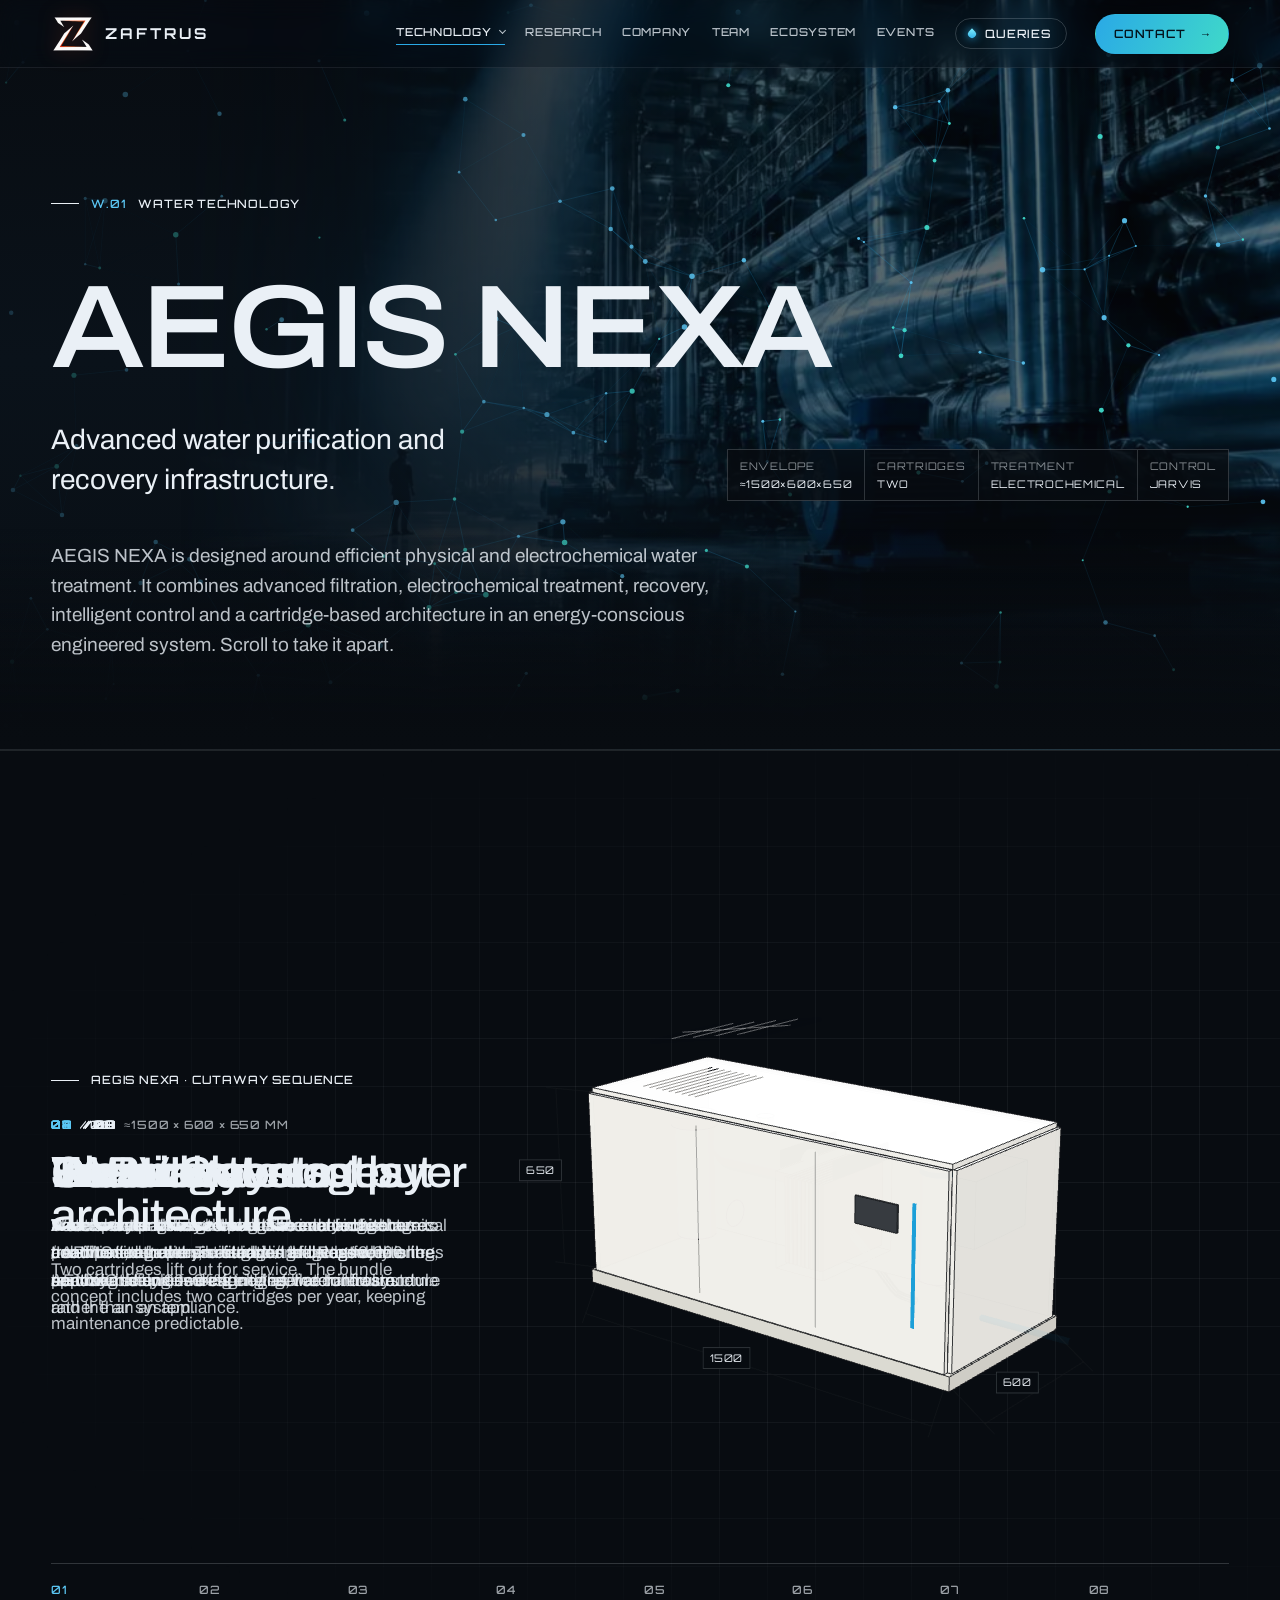
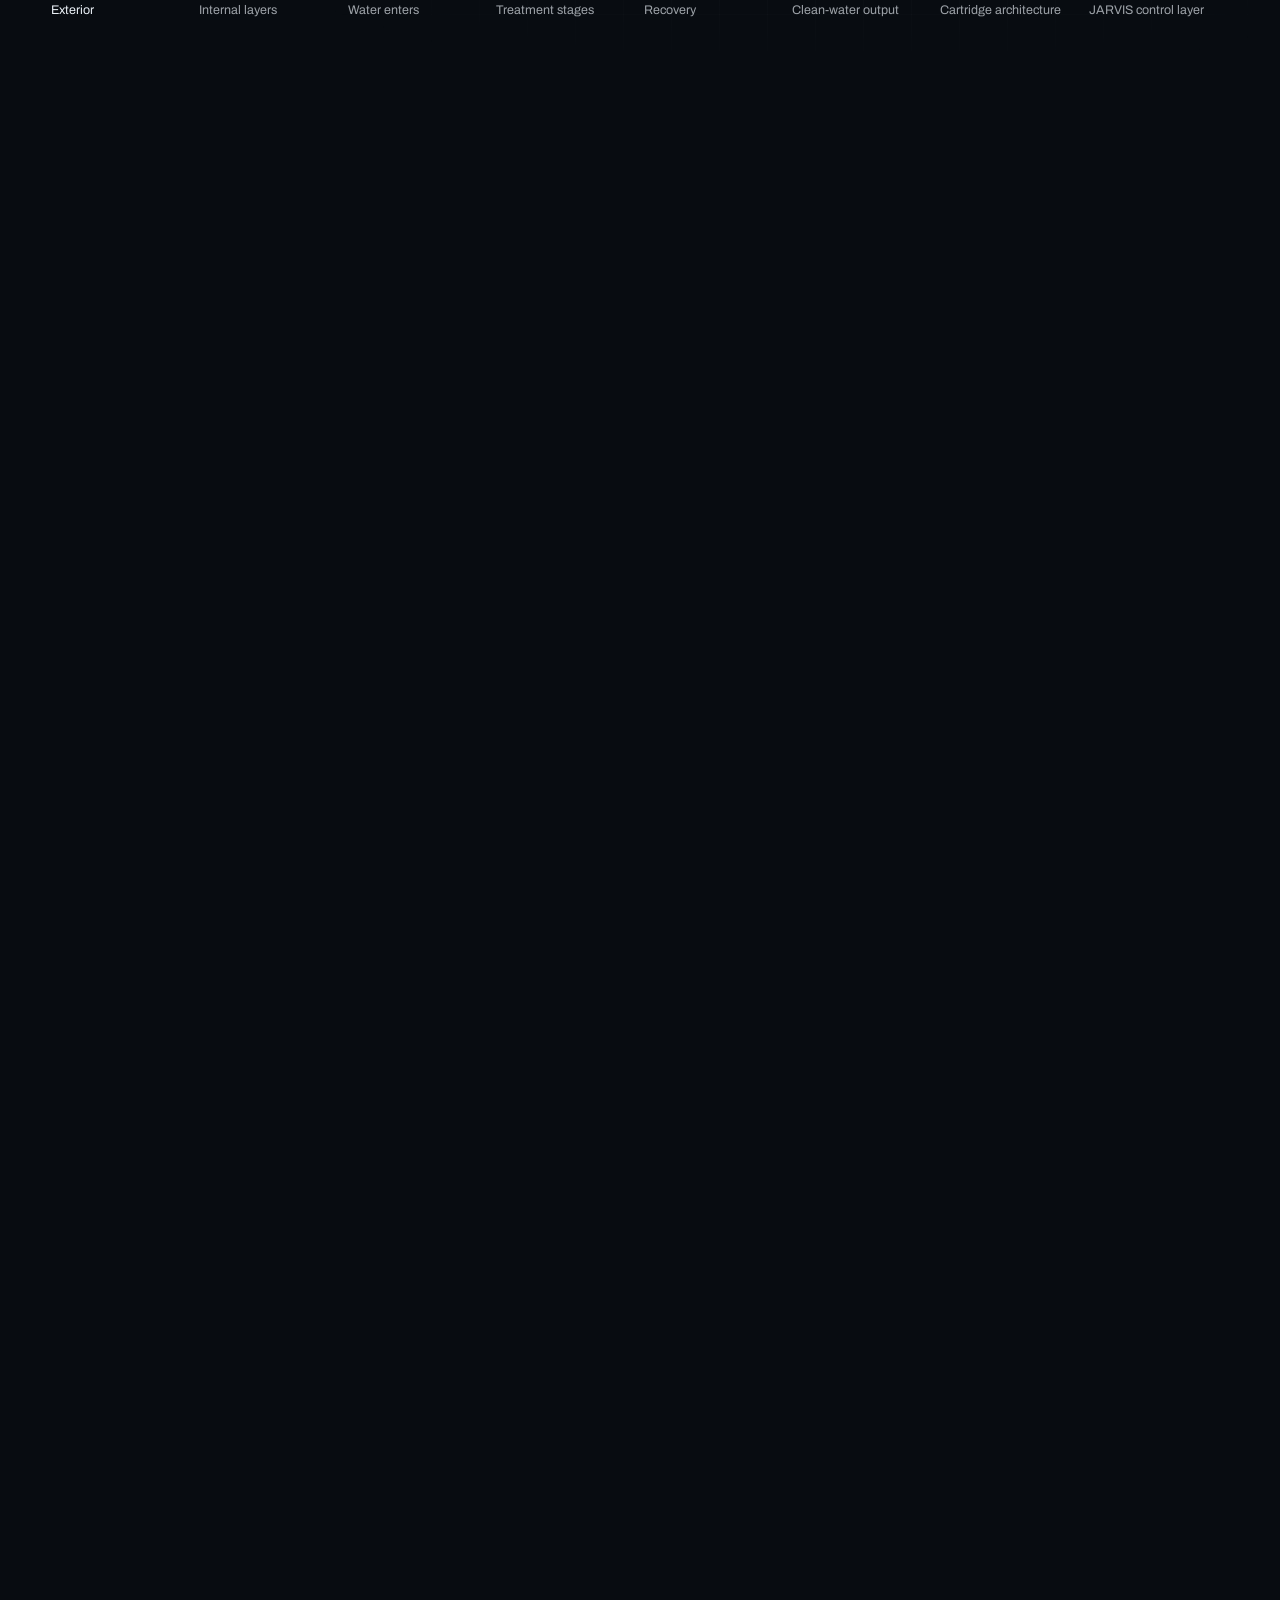
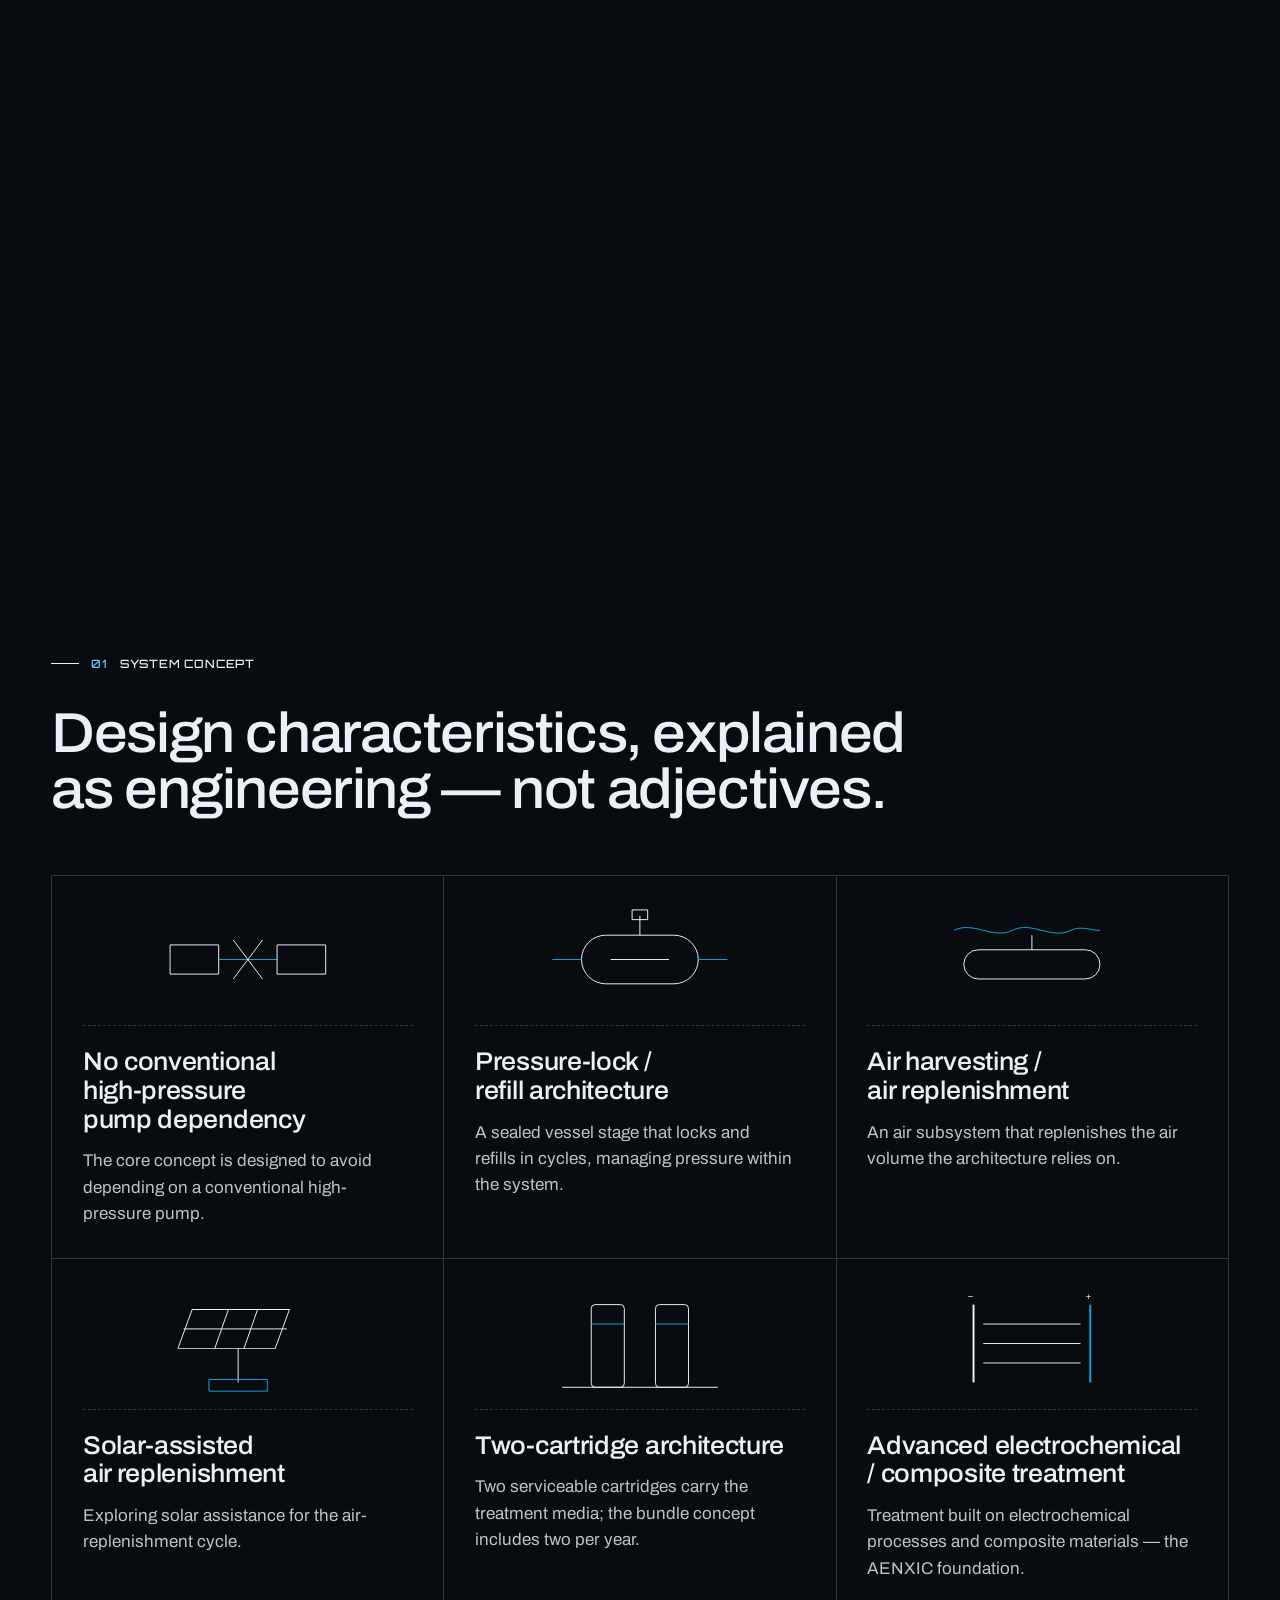
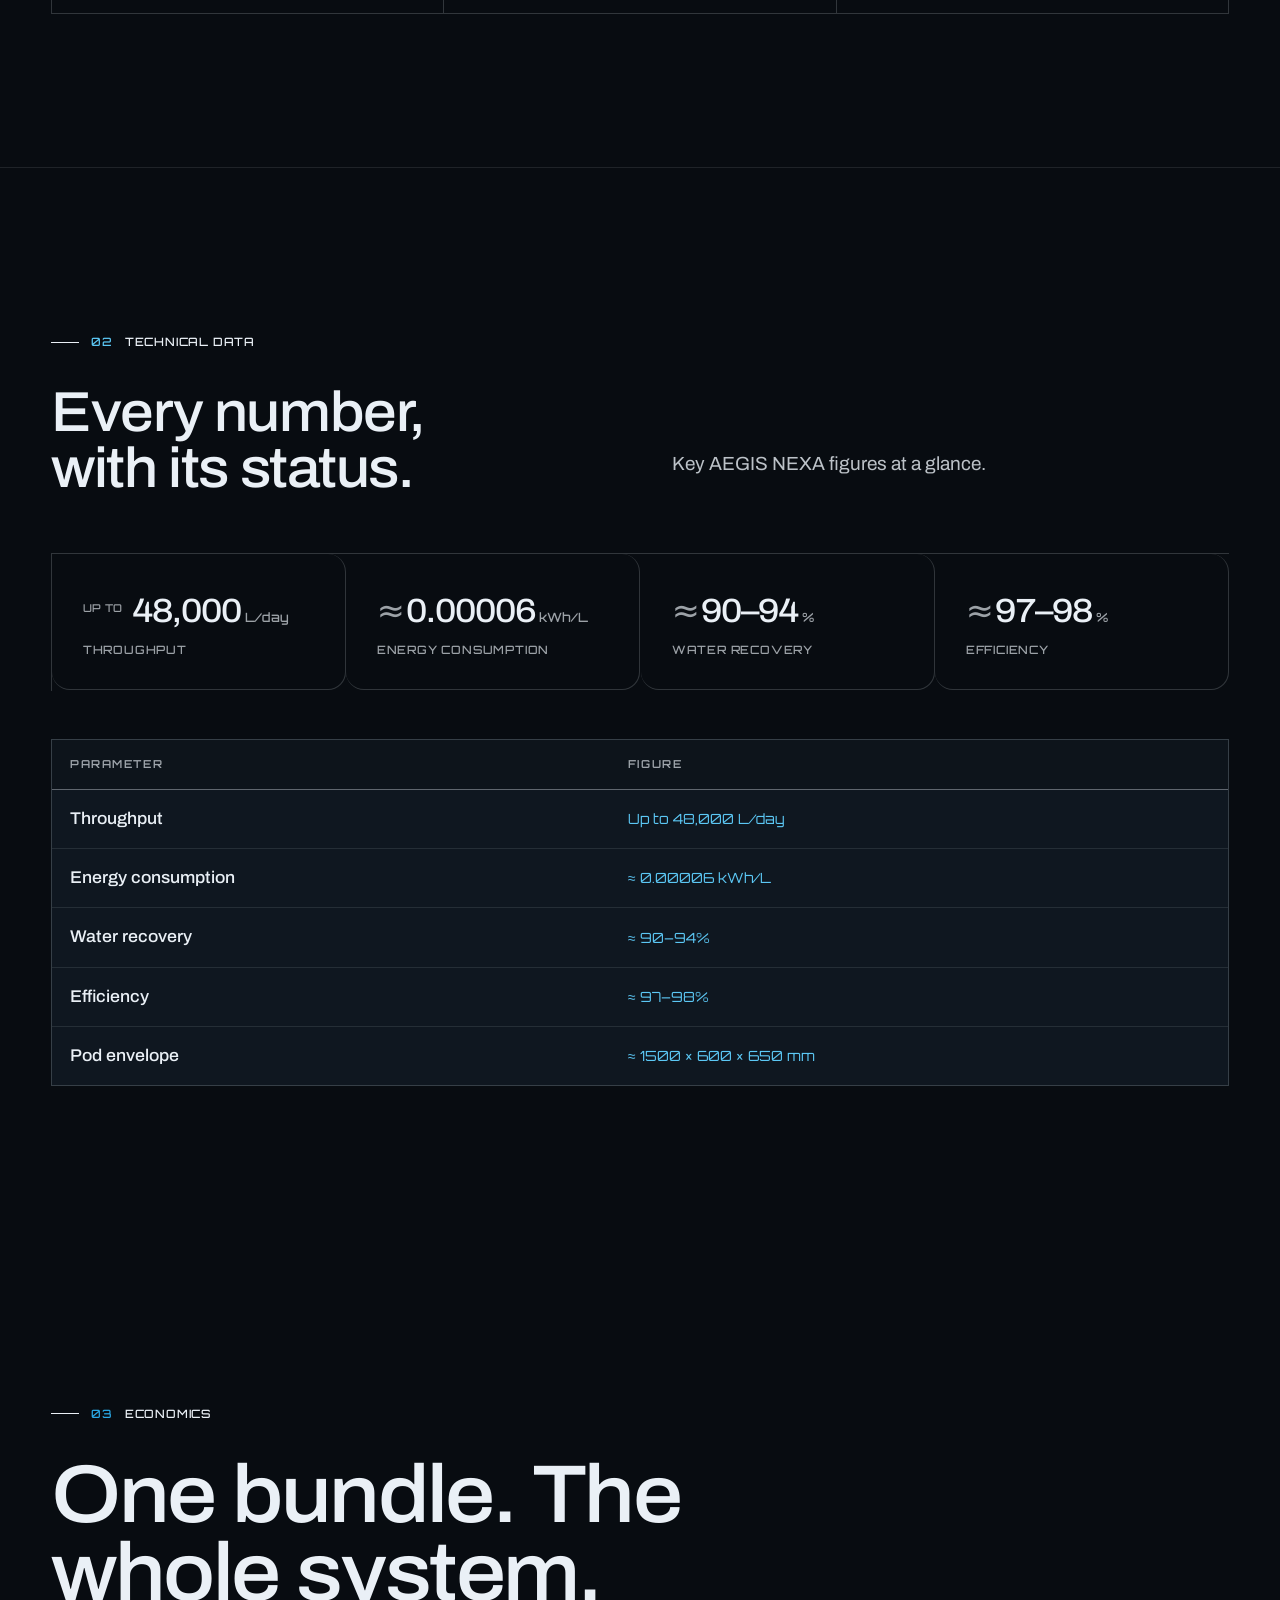
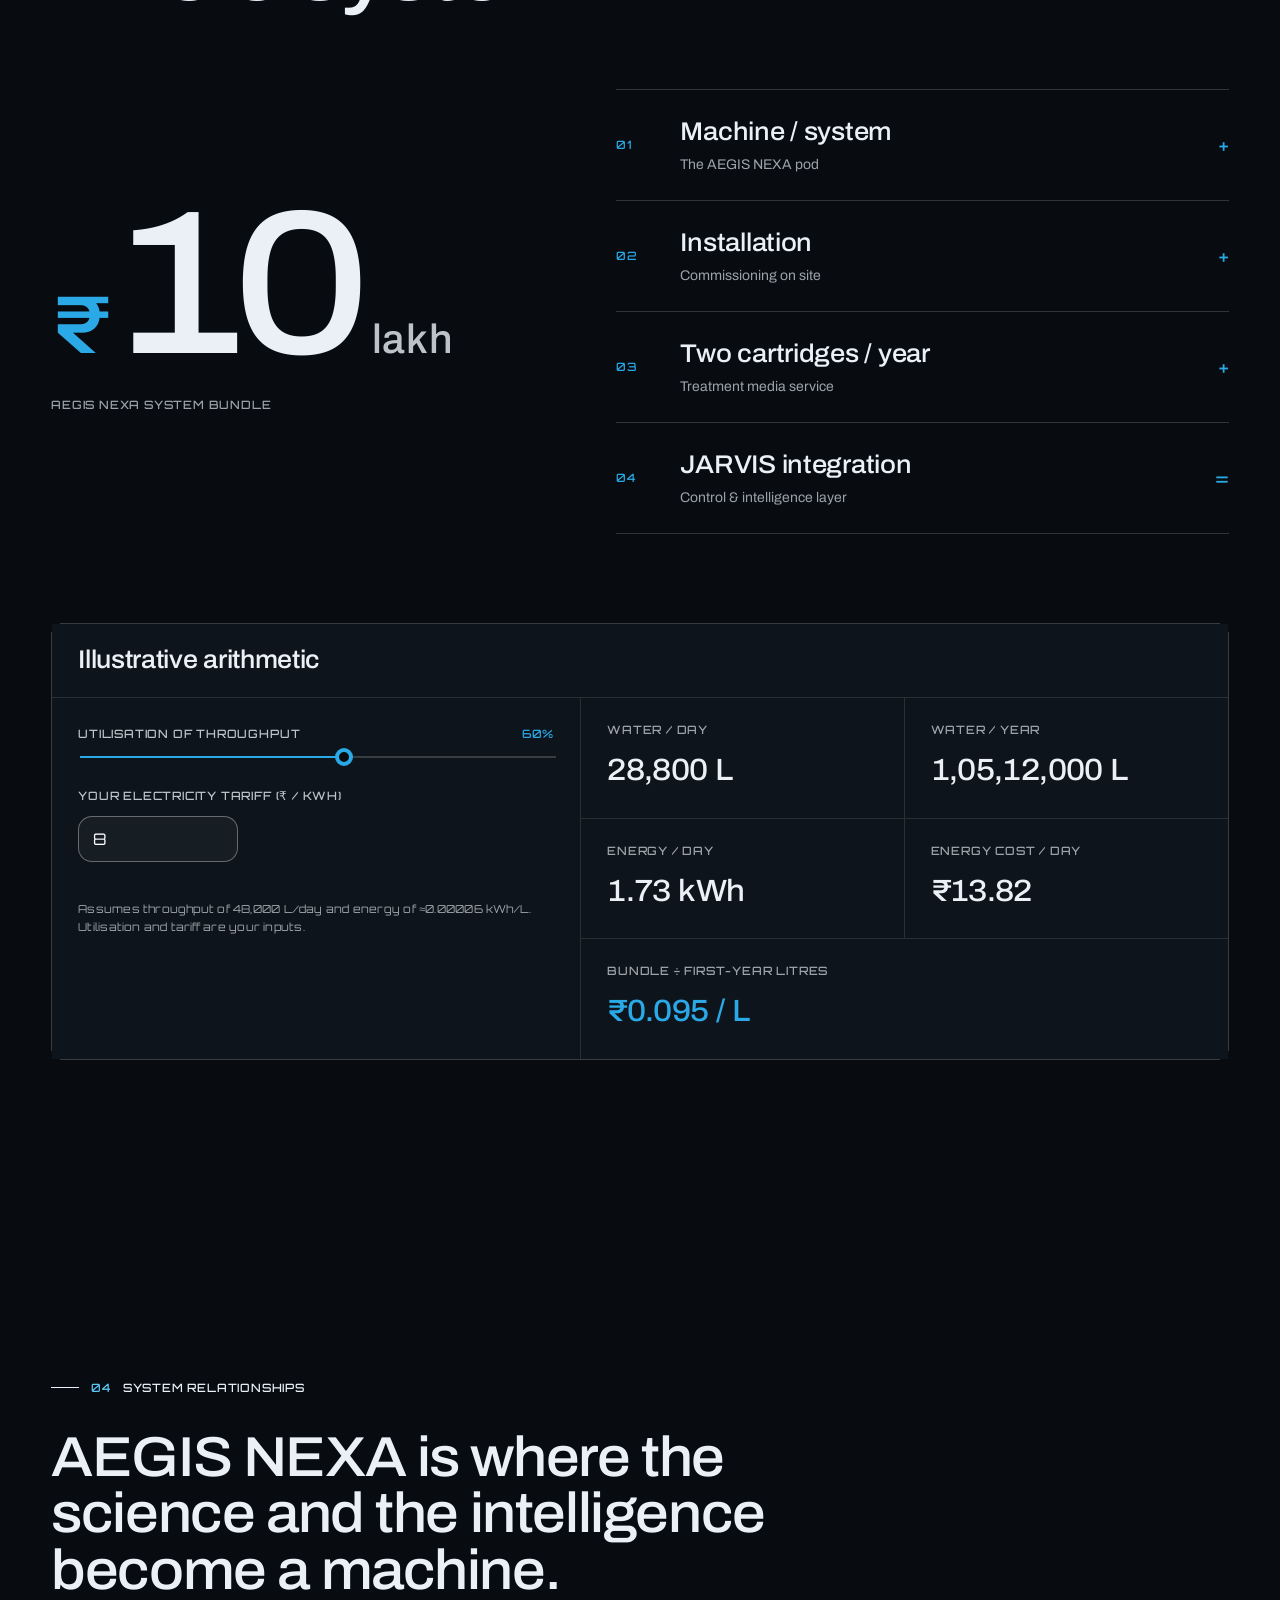
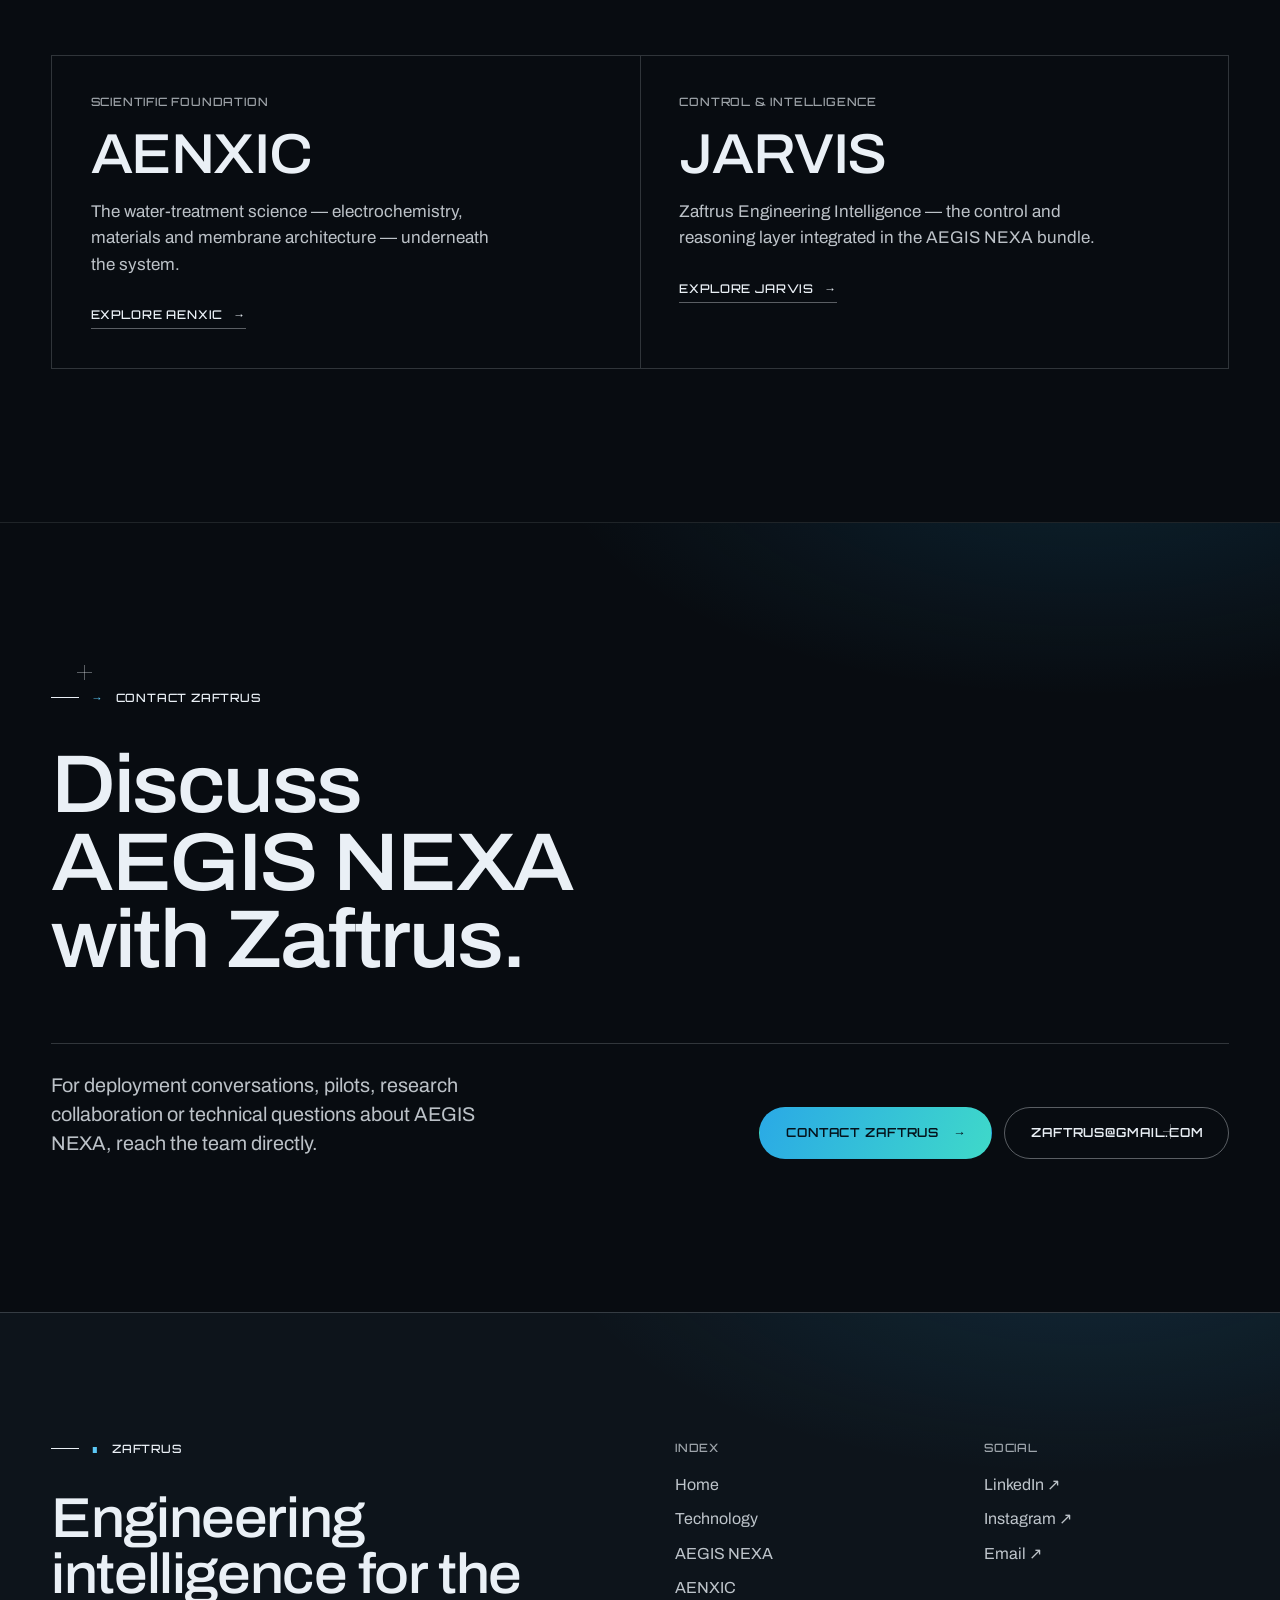
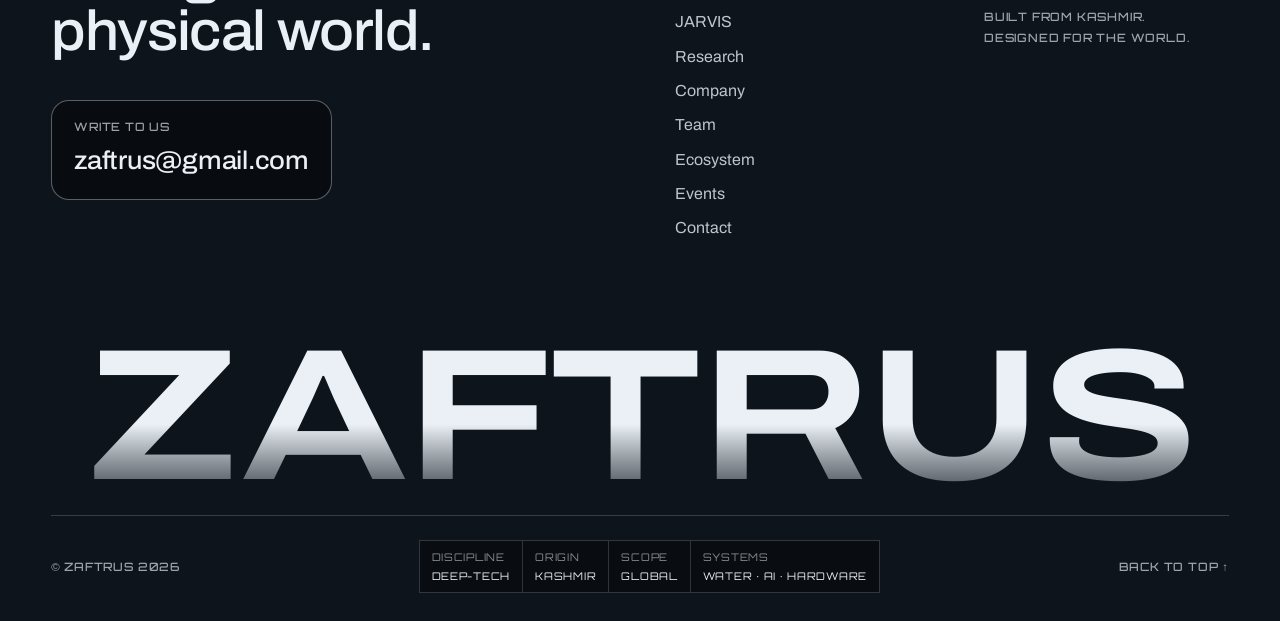
==== aegis-nexa/index.html @ 84647a93 "Initial website upload" ====
<!DOCTYPE html><html lang="en"><head><meta charset="utf-8"><meta name="viewport" content="width=device-width, initial-scale=1, viewport-fit=cover"><title>AEGIS NEXA | Advanced Water Systems | Zaftrus</title><meta name="description" content="AEGIS NEXA is Zaftrus's advanced water purification and recovery infrastructure — electrochemical treatment, two-cartridge architecture and JARVIS control. Explore the system, figures and economics."><link rel="canonical" href="https://superlative-sfogliatella-cff9fb.netlify.app/aegis-nexa/"><meta name="theme-color" content="#080c11"><meta name="color-scheme" content="dark"><link rel="icon" type="image/png" sizes="48x48" href="/favicon-48.png"><link rel="icon" type="image/png" sizes="512x512" href="/favicon.png"><link rel="apple-touch-icon" href="/apple-touch-icon.png"><link rel="sitemap" href="/sitemap-index.xml"><meta property="og:type" content="website"><meta property="og:site_name" content="Zaftrus"><meta property="og:title" content="AEGIS NEXA | Advanced Water Systems | Zaftrus"><meta property="og:description" content="AEGIS NEXA is Zaftrus's advanced water purification and recovery infrastructure — electrochemical treatment, two-cartridge architecture and JARVIS control. Explore the system, figures and economics."><meta property="og:url" content="https://superlative-sfogliatella-cff9fb.netlify.app/aegis-nexa/"><meta property="og:image" content="https://superlative-sfogliatella-cff9fb.netlify.app/og-zaftrus.png"><meta property="og:image:width" content="1200"><meta property="og:image:height" content="630"><meta property="og:locale" content="en_IN"><meta name="twitter:card" content="summary_large_image"><meta name="twitter:title" content="AEGIS NEXA | Advanced Water Systems | Zaftrus"><meta name="twitter:description" content="AEGIS NEXA is Zaftrus's advanced water purification and recovery infrastructure — electrochemical treatment, two-cartridge architecture and JARVIS control. Explore the system, figures and economics."><meta name="twitter:image" content="https://superlative-sfogliatella-cff9fb.netlify.app/og-zaftrus.png"><script>document.documentElement.classList.add('js');</script><script type="application/ld+json">[{"@context":"https://schema.org","@type":"Organization","@id":"https://superlative-sfogliatella-cff9fb.netlify.app/#organization","name":"Zaftrus","url":"https://superlative-sfogliatella-cff9fb.netlify.app/","logo":"https://superlative-sfogliatella-cff9fb.netlify.app/brand/zaftrus-logo.png","email":"zaftrus@gmail.com","slogan":"Engineering intelligence for the physical world.","description":"Zaftrus is a deep-tech engineering company originating from Kashmir, developing advanced water technology, physical engineering systems and engineering intelligence.","sameAs":["https://www.linkedin.com/company/zaftrus","https://www.instagram.com/zaftrus_"]},{"@context":"https://schema.org","@type":"BreadcrumbList","itemListElement":[{"@type":"ListItem","position":1,"name":"Home","item":"https://superlative-sfogliatella-cff9fb.netlify.app/"},{"@type":"ListItem","position":2,"name":"AEGIS NEXA","item":"https://superlative-sfogliatella-cff9fb.netlify.app/aegis-nexa/"}]},{"@context":"https://schema.org","@type":"WebPage","name":"AEGIS NEXA | Advanced Water Systems | Zaftrus","about":{"@type":"Thing","name":"AEGIS NEXA","description":"Advanced water purification and recovery infrastructure in development by Zaftrus."}}]</script><link rel="stylesheet" href="/_astro/CtaBand.C8Ip3qKf.css"><link rel="stylesheet" href="/_astro/aegis-nexa.BxJ6kIxq.css"><link rel="preconnect" href="https://fonts.googleapis.com"><link rel="preconnect" href="https://fonts.gstatic.com" crossorigin><link rel="stylesheet" href="https://fonts.googleapis.com/css2?family=Orbitron:wght@400..900&display=swap"><link rel="stylesheet" href="/_astro/zf-theme.css"><link rel="stylesheet" href="/_astro/zf-ui.css"><link rel="stylesheet" href="/_astro/zf-hero.css"><link rel="stylesheet" href="/_astro/zf-polish.v11.css"><link rel="stylesheet" href="/_astro/zf-bot.v3.css"></head><body><a class="skip-link" href="#main">Skip to content</a><header class="hdr" data-header data-astro-cid-nen7h5rs><div class="hdr__in wrap" data-astro-cid-nen7h5rs><a href="/" class="hdr__brand" aria-label="Zaftrus — home" data-astro-cid-nen7h5rs><img src="/brand/zaftrus-logo-88.png" srcset="/brand/zaftrus-logo-88.png 1x, /brand/zaftrus-logo.png 2x" width="44" height="44" alt="" class="hdr__logo" fetchpriority="high" data-astro-cid-nen7h5rs><span class="hdr__word" data-astro-cid-nen7h5rs>ZAFTRUS</span></a><nav class="hdr__nav" aria-label="Primary" data-astro-cid-nen7h5rs><ul data-astro-cid-nen7h5rs><li class="hdr__dd" data-astro-cid-nen7h5rs><a href="/technology/" data-astro-cid-nen7h5rs data-here="true">Technology<i class="hdr__caret" aria-hidden="true"></i></a><ul class="hdr__sub" aria-label="Technology"><li><a href="/aegis-nexa/" aria-current="page">AEGIS NEXA</a></li><li><a href="/jarvis/">JARVIS</a></li><li><a href="/aenxic/">AENXIC</a></li></ul></li><li data-astro-cid-nen7h5rs><a href="/research/" data-astro-cid-nen7h5rs>Research</a></li><li data-astro-cid-nen7h5rs><a href="/company/" data-astro-cid-nen7h5rs>Company</a></li><li data-astro-cid-nen7h5rs><a href="/team/" data-astro-cid-nen7h5rs>Team</a></li><li data-astro-cid-nen7h5rs><a href="/ecosystem/" data-astro-cid-nen7h5rs>Ecosystem</a></li><li data-astro-cid-nen7h5rs><a href="/events/" data-astro-cid-nen7h5rs>Events</a></li><li data-astro-cid-nen7h5rs><button type="button" class="hdr__q" data-zfq-open aria-haspopup="dialog" aria-expanded="false" data-astro-cid-nen7h5rs><i class="hdr__qdot" aria-hidden="true"></i>Queries</button></li></ul></nav><a href="/contact/" class="btn hdr__cta" data-magnetic data-astro-cid-nen7h5rs>Contact <span class="arr" aria-hidden="true" data-astro-cid-nen7h5rs>→</span></a><button type="button" class="hdr__q hdr__q--pill" data-zfq-open aria-haspopup="dialog" aria-expanded="false" data-astro-cid-nen7h5rs><i class="hdr__qdot" aria-hidden="true"></i>Queries</button><button class="hdr__toggle" type="button" aria-expanded="false" aria-controls="mobile-menu" data-menu-toggle data-astro-cid-nen7h5rs><span class="sr-only" data-astro-cid-nen7h5rs>Menu</span><span class="hdr__bars" aria-hidden="true" data-astro-cid-nen7h5rs><i data-astro-cid-nen7h5rs></i><i data-astro-cid-nen7h5rs></i></span></button></div><div class="mnav" id="mobile-menu" data-menu hidden data-astro-cid-nen7h5rs><div class="mnav__in wrap" data-astro-cid-nen7h5rs><p class="label" data-astro-cid-nen7h5rs>Index</p><ol class="mnav__list" data-astro-cid-nen7h5rs><li data-astro-cid-nen7h5rs><a href="/" data-astro-cid-nen7h5rs><span class="mono" data-astro-cid-nen7h5rs>00</span>Home</a></li><li data-astro-cid-nen7h5rs><a href="/technology/" data-astro-cid-nen7h5rs><span class="mono" data-astro-cid-nen7h5rs>01</span>Technology</a></li><li data-astro-cid-nen7h5rs><a href="/aegis-nexa/" aria-current="page" data-astro-cid-nen7h5rs><span class="mono" data-astro-cid-nen7h5rs>02</span>AEGIS NEXA</a></li><li data-astro-cid-nen7h5rs><a href="/aenxic/" data-astro-cid-nen7h5rs><span class="mono" data-astro-cid-nen7h5rs>03</span>AENXIC</a></li><li data-astro-cid-nen7h5rs><a href="/jarvis/" data-astro-cid-nen7h5rs><span class="mono" data-astro-cid-nen7h5rs>04</span>JARVIS</a></li><li data-astro-cid-nen7h5rs><a href="/research/" data-astro-cid-nen7h5rs><span class="mono" data-astro-cid-nen7h5rs>05</span>Research</a></li><li data-astro-cid-nen7h5rs><a href="/company/" data-astro-cid-nen7h5rs><span class="mono" data-astro-cid-nen7h5rs>06</span>Company</a></li><li data-astro-cid-nen7h5rs><a href="/team/" data-astro-cid-nen7h5rs><span class="mono" data-astro-cid-nen7h5rs>07</span>Team</a></li><li data-astro-cid-nen7h5rs><a href="/ecosystem/" data-astro-cid-nen7h5rs><span class="mono" data-astro-cid-nen7h5rs>08</span>Ecosystem</a></li><li data-astro-cid-nen7h5rs><a href="/events/" data-astro-cid-nen7h5rs><span class="mono" data-astro-cid-nen7h5rs>09</span>Events</a></li><li data-astro-cid-nen7h5rs><a href="/contact/" data-astro-cid-nen7h5rs><span class="mono" data-astro-cid-nen7h5rs>10</span>Contact</a></li><li data-astro-cid-nen7h5rs><button type="button" class="mnav__q" data-zfq-open data-astro-cid-nen7h5rs><span class="mono" data-astro-cid-nen7h5rs>11</span>Queries</button></li></ol><p class="label mnav__foot" data-astro-cid-nen7h5rs>Engineering intelligence for the physical world.</p></div></div></header><main id="main"><section class="page-hero bg-grid--fine zf-hero zf-hero--img" aria-labelledby="nexa-hero" data-astro-cid-bac6bcrh><div class="zfh" data-zfh="plant" data-flow="right" style="--pos:78% 60%;--zoom:1.45" aria-hidden="true"><div class="zfh__img"><div class="zfh__pan"><img src="/media/hero-plant-1680.webp" srcset="/media/hero-plant-900.webp 900w, /media/hero-plant-1680.webp 1680w" sizes="(max-width:860px) 100vw, 86vw" alt="" decoding="async" fetchpriority="low"></div><div class="zfh__tint"></div><div class="zfh__dim"></div><div class="zfh__glow"></div></div><canvas class="zfh__fx"></canvas></div><div class="wrap" data-astro-cid-bac6bcrh><div class="page-hero__meta" data-reveal data-astro-cid-bac6bcrh><p class="eyebrow" data-astro-cid-bac6bcrh><span class="idx" data-astro-cid-bac6bcrh>W.01</span> Water technology</p></div><h1 id="nexa-hero" class="display" data-reveal="lines" data-astro-cid-bac6bcrh><span class="split-line" data-astro-cid-bac6bcrh><span data-astro-cid-bac6bcrh>AEGIS NEXA</span></span></h1><div class="nh__row" data-astro-cid-bac6bcrh><p class="lede" data-reveal style="--d:2" data-astro-cid-bac6bcrh>Advanced water purification and recovery infrastructure.</p><div class="title-block" data-reveal style="--d:3" data-astro-cid-bac6bcrh><div data-astro-cid-bac6bcrh><span data-astro-cid-bac6bcrh>Envelope</span>≈1500×600×650</div><div data-astro-cid-bac6bcrh><span data-astro-cid-bac6bcrh>Cartridges</span>Two</div><div data-astro-cid-bac6bcrh><span data-astro-cid-bac6bcrh>Treatment</span>Electrochemical</div><div data-astro-cid-bac6bcrh><span data-astro-cid-bac6bcrh>Control</span>JARVIS</div></div></div><p class="body-lg nh__intro" data-reveal style="--d:4" data-astro-cid-bac6bcrh>AEGIS NEXA is designed around efficient physical and electrochemical water treatment. It combines advanced filtration, electrochemical treatment, recovery, intelligent control and a cartridge-based architecture in an energy-conscious engineered system. Scroll to take it apart.</p></div></section><section class="pin story" data-pin data-steps="8" style="height: 860vh" aria-labelledby="cutaway-title" data-astro-cid-ixpjekpb><div class="pin__sticky story__sticky" data-astro-cid-ixpjekpb><div class="story__bg bg-grid" aria-hidden="true" data-astro-cid-ixpjekpb></div><div class="story__stage" data-astro-cid-ixpjekpb><div class="stage" data-scene="nexa" role="img" aria-label="AEGIS NEXA cutaway sequence: exterior, internal layers, water inlet, treatment stages, recovery, output, cartridges and JARVIS control layer."><div class="stage-fallback" aria-hidden="true"></div></div></div><div class="wrap story__ui" data-astro-cid-ixpjekpb><div class="story__panel" data-astro-cid-ixpjekpb><h2 id="cutaway-title" class="label label--ink story__heading" data-astro-cid-ixpjekpb>AEGIS NEXA · Cutaway sequence</h2><div class="story__steps" data-astro-cid-ixpjekpb><article class="story__step" data-step-index="0" aria-label="Stage 1 of 8: Exterior" data-astro-cid-ixpjekpb><p class="story__num mono" data-astro-cid-ixpjekpb><span class="accent" data-astro-cid-ixpjekpb>01</span> / 08<span class="story__meta" data-astro-cid-ixpjekpb>≈1500 × 600 × 650 mm</span></p><h3 class="h2 story__title" data-astro-cid-ixpjekpb>Exterior</h3><p class="story__text" data-astro-cid-ixpjekpb>A compact engineered pod. The enclosure houses treatment, recovery, cartridges and control in one serviceable unit — designed as water infrastructure rather than an appliance.</p></article><article class="story__step" data-step-index="1" aria-label="Stage 2 of 8: Internal layers" data-astro-cid-ixpjekpb><p class="story__num mono" data-astro-cid-ixpjekpb><span class="accent" data-astro-cid-ixpjekpb>02</span> / 08</p><h3 class="h2 story__title" data-astro-cid-ixpjekpb>Internal layers</h3><p class="story__text" data-astro-cid-ixpjekpb>Panels separate to reveal the internal architecture: pre-filtration, a pressure-lock / refill vessel, the treatment stack, two cartridges, the control module and the air system.</p></article><article class="story__step" data-step-index="2" aria-label="Stage 3 of 8: Water enters" data-astro-cid-ixpjekpb><p class="story__num mono" data-astro-cid-ixpjekpb><span class="accent" data-astro-cid-ixpjekpb>03</span> / 08</p><h3 class="h2 story__title" data-astro-cid-ixpjekpb>Water enters</h3><p class="story__text" data-astro-cid-ixpjekpb>Source water enters through the inlet and is conditioned in the pre-filtration stage before reaching the pressure-lock / refill architecture.</p></article><article class="story__step" data-step-index="3" aria-label="Stage 4 of 8: Treatment stages" data-astro-cid-ixpjekpb><p class="story__num mono" data-astro-cid-ixpjekpb><span class="accent" data-astro-cid-ixpjekpb>04</span> / 08</p><h3 class="h2 story__title" data-astro-cid-ixpjekpb>Treatment stages</h3><p class="story__text" data-astro-cid-ixpjekpb>Water moves through the advanced electrochemical / composite treatment stack — the stage where the AENXIC science meets engineered hardware.</p></article><article class="story__step" data-step-index="4" aria-label="Stage 5 of 8: Recovery" data-astro-cid-ixpjekpb><p class="story__num mono" data-astro-cid-ixpjekpb><span class="accent" data-astro-cid-ixpjekpb>05</span> / 08</p><h3 class="h2 story__title" data-astro-cid-ixpjekpb>Recovery</h3><p class="story__text" data-astro-cid-ixpjekpb>A recovery pathway returns a stream for further treatment rather than discarding it. Recovery is approximately 90–94%.</p></article><article class="story__step" data-step-index="5" aria-label="Stage 6 of 8: Clean-water output" data-astro-cid-ixpjekpb><p class="story__num mono" data-astro-cid-ixpjekpb><span class="accent" data-astro-cid-ixpjekpb>06</span> / 08</p><h3 class="h2 story__title" data-astro-cid-ixpjekpb>Clean-water output</h3><p class="story__text" data-astro-cid-ixpjekpb>Treated water passes through the cartridge stage to a dedicated outlet. Throughput is up to 48,000 litres per day.</p></article><article class="story__step" data-step-index="6" aria-label="Stage 7 of 8: Cartridge architecture" data-astro-cid-ixpjekpb><p class="story__num mono" data-astro-cid-ixpjekpb><span class="accent" data-astro-cid-ixpjekpb>07</span> / 08</p><h3 class="h2 story__title" data-astro-cid-ixpjekpb>Cartridge architecture</h3><p class="story__text" data-astro-cid-ixpjekpb>Two cartridges lift out for service. The bundle concept includes two cartridges per year, keeping maintenance predictable.</p></article><article class="story__step" data-step-index="7" aria-label="Stage 8 of 8: JARVIS control layer" data-astro-cid-ixpjekpb><p class="story__num mono" data-astro-cid-ixpjekpb><span class="accent" data-astro-cid-ixpjekpb>08</span> / 08</p><h3 class="h2 story__title" data-astro-cid-ixpjekpb>JARVIS control layer</h3><p class="story__text" data-astro-cid-ixpjekpb>The control module connects to every stage. JARVIS integration is intended to bring monitoring, control and engineering intelligence to the system.</p></article></div></div><nav class="story__nav" aria-label="Stages" data-astro-cid-ixpjekpb><div class="story__progress" aria-hidden="true" data-astro-cid-ixpjekpb><i data-astro-cid-ixpjekpb></i></div><ol data-astro-cid-ixpjekpb><li data-step-index="0" data-astro-cid-ixpjekpb><button type="button" data-step-jump="0" data-astro-cid-ixpjekpb><span class="mono" data-astro-cid-ixpjekpb>01</span><span class="story__navlabel" data-astro-cid-ixpjekpb>Exterior</span></button></li><li data-step-index="1" data-astro-cid-ixpjekpb><button type="button" data-step-jump="1" data-astro-cid-ixpjekpb><span class="mono" data-astro-cid-ixpjekpb>02</span><span class="story__navlabel" data-astro-cid-ixpjekpb>Internal layers</span></button></li><li data-step-index="2" data-astro-cid-ixpjekpb><button type="button" data-step-jump="2" data-astro-cid-ixpjekpb><span class="mono" data-astro-cid-ixpjekpb>03</span><span class="story__navlabel" data-astro-cid-ixpjekpb>Water enters</span></button></li><li data-step-index="3" data-astro-cid-ixpjekpb><button type="button" data-step-jump="3" data-astro-cid-ixpjekpb><span class="mono" data-astro-cid-ixpjekpb>04</span><span class="story__navlabel" data-astro-cid-ixpjekpb>Treatment stages</span></button></li><li data-step-index="4" data-astro-cid-ixpjekpb><button type="button" data-step-jump="4" data-astro-cid-ixpjekpb><span class="mono" data-astro-cid-ixpjekpb>05</span><span class="story__navlabel" data-astro-cid-ixpjekpb>Recovery</span></button></li><li data-step-index="5" data-astro-cid-ixpjekpb><button type="button" data-step-jump="5" data-astro-cid-ixpjekpb><span class="mono" data-astro-cid-ixpjekpb>06</span><span class="story__navlabel" data-astro-cid-ixpjekpb>Clean-water output</span></button></li><li data-step-index="6" data-astro-cid-ixpjekpb><button type="button" data-step-jump="6" data-astro-cid-ixpjekpb><span class="mono" data-astro-cid-ixpjekpb>07</span><span class="story__navlabel" data-astro-cid-ixpjekpb>Cartridge architecture</span></button></li><li data-step-index="7" data-astro-cid-ixpjekpb><button type="button" data-step-jump="7" data-astro-cid-ixpjekpb><span class="mono" data-astro-cid-ixpjekpb>08</span><span class="story__navlabel" data-astro-cid-ixpjekpb>JARVIS control layer</span></button></li></ol></nav></div></div></section><section class="section concept" aria-labelledby="concept-title" data-astro-cid-bac6bcrh><div class="wrap" data-astro-cid-bac6bcrh><div class="concept__head" data-astro-cid-bac6bcrh><p class="eyebrow" data-reveal data-astro-cid-bac6bcrh><span class="idx" data-astro-cid-bac6bcrh>01</span> System concept</p><h2 id="concept-title" class="h2" data-reveal style="--d:1" data-astro-cid-bac6bcrh>Design characteristics, explained as engineering — not adjectives.</h2></div><div class="concept__grid cells" data-astro-cid-bac6bcrh><article data-reveal style="--d:0" data-astro-cid-bac6bcrh><svg class="concept__svg" viewBox="0 0 200 110" fill="none" stroke="currentColor" stroke-width="1" aria-hidden="true" data-draw data-astro-cid-bac6bcrh><rect x="20" y="40" width="50" height="30" data-astro-cid-bac6bcrh></rect><line x1="70" y1="55" x2="130" y2="55" stroke="#1c9fd8" data-astro-cid-bac6bcrh></line><rect x="130" y="40" width="50" height="30" data-astro-cid-bac6bcrh></rect><line x1="85" y1="35" x2="115" y2="75" stroke-dasharray="3 3" data-astro-cid-bac6bcrh></line><line x1="115" y1="35" x2="85" y2="75" stroke-dasharray="3 3" data-astro-cid-bac6bcrh></line></svg><h3 class="h3" data-astro-cid-bac6bcrh>No conventional high-pressure pump dependency</h3><p data-astro-cid-bac6bcrh>The core concept is designed to avoid depending on a conventional high-pressure pump.</p></article><article data-reveal style="--d:1" data-astro-cid-bac6bcrh><svg class="concept__svg" viewBox="0 0 200 110" fill="none" stroke="currentColor" stroke-width="1" aria-hidden="true" data-draw data-astro-cid-bac6bcrh><rect x="40" y="30" width="120" height="50" rx="25" data-astro-cid-bac6bcrh></rect><line x1="100" y1="10" x2="100" y2="30" data-astro-cid-bac6bcrh></line><rect x="92" y="4" width="16" height="10" data-astro-cid-bac6bcrh></rect><line x1="10" y1="55" x2="40" y2="55" stroke="#1c9fd8" data-astro-cid-bac6bcrh></line><line x1="160" y1="55" x2="190" y2="55" stroke="#1c9fd8" data-astro-cid-bac6bcrh></line><path d="M70 55h60" stroke-dasharray="4 4" data-astro-cid-bac6bcrh></path></svg><h3 class="h3" data-astro-cid-bac6bcrh>Pressure-lock / refill architecture</h3><p data-astro-cid-bac6bcrh>A sealed vessel stage that locks and refills in cycles, managing pressure within the system.</p></article><article data-reveal style="--d:2" data-astro-cid-bac6bcrh><svg class="concept__svg" viewBox="0 0 200 110" fill="none" stroke="currentColor" stroke-width="1" aria-hidden="true" data-draw data-astro-cid-bac6bcrh><rect x="30" y="45" width="140" height="30" rx="15" data-astro-cid-bac6bcrh></rect><path d="M20 25c20-10 40 10 60 0M80 25c20-10 40 10 60 0M140 25c10-5 20 0 30 0" stroke="#1c9fd8" data-astro-cid-bac6bcrh></path><line x1="100" y1="30" x2="100" y2="45" data-astro-cid-bac6bcrh></line></svg><h3 class="h3" data-astro-cid-bac6bcrh>Air harvesting / air replenishment</h3><p data-astro-cid-bac6bcrh>An air subsystem that replenishes the air volume the architecture relies on.</p></article><article data-reveal style="--d:0" data-astro-cid-bac6bcrh><svg class="concept__svg" viewBox="0 0 200 110" fill="none" stroke="currentColor" stroke-width="1" aria-hidden="true" data-draw data-astro-cid-bac6bcrh><rect x="50" y="20" width="100" height="40" transform="skewX(-20)" data-astro-cid-bac6bcrh></rect><line x1="80" y1="20" x2="66" y2="60" data-astro-cid-bac6bcrh></line><line x1="110" y1="20" x2="96" y2="60" data-astro-cid-bac6bcrh></line><line x1="34" y1="40" x2="140" y2="40" data-astro-cid-bac6bcrh></line><line x1="90" y1="60" x2="90" y2="95" stroke-dasharray="3 3" data-astro-cid-bac6bcrh></line><rect x="60" y="92" width="60" height="12" stroke="#1c9fd8" data-astro-cid-bac6bcrh></rect></svg><h3 class="h3" data-astro-cid-bac6bcrh>Solar-assisted air replenishment</h3><p data-astro-cid-bac6bcrh>Exploring solar assistance for the air-replenishment cycle.</p></article><article data-reveal style="--d:1" data-astro-cid-bac6bcrh><svg class="concept__svg" viewBox="0 0 200 110" fill="none" stroke="currentColor" stroke-width="1" aria-hidden="true" data-draw data-astro-cid-bac6bcrh><rect x="50" y="15" width="34" height="85" rx="4" data-astro-cid-bac6bcrh></rect><rect x="116" y="15" width="34" height="85" rx="4" data-astro-cid-bac6bcrh></rect><line x1="50" y1="35" x2="84" y2="35" stroke="#1c9fd8" data-astro-cid-bac6bcrh></line><line x1="116" y1="35" x2="150" y2="35" stroke="#1c9fd8" data-astro-cid-bac6bcrh></line><line x1="20" y1="100" x2="180" y2="100" data-astro-cid-bac6bcrh></line></svg><h3 class="h3" data-astro-cid-bac6bcrh>Two-cartridge architecture</h3><p data-astro-cid-bac6bcrh>Two serviceable cartridges carry the treatment media; the bundle concept includes two per year.</p></article><article data-reveal style="--d:2" data-astro-cid-bac6bcrh><svg class="concept__svg" viewBox="0 0 200 110" fill="none" stroke="currentColor" stroke-width="1" aria-hidden="true" data-draw data-astro-cid-bac6bcrh><line x1="40" y1="15" x2="40" y2="95" stroke-width="2" data-astro-cid-bac6bcrh></line><line x1="160" y1="15" x2="160" y2="95" stroke-width="2" stroke="#1c9fd8" data-astro-cid-bac6bcrh></line><path d="M50 35h100M50 55h100M50 75h100" stroke-dasharray="2 5" data-astro-cid-bac6bcrh></path><text x="34" y="10" font-size="10" fill="currentColor" stroke="none" font-family="monospace" data-astro-cid-bac6bcrh>−</text><text x="155" y="10" font-size="10" fill="currentColor" stroke="none" font-family="monospace" data-astro-cid-bac6bcrh>+</text></svg><h3 class="h3" data-astro-cid-bac6bcrh>Advanced electrochemical / composite treatment</h3><p data-astro-cid-bac6bcrh>Treatment built on electrochemical processes and composite materials — the AENXIC foundation.</p></article></div></div></section><section class="section section--rule data" aria-labelledby="data-title" data-astro-cid-bac6bcrh><div class="wrap" data-astro-cid-bac6bcrh><div class="data__head" data-astro-cid-bac6bcrh><div data-astro-cid-bac6bcrh><p class="eyebrow" data-reveal data-astro-cid-bac6bcrh><span class="idx" data-astro-cid-bac6bcrh>02</span> Technical data</p><h2 id="data-title" class="h2" data-reveal style="--d:1" data-astro-cid-bac6bcrh>Every number, with its status.</h2></div><p class="body-lg" data-reveal style="--d:2" data-astro-cid-bac6bcrh>Key AEGIS NEXA figures at a glance.</p></div><div class="nm cells" data-astro-cid-i2oruviy><div data-reveal data-astro-cid-i2oruviy><p class="metric__value" data-astro-cid-i2oruviy><span data-astro-cid-i2oruviy>up to </span><span data-count="48000" data-astro-cid-i2oruviy>48,000</span><span class="metric__unit" data-astro-cid-i2oruviy>L/day</span></p><p class="label" data-astro-cid-i2oruviy>Throughput</p></div><div data-reveal style="--d:1" data-astro-cid-i2oruviy><p class="metric__value" data-astro-cid-i2oruviy><span class="tilde" data-astro-cid-i2oruviy>≈</span><span data-count="0.00006" data-decimals="5" data-astro-cid-i2oruviy>0.00006</span><span class="metric__unit" data-astro-cid-i2oruviy>kWh/L</span></p><p class="label" data-astro-cid-i2oruviy>Energy consumption</p></div><div data-reveal style="--d:2" data-astro-cid-i2oruviy><p class="metric__value" data-astro-cid-i2oruviy><span class="tilde" data-astro-cid-i2oruviy>≈</span>90–94<span class="metric__unit" data-astro-cid-i2oruviy>%</span></p><p class="label" data-astro-cid-i2oruviy>Water recovery</p></div><div data-reveal style="--d:3" data-astro-cid-i2oruviy><p class="metric__value" data-astro-cid-i2oruviy><span class="tilde" data-astro-cid-i2oruviy>≈</span>97–98<span class="metric__unit" data-astro-cid-i2oruviy>%</span></p><p class="label" data-astro-cid-i2oruviy>Efficiency</p></div></div><div class="matrix" data-reveal data-astro-cid-bac6bcrh><table data-astro-cid-bac6bcrh><caption class="sr-only">AEGIS NEXA key figures</caption><thead><tr><th scope="col">Parameter</th><th scope="col">Figure</th></tr></thead><tbody data-astro-cid-bac6bcrh><tr data-astro-cid-bac6bcrh><th scope="row" data-astro-cid-bac6bcrh>Throughput</th><td class="matrix__val" data-astro-cid-bac6bcrh>Up to 48,000 L/day</td></tr><tr data-astro-cid-bac6bcrh><th scope="row" data-astro-cid-bac6bcrh>Energy consumption</th><td class="matrix__val" data-astro-cid-bac6bcrh>≈ 0.00006 kWh/L</td></tr><tr data-astro-cid-bac6bcrh><th scope="row" data-astro-cid-bac6bcrh>Water recovery</th><td class="matrix__val" data-astro-cid-bac6bcrh>≈ 90–94%</td></tr><tr data-astro-cid-bac6bcrh><th scope="row" data-astro-cid-bac6bcrh>Efficiency</th><td class="matrix__val" data-astro-cid-bac6bcrh>≈ 97–98%</td></tr><tr data-astro-cid-bac6bcrh><th scope="row" data-astro-cid-bac6bcrh>Pod envelope</th><td class="matrix__val" data-astro-cid-bac6bcrh>≈ 1500 × 600 × 650 mm</td></tr></tbody></table></div></div></section><section class="section night econ bg-grid" aria-labelledby="econ-title" data-astro-cid-bac6bcrh><div class="wrap" data-astro-cid-bac6bcrh><div class="econ__head" data-astro-cid-bac6bcrh><p class="eyebrow" data-reveal data-astro-cid-bac6bcrh><span class="idx" data-astro-cid-bac6bcrh>03</span> Economics</p><h2 id="econ-title" class="h1" data-reveal style="--d:1" data-astro-cid-bac6bcrh>One bundle. The whole system.</h2></div><div class="econ__grid" data-astro-cid-bac6bcrh><div class="econ__price" data-reveal data-astro-cid-bac6bcrh><p class="econ__num" data-astro-cid-bac6bcrh><span class="econ__cur" data-astro-cid-bac6bcrh>₹</span><span data-count="10" data-astro-cid-bac6bcrh>10</span><span class="econ__lakh" data-astro-cid-bac6bcrh>lakh</span></p><p class="label" data-astro-cid-bac6bcrh>AEGIS NEXA system bundle</p></div><ol class="econ__bundle" data-astro-cid-bac6bcrh><li data-reveal style="--d:0" data-astro-cid-bac6bcrh><span class="mono accent" data-astro-cid-bac6bcrh>01</span><div data-astro-cid-bac6bcrh><strong data-astro-cid-bac6bcrh>Machine / system</strong><span data-astro-cid-bac6bcrh>The AEGIS NEXA pod</span></div><span class="econ__plus" aria-hidden="true" data-astro-cid-bac6bcrh>+</span></li><li data-reveal style="--d:1" data-astro-cid-bac6bcrh><span class="mono accent" data-astro-cid-bac6bcrh>02</span><div data-astro-cid-bac6bcrh><strong data-astro-cid-bac6bcrh>Installation</strong><span data-astro-cid-bac6bcrh>Commissioning on site</span></div><span class="econ__plus" aria-hidden="true" data-astro-cid-bac6bcrh>+</span></li><li data-reveal style="--d:2" data-astro-cid-bac6bcrh><span class="mono accent" data-astro-cid-bac6bcrh>03</span><div data-astro-cid-bac6bcrh><strong data-astro-cid-bac6bcrh>Two cartridges / year</strong><span data-astro-cid-bac6bcrh>Treatment media service</span></div><span class="econ__plus" aria-hidden="true" data-astro-cid-bac6bcrh>+</span></li><li data-reveal style="--d:3" data-astro-cid-bac6bcrh><span class="mono accent" data-astro-cid-bac6bcrh>04</span><div data-astro-cid-bac6bcrh><strong data-astro-cid-bac6bcrh>JARVIS integration</strong><span data-astro-cid-bac6bcrh>Control &amp; intelligence layer</span></div><span class="econ__plus" aria-hidden="true" data-astro-cid-bac6bcrh>=</span></li></ol></div><div class="calc frame" data-reveal id="calc" data-astro-cid-bac6bcrh><i class="corner c-tl" data-astro-cid-bac6bcrh></i><i class="corner c-tr" data-astro-cid-bac6bcrh></i><i class="corner c-bl" data-astro-cid-bac6bcrh></i><i class="corner c-br" data-astro-cid-bac6bcrh></i><div class="calc__head" data-astro-cid-bac6bcrh><h3 class="h3" data-astro-cid-bac6bcrh>Illustrative arithmetic</h3></div><div class="calc__body" data-astro-cid-bac6bcrh><div class="calc__inputs" data-astro-cid-bac6bcrh><label class="calc__field" data-astro-cid-bac6bcrh><span class="label" data-astro-cid-bac6bcrh>Utilisation of throughput <output id="u-out" data-astro-cid-bac6bcrh>60%</output></span><input type="range" id="u" min="10" max="100" step="5" value="60" data-astro-cid-bac6bcrh></label><label class="calc__field" data-astro-cid-bac6bcrh><span class="label" data-astro-cid-bac6bcrh>Your electricity tariff (₹ / kWh)</span><input type="number" id="tariff" min="0" max="100" step="0.5" value="8" inputmode="decimal" data-astro-cid-bac6bcrh></label><p class="note" data-astro-cid-bac6bcrh>Assumes throughput of 48,000 L/day and energy of ≈0.00006 kWh/L. Utilisation and tariff are your inputs.</p></div><dl class="calc__out" data-astro-cid-bac6bcrh><div data-astro-cid-bac6bcrh><dt class="label" data-astro-cid-bac6bcrh>Water / day</dt><dd data-astro-cid-bac6bcrh><span id="o-day" data-astro-cid-bac6bcrh>28,800</span> L</dd></div><div data-astro-cid-bac6bcrh><dt class="label" data-astro-cid-bac6bcrh>Water / year</dt><dd data-astro-cid-bac6bcrh><span id="o-year" data-astro-cid-bac6bcrh>1,05,12,000</span> L</dd></div><div data-astro-cid-bac6bcrh><dt class="label" data-astro-cid-bac6bcrh>Energy / day</dt><dd data-astro-cid-bac6bcrh><span id="o-kwh" data-astro-cid-bac6bcrh>1.73</span> kWh</dd></div><div data-astro-cid-bac6bcrh><dt class="label" data-astro-cid-bac6bcrh>Energy cost / day</dt><dd data-astro-cid-bac6bcrh>₹<span id="o-cost" data-astro-cid-bac6bcrh>13.82</span></dd></div><div class="calc__wide" data-astro-cid-bac6bcrh><dt class="label" data-astro-cid-bac6bcrh>Bundle ÷ first-year litres</dt><dd data-astro-cid-bac6bcrh>₹<span id="o-pl" data-astro-cid-bac6bcrh>0.095</span> / L</dd></div></dl></div></div></div></section><section class="section rel" aria-labelledby="rel-title" data-astro-cid-bac6bcrh><div class="wrap" data-astro-cid-bac6bcrh><p class="eyebrow" data-reveal data-astro-cid-bac6bcrh><span class="idx" data-astro-cid-bac6bcrh>04</span> System relationships</p><h2 id="rel-title" class="h2 rel__title" data-reveal style="--d:1" data-astro-cid-bac6bcrh>AEGIS NEXA is where the science and the intelligence become a machine.</h2><div class="rel__grid" data-astro-cid-bac6bcrh><a href="/aenxic/" class="rel__card" data-reveal data-astro-cid-bac6bcrh><span class="label" data-astro-cid-bac6bcrh>Scientific foundation</span><strong class="h2" data-astro-cid-bac6bcrh>AENXIC</strong><p data-astro-cid-bac6bcrh>The water-treatment science — electrochemistry, materials and membrane architecture — underneath the system.</p><span class="link-arrow" data-astro-cid-bac6bcrh>Explore AENXIC <span aria-hidden="true" data-astro-cid-bac6bcrh>→</span></span></a><a href="/jarvis/" class="rel__card" data-reveal style="--d:1" data-astro-cid-bac6bcrh><span class="label" data-astro-cid-bac6bcrh>Control & intelligence</span><strong class="h2" data-astro-cid-bac6bcrh>JARVIS</strong><p data-astro-cid-bac6bcrh>Zaftrus Engineering Intelligence — the control and reasoning layer integrated in the AEGIS NEXA bundle.</p><span class="link-arrow" data-astro-cid-bac6bcrh>Explore JARVIS <span aria-hidden="true" data-astro-cid-bac6bcrh>→</span></span></a></div></div></section><section class="cta section bg-grid" aria-labelledby="cta-title" data-astro-cid-hwvj6ntz><span class="crosshair" style="left: 6%; top: 18%" data-astro-cid-hwvj6ntz></span><span class="crosshair" style="right: 8%; bottom: 22%" data-astro-cid-hwvj6ntz></span><div class="wrap cta__in" data-astro-cid-hwvj6ntz><p class="eyebrow" data-reveal data-astro-cid-hwvj6ntz><span class="idx" data-astro-cid-hwvj6ntz>→</span> Contact Zaftrus</p><h2 id="cta-title" class="h1 cta__title" data-reveal style="--d:1" data-astro-cid-hwvj6ntz>Discuss AEGIS NEXA with Zaftrus.</h2><div class="cta__row" data-reveal style="--d:2" data-astro-cid-hwvj6ntz><p class="lede" data-astro-cid-hwvj6ntz>For deployment conversations, pilots, research collaboration or technical questions about AEGIS NEXA, reach the team directly.</p><div class="btn-row" data-astro-cid-hwvj6ntz><a href="/contact/" class="btn" data-magnetic data-astro-cid-hwvj6ntz>Contact Zaftrus <span class="arr" aria-hidden="true" data-astro-cid-hwvj6ntz>→</span></a><a href="mailto:zaftrus@gmail.com" class="btn btn--ghost" data-magnetic data-astro-cid-hwvj6ntz>zaftrus@gmail.com</a></div></div></div></section></main><footer class="ftr bg-grid" aria-labelledby="ftr-title" data-astro-cid-jo6i4kqk><div class="wrap ftr__top" data-astro-cid-jo6i4kqk><div class="ftr__lead" data-astro-cid-jo6i4kqk><p class="eyebrow" data-astro-cid-jo6i4kqk><span class="idx" data-astro-cid-jo6i4kqk>∎</span> Zaftrus</p><h2 id="ftr-title" class="h2 ftr__tag" data-astro-cid-jo6i4kqk>Engineering intelligence for the physical world.</h2><a class="ftr__mail" href="mailto:zaftrus@gmail.com" data-magnetic data-astro-cid-jo6i4kqk><span class="label" data-astro-cid-jo6i4kqk>Write to us</span><span class="ftr__mail-addr" data-astro-cid-jo6i4kqk>zaftrus@gmail.com</span></a></div><nav class="ftr__col" aria-label="Footer" data-astro-cid-jo6i4kqk><p class="label" data-astro-cid-jo6i4kqk>Index</p><ul data-astro-cid-jo6i4kqk><li data-astro-cid-jo6i4kqk><a href="/" data-astro-cid-jo6i4kqk>Home</a></li><li data-astro-cid-jo6i4kqk><a href="/technology/" data-astro-cid-jo6i4kqk>Technology</a></li><li data-astro-cid-jo6i4kqk><a href="/aegis-nexa/" data-astro-cid-jo6i4kqk>AEGIS NEXA</a></li><li data-astro-cid-jo6i4kqk><a href="/aenxic/" data-astro-cid-jo6i4kqk>AENXIC</a></li><li data-astro-cid-jo6i4kqk><a href="/jarvis/" data-astro-cid-jo6i4kqk>JARVIS</a></li><li data-astro-cid-jo6i4kqk><a href="/research/" data-astro-cid-jo6i4kqk>Research</a></li><li data-astro-cid-jo6i4kqk><a href="/company/" data-astro-cid-jo6i4kqk>Company</a></li><li data-astro-cid-jo6i4kqk><a href="/team/" data-astro-cid-jo6i4kqk>Team</a></li><li data-astro-cid-jo6i4kqk><a href="/ecosystem/" data-astro-cid-jo6i4kqk>Ecosystem</a></li><li data-astro-cid-jo6i4kqk><a href="/events/" data-astro-cid-jo6i4kqk>Events</a></li><li data-astro-cid-jo6i4kqk><a href="/contact/" data-astro-cid-jo6i4kqk>Contact</a></li></ul></nav><div class="ftr__col" data-astro-cid-jo6i4kqk><p class="label" data-astro-cid-jo6i4kqk>Social</p><ul data-astro-cid-jo6i4kqk><li data-astro-cid-jo6i4kqk><a href="https://www.linkedin.com/company/zaftrus" target="_blank" rel="noopener noreferrer" data-astro-cid-jo6i4kqk>LinkedIn <span aria-hidden="true" data-astro-cid-jo6i4kqk>↗</span></a></li><li data-astro-cid-jo6i4kqk><a href="https://www.instagram.com/zaftrus_" target="_blank" rel="noopener noreferrer" data-astro-cid-jo6i4kqk>Instagram <span aria-hidden="true" data-astro-cid-jo6i4kqk>↗</span></a></li><li data-astro-cid-jo6i4kqk><a href="mailto:zaftrus@gmail.com" data-astro-cid-jo6i4kqk>Email <span aria-hidden="true" data-astro-cid-jo6i4kqk>↗</span></a></li></ul><p class="label ftr__origin" data-astro-cid-jo6i4kqk>Built from Kashmir.<br data-astro-cid-jo6i4kqk>Designed for the world.</p></div></div><div class="wrap" data-astro-cid-jo6i4kqk><div class="ftr__word" aria-hidden="true" data-astro-cid-jo6i4kqk>ZAFTRUS</div><div class="ftr__base" data-astro-cid-jo6i4kqk><span class="label" data-astro-cid-jo6i4kqk>© Zaftrus 2026</span><div class="title-block hide-sm" aria-hidden="true" data-astro-cid-jo6i4kqk><div data-astro-cid-jo6i4kqk><span data-astro-cid-jo6i4kqk>Discipline</span>Deep-tech</div><div data-astro-cid-jo6i4kqk><span data-astro-cid-jo6i4kqk>Origin</span>Kashmir</div><div data-astro-cid-jo6i4kqk><span data-astro-cid-jo6i4kqk>Scope</span>Global</div><div data-astro-cid-jo6i4kqk><span data-astro-cid-jo6i4kqk>Systems</span>Water · AI · Hardware</div></div><a href="#main" class="label ftr__up" data-astro-cid-jo6i4kqk>Back to top ↑</a></div></div></footer><script type="module" src="/_astro/Base.astro_astro_type_script_index_0_lang.CgUsK0dA.js"></script><script src="/zf-ui.js" defer></script><script src="/zf-hero.js" defer></script><script src="/_astro/zf-bot.v4.js" defer></script></body></html><script type="module">var e=document.getElementById(`u`),t=document.getElementById(`tariff`),n=e=>document.getElementById(e),r=(e,t=0)=>e.toLocaleString(`en-IN`,{minimumFractionDigits:t,maximumFractionDigits:t}),i=48e3,a=6e-5,o=1e6,s=()=>{if(!e||!t)return;let s=Number(e.value)/100,c=Math.max(0,Number(t.value)||0),l=i*s,u=l*365,d=l*a;n(`u-out`).textContent=`${e.value}%`,n(`o-day`).textContent=r(l),n(`o-year`).textContent=r(u),n(`o-kwh`).textContent=r(d,2),n(`o-cost`).textContent=r(d*c,2),n(`o-pl`).textContent=r(o/u,3),e.style.setProperty(`--fill`,`${(Number(e.value)-10)/90*100}%`)};e?.addEventListener(`input`,s),t?.addEventListener(`input`,s),s();</script>
---- _astro/CtaBand.C8Ip3qKf.css ----
@font-face{font-family:Archivo Variable;font-style:normal;font-display:swap;font-weight:100 900;font-stretch:62% 125%;src:url(/_astro/archivo-vietnamese-standard-normal.rJmnGBSt.woff2)format("woff2-variations");unicode-range:U+102-103,U+110-111,U+128-129,U+168-169,U+1A0-1A1,U+1AF-1B0,U+300-301,U+303-304,U+308-309,U+323,U+329,U+1EA0-1EF9,U+20AB}@font-face{font-family:Archivo Variable;font-style:normal;font-display:swap;font-weight:100 900;font-stretch:62% 125%;src:url(/_astro/archivo-latin-ext-standard-normal.7khWdh9v.woff2)format("woff2-variations");unicode-range:U+100-2BA,U+2BD-2C5,U+2C7-2CC,U+2CE-2D7,U+2DD-2FF,U+304,U+308,U+329,U+1D00-1DBF,U+1E00-1E9F,U+1EF2-1EFF,U+2020,U+20A0-20AB,U+20AD-20C0,U+2113,U+2C60-2C7F,U+A720-A7FF}@font-face{font-family:Archivo Variable;font-style:normal;font-display:swap;font-weight:100 900;font-stretch:62% 125%;src:url(/_astro/archivo-latin-standard-normal.DY7AcnAa.woff2)format("woff2-variations");unicode-range:U+??,U+131,U+152-153,U+2BB-2BC,U+2C6,U+2DA,U+2DC,U+304,U+308,U+329,U+2000-206F,U+20AC,U+2122,U+2191,U+2193,U+2212,U+2215,U+FEFF,U+FFFD}@font-face{font-family:IBM Plex Mono;font-style:normal;font-display:swap;font-weight:400;src:url(/_astro/ibm-plex-mono-cyrillic-ext-400-normal.xuaO2J-f.woff2)format("woff2"),url(/_astro/ibm-plex-mono-cyrillic-ext-400-normal.DMdlQ8Kv.woff)format("woff");unicode-range:U+460-52F,U+1C80-1C8A,U+20B4,U+2DE0-2DFF,U+A640-A69F,U+FE2E-FE2F}@font-face{font-family:IBM Plex Mono;font-style:normal;font-display:swap;font-weight:400;src:url(/_astro/ibm-plex-mono-cyrillic-400-normal.BSMlKf0J.woff2)format("woff2"),url(/_astro/ibm-plex-mono-cyrillic-400-normal.CEL4l2ZJ.woff)format("woff");unicode-range:U+301,U+400-45F,U+490-491,U+4B0-4B1,U+2116}@font-face{font-family:IBM Plex Mono;font-style:normal;font-display:swap;font-weight:400;src:url(/_astro/ibm-plex-mono-vietnamese-400-normal.BulugwFq.woff2)format("woff2"),url(/_astro/ibm-plex-mono-vietnamese-400-normal.DDuiU_S-.woff)format("woff");unicode-range:U+102-103,U+110-111,U+128-129,U+168-169,U+1A0-1A1,U+1AF-1B0,U+300-301,U+303-304,U+308-309,U+323,U+329,U+1EA0-1EF9,U+20AB}@font-face{font-family:IBM Plex Mono;font-style:normal;font-display:swap;font-weight:400;src:url(/_astro/ibm-plex-mono-latin-ext-400-normal.BmRBH3aV.woff2)format("woff2"),url(/_astro/ibm-plex-mono-latin-ext-400-normal.D3D2R8hC.woff)format("woff");unicode-range:U+100-2BA,U+2BD-2C5,U+2C7-2CC,U+2CE-2D7,U+2DD-2FF,U+304,U+308,U+329,U+1D00-1DBF,U+1E00-1E9F,U+1EF2-1EFF,U+2020,U+20A0-20AB,U+20AD-20C0,U+2113,U+2C60-2C7F,U+A720-A7FF}@font-face{font-family:IBM Plex Mono;font-style:normal;font-display:swap;font-weight:400;src:url(/_astro/ibm-plex-mono-latin-400-normal.DMJ8VG8y.woff2)format("woff2"),url(/_astro/ibm-plex-mono-latin-400-normal.CvHOgSBP.woff)format("woff");unicode-range:U+??,U+131,U+152-153,U+2BB-2BC,U+2C6,U+2DA,U+2DC,U+304,U+308,U+329,U+2000-206F,U+20AC,U+2122,U+2191,U+2193,U+2212,U+2215,U+FEFF,U+FFFD}@font-face{font-family:IBM Plex Mono;font-style:normal;font-display:swap;font-weight:500;src:url(/_astro/ibm-plex-mono-cyrillic-ext-500-normal.BqneJy0T.woff2)format("woff2"),url(/_astro/ibm-plex-mono-cyrillic-ext-500-normal.BIfNGwUT.woff)format("woff");unicode-range:U+460-52F,U+1C80-1C8A,U+20B4,U+2DE0-2DFF,U+A640-A69F,U+FE2E-FE2F}@font-face{font-family:IBM Plex Mono;font-style:normal;font-display:swap;font-weight:500;src:url(/_astro/ibm-plex-mono-cyrillic-500-normal.Bq9vWWag.woff2)format("woff2"),url(/_astro/ibm-plex-mono-cyrillic-500-normal.Ael50iVv.woff)format("woff");unicode-range:U+301,U+400-45F,U+490-491,U+4B0-4B1,U+2116}@font-face{font-family:IBM Plex Mono;font-style:normal;font-display:swap;font-weight:500;src:url(/_astro/ibm-plex-mono-vietnamese-500-normal.DZ4AoWbu.woff2)format("woff2"),url(/_astro/ibm-plex-mono-vietnamese-500-normal.C8zxqsMH.woff)format("woff");unicode-range:U+102-103,U+110-111,U+128-129,U+168-169,U+1A0-1A1,U+1AF-1B0,U+300-301,U+303-304,U+308-309,U+323,U+329,U+1EA0-1EF9,U+20AB}@font-face{font-family:IBM Plex Mono;font-style:normal;font-display:swap;font-weight:500;src:url(/_astro/ibm-plex-mono-latin-ext-500-normal.CAhNIIs5.woff2)format("woff2"),url(/_astro/ibm-plex-mono-latin-ext-500-normal.CZ70TYgx.woff)format("woff");unicode-range:U+100-2BA,U+2BD-2C5,U+2C7-2CC,U+2CE-2D7,U+2DD-2FF,U+304,U+308,U+329,U+1D00-1DBF,U+1E00-1E9F,U+1EF2-1EFF,U+2020,U+20A0-20AB,U+20AD-20C0,U+2113,U+2C60-2C7F,U+A720-A7FF}@font-face{font-family:IBM Plex Mono;font-style:normal;font-display:swap;font-weight:500;src:url(/_astro/ibm-plex-mono-latin-500-normal.DSY6xOcd.woff2)format("woff2"),url(/_astro/ibm-plex-mono-latin-500-normal.CB9ihrfo.woff)format("woff");unicode-range:U+??,U+131,U+152-153,U+2BB-2BC,U+2C6,U+2DA,U+2DC,U+304,U+308,U+329,U+2000-206F,U+20AC,U+2122,U+2191,U+2193,U+2212,U+2215,U+FEFF,U+FFFD}:root{--paper:#f4f3ef;--paper-2:#ecebe5;--paper-3:#e2e0d8;--white:#fbfaf7;--ink:#16181b;--ink-2:#33373d;--mute:#686d74;--mute-2:#8f949a;--line:#16181b1c;--line-2:#16181b33;--line-3:#16181b6b;--accent:#1c9fd8;--accent-ink:#0a6d9b;--accent-soft:#1c9fd81a;--night:#111316;--night-2:#1a1d21;--night-line:#f4f3ef1f;--f-sans:"Archivo Variable", "Archivo", ui-sans-serif, system-ui, sans-serif;--f-mono:"IBM Plex Mono", ui-monospace, "SFMono-Regular", Menlo, monospace;--gutter:clamp(20px, 4vw, 64px);--max:1440px;--header-h:68px;--ease:cubic-bezier(.2, .7, .1, 1);--ease-io:cubic-bezier(.65, 0, .35, 1);color-scheme:light}*,:before,:after{box-sizing:border-box}html{-webkit-text-size-adjust:100%;text-size-adjust:100%;scroll-padding-top:calc(var(--header-h) + 16px)}html.lenis,html.lenis body{height:auto}.lenis.lenis-smooth{scroll-behavior:auto!important}body{background:var(--paper);color:var(--ink);font-family:var(--f-sans);-webkit-font-smoothing:antialiased;-moz-osx-font-smoothing:grayscale;text-rendering:optimizelegibility;margin:0;font-size:17px;font-weight:400;font-stretch:100%;line-height:1.55;overflow-x:clip}img,svg,canvas{max-width:100%;display:block}a{color:inherit;text-decoration:none}button{font:inherit;color:inherit}::selection{background:var(--accent);color:var(--white)}:focus-visible{outline:2px solid var(--accent);outline-offset:3px;border-radius:2px}.sr-only{clip:rect(0, 0, 0, 0);white-space:nowrap;border:0;width:1px;height:1px;margin:-1px;padding:0;overflow:hidden;position:absolute!important}.skip-link{z-index:200;background:var(--ink);color:var(--paper);font-family:var(--f-mono);padding:10px 16px;font-size:13px;transition:top .2s;position:fixed;top:-60px;left:12px}.skip-link:focus{top:12px}@view-transition{navigation:auto}::view-transition-old(root){animation:vt-out .28s var(--ease-io) both}::view-transition-new(root){animation:vt-in .42s var(--ease) both}@keyframes vt-out{to{opacity:0;transform:translateY(-8px)}}@keyframes vt-in{0%{opacity:0;transform:translateY(10px)}}.wrap{width:100%;max-width:var(--max);padding-inline:var(--gutter);margin-inline:auto}.section{padding-block:clamp(88px,12vw,180px);position:relative}.section--tight{padding-block:clamp(64px,8vw,120px)}.section--rule{border-top:1px solid var(--line)}.grid-12{grid-template-columns:repeat(12,minmax(0,1fr));column-gap:clamp(16px,2vw,32px);display:grid}.bg-grid{background-image:linear-gradient(var(--line) 1px, transparent 1px), linear-gradient(90deg, var(--line) 1px, transparent 1px);background-position:-1px -1px;background-size:48px 48px}.bg-grid--fine{background-image:linear-gradient(#16181b0d 1px, transparent 1px), linear-gradient(90deg, #16181b0d 1px, transparent 1px), linear-gradient(var(--line) 1px, transparent 1px), linear-gradient(90deg, var(--line) 1px, transparent 1px);background-size:12px 12px,12px 12px,96px 96px,96px 96px}.display{letter-spacing:-.035em;margin:0;font-size:clamp(48px,9.2vw,152px);font-weight:560;font-stretch:112%;line-height:.9}.h1{letter-spacing:-.03em;text-wrap:balance;margin:0;font-size:clamp(40px,6.4vw,104px);font-weight:540;font-stretch:108%;line-height:.95}.h2{letter-spacing:-.025em;text-wrap:balance;margin:0;font-size:clamp(32px,4.4vw,68px);font-weight:520;font-stretch:106%;line-height:1}.h3{letter-spacing:-.012em;margin:0;font-size:clamp(22px,2vw,30px);font-weight:540;font-stretch:104%;line-height:1.12}.lede{color:var(--ink-2);text-wrap:pretty;max-width:40ch;margin:0;font-size:clamp(18px,1.55vw,23px);line-height:1.45}.body-lg{color:var(--ink-2);text-wrap:pretty;font-size:19px;line-height:1.55}.muted{color:var(--mute)}.accent{color:var(--accent-ink)}.ink-soft{color:var(--ink-2)}.mono,.label{font-family:var(--f-mono);letter-spacing:.12em;text-transform:uppercase;font-size:11.5px;font-weight:500;line-height:1.4}.label{color:var(--mute)}.label--ink{color:var(--ink)}.eyebrow{font-family:var(--f-mono);letter-spacing:.14em;text-transform:uppercase;color:var(--ink);align-items:center;gap:12px;font-size:11.5px;font-weight:500;display:inline-flex}.eyebrow:before{content:"";background:currentColor;width:28px;height:1px}.eyebrow .idx{color:var(--accent-ink)}.stack>*+*{margin-top:var(--stack,24px)}.tag{font-family:var(--f-mono);letter-spacing:.12em;text-transform:uppercase;border:1px solid var(--line-2);color:var(--ink-2);white-space:nowrap;background:var(--white);border-radius:2px;align-items:center;gap:7px;padding:4px 8px 4px 7px;font-size:10.5px;font-weight:500;display:inline-flex}.tag:before{content:"";border:1px solid;border-radius:50%;width:6px;height:6px}.tag--target{color:var(--accent-ink);border-color:#0a6d9b59}.tag--target:before{background:var(--accent);border-color:var(--accent)}.tag--dev:before{background:linear-gradient(90deg,currentColor 50%,#0000 50%)}.tag--concept:before{border-style:dashed}.tag--confirmed{color:var(--ink);border-color:var(--line-3)}.tag--confirmed:before{background:var(--ink)}.tag--night{color:#f4f3efcc;border-color:var(--night-line);background:0 0}.btn{--bg:var(--ink);--fg:var(--paper);background:var(--bg);height:52px;color:var(--fg);border:1px solid var(--bg);font-family:var(--f-mono);letter-spacing:.1em;text-transform:uppercase;cursor:pointer;transition:background .25s var(--ease), color .25s var(--ease), border-color .25s;will-change:transform;isolation:isolate;border-radius:2px;align-items:center;gap:14px;padding:0 22px 0 24px;font-size:12.5px;font-weight:500;display:inline-flex;position:relative;overflow:hidden}.btn .arr{transition:transform .35s var(--ease)}.btn:hover .arr{transform:translate(4px)}.btn:after{content:"";background:var(--accent);transform-origin:0;transition:transform .45s var(--ease);z-index:-1;position:absolute;inset:0;transform:scaleX(0)}.btn:hover:after{transform:scaleX(1)}.btn:hover{border-color:var(--accent);color:var(--white)}.btn--ghost{--bg:transparent;--fg:var(--ink);border-color:var(--line-3)}.btn--ghost:after{background:var(--ink)}.btn--ghost:hover{border-color:var(--ink);color:var(--paper)}.btn--light{--bg:var(--paper);--fg:var(--ink)}.btn--light:hover{color:var(--white)}.btn--night-ghost{--bg:transparent;--fg:var(--paper);border-color:#f4f3ef59}.btn--night-ghost:after{background:var(--paper)}.btn--night-ghost:hover{color:var(--ink);border-color:var(--paper)}.btn[disabled]{opacity:.65;cursor:progress}.link-arrow{font-family:var(--f-mono);letter-spacing:.1em;text-transform:uppercase;border-bottom:1px solid var(--line-3);transition:border-color .2s, color .2s, gap .3s var(--ease);align-items:center;gap:10px;padding-bottom:4px;font-size:12px;font-weight:500;display:inline-flex}.link-arrow:hover{border-color:var(--accent);color:var(--accent-ink);gap:14px}.btn-row{flex-wrap:wrap;gap:12px;display:flex}.ticks{background-image:repeating-linear-gradient(90deg, var(--line-3) 0 1px, transparent 1px 10px);height:10px;mask-image:linear-gradient(90deg,#0000,#000 10% 90%,#0000)}.crosshair{pointer-events:none;width:15px;height:15px;position:absolute}.crosshair:before,.crosshair:after{content:"";background:var(--line-3);position:absolute}.crosshair:before{width:1px;height:15px;top:0;left:7px}.crosshair:after{width:15px;height:1px;top:7px;left:0}.frame{border:1px solid var(--line-2);position:relative}.frame>.corner{border-color:var(--ink);border-style:solid;border-width:0;width:9px;height:9px;position:absolute}.frame>.c-tl{border-top-width:1px;border-left-width:1px;top:-1px;left:-1px}.frame>.c-tr{border-top-width:1px;border-right-width:1px;top:-1px;right:-1px}.frame>.c-bl{border-bottom-width:1px;border-left-width:1px;bottom:-1px;left:-1px}.frame>.c-br{border-bottom-width:1px;border-right-width:1px;bottom:-1px;right:-1px}.dim{font-family:var(--f-mono);letter-spacing:.08em;color:var(--mute);align-items:center;gap:10px;font-size:11px;display:flex}.dim:before,.dim:after{content:"";background:var(--line-3);flex:1;height:1px}.title-block{border:1px solid var(--line-2);font-family:var(--f-mono);letter-spacing:.1em;text-transform:uppercase;background:color-mix(in srgb, var(--paper) 80%, transparent);grid-template-columns:repeat(4,auto);font-size:10.5px;display:grid}.title-block>div{border-right:1px solid var(--line-2);padding:8px 12px}.title-block>div:last-child{border-right:0}.title-block span{color:var(--mute-2);margin-bottom:2px;font-size:9.5px;display:block}hr.rule{border:0;border-top:1px solid var(--line);margin:0}.stage{contain:strict;width:100%;height:100%;min-height:320px;position:relative}.stage canvas{opacity:0;transition:opacity .9s var(--ease);touch-action:pan-y;position:absolute;inset:0;width:100%!important;height:100%!important}.stage.is-live canvas{opacity:1}.stage .stage-fallback{place-items:center;transition:opacity .6s;display:grid;position:absolute;inset:0}.stage.is-live .stage-fallback{opacity:0;pointer-events:none}.stage[data-draggable]{cursor:grab}.stage[data-draggable]:active{cursor:grabbing}.scene-hint{font-family:var(--f-mono);letter-spacing:.12em;text-transform:uppercase;color:var(--mute);align-items:center;gap:8px;font-size:10.5px;display:inline-flex}.scene-hint:before{content:"";border:1px solid var(--line-3);background:radial-gradient(circle, var(--accent) 0 2px, transparent 3px);border-radius:50%;width:18px;height:18px}.pin{position:relative}.pin__sticky{height:100svh;position:sticky;top:0;overflow:hidden}.js [data-reveal]{opacity:0;transition:opacity .9s var(--ease), transform 1.1s var(--ease);transition-delay:calc(var(--d,0) * 80ms);transform:translateY(28px)}.js [data-reveal].is-in{opacity:1;transform:none}.js [data-reveal=fade]{transform:none}.js [data-reveal=line]{transform-origin:0;opacity:1;transform:scaleX(0)}.js [data-reveal=line].is-in{transform:scaleX(1)}.split-line{margin-bottom:-.06em;padding-bottom:.06em;display:block;overflow:hidden}.split-line>span{display:inline-block}.js [data-reveal=lines]{opacity:1;transform:none}.js [data-reveal=lines] .split-line>span{transition:transform 1.1s var(--ease);transform:translateY(105%)}.js [data-reveal=lines] .split-line:nth-child(2)>span{transition-delay:80ms}.js [data-reveal=lines] .split-line:nth-child(3)>span{transition-delay:.16s}.js [data-reveal=lines] .split-line:nth-child(4)>span{transition-delay:.24s}.js [data-reveal=lines].is-in .split-line>span{transform:none}.js [data-draw] path,.js [data-draw] line,.js [data-draw] circle,.js [data-draw] rect,.js [data-draw] polyline,.js [data-draw] ellipse{stroke-dasharray:var(--len,1200);stroke-dashoffset:var(--len,1200);transition:stroke-dashoffset 2.2s var(--ease);transition-delay:calc(var(--i,0) * 60ms)}.js [data-draw].is-in path,.js [data-draw].is-in line,.js [data-draw].is-in circle,.js [data-draw].is-in rect,.js [data-draw].is-in polyline,.js [data-draw].is-in ellipse{stroke-dashoffset:0}.page-hero{padding-top:calc(var(--header-h) + clamp(56px, 9vw, 140px));border-bottom:1px solid var(--line);padding-bottom:clamp(56px,7vw,110px);position:relative;overflow:hidden}.page-hero__meta{flex-wrap:wrap;align-items:center;gap:10px 28px;margin-bottom:clamp(28px,4vw,56px);display:flex}.page-hero .lede{margin-top:clamp(24px,3vw,40px)}.cells{border-top:1px solid var(--line-2);border-left:1px solid var(--line-2);display:grid}.cells>*{border-right:1px solid var(--line-2);border-bottom:1px solid var(--line-2);padding:clamp(22px,2.4vw,36px);position:relative}.metric__value{letter-spacing:-.03em;font-variant-numeric:tabular-nums;font-size:clamp(40px,4.6vw,72px);font-weight:500;font-stretch:110%;line-height:1}.metric__unit{letter-spacing:0;color:var(--mute);margin-left:4px;font-size:.38em;font-stretch:100%}.night{background:var(--night);color:var(--paper);--line:var(--night-line);--line-2:#f4f3ef2e;--line-3:#f4f3ef5c;--mute:#9aa0a7;--ink-2:#c9ccd0}.night .eyebrow{color:var(--paper)}.night .eyebrow .idx,.night .accent{color:var(--accent)}.night .tag{color:#f4f3efd9;border-color:var(--line-2);background:0 0}.night .tag--target{color:#6cc6ee;border-color:#6cc6ee66}.night.bg-grid,.night .bg-grid{background-image:linear-gradient(var(--night-line) 1px, transparent 1px), linear-gradient(90deg, var(--night-line) 1px, transparent 1px)}.note{font-family:var(--f-mono);color:var(--mute);letter-spacing:.02em;max-width:72ch;font-size:11.5px;line-height:1.6}.note b{color:var(--ink);font-weight:500}@media (width<=900px){body{font-size:16px}.grid-12{grid-template-columns:repeat(6,minmax(0,1fr))}.hide-md{display:none!important}}@media (width<=600px){.hide-sm{display:none!important}.btn{height:50px;padding:0 18px 0 20px}}@media (prefers-reduced-motion:reduce){*,:before,:after{scroll-behavior:auto!important;transition-duration:.001ms!important;transition-delay:0s!important;animation-duration:.001ms!important;animation-iteration-count:1!important}.js [data-reveal],.js [data-reveal=lines] .split-line>span{opacity:1;transform:none}}.scene-overlay{pointer-events:none;opacity:0;transition:opacity .8s .3s;position:absolute;inset:0;overflow:hidden}.stage.is-live .scene-overlay{opacity:1}.scene-overlay>*{will-change:transform;position:absolute;top:0;left:0}.dim-tag{font-family:var(--f-mono);letter-spacing:.06em;background:var(--paper);border:1px solid var(--line-2);color:var(--ink);padding:2px 6px;font-size:11px}.callout{align-items:center;gap:0;transition:opacity .4s;display:flex}.callout i{border:1.5px solid var(--accent);background:var(--paper);width:9px;height:9px;box-shadow:0 0 0 5px var(--accent-soft);border-radius:50%;transform:translate(-50%)}.callout span{font-family:var(--f-mono);letter-spacing:.08em;text-transform:uppercase;background:var(--ink);color:var(--paper);white-space:nowrap;margin-left:46px;padding:7px 10px;font-size:11px;position:relative}.callout span:before{content:"";background:var(--ink);width:42px;height:1px;position:absolute;top:50%;right:100%}.callout.is-flip{flex-direction:row-reverse}.callout.is-flip i{transform:translate(50%)}.callout.is-flip span{margin-left:0;margin-right:46px;left:9px;transform:translate(-100%)}.callout.is-flip span:before{left:100%;right:auto}.callout{margin-top:-5px}.graph-tag{font-family:var(--f-mono);letter-spacing:.08em;text-transform:uppercase;color:#f4f3efd9;white-space:nowrap;align-items:center;gap:8px;font-size:11px;transition:opacity .3s;display:inline-flex}.graph-tag b{color:var(--mute-2);font-weight:500}.graph-tag.is-on b{color:var(--accent)}.layer-tag{font-family:var(--f-mono);letter-spacing:.08em;text-transform:uppercase;white-space:nowrap;color:var(--ink-2);align-items:center;gap:8px;padding-left:18px;font-size:11px;display:inline-flex}.layer-tag:before{content:"";background:var(--line-3);width:12px;height:1px;position:absolute;top:50%;left:0}.layer-tag b{color:var(--mute-2);font-weight:500}.layer-tag.is-on,.layer-tag.is-on b{color:var(--accent-ink)}.orbit-tag{pointer-events:auto;text-align:left;background:color-mix(in srgb, var(--paper) 88%, transparent);border:1px solid var(--line-2);cursor:pointer;border-radius:2px;gap:2px;padding:6px 9px;transition:border-color .2s,background .2s;display:grid}.orbit-tag span{font-family:var(--f-mono);letter-spacing:.12em;text-transform:uppercase;color:var(--accent-ink);font-size:9.5px}.orbit-tag b{white-space:nowrap;font-size:13px;font-weight:560;font-stretch:104%}.orbit-tag:hover,.orbit-tag.is-on{border-color:var(--accent);background:var(--white)}.orbit-core{font-family:var(--f-mono);letter-spacing:.3em;background:var(--ink);color:var(--paper);padding:4px 8px;font-size:11px;font-weight:500}@media (width<=600px){.orbit-tag{padding:4px 6px}.orbit-tag b{font-size:11px}.orbit-tag span{display:none}.graph-tag,.callout span{font-size:9.5px}}.hdr[data-astro-cid-nen7h5rs]{z-index:100;height:var(--header-h);transition:background .35s var(--ease), border-color .35s, transform .45s var(--ease);border-bottom:1px solid #0000;position:fixed;inset:0 0 auto}.hdr[data-astro-cid-nen7h5rs].is-scrolled{background:color-mix(in srgb, var(--paper) 92%, transparent);-webkit-backdrop-filter:saturate(1.2)blur(10px);border-color:var(--line)}.hdr[data-astro-cid-nen7h5rs].is-hidden{transform:translateY(-100%)}.hdr__in[data-astro-cid-nen7h5rs]{align-items:center;gap:28px;height:100%;display:flex}.hdr__brand[data-astro-cid-nen7h5rs]{align-items:center;gap:10px;margin-right:auto;display:inline-flex}.hdr__logo[data-astro-cid-nen7h5rs]{object-fit:contain;width:44px;height:44px}.hdr__word[data-astro-cid-nen7h5rs]{letter-spacing:.16em;font-size:15px;font-weight:620;font-stretch:120%}.hdr__nav[data-astro-cid-nen7h5rs] ul[data-astro-cid-nen7h5rs]{gap:clamp(14px,1.6vw,26px);margin:0;padding:0;list-style:none;display:flex}.hdr__nav[data-astro-cid-nen7h5rs] a[data-astro-cid-nen7h5rs]{font-family:var(--f-mono);letter-spacing:.1em;text-transform:uppercase;color:var(--ink-2);padding:6px 0;font-size:11.5px;font-weight:500;transition:color .2s;position:relative}.hdr__nav[data-astro-cid-nen7h5rs] a[data-astro-cid-nen7h5rs]:after{content:"";background:var(--accent);transform-origin:100%;height:1px;transition:transform .4s var(--ease);position:absolute;bottom:0;left:0;right:0;transform:scaleX(0)}.hdr__nav[data-astro-cid-nen7h5rs] a[data-astro-cid-nen7h5rs]:hover{color:var(--ink)}.hdr__nav[data-astro-cid-nen7h5rs] a[data-astro-cid-nen7h5rs]:hover:after,.hdr__nav[data-astro-cid-nen7h5rs] a[data-astro-cid-nen7h5rs][aria-current=page]:after{transform-origin:0;transform:scaleX(1)}.hdr__nav[data-astro-cid-nen7h5rs] a[data-astro-cid-nen7h5rs][aria-current=page]{color:var(--ink)}.hdr__cta[data-astro-cid-nen7h5rs]{height:40px;padding:0 16px 0 18px;font-size:11.5px}.hdr__toggle[data-astro-cid-nen7h5rs]{border:1px solid var(--line-2);background:var(--paper);cursor:pointer;border-radius:2px;place-items:center;width:44px;height:44px;display:none}.hdr__bars[data-astro-cid-nen7h5rs]{gap:6px;width:18px;display:grid}.hdr__bars[data-astro-cid-nen7h5rs] i[data-astro-cid-nen7h5rs]{background:var(--ink);height:1.5px;transition:transform .35s var(--ease);display:block}.hdr__toggle[data-astro-cid-nen7h5rs][aria-expanded=true] .hdr__bars[data-astro-cid-nen7h5rs] i[data-astro-cid-nen7h5rs]:first-child{transform:translateY(3.75px)rotate(45deg)}.hdr__toggle[data-astro-cid-nen7h5rs][aria-expanded=true] .hdr__bars[data-astro-cid-nen7h5rs] i[data-astro-cid-nen7h5rs]:last-child{transform:translateY(-3.75px)rotate(-45deg)}.mnav[data-astro-cid-nen7h5rs]{inset:var(--header-h) 0 0 0;background:var(--paper);border-top:1px solid var(--line);animation:mnav-in .4s var(--ease);position:fixed;overflow-y:auto}.mnav[data-astro-cid-nen7h5rs][hidden]{display:none}@keyframes mnav-in{0%{opacity:0;transform:translateY(-8px)}}.mnav__in[data-astro-cid-nen7h5rs]{padding-block:28px 40px}.mnav__list[data-astro-cid-nen7h5rs]{border-top:1px solid var(--line);margin:16px 0 0;padding:0;list-style:none}.mnav__list[data-astro-cid-nen7h5rs] a[data-astro-cid-nen7h5rs]{border-bottom:1px solid var(--line);letter-spacing:-.02em;align-items:baseline;gap:18px;padding:14px 0;font-size:clamp(26px,7vw,40px);font-weight:500;font-stretch:108%;display:flex}.mnav__list[data-astro-cid-nen7h5rs] a[data-astro-cid-nen7h5rs] .mono[data-astro-cid-nen7h5rs]{color:var(--accent-ink);font-size:11px}.mnav__list[data-astro-cid-nen7h5rs] a[data-astro-cid-nen7h5rs][aria-current=page]{color:var(--accent-ink)}.mnav__foot[data-astro-cid-nen7h5rs]{margin-top:28px}@media (width<=1220px){.hdr__nav[data-astro-cid-nen7h5rs],.hdr__cta[data-astro-cid-nen7h5rs]{display:none}.hdr__toggle[data-astro-cid-nen7h5rs]{display:grid}}.ftr[data-astro-cid-jo6i4kqk]{border-top:1px solid var(--line-2);background-color:var(--paper-2);padding-top:clamp(72px,9vw,140px);position:relative;overflow:hidden}.ftr__top[data-astro-cid-jo6i4kqk]{grid-template-columns:1.6fr .7fr .7fr;gap:clamp(32px,5vw,96px);display:grid}.ftr__tag[data-astro-cid-jo6i4kqk]{max-width:14ch;margin-top:22px}.ftr__mail[data-astro-cid-jo6i4kqk]{border:1px solid var(--line-3);background:var(--paper);gap:6px;margin-top:40px;padding:18px 22px;transition:border-color .25s,background .25s;display:inline-grid}.ftr__mail[data-astro-cid-jo6i4kqk]:hover{border-color:var(--accent);background:var(--white)}.ftr__mail-addr[data-astro-cid-jo6i4kqk]{letter-spacing:-.01em;font-size:clamp(20px,2vw,28px);font-weight:500;font-stretch:106%}.ftr__col[data-astro-cid-jo6i4kqk] ul[data-astro-cid-jo6i4kqk]{gap:8px;margin:16px 0 0;padding:0;list-style:none;display:grid}.ftr__col[data-astro-cid-jo6i4kqk] a[data-astro-cid-jo6i4kqk]{color:var(--ink-2);transition:color .2s, padding .3s var(--ease);font-size:16px}.ftr__col[data-astro-cid-jo6i4kqk] a[data-astro-cid-jo6i4kqk]:hover{color:var(--accent-ink);padding-left:6px}.ftr__origin[data-astro-cid-jo6i4kqk]{margin-top:40px;line-height:1.8}.ftr__word[data-astro-cid-jo6i4kqk]{letter-spacing:-.02em;color:var(--ink);white-space:nowrap;text-align:center;user-select:none;background:linear-gradient(180deg, var(--ink) 55%, color-mix(in srgb, var(--ink) 30%, var(--paper-2)) 100%);-webkit-text-fill-color:transparent;-webkit-background-clip:text;background-clip:text;margin-top:clamp(64px,8vw,120px);font-size:clamp(72px,19.5vw,312px);font-weight:640;font-stretch:125%;line-height:.78}.ftr__base[data-astro-cid-jo6i4kqk]{border-top:1px solid var(--line-2);justify-content:space-between;align-items:center;gap:20px;margin-top:clamp(16px,2vw,28px);padding-block:24px 28px;display:flex}.ftr__up[data-astro-cid-jo6i4kqk]:hover{color:var(--accent-ink)}@media (width<=900px){.ftr__top[data-astro-cid-jo6i4kqk]{grid-template-columns:1fr 1fr}.ftr__lead[data-astro-cid-jo6i4kqk]{grid-column:1/-1}}.nm[data-astro-cid-i2oruviy]{background:var(--paper);grid-template-columns:repeat(4,minmax(0,1fr))}.nm--compact[data-astro-cid-i2oruviy]{grid-template-columns:repeat(3,minmax(0,1fr))}.nm[data-astro-cid-i2oruviy]>div[data-astro-cid-i2oruviy]{align-content:start;gap:14px;display:grid}.nm[data-astro-cid-i2oruviy] .metric__value[data-astro-cid-i2oruviy]{margin:10px 0 0}.nm[data-astro-cid-i2oruviy] .metric__value[data-astro-cid-i2oruviy]>span[data-astro-cid-i2oruviy]:first-child:not([data-count]):not(.tilde){letter-spacing:.04em;font-size:.32em;font-family:var(--f-mono);text-transform:uppercase;color:var(--mute);vertical-align:.9em;margin-right:6px;font-stretch:100%}.tilde[data-astro-cid-i2oruviy]{color:var(--mute);margin-right:2px;font-weight:400}.nm[data-astro-cid-i2oruviy] .label[data-astro-cid-i2oruviy]{margin:0}@media (width<=1100px){.nm[data-astro-cid-i2oruviy],.nm--compact[data-astro-cid-i2oruviy]{grid-template-columns:repeat(2,minmax(0,1fr))}}@media (width<=560px){.nm[data-astro-cid-i2oruviy],.nm--compact[data-astro-cid-i2oruviy]{grid-template-columns:1fr}}.cta[data-astro-cid-hwvj6ntz]{border-top:1px solid var(--line);background-color:var(--paper);overflow:hidden}.cta__title[data-astro-cid-hwvj6ntz]{max-width:14ch;margin-top:28px}.cta__row[data-astro-cid-hwvj6ntz]{border-top:1px solid var(--line-2);flex-wrap:wrap;justify-content:space-between;align-items:end;gap:32px;margin-top:clamp(40px,5vw,72px);padding-top:28px;display:flex}
---- _astro/aegis-nexa.BxJ6kIxq.css ----
.story[data-astro-cid-ixpjekpb]{background:var(--paper);border-top:1px solid var(--line)}.story[data-astro-cid-ixpjekpb].night{background:var(--night)}.story__bg[data-astro-cid-ixpjekpb]{opacity:.55;position:absolute;inset:0;mask-image:radial-gradient(at 65%,#000 30%,#0000 80%)}.story__stage[data-astro-cid-ixpjekpb]{position:absolute;inset:0 0 0 28%}.story__stage[data-astro-cid-ixpjekpb] .stage{min-height:0}.story__ui[data-astro-cid-ixpjekpb]{height:100%;padding-top:calc(var(--header-h) + 28px);pointer-events:none;grid-template-rows:1fr auto;grid-template-columns:minmax(280px,420px) 1fr;padding-bottom:28px;display:grid;position:relative}.story__ui[data-astro-cid-ixpjekpb] a,.story__ui[data-astro-cid-ixpjekpb] button[data-astro-cid-ixpjekpb]{pointer-events:auto}.story__panel[data-astro-cid-ixpjekpb]{grid-column:1;align-self:center;gap:28px;display:grid}.story__heading[data-astro-cid-ixpjekpb]{align-items:center;gap:12px;margin:0;display:flex}.story__heading[data-astro-cid-ixpjekpb]:before{content:"";background:currentColor;width:28px;height:1px}.story__steps[data-astro-cid-ixpjekpb]{display:grid}.story__step[data-astro-cid-ixpjekpb]{opacity:0;transition:opacity .5s var(--ease), transform .7s var(--ease);pointer-events:none;grid-area:1/1;align-content:start;gap:18px;display:grid;transform:translateY(18px)}.story__step[data-astro-cid-ixpjekpb].is-active{opacity:1;pointer-events:auto;transform:none}.story__step[data-astro-cid-ixpjekpb].is-done{transform:translateY(-18px)}.story__num[data-astro-cid-ixpjekpb]{flex-wrap:wrap;align-items:center;gap:12px;margin:0;display:flex}.story__meta[data-astro-cid-ixpjekpb]{color:var(--mute)}.story__title[data-astro-cid-ixpjekpb]{font-size:clamp(30px,3.4vw,52px)}.story__text[data-astro-cid-ixpjekpb]{color:var(--ink-2);max-width:40ch;margin:0;font-size:17px;line-height:1.6}.story__step[data-astro-cid-ixpjekpb] .tag[data-astro-cid-ixpjekpb]{justify-self:start}html:not(.js) .story__step[data-astro-cid-ixpjekpb]{opacity:1;grid-area:auto;margin-bottom:32px;transform:none}.story__nav[data-astro-cid-ixpjekpb]{grid-column:1/-1;align-self:end}.story__progress[data-astro-cid-ixpjekpb]{background:var(--line-2);height:1px;margin-bottom:14px;position:relative}.story__progress[data-astro-cid-ixpjekpb] i[data-astro-cid-ixpjekpb]{background:var(--accent);transform-origin:0;transform:scaleX(var(--p,0));position:absolute;inset:0}.story__nav[data-astro-cid-ixpjekpb] ol[data-astro-cid-ixpjekpb]{grid-auto-columns:1fr;grid-auto-flow:column;gap:8px;margin:0;padding:0;list-style:none;display:grid}.story__nav[data-astro-cid-ixpjekpb] button[data-astro-cid-ixpjekpb]{cursor:pointer;text-align:left;width:100%;color:var(--mute);background:0 0;border:0;gap:4px;padding:4px 0;transition:color .3s;display:grid}.story__nav[data-astro-cid-ixpjekpb] li[data-astro-cid-ixpjekpb].is-active button[data-astro-cid-ixpjekpb],.story__nav[data-astro-cid-ixpjekpb] li[data-astro-cid-ixpjekpb].is-done button[data-astro-cid-ixpjekpb]{color:var(--ink)}.story__nav[data-astro-cid-ixpjekpb] li[data-astro-cid-ixpjekpb].is-active .mono[data-astro-cid-ixpjekpb]{color:var(--accent-ink)}.night[data-astro-cid-ixpjekpb] .story__nav[data-astro-cid-ixpjekpb] li[data-astro-cid-ixpjekpb].is-active .mono[data-astro-cid-ixpjekpb]{color:var(--accent)}.story__navlabel[data-astro-cid-ixpjekpb]{font-size:12.5px;line-height:1.3}@media (width<=900px){.story__stage[data-astro-cid-ixpjekpb]{inset:var(--header-h) 0 44% 0}.story__ui[data-astro-cid-ixpjekpb]{padding-top:var(--header-h);grid-template-rows:1fr auto auto;grid-template-columns:1fr}.story__panel[data-astro-cid-ixpjekpb]{background:linear-gradient(transparent, var(--paper) 18%);grid-row:2;align-self:end;gap:12px;padding-top:28px}.night[data-astro-cid-ixpjekpb] .story__panel[data-astro-cid-ixpjekpb]{background:linear-gradient(transparent, var(--night) 18%)}.story__heading[data-astro-cid-ixpjekpb]{display:none}.story__title[data-astro-cid-ixpjekpb]{font-size:clamp(26px,7vw,36px)}.story__text[data-astro-cid-ixpjekpb]{font-size:15px}.story__nav[data-astro-cid-ixpjekpb]{grid-row:3;margin-top:16px}.story__navlabel[data-astro-cid-ixpjekpb]{display:none}}.nh__row[data-astro-cid-bac6bcrh]{flex-wrap:wrap;justify-content:space-between;align-items:end;gap:28px;display:flex}.nh__row[data-astro-cid-bac6bcrh] .lede[data-astro-cid-bac6bcrh]{max-width:30ch;color:var(--ink);font-size:clamp(22px,2.2vw,32px)}.nh__intro[data-astro-cid-bac6bcrh]{max-width:62ch;margin:40px 0 0}.concept__head[data-astro-cid-bac6bcrh]{gap:22px;max-width:900px;margin-bottom:56px;display:grid}.concept__grid[data-astro-cid-bac6bcrh]{grid-template-columns:repeat(3,minmax(0,1fr))}.concept__grid[data-astro-cid-bac6bcrh] article[data-astro-cid-bac6bcrh]{background:var(--paper);align-content:start;gap:14px;transition:background .3s;display:grid}.concept__grid[data-astro-cid-bac6bcrh] article[data-astro-cid-bac6bcrh]:hover{background:var(--white)}.concept__grid[data-astro-cid-bac6bcrh] .tag[data-astro-cid-bac6bcrh]{justify-self:start}.concept__grid[data-astro-cid-bac6bcrh] p[data-astro-cid-bac6bcrh]{color:var(--ink-2);margin:0}.concept__svg[data-astro-cid-bac6bcrh]{width:100%;height:120px;color:var(--ink);border-bottom:1px dashed var(--line-2);margin-bottom:8px;padding-bottom:12px}@media (width<=1000px){.concept__grid[data-astro-cid-bac6bcrh]{grid-template-columns:1fr 1fr}}@media (width<=620px){.concept__grid[data-astro-cid-bac6bcrh]{grid-template-columns:1fr}}.data__head[data-astro-cid-bac6bcrh]{grid-template-columns:1fr 1fr;align-items:end;gap:clamp(28px,5vw,96px);margin-bottom:56px;display:grid}.data__head[data-astro-cid-bac6bcrh]>div[data-astro-cid-bac6bcrh]{gap:22px;display:grid}.matrix[data-astro-cid-bac6bcrh]{border:1px solid var(--line-2);background:var(--white);margin-top:48px;overflow-x:auto}.matrix[data-astro-cid-bac6bcrh] table[data-astro-cid-bac6bcrh]{border-collapse:collapse;width:100%;min-width:760px}.matrix[data-astro-cid-bac6bcrh] th[data-astro-cid-bac6bcrh],.matrix[data-astro-cid-bac6bcrh] td[data-astro-cid-bac6bcrh]{text-align:left;border-bottom:1px solid var(--line);vertical-align:middle;padding:16px 18px}.matrix[data-astro-cid-bac6bcrh] thead[data-astro-cid-bac6bcrh] th[data-astro-cid-bac6bcrh]{background:var(--paper);border-bottom:1px solid var(--line-2)}.matrix[data-astro-cid-bac6bcrh] tbody[data-astro-cid-bac6bcrh] th[data-astro-cid-bac6bcrh]{font-weight:520;font-stretch:104%}.matrix__val[data-astro-cid-bac6bcrh]{font-family:var(--f-mono);color:var(--accent-ink);font-size:14px}.matrix__nil[data-astro-cid-bac6bcrh]{font-family:var(--f-mono);color:var(--mute-2);letter-spacing:.04em;font-size:12px}.matrix[data-astro-cid-bac6bcrh] tr[data-astro-cid-bac6bcrh]:last-child th[data-astro-cid-bac6bcrh],.matrix[data-astro-cid-bac6bcrh] tr[data-astro-cid-bac6bcrh]:last-child td[data-astro-cid-bac6bcrh]{border-bottom:0}.data__note[data-astro-cid-bac6bcrh]{margin-top:20px}@media (width<=900px){.data__head[data-astro-cid-bac6bcrh]{grid-template-columns:1fr}}.econ__head[data-astro-cid-bac6bcrh]{gap:22px;margin-bottom:clamp(48px,6vw,88px);display:grid}.econ__grid[data-astro-cid-bac6bcrh]{grid-template-columns:.9fr 1.1fr;align-items:center;gap:clamp(32px,5vw,96px);display:grid}.econ__price[data-astro-cid-bac6bcrh]{justify-items:start;gap:14px;display:grid}.econ__num[data-astro-cid-bac6bcrh]{letter-spacing:-.05em;align-items:baseline;margin:0;font-size:clamp(110px,16vw,240px);font-weight:520;font-stretch:115%;line-height:.85;display:flex}.econ__cur[data-astro-cid-bac6bcrh]{color:var(--accent);letter-spacing:0;margin-right:.08em;font-size:.4em}.econ__lakh[data-astro-cid-bac6bcrh]{letter-spacing:.02em;color:var(--ink-2);margin-left:.25em;font-size:.2em;font-stretch:100%}.econ__bundle[data-astro-cid-bac6bcrh]{border-top:1px solid var(--line-2);margin:0;padding:0;list-style:none}.econ__bundle[data-astro-cid-bac6bcrh] li[data-astro-cid-bac6bcrh]{border-bottom:1px solid var(--line-2);grid-template-columns:48px 1fr 40px;align-items:center;gap:16px;padding:22px 0;display:grid}.econ__bundle[data-astro-cid-bac6bcrh] strong[data-astro-cid-bac6bcrh]{letter-spacing:-.01em;font-size:clamp(20px,2vw,28px);font-weight:520;font-stretch:106%;display:block}.econ__bundle[data-astro-cid-bac6bcrh] li[data-astro-cid-bac6bcrh] span[data-astro-cid-bac6bcrh]:not(.mono):not(.econ__plus){color:var(--mute);font-size:14px}.econ__plus[data-astro-cid-bac6bcrh]{font-family:var(--f-mono);color:var(--accent);text-align:right;font-size:22px}@media (width<=900px){.econ__grid[data-astro-cid-bac6bcrh]{grid-template-columns:1fr}}.calc[data-astro-cid-bac6bcrh]{background:var(--night-2);margin-top:clamp(56px,7vw,110px)}.calc[data-astro-cid-bac6bcrh] .corner[data-astro-cid-bac6bcrh]{border-color:var(--paper)}.calc__head[data-astro-cid-bac6bcrh]{border-bottom:1px solid var(--line);flex-wrap:wrap;justify-content:space-between;align-items:center;gap:16px;padding:22px 26px;display:flex}.calc__body[data-astro-cid-bac6bcrh]{grid-template-columns:.9fr 1.1fr;display:grid}.calc__inputs[data-astro-cid-bac6bcrh]{border-right:1px solid var(--line);align-content:start;gap:28px;padding:28px 26px;display:grid}.calc__field[data-astro-cid-bac6bcrh]{gap:12px;display:grid}.calc__field[data-astro-cid-bac6bcrh] .label[data-astro-cid-bac6bcrh]{color:var(--ink-2);justify-content:space-between;display:flex}.calc__field[data-astro-cid-bac6bcrh] output[data-astro-cid-bac6bcrh]{color:var(--accent)}.calc[data-astro-cid-bac6bcrh] input[data-astro-cid-bac6bcrh][type=range]{-webkit-appearance:none;appearance:none;cursor:pointer;background:linear-gradient(90deg, var(--accent) var(--fill,55%), var(--line-2) var(--fill,55%));width:100%;height:2px}.calc[data-astro-cid-bac6bcrh] input[data-astro-cid-bac6bcrh][type=range]::-webkit-slider-thumb{-webkit-appearance:none;background:var(--paper);border:4px solid var(--accent);border-radius:50%;width:18px;height:18px}.calc[data-astro-cid-bac6bcrh] input[data-astro-cid-bac6bcrh][type=range]::-moz-range-thumb{background:var(--paper);border:4px solid var(--accent);border-radius:50%;width:12px;height:12px}.calc[data-astro-cid-bac6bcrh] input[data-astro-cid-bac6bcrh][type=number]{color:var(--paper);border:1px solid var(--line-3);font-family:var(--f-mono);background:0 0;border-radius:2px;width:160px;padding:12px 14px;font-size:16px}.calc[data-astro-cid-bac6bcrh] .note[data-astro-cid-bac6bcrh]{color:var(--mute)}.calc__out[data-astro-cid-bac6bcrh]{grid-template-columns:1fr 1fr;margin:0;display:grid}.calc__out[data-astro-cid-bac6bcrh]>div[data-astro-cid-bac6bcrh]{border-bottom:1px solid var(--line);gap:8px;padding:24px 26px;display:grid}.calc__out[data-astro-cid-bac6bcrh]>div[data-astro-cid-bac6bcrh]:nth-child(odd):not(.calc__wide){border-right:1px solid var(--line)}.calc__wide[data-astro-cid-bac6bcrh]{grid-column:1/-1;border-bottom:0!important}.calc__out[data-astro-cid-bac6bcrh] dd[data-astro-cid-bac6bcrh]{font-variant-numeric:tabular-nums;letter-spacing:-.02em;margin:0;font-size:clamp(24px,2.4vw,36px);font-weight:500;font-stretch:108%}.calc__wide[data-astro-cid-bac6bcrh] dd[data-astro-cid-bac6bcrh]{color:var(--accent)}@media (width<=900px){.calc__body[data-astro-cid-bac6bcrh]{grid-template-columns:1fr}.calc__inputs[data-astro-cid-bac6bcrh]{border-right:0;border-bottom:1px solid var(--line)}}@media (width<=480px){.calc__out[data-astro-cid-bac6bcrh]{grid-template-columns:1fr}.calc__out[data-astro-cid-bac6bcrh]>div[data-astro-cid-bac6bcrh]{border-right:0!important}}.rel__title[data-astro-cid-bac6bcrh]{max-width:22ch;margin:22px 0 56px}.rel__grid[data-astro-cid-bac6bcrh]{border:1px solid var(--line-2);grid-template-columns:1fr 1fr;gap:0;display:grid}.rel__card[data-astro-cid-bac6bcrh]{align-content:start;gap:16px;padding:clamp(28px,3vw,48px);transition:background .3s;display:grid}.rel__card[data-astro-cid-bac6bcrh]+.rel__card[data-astro-cid-bac6bcrh]{border-left:1px solid var(--line-2)}.rel__card[data-astro-cid-bac6bcrh]:hover{background:var(--white)}.rel__card[data-astro-cid-bac6bcrh] p[data-astro-cid-bac6bcrh]{color:var(--ink-2);max-width:44ch;margin:0}.rel__card[data-astro-cid-bac6bcrh] .link-arrow[data-astro-cid-bac6bcrh]{justify-self:start;margin-top:12px}@media (width<=760px){.rel__grid[data-astro-cid-bac6bcrh]{grid-template-columns:1fr}.rel__card[data-astro-cid-bac6bcrh]+.rel__card[data-astro-cid-bac6bcrh]{border-left:0;border-top:1px solid var(--line-2)}}
---- _astro/zf-theme.css ----
/* Zaftrus theme layer: cool dark palette, seamless transitions */
:root{--paper:#080c11;--paper-2:#0d141b;--paper-3:#131c25;--white:#0f1720;--ink:#eaf0f6;--ink-2:#eaf0f6cc;--mute:#eaf0f68f;--mute-2:#eaf0f66b;--line:#eaf0f61a;--line-2:#eaf0f62e;--line-3:#eaf0f55c;--accent:#2aa9e6;--accent-ink:#5cc8f5;--accent-soft:#2aa9e61f;--night:#06090d;--night-2:#0d141b;--night-line:#eaf0f61f;--grad:linear-gradient(115deg,#2aa9e6 0%,#3fd9c9 100%);color-scheme:dark}
html{background:#080c11;scroll-behavior:smooth}
@media(prefers-reduced-motion:reduce){html{scroll-behavior:auto}}
body{background:linear-gradient(180deg,#080c11 0%,#0a121a 40%,#080c11 100%) fixed}
::selection{background:#2aa9e6;color:#04121b}
.btn:not(.btn--ghost){background:var(--grad);color:#04121b;border-color:transparent}
.night,.section.night{background:transparent!important}
.cta,.ftr{background:radial-gradient(900px 420px at 85% -10%,#2aa9e626,transparent 60%),transparent}
.ftr{border-top:1px solid var(--line-2)}
.ftr .ftr__word[data-astro-cid-jo6i4kqk]{font-size:clamp(48px,14.6vw,232px)}
.hdr{background:linear-gradient(180deg,#080c11cc,#080c1100)}
.hdr.is-scrolled{background:#080c11d9;backdrop-filter:blur(14px)}
/* seamless page-to-page transitions */
@view-transition{navigation:auto}
::view-transition-old(root){animation:zf-out .28s var(--ease) both}
::view-transition-new(root){animation:zf-in .5s var(--ease) both}
.hdr{view-transition-name:zf-hdr}
@keyframes zf-out{to{opacity:0;transform:translateY(-6px)}}
@keyframes zf-in{from{opacity:0;transform:translateY(10px)}}
@media(prefers-reduced-motion:reduce){::view-transition-old(root),::view-transition-new(root){animation:none}}
/* sections blend instead of cutting */
.zf-band{background:transparent;position:relative}
.zf-band--lift{background:linear-gradient(180deg,transparent 0%,#2aa9e60d 50%,transparent 100%)}
.zf-hero{position:relative;overflow:hidden;background:radial-gradient(900px 520px at 88% 8%,#2aa9e629,transparent 62%),transparent}
.zf-hero:after{content:"";position:absolute;left:0;right:0;bottom:0;height:140px;background:linear-gradient(180deg,transparent,var(--paper));pointer-events:none}
/* home follower canvas */
body.zf-home .section,body.zf-home .hero{background:transparent}

/* night sections: text must be light now that --paper is dark */
.night,.section.night,.cta,.ftr{color:var(--ink)}
.night{--ink:#eaf0f6;--ink-2:#eaf0f6cc;--mute:#eaf0f68f}
.eg[data-astro-cid-awiqf4mw],.night .eyebrow,.calc input[type=number]{color:var(--ink)}
.calc .corner{border-color:var(--ink)}
---- _astro/zf-ui.css ----
/* Zaftrus UI layer: Orbitron, rounded buttons, glass header, interactivity */
:root{--f-mono:"Orbitron","Eurostile","Bank Gothic",ui-sans-serif,system-ui,sans-serif;--f-orb:var(--f-mono);--pill:999px}

/* ---- Orbitron everywhere the technical/mono face was used ---- */
.mono,.label,.eyebrow,.tag,.btn,.link-arrow,.dim,.dim-tag,.title-block,.scene-hint,.note,.callout span,
.graph-tag,.layer-tag,.orbit-tag span,.orbit-core,.skip-link,.hero__word,.hero__strip .x,.seg button,
.legend dd,.matrix__val,.matrix__nil,.econ__plus,.calc input[type=number],.zf-table th,.zf-steps li:before,
.zf-person .zf-mono,.hdr__nav a,.hdr__word,.mnav .mono,.zf-big,.metric__unit,.zf-timeline b,.zf-flow b,
.zf-cells .label,[class*="__idx"],.idx,.eg__idx{font-family:var(--f-orb)!important}
.mono,.label,.eyebrow,.tag,.btn,.link-arrow,.dim,.title-block,.scene-hint,.graph-tag,.layer-tag,.seg button,.hdr__nav a,.zf-table th{letter-spacing:.07em!important}
.note{letter-spacing:.02em!important;font-size:11px}
.hero__word{letter-spacing:.42em!important}
.hdr__word{letter-spacing:.2em!important;font-weight:700!important;font-stretch:100%!important;font-size:15px}
.hdr__nav a{font-size:11px!important;font-weight:500!important}
.btn{font-weight:600}

/* ---- Top bar: 70% transparent ---- */
.hdr,.hdr.is-scrolled{
  background:rgba(8,12,17,.3)!important;
  -webkit-backdrop-filter:saturate(1.3) blur(12px)!important;backdrop-filter:saturate(1.3) blur(12px)!important;
  border-bottom:1px solid rgba(234,240,246,.08)!important}
.hdr__logo{object-fit:contain;filter:drop-shadow(0 0 10px #ff5a1f40);transition:transform .5s cubic-bezier(.2,.7,.1,1)}
.hdr__brand:hover .hdr__logo{transform:rotate(-8deg) scale(1.08)}

/* ---- Round-edged buttons ---- */
.btn,.hdr__cta,.link-arrow.btn,button.btn,input[type=submit],.btn--ghost,.btn--light,.btn--night-ghost{border-radius:var(--pill)!important;overflow:hidden;position:relative;isolation:isolate}
.btn{padding-inline:26px 24px}
.hdr__cta{padding-inline:22px 20px}
.hdr__toggle{border-radius:50%!important}
.seg{border-radius:var(--pill)!important;overflow:hidden}
.seg button{border-radius:var(--pill)!important}
.tag{border-radius:var(--pill)!important}
button:not(.hdr__toggle),[role=button],input[type=submit]{border-radius:var(--pill)}
.calc input[type=number],.calc select,form input,form textarea,form select{border-radius:14px!important}
.btn .rip{position:absolute;border-radius:50%;pointer-events:none;background:rgba(255,255,255,.35);transform:scale(0);animation:zf-rip .65s ease-out forwards;z-index:-1}
@keyframes zf-rip{to{transform:scale(1);opacity:0}}

/* ---- Interactivity ---- */
#zf-progress{position:fixed;top:0;left:0;height:3px;width:100%;transform-origin:0 50%;transform:scaleX(0);background:var(--grad);z-index:300;pointer-events:none}
#zf-glow{position:fixed;left:0;top:0;width:420px;height:420px;margin:-210px 0 0 -210px;border-radius:50%;pointer-events:none;z-index:0;
  background:radial-gradient(circle,rgba(42,169,230,.14),rgba(63,217,201,.05) 45%,transparent 70%);opacity:0;transition:opacity .4s;will-change:transform}
#zf-glow.on{opacity:1}
main,.hero,.section{position:relative;z-index:1}
/* spotlight cards */
.zf-spot{position:relative;translate:0 0;transition:translate .35s var(--ease,cubic-bezier(.2,.7,.1,1)),border-color .3s,box-shadow .35s}
.zf-spot:before{content:"";position:absolute;inset:0;border-radius:inherit;pointer-events:none;opacity:0;transition:opacity .3s;z-index:0;
  background:radial-gradient(260px circle at var(--mx,50%) var(--my,50%),rgba(42,169,230,.16),transparent 70%)}
.zf-spot:hover{translate:0 -5px;box-shadow:0 18px 40px -22px rgba(42,169,230,.55);border-color:var(--accent)}
.zf-spot:hover:before{opacity:1}
.zf-spot>*{position:relative;z-index:1}
.area,.zf-cells>*,.zf-three>div,.nm>div,.zf-person{border-radius:18px}
.hdr__nav a{transition:color .2s,text-shadow .25s}
.hdr__nav a:hover{text-shadow:0 0 14px rgba(42,169,230,.8)}
a.link-arrow:hover{gap:14px}
/* hero particle field */
.zf-flow-canvas{position:absolute;inset:0;width:100%;height:100%;display:block;cursor:crosshair}
.hero__stage{pointer-events:none}
@media(max-width:860px){#zf-glow{display:none}}
@media(prefers-reduced-motion:reduce){.zf-spot,.zf-spot:hover{translate:none;transition:none}#zf-glow{display:none}}
---- _astro/zf-hero.css ----
/* Zaftrus image heroes: photo bleeds in from the edge, dots repel the cursor, spotlight follows it */
.zf-hero--img{position:relative;overflow:hidden;isolation:isolate}
.zf-hero--img>.wrap{position:relative;z-index:2}
.zfh{position:absolute;inset:0;z-index:0;pointer-events:none;--mx:-999px;--my:-999px;--dim:.5;--pos:50% 50%;--zoom:1}
.zfh:after{content:"";position:absolute;left:0;right:0;bottom:0;height:min(220px,34%);background:linear-gradient(180deg,transparent,var(--paper,#080c11))}

/* the photo: right-anchored, dissolving into the page on the left and bottom */
.zfh__img{position:absolute;top:0;bottom:0;right:0;width:min(86%,1560px);overflow:hidden;
  -webkit-mask-image:linear-gradient(90deg,transparent 0%,rgba(0,0,0,.38) 20%,#000 56%),linear-gradient(180deg,#000 0%,#000 52%,transparent 100%);
  -webkit-mask-composite:source-in;
  mask-image:linear-gradient(90deg,transparent 0%,rgba(0,0,0,.38) 20%,#000 56%),linear-gradient(180deg,#000 0%,#000 52%,transparent 100%);
  mask-composite:intersect}
.zfh__pan{position:absolute;inset:-5%;will-change:transform}
.zfh__pan img{position:absolute;inset:0;width:100%;height:100%;object-fit:cover;object-position:var(--pos);transform-origin:var(--pos);transform:scale(var(--zoom));display:block;
  filter:saturate(.95) contrast(1.06) brightness(.92);animation:zfh-in 2.2s cubic-bezier(.2,.7,.1,1) both}
.zfh[data-flip] .zfh__pan img{transform:scale(var(--zoom)) scaleX(-1)}
@keyframes zfh-in{from{opacity:0;filter:saturate(.95) contrast(1.06) brightness(.5) blur(8px)}}

/* cool tint to sit on the dark-blue palette, plus the cursor spotlight (dim everywhere except under the pointer) */
.zfh__tint{position:absolute;inset:0;background:linear-gradient(115deg,#0a2a4066 0%,#2aa9e61a 100%);mix-blend-mode:multiply}
.zfh__dim{position:absolute;inset:0;background:radial-gradient(circle 300px at var(--mx) var(--my),rgba(6,9,13,0) 0%,rgba(6,9,13,calc(var(--dim)*.35)) 55%,rgba(6,9,13,var(--dim)) 100%)}
.zfh__glow{position:absolute;inset:0;background:radial-gradient(circle 220px at var(--mx) var(--my),rgba(63,217,201,.16),transparent 70%);mix-blend-mode:screen}

/* the dot field (same physics as the homepage) */
.zfh__fx{position:absolute;inset:0;width:100%;height:100%;display:block;
  -webkit-mask-image:linear-gradient(90deg,rgba(0,0,0,.2) 0%,rgba(0,0,0,.55) 30%,#000 60%);
  mask-image:linear-gradient(90deg,rgba(0,0,0,.2) 0%,rgba(0,0,0,.55) 30%,#000 60%)}

/* per-photo grading */
.zfh[data-zfh=river] .zfh__pan img{filter:saturate(.95) contrast(1.06) brightness(.9)}
.zfh[data-zfh=river] .zfh__tint{background:linear-gradient(115deg,#0a2a4099 0%,#1c6fa033 100%)}
.zfh[data-zfh=river]{--dim:.48}
.zfh[data-zfh=macro] .zfh__pan img{filter:saturate(1.05) contrast(1.05) brightness(1)}
.zfh[data-zfh=lake] .zfh__pan img{filter:saturate(1) contrast(1.04) brightness(.95)}

@media(max-width:860px){
  .zfh{--dim:.3}
  .zfh__img{width:100%;-webkit-mask-image:linear-gradient(180deg,#000 0%,rgba(0,0,0,.7) 55%,transparent 100%);mask-image:linear-gradient(180deg,#000 0%,rgba(0,0,0,.7) 55%,transparent 100%)}
  .zfh__fx{-webkit-mask-image:none;mask-image:none;opacity:.8}
}
/* touch devices have no hover spotlight, so keep the photo brighter */
@media(hover:none){.zfh{--dim:.22}.zfh[data-zfh=river]{--dim:.4}}
@media(prefers-reduced-motion:reduce){.zfh__pan img{animation:none}}
---- _astro/zf-polish.v11.css ----
/* Zaftrus polish layer: layout fixes found in the v9 audit */

/* 1. Spec table: two columns, so it must never force a 760px minimum width */
.matrix table{min-width:0!important}
.matrix th,.matrix td{overflow-wrap:anywhere}
.matrix__val{white-space:normal}

/* 2. 3D scene callouts: wrap instead of running off the edge of the stage */
.callout span{white-space:normal!important;max-width:210px;line-height:1.3}

/* 3. Code/terminal panels: real monospace, not Orbitron, and wrap on small screens */
.zf-panel pre,.zf-panel pre span{font-family:ui-monospace,SFMono-Regular,Menlo,Consolas,"Liberation Mono",monospace!important;letter-spacing:0!important}

/* 4. Font fallback so headings keep their width if Orbitron is slow or blocked */
:root{--f-mono:"Orbitron","Eurostile","Bank Gothic","Segoe UI","Helvetica Neue",Arial,sans-serif}

/* 5. Keep long words and numbers from pushing layouts sideways */
h1,h2,h3,.fs__title,.fs__text,.lede,.body-lg{overflow-wrap:break-word}
img,svg,video,canvas{max-width:100%}
.fs__title{text-wrap:balance}
.hero__title{text-wrap:balance}

/* 6. Focus visibility for keyboard users */
a:focus-visible,button:focus-visible,input:focus-visible,[tabindex]:focus-visible{outline:2px solid var(--accent-ink,#5cc8f5);outline-offset:3px;border-radius:4px}

/* 7. Page never scrolls sideways */
html,body{overflow-x:clip}

@media(max-width:640px){
  .title-block{grid-template-columns:repeat(2,minmax(0,1fr))!important;max-width:100%}
  .title-block>div{border-right:0!important;border-bottom:1px solid var(--line-2)}
  .title-block>div:nth-child(odd){border-right:1px solid var(--line-2)!important}
  .title-block>div:nth-last-child(-n+2){border-bottom:0}
  .callout span{max-width:120px;font-size:8.5px!important;margin-left:22px!important;padding:5px 7px!important}
  .callout span:before{width:20px!important}
  .callout.is-flip span{margin-right:22px!important;margin-left:0!important}
  .dim-tag{font-size:9.5px!important}
  .zf-panel pre{white-space:pre-wrap;word-break:break-word;font-size:12px!important;padding:16px}
  .matrix th,.matrix td{padding:13px 12px!important}
  .hero__strip{row-gap:6px}
}

/* ==========================================================================
   v11: layout fixes + design refinements
   ========================================================================== */

/* -- A. Contrast: secondary text sat near 3.7:1 on the dark ground; lift it past 4.5:1 -- */
:root,.night{--mute:#eaf0f6a8;--mute-2:#eaf0f68f}

/* -- B. Anchors land clear of the fixed header -- */
html{scroll-padding-top:calc(var(--header-h,68px) + 16px)}

/* -- C. Smallest type floor: nothing under 10.5px -- */
.title-block span,.orbit-tag span,.graph-tag,.callout span,.fs__figure figcaption,.dim-tag{font-size:10.5px}

/* -- D. Footer wordmark: capped so it never spills its container on wide screens -- */
.ftr .ftr__word[data-astro-cid-jo6i4kqk]{font-size:clamp(48px,14.6vw,205px)}

/* -- E. Touch targets -- */
.ftr__up{display:inline-flex;align-items:center;min-height:44px}
.link-arrow:not(.btn){position:relative}
.link-arrow:not(.btn)::after{content:"";position:absolute;inset:-10px 0}
.story__nav button{min-height:44px}

/* -- F. Hero: actions sit directly under the lede instead of floating to the far right -- */
.hero__word{display:none}
.hero__foot[data-astro-cid-lcdefpme]{flex-direction:column;align-items:flex-start;gap:30px}
.hero__foot[data-astro-cid-lcdefpme] .lede{text-wrap:pretty}

/* -- G. Type rhythm: balanced headings, no orphans in paragraphs -- */
h1,h2,h3,.h1,.h2,.h3,.display{text-wrap:balance}
p,li,.lede,.body-lg,.fs__text{text-wrap:pretty}

/* -- H. One radius scale: media 14px, cards 18px, controls pill -- */
:root{--r-card:18px;--r-media:14px}
.fs__figure{border-radius:var(--r-media)}
.ftr__mail{border-radius:var(--r-card)}

/* -- I. No sticky hover lift on touch screens -- */
@media(hover:none){.zf-spot:hover{translate:none;box-shadow:none}.zf-spot:hover:before{opacity:0}}

/* -- J. Phones -- */
@media(max-width:860px){
  /* full-bleed photo panels: the headline must fit the column, and text needs a firmer scrim over busy photos */
  .fs__title,.fs--lead .fs__title{font-size:clamp(1.3rem,6.3vw,1.9rem);overflow-wrap:normal;hyphens:manual}
  .fs__shade,.fs--split .fs__shade{background:linear-gradient(180deg,rgba(6,9,13,.55) 0%,rgba(6,9,13,.08) 22%,rgba(6,9,13,.62) 46%,rgba(6,9,13,.94) 70%,rgba(6,9,13,.98) 100%)}
}
@media(max-width:640px){
  .hero__title[data-astro-cid-lcdefpme]{max-width:none}
  /* keyword strip: tidy chips instead of "x" separators that dangle at line ends */
  .hero__strip .x{display:none}
  .hero__strip .label{padding:5px 12px;border:1px solid var(--line-2);border-radius:999px}
  .hero__strip{gap:8px}
  .callout span{max-width:132px;font-size:10px!important}
  .dim-tag{font-size:10.5px!important}
}

/* -- K. Metric figures size to their own card, so "≈0.00006 kWh/L" can never outgrow its frame -- */
.nm>div{container-type:inline-size;min-width:0}
.nm .metric__value{font-size:min(clamp(40px,4.6vw,72px),14.5cqi);white-space:nowrap;max-width:100%}

/* -- L. Spec tables: headers align with the columns they label -- */
.matrix th{text-align:left}

/* -- M. Calculator: the tariff number was inheriting the old light-theme colour (near-black on dark) -- */
.calc[data-astro-cid-bac6bcrh] input[data-astro-cid-bac6bcrh][type=number]{color:#fff;-webkit-text-fill-color:#fff;caret-color:var(--accent-ink);background:rgba(234,240,246,.04)}
.calc[data-astro-cid-bac6bcrh] input[data-astro-cid-bac6bcrh][type=number]:focus{border-color:var(--accent);outline:none;box-shadow:0 0 0 3px var(--accent-soft)}

/* -- N. Table column headers: same label voice as the rest of the site, same padding as the cells below -- */
.matrix thead th{
  font-family:var(--f-orb);font-size:11px;font-weight:600;letter-spacing:.14em;text-transform:uppercase;
  color:var(--mute);text-align:left;padding:16px 18px;white-space:nowrap;
  background:var(--paper-2);border-bottom:1px solid var(--line-3)}
@media(max-width:640px){.matrix thead th{padding:13px 12px!important;font-size:10.5px;letter-spacing:.1em}}
---- _astro/zf-bot.v3.css ----
/* =========================================================================
   Zaftrus "Queries" assistant — button, blur veil, droplet robot, chat window
   ========================================================================= */

/* ---- header button ---- */
.hdr__q{font-family:var(--f-mono);font-size:11.5px;font-weight:500;letter-spacing:.1em;text-transform:uppercase;line-height:1;
  color:var(--ink,#eaf0f6);background:transparent;border:1px solid var(--line-2,#eaf0f633);border-radius:999px;
  padding:9px 15px 9px 12px;cursor:pointer;display:inline-flex;align-items:center;gap:9px;
  transition:border-color .25s,background .25s,box-shadow .25s}
.hdr__q:hover,.hdr__q[aria-expanded=true]{border-color:var(--accent,#2aa9e6);background:var(--accent-soft,#2aa9e61f);box-shadow:0 0 22px -6px var(--accent,#2aa9e6)}
.hdr__q:focus-visible{outline:2px solid var(--accent,#2aa9e6);outline-offset:3px}
.hdr__qdot{width:8px;height:8px;border-radius:0 50% 50% 50%;transform:rotate(45deg);background:linear-gradient(135deg,#7ff0ff,#2aa9e6);box-shadow:0 0 10px #2aa9e6;flex:none}
.hdr__q--pill{display:none;margin-left:auto}
@media (max-width:1220px){.hdr__q--pill{display:inline-flex}.hdr__q--pill+.hdr__toggle{margin-left:0}}
@media (max-width:380px){.hdr__q--pill{padding:9px 11px 9px 10px;letter-spacing:.06em}}
.mnav__q{display:flex;align-items:baseline;gap:18px;width:100%;padding:14px 0;margin:0;background:none;border:0;border-bottom:1px solid var(--line,#eaf0f61f);
  color:inherit;font:inherit;font-size:clamp(26px,7vw,40px);font-weight:500;font-stretch:108%;letter-spacing:-.02em;text-align:left;cursor:pointer}
.mnav__q .mono{color:var(--accent-ink,#5ec8f5);font-size:11px}

/* ---- overlay ---- */
html.zfq-lock{overflow:hidden}
.zfq{display:contents;--bot:clamp(190px,21vw,300px)}
.zfq[hidden]{display:none}
.zfq__veil{will-change:opacity;position:fixed;inset:0;z-index:90;background:rgba(5,9,13,.5);cursor:pointer;opacity:0;
  -webkit-backdrop-filter:blur(12px);backdrop-filter:blur(12px);transition:opacity .55s ease}
.zfq.is-open .zfq__veil{opacity:1}
.zfq__stage{position:fixed;inset:0;z-index:120;pointer-events:none}

/* ---- the robot ---- */
.zfq__botwrap{position:absolute;left:50%;top:47%;width:var(--bot);height:calc(var(--bot)*1.17);transform:translate(-50%,-50%);
  transition:left .9s cubic-bezier(.22,1,.36,1),top .9s cubic-bezier(.22,1,.36,1),width .9s cubic-bezier(.22,1,.36,1),height .9s cubic-bezier(.22,1,.36,1)}
.zfq.is-chat .zfq__botwrap{left:29%}
.zfq__fly{position:relative;width:100%;height:100%;will-change:transform,opacity;backface-visibility:hidden}
.zfq__fly:before{content:"";position:absolute;inset:6% 2% 0;border-radius:50%;background:radial-gradient(closest-side,rgba(42,169,230,.38),rgba(42,169,230,.12) 55%,transparent 75%);pointer-events:none}
.zfq__tilt{width:100%;height:100%;transform:perspective(900px) rotateX(var(--rx,0deg)) rotateY(var(--ry,0deg));transition:transform .28s ease-out;animation:zfq-float 4.2s ease-in-out infinite}
.zfq__tilt svg{width:100%;height:100%;display:block;overflow:visible}
.zfq__shadow{position:absolute;left:20%;right:20%;bottom:-5%;height:6%;border-radius:50%;background:radial-gradient(closest-side,rgba(63,217,201,.4),transparent);filter:blur(5px);animation:zfq-shadow 4.2s ease-in-out infinite}
@keyframes zfq-float{0%,100%{translate:0 0}50%{translate:0 -12px}}
@keyframes zfq-shadow{0%,100%{transform:scaleX(1);opacity:.9}50%{transform:scaleX(.82);opacity:.55}}

.zq-eyes{transform:translate(calc(var(--ex,0)*1px),calc(var(--ey,0)*1px));transition:transform .18s ease-out}
.zq-eye{transform-box:fill-box;transform-origin:center;animation:zfq-blink 5s infinite}
.zq-eye+.zq-eye{animation-delay:.02s}
@keyframes zfq-blink{0%,92%,100%{transform:scaleY(1)}95%{transform:scaleY(.08)}}
.zq-mouth{transform-box:fill-box;transform-origin:center}
.zq-orb{animation:zfq-orb 2.4s ease-in-out infinite;transform-box:fill-box;transform-origin:center}
@keyframes zfq-orb{0%,100%{opacity:.75;transform:scale(1)}50%{opacity:1;transform:scale(1.25)}}
.zq-arm-r{transform-origin:190px 160px}
.zq-arm-l{transform-origin:50px 160px}
.is-wave .zq-arm-r{animation:zfq-wave .55s ease-in-out 4}
@keyframes zfq-wave{0%,100%{transform:rotate(0)}50%{transform:rotate(-38deg)}}
[data-state=thinking] .zq-eyes{animation:zfq-think 1.2s ease-in-out infinite}
[data-state=thinking] .zq-orb{animation-duration:.7s}
@keyframes zfq-think{0%,100%{transform:translate(-4px,-3px)}50%{transform:translate(5px,-3px)}}
[data-state=talking] .zq-mouth{animation:zfq-talk .26s ease-in-out infinite alternate}
[data-state=talking] .zfq__tilt{animation-duration:1.4s}
@keyframes zfq-talk{from{transform:scaleY(1)}to{transform:scaleY(2.6)}}

/* ---- greeting bubble ---- */
.zfq__bubble{position:absolute;left:50%;bottom:calc(100% - 6px);transform:translateX(-50%) scale(.6);transform-origin:50% 100%;opacity:0;
  background:#eaf6ff;color:#07202e;font-weight:600;font-size:clamp(15px,1.4vw,19px);line-height:1;white-space:nowrap;padding:13px 19px;border-radius:18px;
  box-shadow:0 14px 34px -10px rgba(0,0,0,.6);transition:opacity .3s,transform .4s cubic-bezier(.2,1.3,.4,1);min-width:60px;text-align:center}
.zfq__bubble:after{content:"";position:absolute;left:50%;bottom:-7px;width:16px;height:16px;background:#eaf6ff;transform:translateX(-50%) rotate(45deg);border-radius:3px}
.zfq__bubble.is-on{opacity:1;transform:translateX(-50%) scale(1)}
.zfq__bubble.is-off{opacity:0;transform:translateX(-50%) scale(.85);transition-duration:.25s}

/* ---- chat window ---- */
.zfq__panel{position:absolute;right:max(24px,4.2vw);top:50%;width:min(450px,calc(100vw - 48px));height:min(74vh,620px);display:flex;flex-direction:column;
  background:linear-gradient(180deg,rgba(15,23,33,.9),rgba(8,13,19,.94));border:1px solid rgba(234,240,246,.15);border-radius:var(--r-card,18px);
  box-shadow:0 36px 90px -24px rgba(0,0,0,.8),inset 0 0 0 1px rgba(63,217,201,.05);
  -webkit-backdrop-filter:blur(18px);backdrop-filter:blur(18px);overflow:hidden;
  opacity:0;pointer-events:none;transform:translateY(-46%) translateX(46px) scale(.96);
  transition:opacity .5s ease,transform .75s cubic-bezier(.22,1,.36,1)}
.zfq.is-chat:not(.is-leaving) .zfq__panel{opacity:1;pointer-events:auto;transform:translateY(-50%)}
.zfq__head{display:flex;align-items:center;gap:12px;padding:14px 14px 12px 18px;border-bottom:1px solid rgba(234,240,246,.1)}
.zfq__head>div{flex:1;min-width:0}
.zfq__title{margin:0;font-family:var(--f-mono);font-size:12px;font-weight:600;letter-spacing:.16em;text-transform:uppercase;color:#fff}
.zfq__sub{margin:4px 0 0;font-size:12.5px;line-height:1.35;color:var(--mute,#eaf0f6a8)}
.zfq__x{flex:none;width:40px;height:40px;border-radius:50%;border:1px solid rgba(234,240,246,.2);background:rgba(234,240,246,.04);color:#fff;cursor:pointer;display:grid;place-items:center;transition:background .2s,border-color .2s,transform .3s}
.zfq__x:hover{background:rgba(63,217,201,.14);border-color:var(--accent,#2aa9e6);transform:rotate(90deg)}
.zfq__x:focus-visible,.zfq__send:focus-visible,.zfq__chip:focus-visible{outline:2px solid var(--accent,#2aa9e6);outline-offset:2px}
.zfq__log{flex:1;overflow-y:auto;overscroll-behavior:contain;padding:16px;display:flex;flex-direction:column;gap:12px;scrollbar-width:thin;scrollbar-color:#2aa9e655 transparent}
.zfq__m{max-width:90%;padding:11px 14px;border-radius:16px;font-size:15px;line-height:1.55;overflow-wrap:anywhere;animation:zfq-in .38s cubic-bezier(.2,.9,.2,1)}
@keyframes zfq-in{from{opacity:0;transform:translateY(8px)}to{opacity:1;transform:none}}
.zfq__m--bot{align-self:flex-start;background:rgba(234,240,246,.075);border:1px solid rgba(234,240,246,.11);color:#eaf0f6;border-bottom-left-radius:5px}
.zfq__m--me{align-self:flex-end;background:linear-gradient(135deg,#2aa9e6,#3fd9c9);color:#04141c;font-weight:500;border-bottom-right-radius:5px}
.zfq__m p{margin:0 0 .6em}.zfq__m p:last-child{margin:0}
.zfq__m ul,.zfq__m ol{margin:.2em 0 .6em;padding-left:1.15em}.zfq__m li{margin:.2em 0}
.zfq__m a{color:#7fdcff;text-decoration:underline;text-underline-offset:3px}
.zfq__m--me a{color:#04141c}
.zfq__m code{font-size:.9em;background:rgba(234,240,246,.12);padding:1px 5px;border-radius:5px}
.zfq__typing{display:inline-flex;gap:5px;padding:4px 2px}
.zfq__typing i{width:7px;height:7px;border-radius:0 50% 50% 50%;transform:rotate(45deg);background:#7fdcff;animation:zfq-dot 1s ease-in-out infinite}
.zfq__typing i:nth-child(2){animation-delay:.15s}.zfq__typing i:nth-child(3){animation-delay:.3s}
@keyframes zfq-dot{0%,100%{opacity:.3;translate:0 0}50%{opacity:1;translate:0 -4px}}
.zfq__chips{display:flex;flex-wrap:wrap;gap:8px;padding:0 16px 12px}
.zfq__chips:empty{display:none}
.zfq__chip{font:inherit;font-size:13px;line-height:1.2;color:#eaf0f6;background:rgba(234,240,246,.05);border:1px solid rgba(234,240,246,.2);border-radius:999px;padding:8px 13px;cursor:pointer;transition:border-color .2s,background .2s}
.zfq__chip:hover{border-color:var(--accent,#2aa9e6);background:rgba(42,169,230,.14)}
.zfq__form{display:flex;align-items:flex-end;gap:10px;padding:12px;border-top:1px solid rgba(234,240,246,.1)}
.zfq__in{flex:1;min-width:0;resize:none;max-height:120px;min-height:44px;font:inherit;font-size:15px;line-height:1.4;color:#fff;-webkit-text-fill-color:#fff;caret-color:#7fdcff;
  background:rgba(234,240,246,.06);border:1px solid rgba(234,240,246,.18);border-radius:14px;padding:11px 14px}
.zfq__in::placeholder{color:#eaf0f68f;-webkit-text-fill-color:#eaf0f68f}
.zfq__in:focus{outline:none;border-color:var(--accent,#2aa9e6);box-shadow:0 0 0 3px #2aa9e633}
.zfq__send{flex:none;width:44px;height:44px;border-radius:50%;border:0;cursor:pointer;display:grid;place-items:center;color:#04141c;background:linear-gradient(135deg,#2aa9e6,#3fd9c9);transition:opacity .2s,transform .2s}
.zfq__send:hover{transform:scale(1.06)}.zfq__send:disabled{opacity:.4;cursor:default;transform:none}
.zfq__fine{margin:0;padding:0 16px 12px;font-size:11.5px;line-height:1.4;color:var(--mute-2,#eaf0f68f)}
.zfq__fine a{color:#9fe3ff}

/* ---- phones & narrow screens: robot on top, chat below ---- */
@media (max-width:860px){
  .zfq{--bot:clamp(170px,46vw,220px)}
  .zfq.is-chat{--bot:clamp(96px,27vw,124px)}
  .zfq.is-chat .zfq__botwrap{left:50%;top:calc(var(--header-h,68px) + 14px + var(--bot)*.585)}
  .zfq__panel{left:12px;right:12px;width:auto;top:auto;bottom:12px;height:clamp(300px,calc(100svh - var(--header-h,68px) - var(--bot)*1.17 - 44px),600px);
    transform:translateY(46px) scale(.97)}
  .zfq.is-chat:not(.is-leaving) .zfq__panel{transform:none}
  .zfq__m{font-size:15px;max-width:94%}
  .zfq__bubble{font-size:16px;padding:11px 16px}
}
@media (max-height:520px) and (min-width:861px){.zfq__panel{height:calc(100vh - var(--header-h,68px) - 24px);top:calc(var(--header-h,68px) + 12px);transform:translateX(46px) scale(.96)}.zfq.is-chat:not(.is-leaving) .zfq__panel{transform:none}}
@media (prefers-reduced-motion:reduce){
  .zfq__tilt,.zfq__shadow,.zq-orb,.zq-eye{animation:none!important}
  .zfq__panel,.zfq__botwrap,.zfq__veil{transition-duration:.01s!important}
}

/* small screens: suggestions become one swipeable row so the conversation keeps its room */
@media (max-width:860px){
  .zfq__chips{flex-wrap:nowrap;overflow-x:auto;overscroll-behavior-x:contain;scrollbar-width:none;padding:0 16px 10px;-webkit-overflow-scrolling:touch}
  .zfq__chips::-webkit-scrollbar{display:none}
  .zfq__chip{flex:none;white-space:nowrap}
}
@media (max-width:860px) and (max-height:720px){
  .zfq__sub{display:none}
  .zfq__head{padding-top:10px;padding-bottom:10px}
  .zfq__fine{padding-bottom:9px}
}

/* header: labels never wrap; tighten spacing just above the collapse point so the extra item always fits */
.hdr__nav a,.hdr__q{white-space:nowrap}

.hdr__q--pill{min-height:40px}


/* ---- header: self-fitting (JS adds .is-compact / .is-icon only when things would collide) ---- */
.hdr.is-compact .hdr__nav[data-astro-cid-nen7h5rs],.hdr.is-compact .hdr__cta[data-astro-cid-nen7h5rs]{display:none}
.hdr.is-compact .hdr__toggle[data-astro-cid-nen7h5rs]{display:grid}
.hdr.is-compact .hdr__q--pill{display:inline-flex;margin-left:auto}
.hdr.is-compact .hdr__q--pill+.hdr__toggle{margin-left:0}
.hdr__q--pill.is-icon{font-size:0;gap:0;padding:0;width:40px;height:40px;justify-content:center;letter-spacing:0}
.hdr__q--pill.is-icon .hdr__qdot{width:11px;height:11px}
html.zfq-lock .hdr{background:rgba(7,11,16,.94)!important}

/* header row on phones: nothing squashes, spacing tightens so brand, Queries and menu always have room */
.hdr__toggle,.hdr__q--pill,.hdr__logo{flex:none}
@media (max-width:430px){.hdr__in[data-astro-cid-nen7h5rs]{gap:14px}}

/* behind the blur the page's 3D scenes and video aren't visible anyway; hiding them frees the GPU for the robot */
html.zfq-still canvas,html.zfq-still video{visibility:hidden!important}



/* header items keep their natural size (a squeezed button clips its own label); the fit script decides when to tighten or collapse */
.hdr__cta,.hdr__nav{flex:none}
.hdr__cta{white-space:nowrap}

/* ---- Technology dropdown: AEGIS NEXA, JARVIS and AENXIC live under one label ---- */
.hdr__dd{position:relative}
.hdr__dd:after{content:"";position:absolute;left:-22px;right:-22px;top:100%;height:18px}          /* hover bridge so the menu doesn't close while the pointer travels down */
.hdr__caret{display:inline-block;width:5px;height:5px;margin-left:8px;border-right:1.5px solid currentColor;border-bottom:1.5px solid currentColor;transform:translateY(-2px) rotate(45deg);transition:transform .3s var(--ease,ease);vertical-align:middle;opacity:.8}
.hdr__dd:hover .hdr__caret,.hdr__dd:focus-within .hdr__caret{transform:translateY(1px) rotate(225deg)}
.hdr__nav .hdr__dd>a[data-here]{color:var(--ink,#eaf0f6)}
.hdr__nav .hdr__dd>a[data-here]:after{transform-origin:0;transform:scaleX(1)}
.hdr__nav .hdr__sub{position:absolute;top:calc(100% + 14px);left:-20px;min-width:208px;margin:0;padding:8px;list-style:none;display:block;
  background:linear-gradient(180deg,rgba(15,23,33,.97),rgba(8,13,19,.98));border:1px solid rgba(234,240,246,.14);border-radius:14px;
  box-shadow:0 26px 60px -18px rgba(0,0,0,.75),inset 0 0 0 1px rgba(63,217,201,.05);
  opacity:0;visibility:hidden;transform:translateY(-8px);transition:opacity .22s ease,transform .38s cubic-bezier(.22,1,.36,1),visibility 0s linear .38s;z-index:5}
.hdr__nav .hdr__sub:before{content:"";position:absolute;top:-6px;left:34px;width:10px;height:10px;background:#0f1721;border-left:1px solid rgba(234,240,246,.14);border-top:1px solid rgba(234,240,246,.14);transform:rotate(45deg);border-radius:2px}
.hdr__dd:hover>.hdr__sub,.hdr__dd:focus-within>.hdr__sub{opacity:1;visibility:visible;transform:none;transition-delay:0s}
.hdr__dd.is-shut>.hdr__sub{opacity:0!important;visibility:hidden!important}
.hdr__nav .hdr__sub li{margin:0}
.hdr__nav .hdr__sub a{display:flex;align-items:center;gap:11px;padding:12px 14px;border-radius:9px;font-family:var(--f-mono);text-transform:uppercase;color:var(--ink-2,#cfd8e1);white-space:nowrap;transition:background .2s,color .2s,padding .25s}
.hdr__nav .hdr__sub a:before{content:"";width:6px;height:6px;border-radius:0 50% 50% 50%;transform:rotate(45deg);background:rgba(234,240,246,.28);flex:none;transition:background .2s,box-shadow .2s}
.hdr__nav .hdr__sub a:hover,.hdr__nav .hdr__sub a:focus-visible{background:rgba(42,169,230,.15);color:#fff;padding-left:18px;text-shadow:none}
.hdr__nav .hdr__sub a:hover:before,.hdr__nav .hdr__sub a:focus-visible:before,.hdr__nav .hdr__sub a[aria-current=page]:before{background:#5ec8f5;box-shadow:0 0 10px #2aa9e6}
.hdr__nav .hdr__sub a[aria-current=page]{color:#fff}
.hdr__nav .hdr__sub a:focus-visible{outline:2px solid var(--accent,#2aa9e6);outline-offset:-2px}
@media (prefers-reduced-motion:reduce){.hdr__nav .hdr__sub{transition-duration:.01s}}
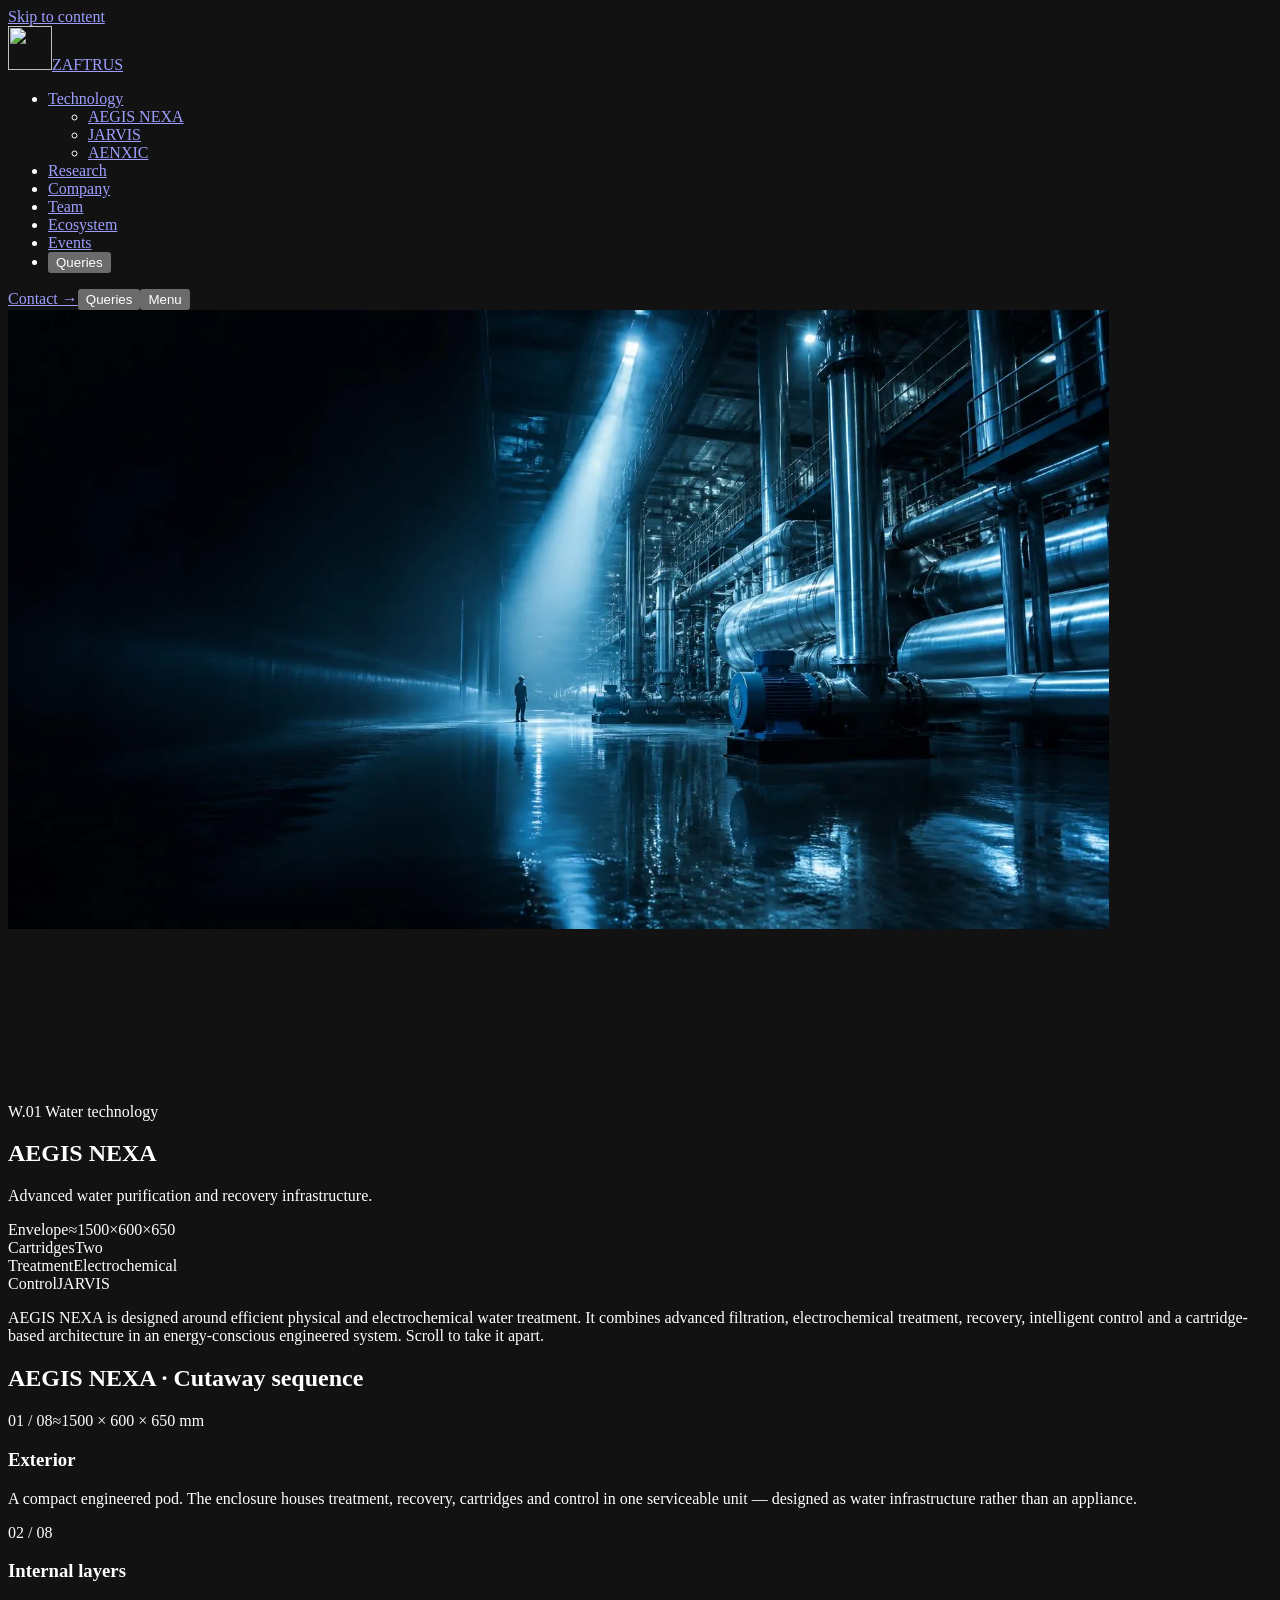
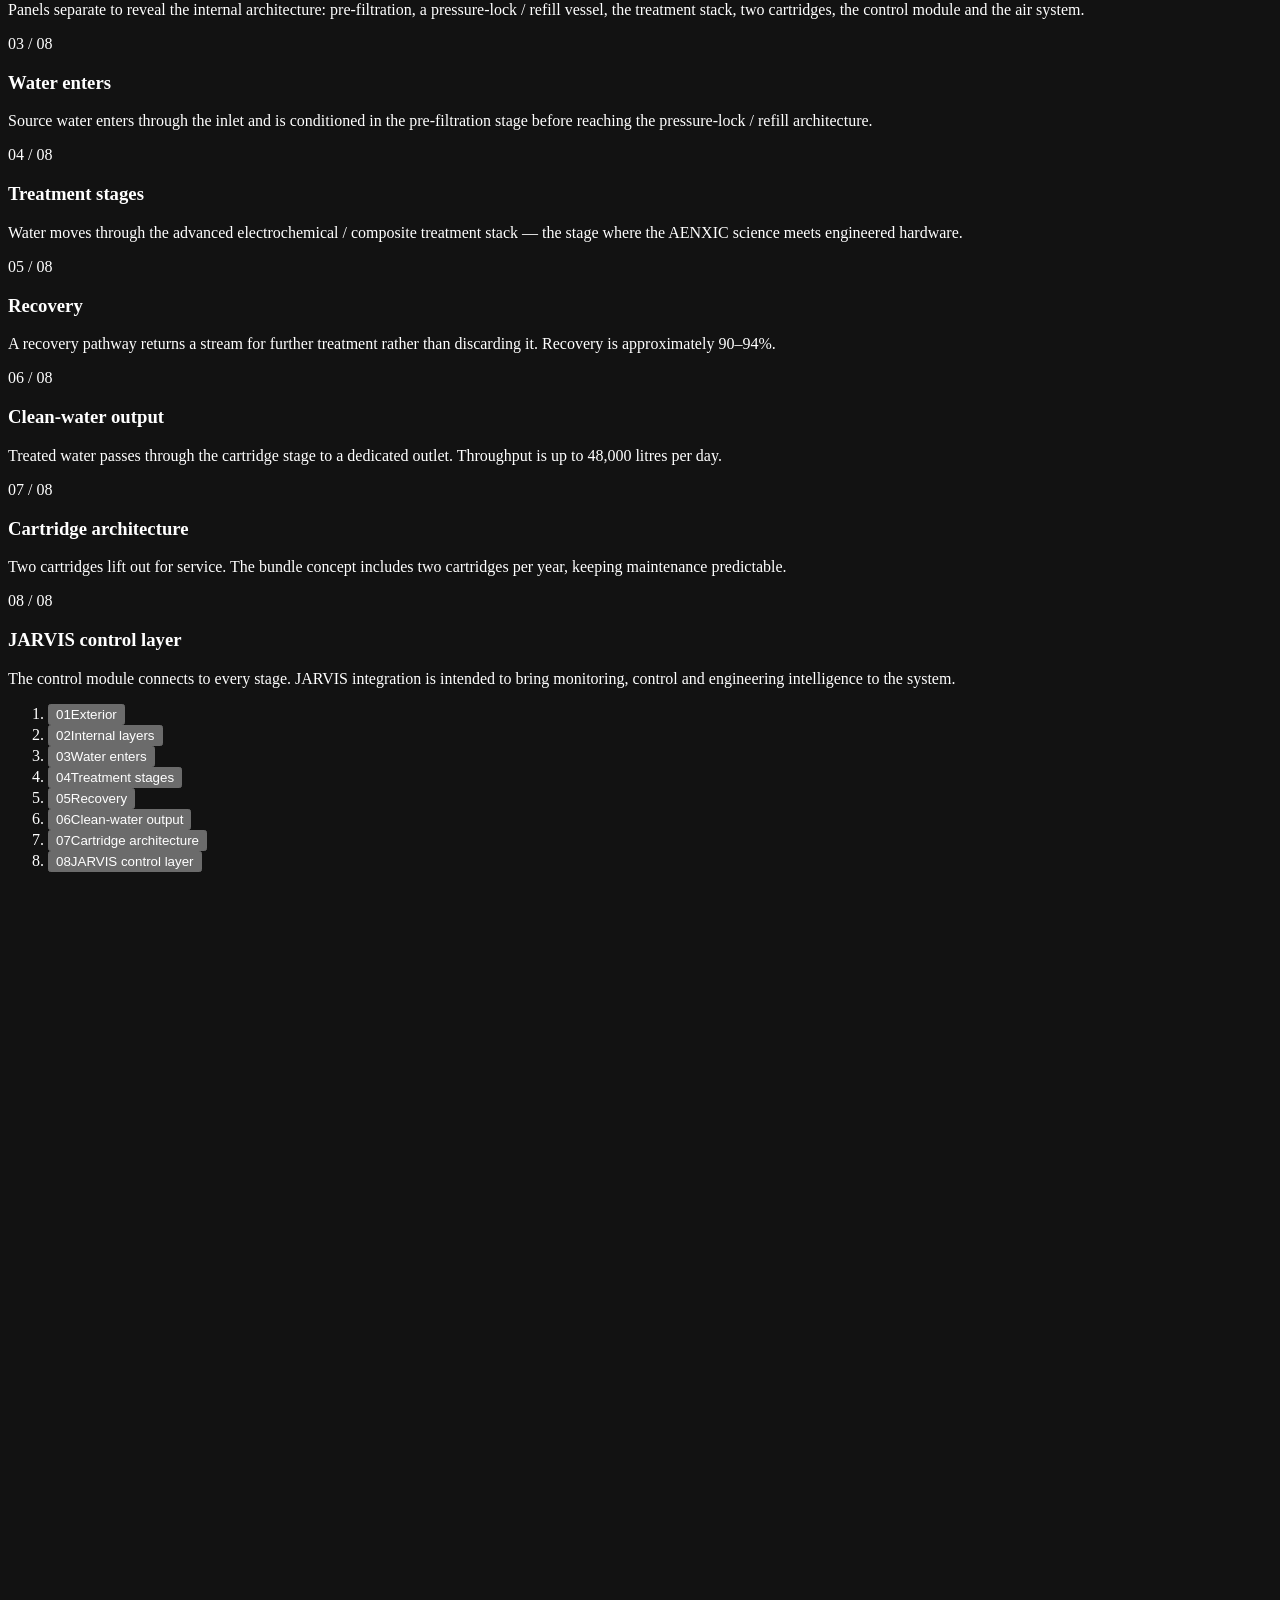
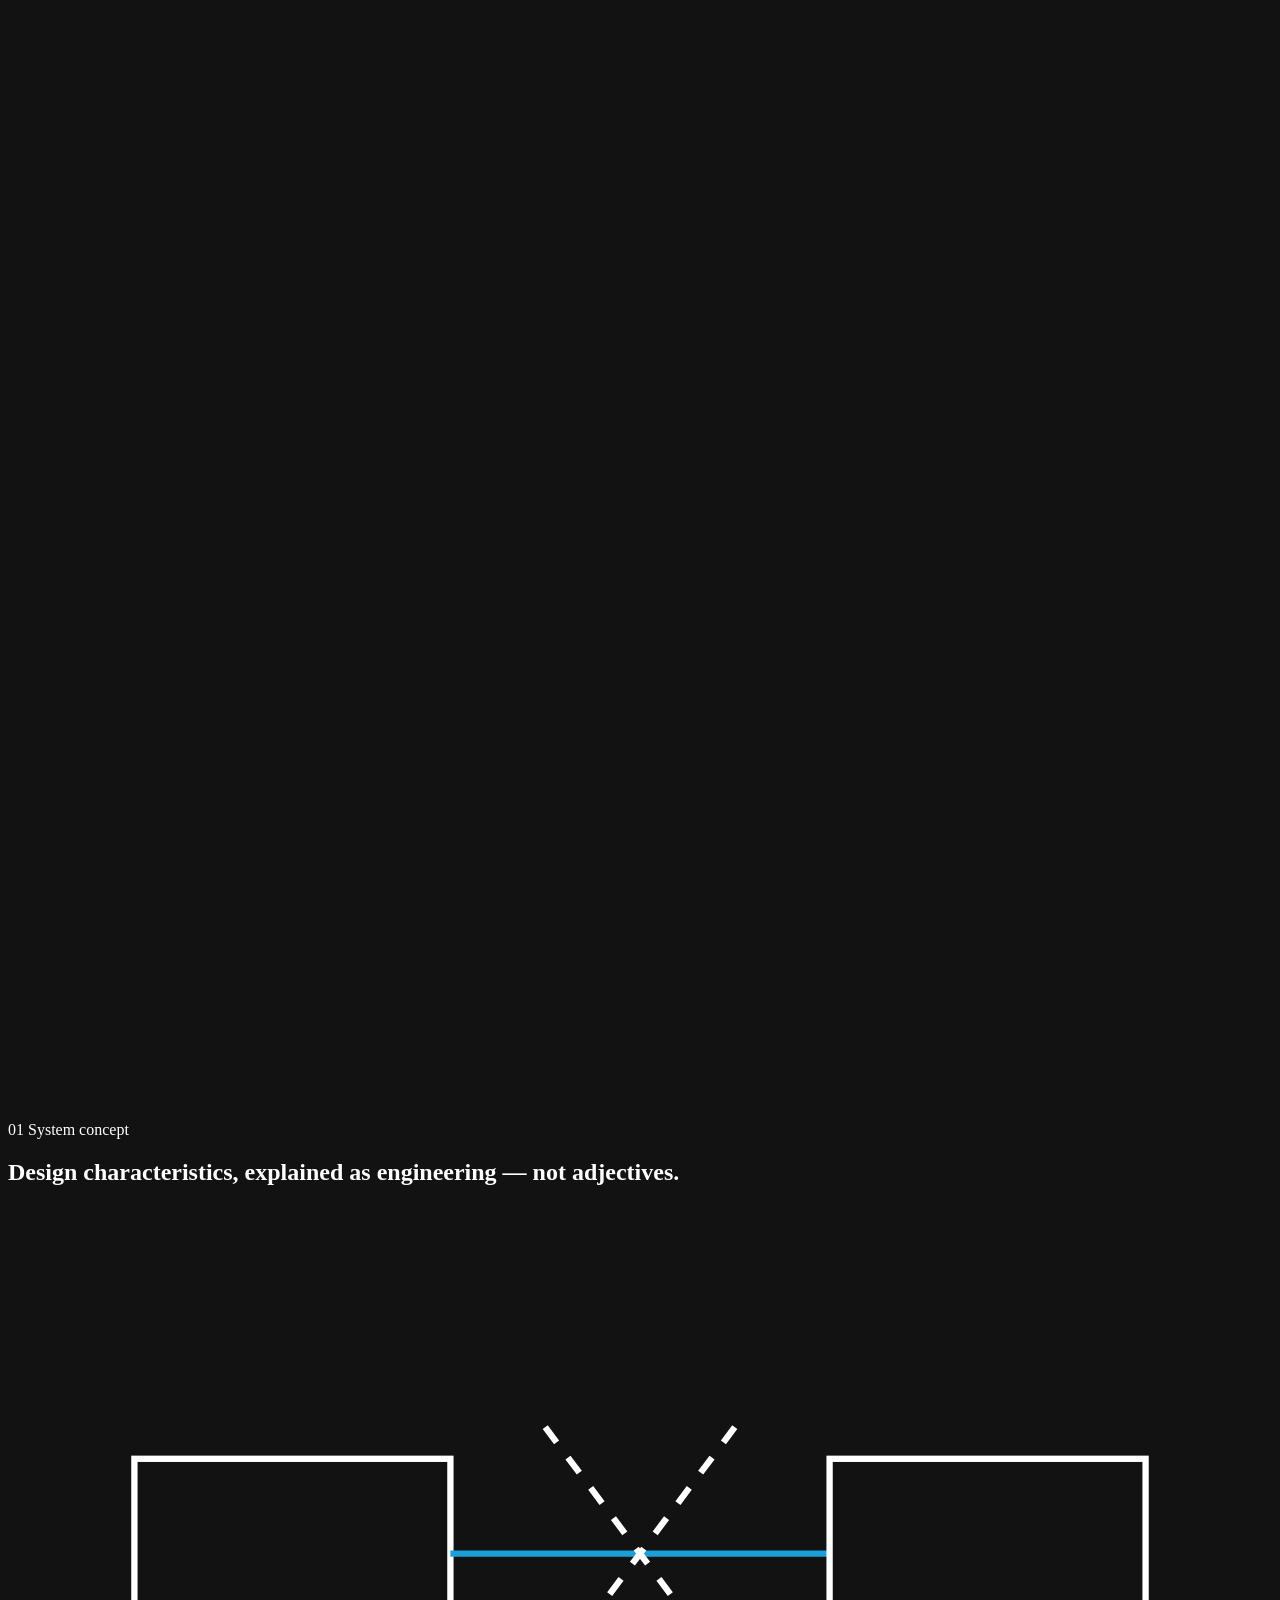
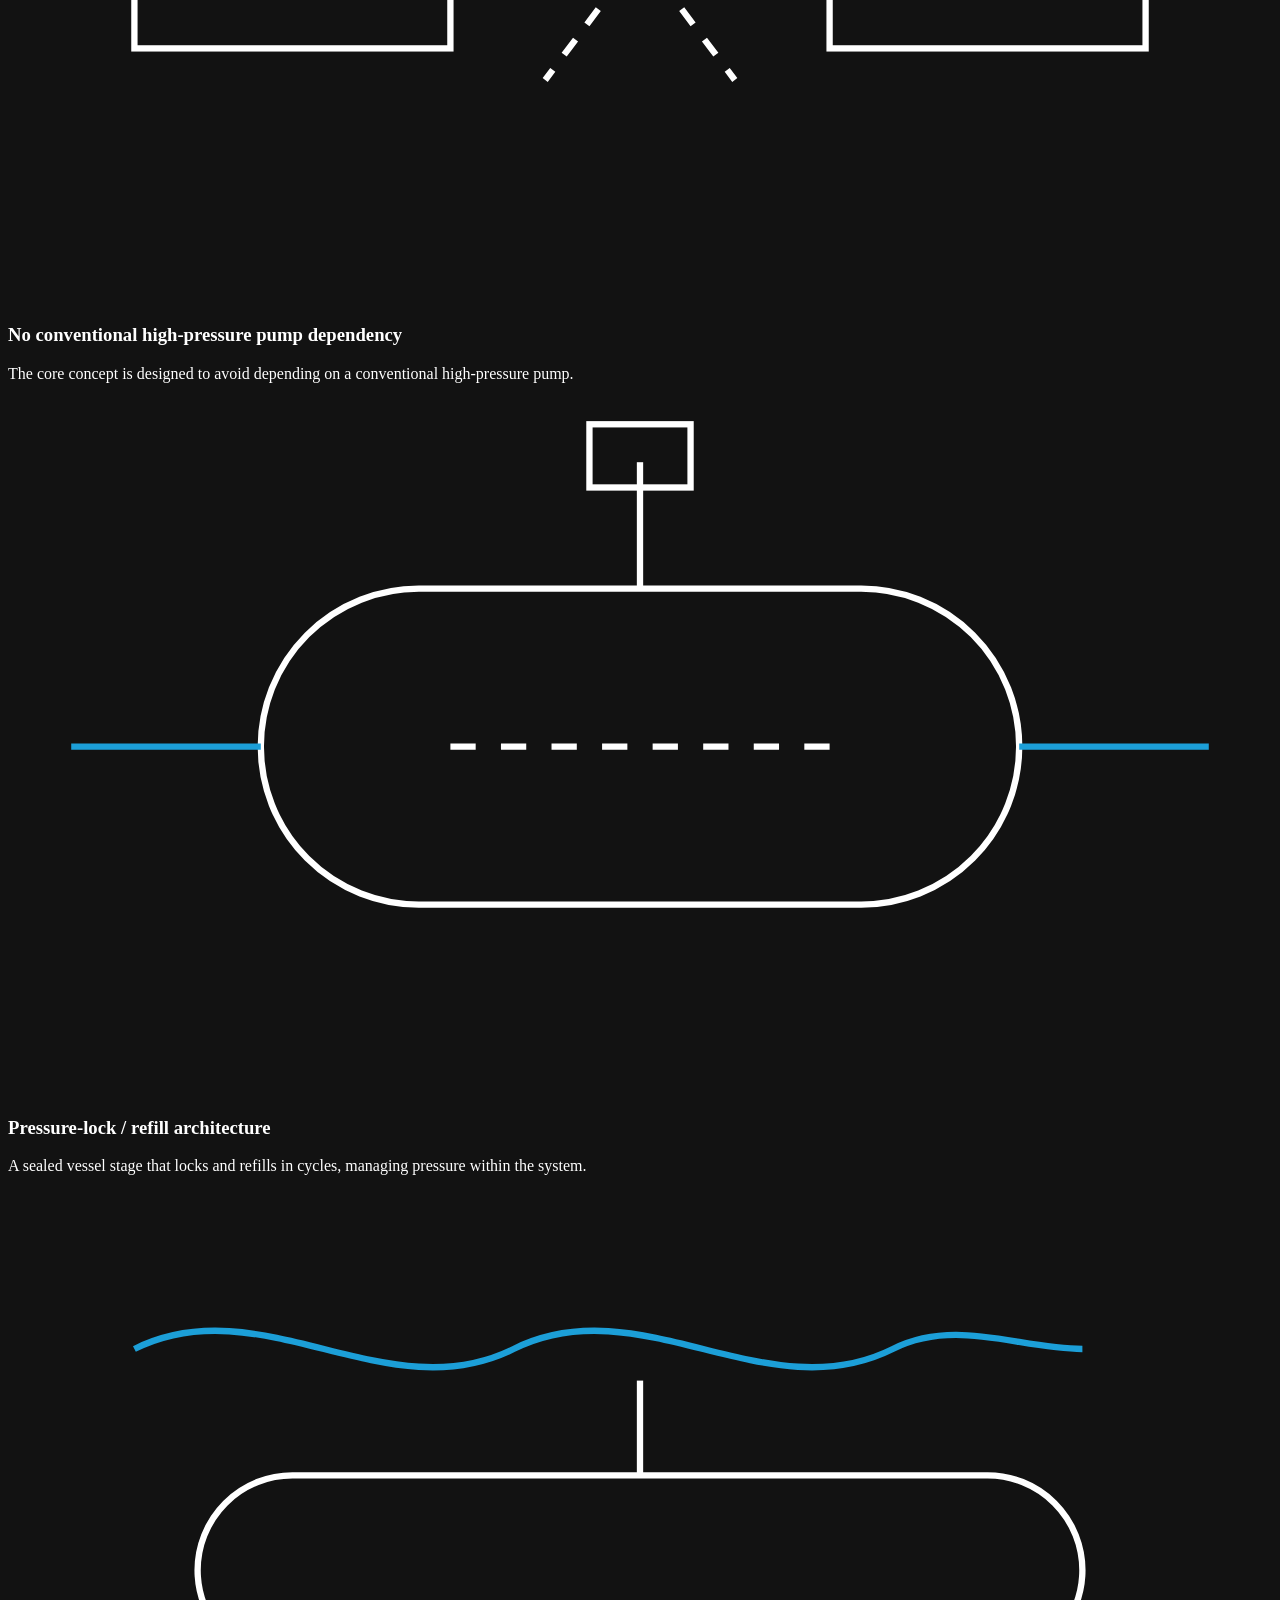
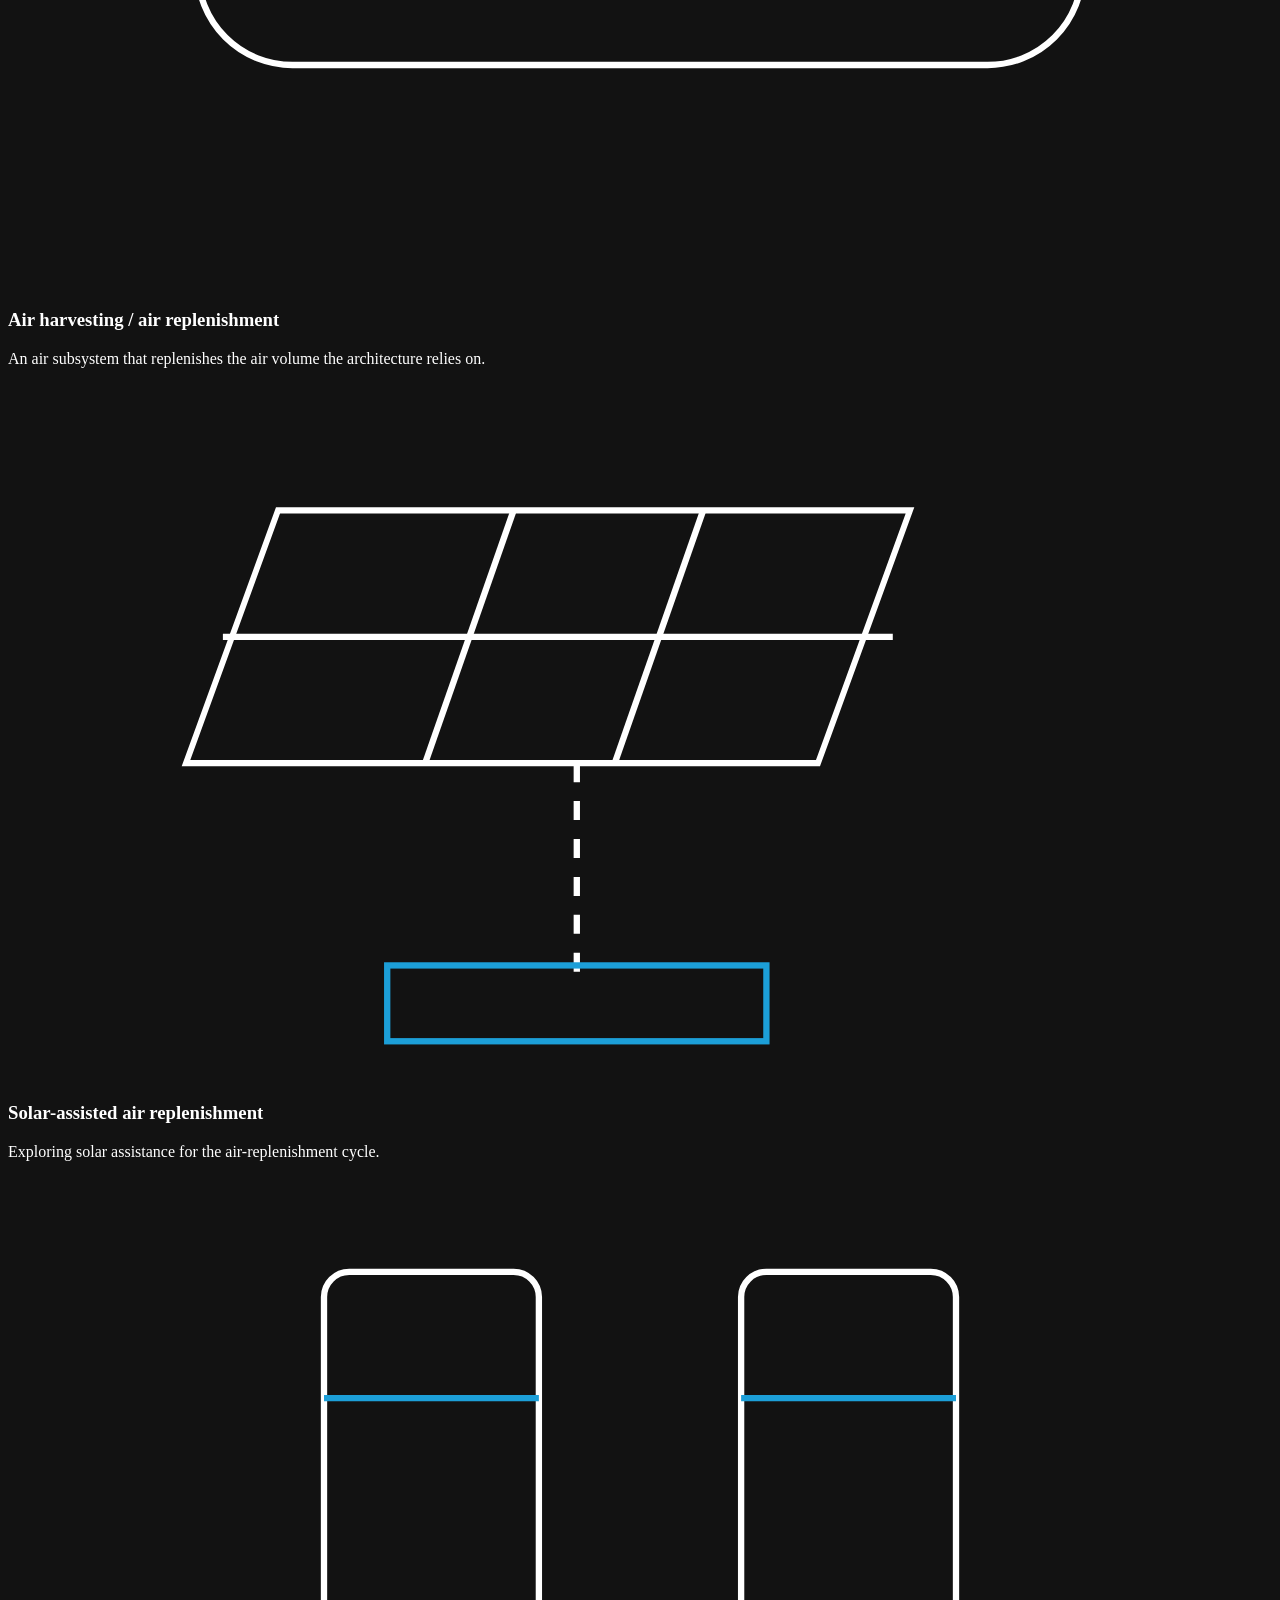
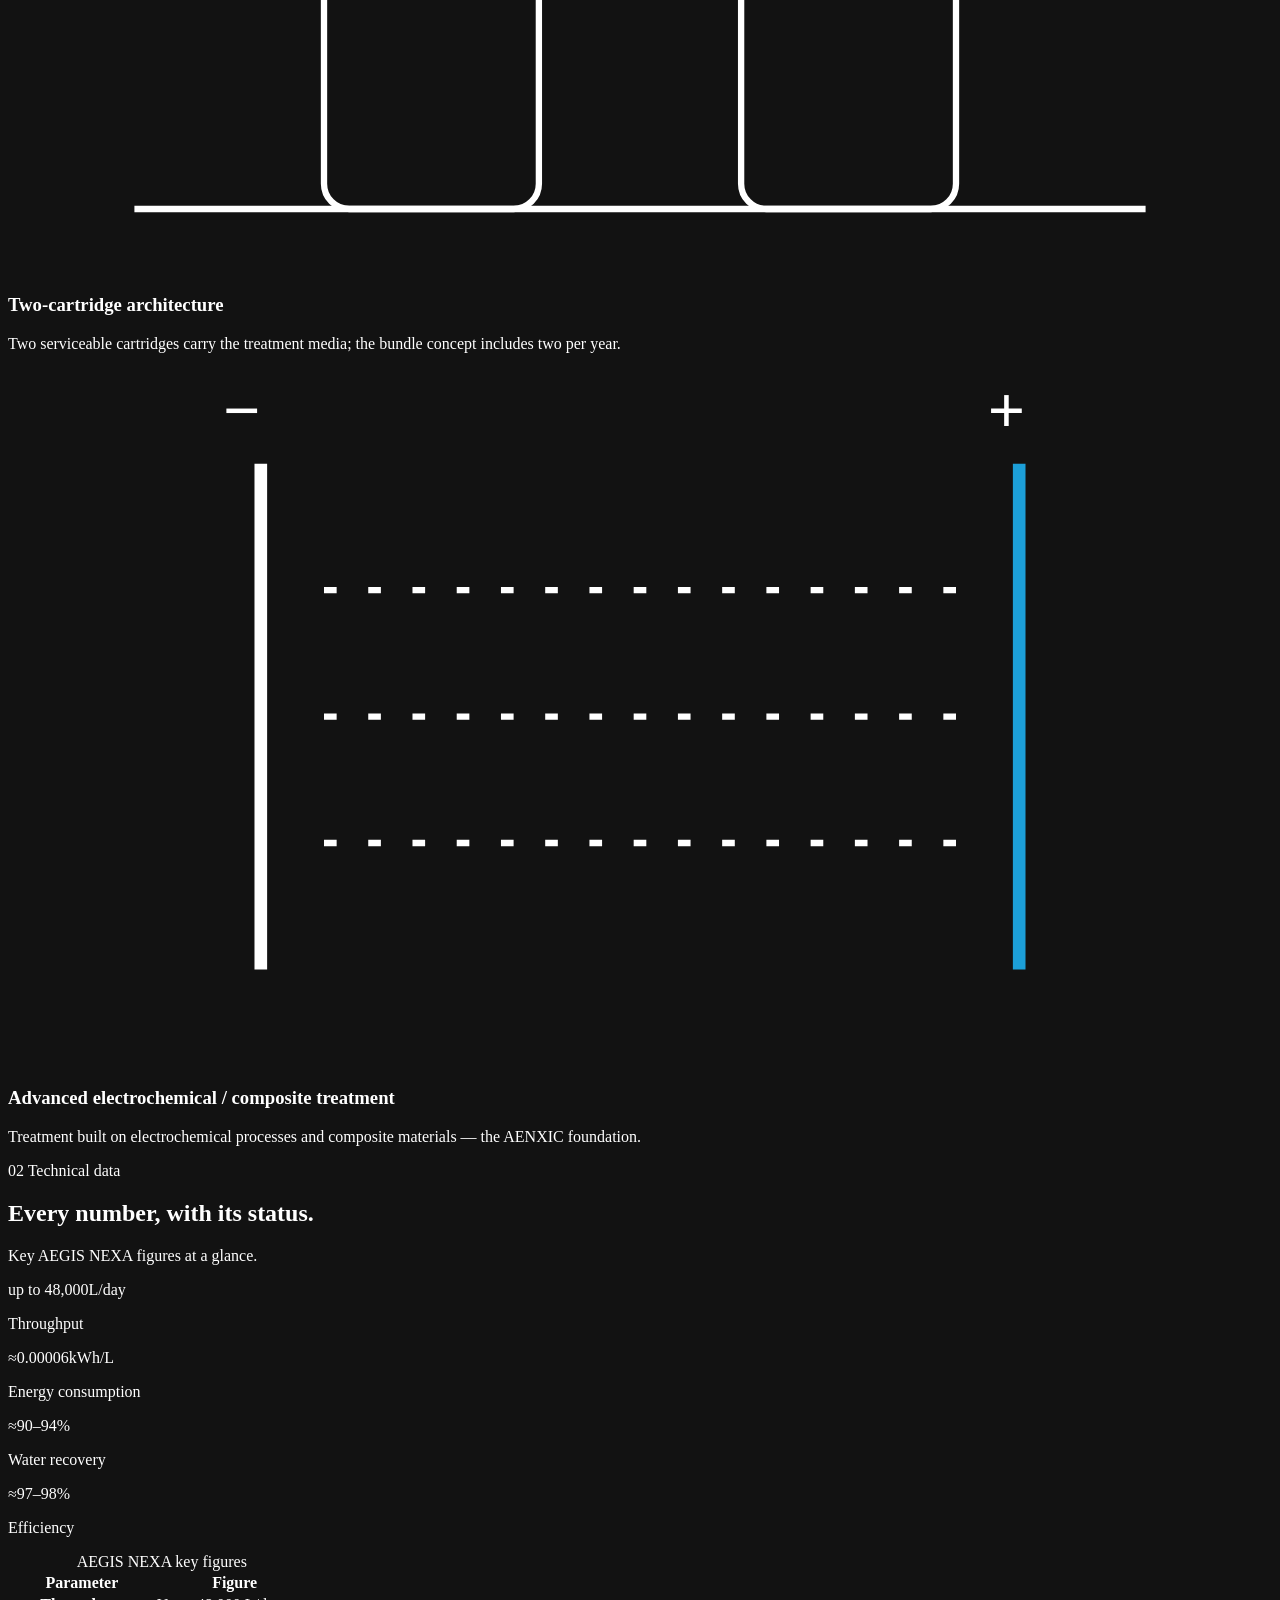
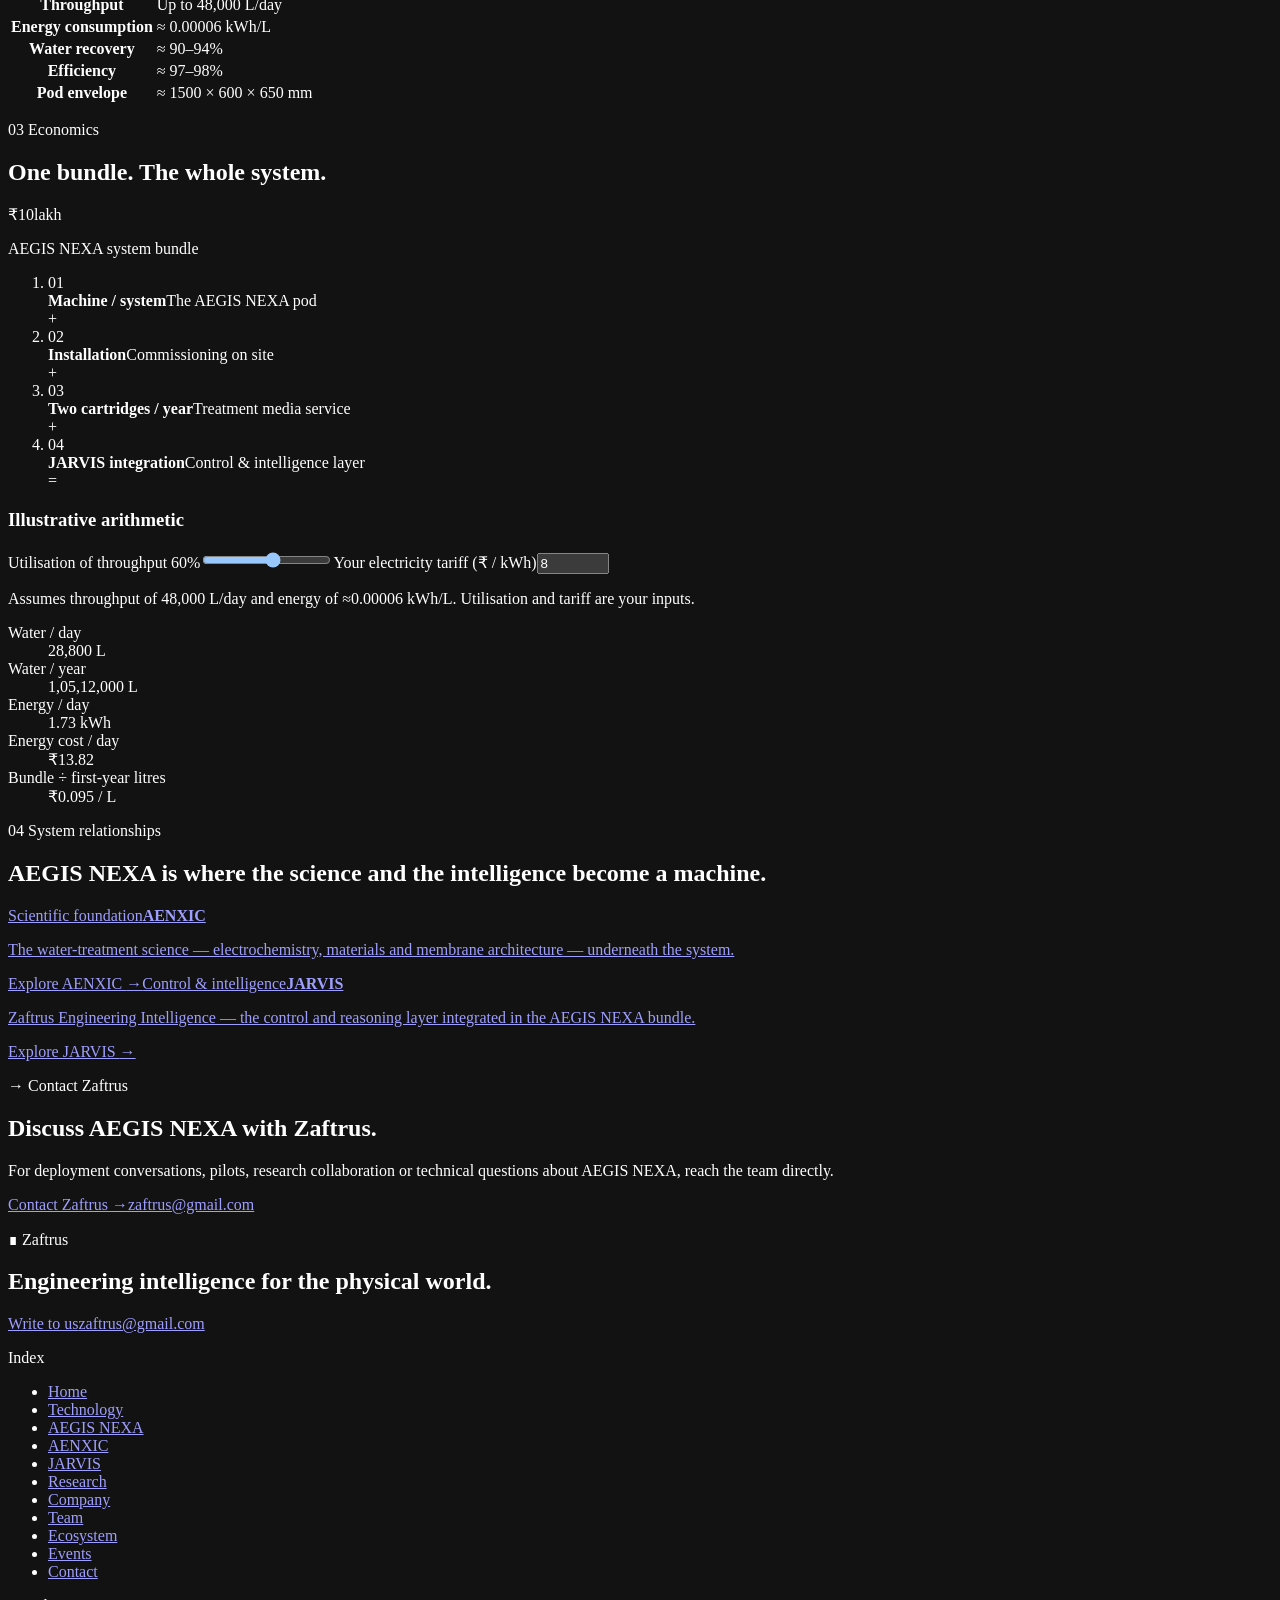
==== commit a707acc4: "Fix GitHub Pages asset paths" ====
--- a/aegis-nexa/index.html
+++ b/aegis-nexa/index.html
@@ -1 +1 @@
-<!DOCTYPE html><html lang="en"><head><meta charset="utf-8"><meta name="viewport" content="width=device-width, initial-scale=1, viewport-fit=cover"><title>AEGIS NEXA | Advanced Water Systems | Zaftrus</title><meta name="description" content="AEGIS NEXA is Zaftrus's advanced water purification and recovery infrastructure — electrochemical treatment, two-cartridge architecture and JARVIS control. Explore the system, figures and economics."><link rel="canonical" href="https://superlative-sfogliatella-cff9fb.netlify.app/aegis-nexa/"><meta name="theme-color" content="#080c11"><meta name="color-scheme" content="dark"><link rel="icon" type="image/png" sizes="48x48" href="/favicon-48.png"><link rel="icon" type="image/png" sizes="512x512" href="/favicon.png"><link rel="apple-touch-icon" href="/apple-touch-icon.png"><link rel="sitemap" href="/sitemap-index.xml"><meta property="og:type" content="website"><meta property="og:site_name" content="Zaftrus"><meta property="og:title" content="AEGIS NEXA | Advanced Water Systems | Zaftrus"><meta property="og:description" content="AEGIS NEXA is Zaftrus's advanced water purification and recovery infrastructure — electrochemical treatment, two-cartridge architecture and JARVIS control. Explore the system, figures and economics."><meta property="og:url" content="https://superlative-sfogliatella-cff9fb.netlify.app/aegis-nexa/"><meta property="og:image" content="https://superlative-sfogliatella-cff9fb.netlify.app/og-zaftrus.png"><meta property="og:image:width" content="1200"><meta property="og:image:height" content="630"><meta property="og:locale" content="en_IN"><meta name="twitter:card" content="summary_large_image"><meta name="twitter:title" content="AEGIS NEXA | Advanced Water Systems | Zaftrus"><meta name="twitter:description" content="AEGIS NEXA is Zaftrus's advanced water purification and recovery infrastructure — electrochemical treatment, two-cartridge architecture and JARVIS control. Explore the system, figures and economics."><meta name="twitter:image" content="https://superlative-sfogliatella-cff9fb.netlify.app/og-zaftrus.png"><script>document.documentElement.classList.add('js');</script><script type="application/ld+json">[{"@context":"https://schema.org","@type":"Organization","@id":"https://superlative-sfogliatella-cff9fb.netlify.app/#organization","name":"Zaftrus","url":"https://superlative-sfogliatella-cff9fb.netlify.app/","logo":"https://superlative-sfogliatella-cff9fb.netlify.app/brand/zaftrus-logo.png","email":"zaftrus@gmail.com","slogan":"Engineering intelligence for the physical world.","description":"Zaftrus is a deep-tech engineering company originating from Kashmir, developing advanced water technology, physical engineering systems and engineering intelligence.","sameAs":["https://www.linkedin.com/company/zaftrus","https://www.instagram.com/zaftrus_"]},{"@context":"https://schema.org","@type":"BreadcrumbList","itemListElement":[{"@type":"ListItem","position":1,"name":"Home","item":"https://superlative-sfogliatella-cff9fb.netlify.app/"},{"@type":"ListItem","position":2,"name":"AEGIS NEXA","item":"https://superlative-sfogliatella-cff9fb.netlify.app/aegis-nexa/"}]},{"@context":"https://schema.org","@type":"WebPage","name":"AEGIS NEXA | Advanced Water Systems | Zaftrus","about":{"@type":"Thing","name":"AEGIS NEXA","description":"Advanced water purification and recovery infrastructure in development by Zaftrus."}}]</script><link rel="stylesheet" href="/_astro/CtaBand.C8Ip3qKf.css"><link rel="stylesheet" href="/_astro/aegis-nexa.BxJ6kIxq.css"><link rel="preconnect" href="https://fonts.googleapis.com"><link rel="preconnect" href="https://fonts.gstatic.com" crossorigin><link rel="stylesheet" href="https://fonts.googleapis.com/css2?family=Orbitron:wght@400..900&display=swap"><link rel="stylesheet" href="/_astro/zf-theme.css"><link rel="stylesheet" href="/_astro/zf-ui.css"><link rel="stylesheet" href="/_astro/zf-hero.css"><link rel="stylesheet" href="/_astro/zf-polish.v11.css"><link rel="stylesheet" href="/_astro/zf-bot.v3.css"></head><body><a class="skip-link" href="#main">Skip to content</a><header class="hdr" data-header data-astro-cid-nen7h5rs><div class="hdr__in wrap" data-astro-cid-nen7h5rs><a href="/" class="hdr__brand" aria-label="Zaftrus — home" data-astro-cid-nen7h5rs><img src="/brand/zaftrus-logo-88.png" srcset="/brand/zaftrus-logo-88.png 1x, /brand/zaftrus-logo.png 2x" width="44" height="44" alt="" class="hdr__logo" fetchpriority="high" data-astro-cid-nen7h5rs><span class="hdr__word" data-astro-cid-nen7h5rs>ZAFTRUS</span></a><nav class="hdr__nav" aria-label="Primary" data-astro-cid-nen7h5rs><ul data-astro-cid-nen7h5rs><li class="hdr__dd" data-astro-cid-nen7h5rs><a href="/technology/" data-astro-cid-nen7h5rs data-here="true">Technology<i class="hdr__caret" aria-hidden="true"></i></a><ul class="hdr__sub" aria-label="Technology"><li><a href="/aegis-nexa/" aria-current="page">AEGIS NEXA</a></li><li><a href="/jarvis/">JARVIS</a></li><li><a href="/aenxic/">AENXIC</a></li></ul></li><li data-astro-cid-nen7h5rs><a href="/research/" data-astro-cid-nen7h5rs>Research</a></li><li data-astro-cid-nen7h5rs><a href="/company/" data-astro-cid-nen7h5rs>Company</a></li><li data-astro-cid-nen7h5rs><a href="/team/" data-astro-cid-nen7h5rs>Team</a></li><li data-astro-cid-nen7h5rs><a href="/ecosystem/" data-astro-cid-nen7h5rs>Ecosystem</a></li><li data-astro-cid-nen7h5rs><a href="/events/" data-astro-cid-nen7h5rs>Events</a></li><li data-astro-cid-nen7h5rs><button type="button" class="hdr__q" data-zfq-open aria-haspopup="dialog" aria-expanded="false" data-astro-cid-nen7h5rs><i class="hdr__qdot" aria-hidden="true"></i>Queries</button></li></ul></nav><a href="/contact/" class="btn hdr__cta" data-magnetic data-astro-cid-nen7h5rs>Contact <span class="arr" aria-hidden="true" data-astro-cid-nen7h5rs>→</span></a><button type="button" class="hdr__q hdr__q--pill" data-zfq-open aria-haspopup="dialog" aria-expanded="false" data-astro-cid-nen7h5rs><i class="hdr__qdot" aria-hidden="true"></i>Queries</button><button class="hdr__toggle" type="button" aria-expanded="false" aria-controls="mobile-menu" data-menu-toggle data-astro-cid-nen7h5rs><span class="sr-only" data-astro-cid-nen7h5rs>Menu</span><span class="hdr__bars" aria-hidden="true" data-astro-cid-nen7h5rs><i data-astro-cid-nen7h5rs></i><i data-astro-cid-nen7h5rs></i></span></button></div><div class="mnav" id="mobile-menu" data-menu hidden data-astro-cid-nen7h5rs><div class="mnav__in wrap" data-astro-cid-nen7h5rs><p class="label" data-astro-cid-nen7h5rs>Index</p><ol class="mnav__list" data-astro-cid-nen7h5rs><li data-astro-cid-nen7h5rs><a href="/" data-astro-cid-nen7h5rs><span class="mono" data-astro-cid-nen7h5rs>00</span>Home</a></li><li data-astro-cid-nen7h5rs><a href="/technology/" data-astro-cid-nen7h5rs><span class="mono" data-astro-cid-nen7h5rs>01</span>Technology</a></li><li data-astro-cid-nen7h5rs><a href="/aegis-nexa/" aria-current="page" data-astro-cid-nen7h5rs><span class="mono" data-astro-cid-nen7h5rs>02</span>AEGIS NEXA</a></li><li data-astro-cid-nen7h5rs><a href="/aenxic/" data-astro-cid-nen7h5rs><span class="mono" data-astro-cid-nen7h5rs>03</span>AENXIC</a></li><li data-astro-cid-nen7h5rs><a href="/jarvis/" data-astro-cid-nen7h5rs><span class="mono" data-astro-cid-nen7h5rs>04</span>JARVIS</a></li><li data-astro-cid-nen7h5rs><a href="/research/" data-astro-cid-nen7h5rs><span class="mono" data-astro-cid-nen7h5rs>05</span>Research</a></li><li data-astro-cid-nen7h5rs><a href="/company/" data-astro-cid-nen7h5rs><span class="mono" data-astro-cid-nen7h5rs>06</span>Company</a></li><li data-astro-cid-nen7h5rs><a href="/team/" data-astro-cid-nen7h5rs><span class="mono" data-astro-cid-nen7h5rs>07</span>Team</a></li><li data-astro-cid-nen7h5rs><a href="/ecosystem/" data-astro-cid-nen7h5rs><span class="mono" data-astro-cid-nen7h5rs>08</span>Ecosystem</a></li><li data-astro-cid-nen7h5rs><a href="/events/" data-astro-cid-nen7h5rs><span class="mono" data-astro-cid-nen7h5rs>09</span>Events</a></li><li data-astro-cid-nen7h5rs><a href="/contact/" data-astro-cid-nen7h5rs><span class="mono" data-astro-cid-nen7h5rs>10</span>Contact</a></li><li data-astro-cid-nen7h5rs><button type="button" class="mnav__q" data-zfq-open data-astro-cid-nen7h5rs><span class="mono" data-astro-cid-nen7h5rs>11</span>Queries</button></li></ol><p class="label mnav__foot" data-astro-cid-nen7h5rs>Engineering intelligence for the physical world.</p></div></div></header><main id="main"><section class="page-hero bg-grid--fine zf-hero zf-hero--img" aria-labelledby="nexa-hero" data-astro-cid-bac6bcrh><div class="zfh" data-zfh="plant" data-flow="right" style="--pos:78% 60%;--zoom:1.45" aria-hidden="true"><div class="zfh__img"><div class="zfh__pan"><img src="/media/hero-plant-1680.webp" srcset="/media/hero-plant-900.webp 900w, /media/hero-plant-1680.webp 1680w" sizes="(max-width:860px) 100vw, 86vw" alt="" decoding="async" fetchpriority="low"></div><div class="zfh__tint"></div><div class="zfh__dim"></div><div class="zfh__glow"></div></div><canvas class="zfh__fx"></canvas></div><div class="wrap" data-astro-cid-bac6bcrh><div class="page-hero__meta" data-reveal data-astro-cid-bac6bcrh><p class="eyebrow" data-astro-cid-bac6bcrh><span class="idx" data-astro-cid-bac6bcrh>W.01</span> Water technology</p></div><h1 id="nexa-hero" class="display" data-reveal="lines" data-astro-cid-bac6bcrh><span class="split-line" data-astro-cid-bac6bcrh><span data-astro-cid-bac6bcrh>AEGIS NEXA</span></span></h1><div class="nh__row" data-astro-cid-bac6bcrh><p class="lede" data-reveal style="--d:2" data-astro-cid-bac6bcrh>Advanced water purification and recovery infrastructure.</p><div class="title-block" data-reveal style="--d:3" data-astro-cid-bac6bcrh><div data-astro-cid-bac6bcrh><span data-astro-cid-bac6bcrh>Envelope</span>≈1500×600×650</div><div data-astro-cid-bac6bcrh><span data-astro-cid-bac6bcrh>Cartridges</span>Two</div><div data-astro-cid-bac6bcrh><span data-astro-cid-bac6bcrh>Treatment</span>Electrochemical</div><div data-astro-cid-bac6bcrh><span data-astro-cid-bac6bcrh>Control</span>JARVIS</div></div></div><p class="body-lg nh__intro" data-reveal style="--d:4" data-astro-cid-bac6bcrh>AEGIS NEXA is designed around efficient physical and electrochemical water treatment. It combines advanced filtration, electrochemical treatment, recovery, intelligent control and a cartridge-based architecture in an energy-conscious engineered system. Scroll to take it apart.</p></div></section><section class="pin story" data-pin data-steps="8" style="height: 860vh" aria-labelledby="cutaway-title" data-astro-cid-ixpjekpb><div class="pin__sticky story__sticky" data-astro-cid-ixpjekpb><div class="story__bg bg-grid" aria-hidden="true" data-astro-cid-ixpjekpb></div><div class="story__stage" data-astro-cid-ixpjekpb><div class="stage" data-scene="nexa" role="img" aria-label="AEGIS NEXA cutaway sequence: exterior, internal layers, water inlet, treatment stages, recovery, output, cartridges and JARVIS control layer."><div class="stage-fallback" aria-hidden="true"></div></div></div><div class="wrap story__ui" data-astro-cid-ixpjekpb><div class="story__panel" data-astro-cid-ixpjekpb><h2 id="cutaway-title" class="label label--ink story__heading" data-astro-cid-ixpjekpb>AEGIS NEXA · Cutaway sequence</h2><div class="story__steps" data-astro-cid-ixpjekpb><article class="story__step" data-step-index="0" aria-label="Stage 1 of 8: Exterior" data-astro-cid-ixpjekpb><p class="story__num mono" data-astro-cid-ixpjekpb><span class="accent" data-astro-cid-ixpjekpb>01</span> / 08<span class="story__meta" data-astro-cid-ixpjekpb>≈1500 × 600 × 650 mm</span></p><h3 class="h2 story__title" data-astro-cid-ixpjekpb>Exterior</h3><p class="story__text" data-astro-cid-ixpjekpb>A compact engineered pod. The enclosure houses treatment, recovery, cartridges and control in one serviceable unit — designed as water infrastructure rather than an appliance.</p></article><article class="story__step" data-step-index="1" aria-label="Stage 2 of 8: Internal layers" data-astro-cid-ixpjekpb><p class="story__num mono" data-astro-cid-ixpjekpb><span class="accent" data-astro-cid-ixpjekpb>02</span> / 08</p><h3 class="h2 story__title" data-astro-cid-ixpjekpb>Internal layers</h3><p class="story__text" data-astro-cid-ixpjekpb>Panels separate to reveal the internal architecture: pre-filtration, a pressure-lock / refill vessel, the treatment stack, two cartridges, the control module and the air system.</p></article><article class="story__step" data-step-index="2" aria-label="Stage 3 of 8: Water enters" data-astro-cid-ixpjekpb><p class="story__num mono" data-astro-cid-ixpjekpb><span class="accent" data-astro-cid-ixpjekpb>03</span> / 08</p><h3 class="h2 story__title" data-astro-cid-ixpjekpb>Water enters</h3><p class="story__text" data-astro-cid-ixpjekpb>Source water enters through the inlet and is conditioned in the pre-filtration stage before reaching the pressure-lock / refill architecture.</p></article><article class="story__step" data-step-index="3" aria-label="Stage 4 of 8: Treatment stages" data-astro-cid-ixpjekpb><p class="story__num mono" data-astro-cid-ixpjekpb><span class="accent" data-astro-cid-ixpjekpb>04</span> / 08</p><h3 class="h2 story__title" data-astro-cid-ixpjekpb>Treatment stages</h3><p class="story__text" data-astro-cid-ixpjekpb>Water moves through the advanced electrochemical / composite treatment stack — the stage where the AENXIC science meets engineered hardware.</p></article><article class="story__step" data-step-index="4" aria-label="Stage 5 of 8: Recovery" data-astro-cid-ixpjekpb><p class="story__num mono" data-astro-cid-ixpjekpb><span class="accent" data-astro-cid-ixpjekpb>05</span> / 08</p><h3 class="h2 story__title" data-astro-cid-ixpjekpb>Recovery</h3><p class="story__text" data-astro-cid-ixpjekpb>A recovery pathway returns a stream for further treatment rather than discarding it. Recovery is approximately 90–94%.</p></article><article class="story__step" data-step-index="5" aria-label="Stage 6 of 8: Clean-water output" data-astro-cid-ixpjekpb><p class="story__num mono" data-astro-cid-ixpjekpb><span class="accent" data-astro-cid-ixpjekpb>06</span> / 08</p><h3 class="h2 story__title" data-astro-cid-ixpjekpb>Clean-water output</h3><p class="story__text" data-astro-cid-ixpjekpb>Treated water passes through the cartridge stage to a dedicated outlet. Throughput is up to 48,000 litres per day.</p></article><article class="story__step" data-step-index="6" aria-label="Stage 7 of 8: Cartridge architecture" data-astro-cid-ixpjekpb><p class="story__num mono" data-astro-cid-ixpjekpb><span class="accent" data-astro-cid-ixpjekpb>07</span> / 08</p><h3 class="h2 story__title" data-astro-cid-ixpjekpb>Cartridge architecture</h3><p class="story__text" data-astro-cid-ixpjekpb>Two cartridges lift out for service. The bundle concept includes two cartridges per year, keeping maintenance predictable.</p></article><article class="story__step" data-step-index="7" aria-label="Stage 8 of 8: JARVIS control layer" data-astro-cid-ixpjekpb><p class="story__num mono" data-astro-cid-ixpjekpb><span class="accent" data-astro-cid-ixpjekpb>08</span> / 08</p><h3 class="h2 story__title" data-astro-cid-ixpjekpb>JARVIS control layer</h3><p class="story__text" data-astro-cid-ixpjekpb>The control module connects to every stage. JARVIS integration is intended to bring monitoring, control and engineering intelligence to the system.</p></article></div></div><nav class="story__nav" aria-label="Stages" data-astro-cid-ixpjekpb><div class="story__progress" aria-hidden="true" data-astro-cid-ixpjekpb><i data-astro-cid-ixpjekpb></i></div><ol data-astro-cid-ixpjekpb><li data-step-index="0" data-astro-cid-ixpjekpb><button type="button" data-step-jump="0" data-astro-cid-ixpjekpb><span class="mono" data-astro-cid-ixpjekpb>01</span><span class="story__navlabel" data-astro-cid-ixpjekpb>Exterior</span></button></li><li data-step-index="1" data-astro-cid-ixpjekpb><button type="button" data-step-jump="1" data-astro-cid-ixpjekpb><span class="mono" data-astro-cid-ixpjekpb>02</span><span class="story__navlabel" data-astro-cid-ixpjekpb>Internal layers</span></button></li><li data-step-index="2" data-astro-cid-ixpjekpb><button type="button" data-step-jump="2" data-astro-cid-ixpjekpb><span class="mono" data-astro-cid-ixpjekpb>03</span><span class="story__navlabel" data-astro-cid-ixpjekpb>Water enters</span></button></li><li data-step-index="3" data-astro-cid-ixpjekpb><button type="button" data-step-jump="3" data-astro-cid-ixpjekpb><span class="mono" data-astro-cid-ixpjekpb>04</span><span class="story__navlabel" data-astro-cid-ixpjekpb>Treatment stages</span></button></li><li data-step-index="4" data-astro-cid-ixpjekpb><button type="button" data-step-jump="4" data-astro-cid-ixpjekpb><span class="mono" data-astro-cid-ixpjekpb>05</span><span class="story__navlabel" data-astro-cid-ixpjekpb>Recovery</span></button></li><li data-step-index="5" data-astro-cid-ixpjekpb><button type="button" data-step-jump="5" data-astro-cid-ixpjekpb><span class="mono" data-astro-cid-ixpjekpb>06</span><span class="story__navlabel" data-astro-cid-ixpjekpb>Clean-water output</span></button></li><li data-step-index="6" data-astro-cid-ixpjekpb><button type="button" data-step-jump="6" data-astro-cid-ixpjekpb><span class="mono" data-astro-cid-ixpjekpb>07</span><span class="story__navlabel" data-astro-cid-ixpjekpb>Cartridge architecture</span></button></li><li data-step-index="7" data-astro-cid-ixpjekpb><button type="button" data-step-jump="7" data-astro-cid-ixpjekpb><span class="mono" data-astro-cid-ixpjekpb>08</span><span class="story__navlabel" data-astro-cid-ixpjekpb>JARVIS control layer</span></button></li></ol></nav></div></div></section><section class="section concept" aria-labelledby="concept-title" data-astro-cid-bac6bcrh><div class="wrap" data-astro-cid-bac6bcrh><div class="concept__head" data-astro-cid-bac6bcrh><p class="eyebrow" data-reveal data-astro-cid-bac6bcrh><span class="idx" data-astro-cid-bac6bcrh>01</span> System concept</p><h2 id="concept-title" class="h2" data-reveal style="--d:1" data-astro-cid-bac6bcrh>Design characteristics, explained as engineering — not adjectives.</h2></div><div class="concept__grid cells" data-astro-cid-bac6bcrh><article data-reveal style="--d:0" data-astro-cid-bac6bcrh><svg class="concept__svg" viewBox="0 0 200 110" fill="none" stroke="currentColor" stroke-width="1" aria-hidden="true" data-draw data-astro-cid-bac6bcrh><rect x="20" y="40" width="50" height="30" data-astro-cid-bac6bcrh></rect><line x1="70" y1="55" x2="130" y2="55" stroke="#1c9fd8" data-astro-cid-bac6bcrh></line><rect x="130" y="40" width="50" height="30" data-astro-cid-bac6bcrh></rect><line x1="85" y1="35" x2="115" y2="75" stroke-dasharray="3 3" data-astro-cid-bac6bcrh></line><line x1="115" y1="35" x2="85" y2="75" stroke-dasharray="3 3" data-astro-cid-bac6bcrh></line></svg><h3 class="h3" data-astro-cid-bac6bcrh>No conventional high-pressure pump dependency</h3><p data-astro-cid-bac6bcrh>The core concept is designed to avoid depending on a conventional high-pressure pump.</p></article><article data-reveal style="--d:1" data-astro-cid-bac6bcrh><svg class="concept__svg" viewBox="0 0 200 110" fill="none" stroke="currentColor" stroke-width="1" aria-hidden="true" data-draw data-astro-cid-bac6bcrh><rect x="40" y="30" width="120" height="50" rx="25" data-astro-cid-bac6bcrh></rect><line x1="100" y1="10" x2="100" y2="30" data-astro-cid-bac6bcrh></line><rect x="92" y="4" width="16" height="10" data-astro-cid-bac6bcrh></rect><line x1="10" y1="55" x2="40" y2="55" stroke="#1c9fd8" data-astro-cid-bac6bcrh></line><line x1="160" y1="55" x2="190" y2="55" stroke="#1c9fd8" data-astro-cid-bac6bcrh></line><path d="M70 55h60" stroke-dasharray="4 4" data-astro-cid-bac6bcrh></path></svg><h3 class="h3" data-astro-cid-bac6bcrh>Pressure-lock / refill architecture</h3><p data-astro-cid-bac6bcrh>A sealed vessel stage that locks and refills in cycles, managing pressure within the system.</p></article><article data-reveal style="--d:2" data-astro-cid-bac6bcrh><svg class="concept__svg" viewBox="0 0 200 110" fill="none" stroke="currentColor" stroke-width="1" aria-hidden="true" data-draw data-astro-cid-bac6bcrh><rect x="30" y="45" width="140" height="30" rx="15" data-astro-cid-bac6bcrh></rect><path d="M20 25c20-10 40 10 60 0M80 25c20-10 40 10 60 0M140 25c10-5 20 0 30 0" stroke="#1c9fd8" data-astro-cid-bac6bcrh></path><line x1="100" y1="30" x2="100" y2="45" data-astro-cid-bac6bcrh></line></svg><h3 class="h3" data-astro-cid-bac6bcrh>Air harvesting / air replenishment</h3><p data-astro-cid-bac6bcrh>An air subsystem that replenishes the air volume the architecture relies on.</p></article><article data-reveal style="--d:0" data-astro-cid-bac6bcrh><svg class="concept__svg" viewBox="0 0 200 110" fill="none" stroke="currentColor" stroke-width="1" aria-hidden="true" data-draw data-astro-cid-bac6bcrh><rect x="50" y="20" width="100" height="40" transform="skewX(-20)" data-astro-cid-bac6bcrh></rect><line x1="80" y1="20" x2="66" y2="60" data-astro-cid-bac6bcrh></line><line x1="110" y1="20" x2="96" y2="60" data-astro-cid-bac6bcrh></line><line x1="34" y1="40" x2="140" y2="40" data-astro-cid-bac6bcrh></line><line x1="90" y1="60" x2="90" y2="95" stroke-dasharray="3 3" data-astro-cid-bac6bcrh></line><rect x="60" y="92" width="60" height="12" stroke="#1c9fd8" data-astro-cid-bac6bcrh></rect></svg><h3 class="h3" data-astro-cid-bac6bcrh>Solar-assisted air replenishment</h3><p data-astro-cid-bac6bcrh>Exploring solar assistance for the air-replenishment cycle.</p></article><article data-reveal style="--d:1" data-astro-cid-bac6bcrh><svg class="concept__svg" viewBox="0 0 200 110" fill="none" stroke="currentColor" stroke-width="1" aria-hidden="true" data-draw data-astro-cid-bac6bcrh><rect x="50" y="15" width="34" height="85" rx="4" data-astro-cid-bac6bcrh></rect><rect x="116" y="15" width="34" height="85" rx="4" data-astro-cid-bac6bcrh></rect><line x1="50" y1="35" x2="84" y2="35" stroke="#1c9fd8" data-astro-cid-bac6bcrh></line><line x1="116" y1="35" x2="150" y2="35" stroke="#1c9fd8" data-astro-cid-bac6bcrh></line><line x1="20" y1="100" x2="180" y2="100" data-astro-cid-bac6bcrh></line></svg><h3 class="h3" data-astro-cid-bac6bcrh>Two-cartridge architecture</h3><p data-astro-cid-bac6bcrh>Two serviceable cartridges carry the treatment media; the bundle concept includes two per year.</p></article><article data-reveal style="--d:2" data-astro-cid-bac6bcrh><svg class="concept__svg" viewBox="0 0 200 110" fill="none" stroke="currentColor" stroke-width="1" aria-hidden="true" data-draw data-astro-cid-bac6bcrh><line x1="40" y1="15" x2="40" y2="95" stroke-width="2" data-astro-cid-bac6bcrh></line><line x1="160" y1="15" x2="160" y2="95" stroke-width="2" stroke="#1c9fd8" data-astro-cid-bac6bcrh></line><path d="M50 35h100M50 55h100M50 75h100" stroke-dasharray="2 5" data-astro-cid-bac6bcrh></path><text x="34" y="10" font-size="10" fill="currentColor" stroke="none" font-family="monospace" data-astro-cid-bac6bcrh>−</text><text x="155" y="10" font-size="10" fill="currentColor" stroke="none" font-family="monospace" data-astro-cid-bac6bcrh>+</text></svg><h3 class="h3" data-astro-cid-bac6bcrh>Advanced electrochemical / composite treatment</h3><p data-astro-cid-bac6bcrh>Treatment built on electrochemical processes and composite materials — the AENXIC foundation.</p></article></div></div></section><section class="section section--rule data" aria-labelledby="data-title" data-astro-cid-bac6bcrh><div class="wrap" data-astro-cid-bac6bcrh><div class="data__head" data-astro-cid-bac6bcrh><div data-astro-cid-bac6bcrh><p class="eyebrow" data-reveal data-astro-cid-bac6bcrh><span class="idx" data-astro-cid-bac6bcrh>02</span> Technical data</p><h2 id="data-title" class="h2" data-reveal style="--d:1" data-astro-cid-bac6bcrh>Every number, with its status.</h2></div><p class="body-lg" data-reveal style="--d:2" data-astro-cid-bac6bcrh>Key AEGIS NEXA figures at a glance.</p></div><div class="nm cells" data-astro-cid-i2oruviy><div data-reveal data-astro-cid-i2oruviy><p class="metric__value" data-astro-cid-i2oruviy><span data-astro-cid-i2oruviy>up to </span><span data-count="48000" data-astro-cid-i2oruviy>48,000</span><span class="metric__unit" data-astro-cid-i2oruviy>L/day</span></p><p class="label" data-astro-cid-i2oruviy>Throughput</p></div><div data-reveal style="--d:1" data-astro-cid-i2oruviy><p class="metric__value" data-astro-cid-i2oruviy><span class="tilde" data-astro-cid-i2oruviy>≈</span><span data-count="0.00006" data-decimals="5" data-astro-cid-i2oruviy>0.00006</span><span class="metric__unit" data-astro-cid-i2oruviy>kWh/L</span></p><p class="label" data-astro-cid-i2oruviy>Energy consumption</p></div><div data-reveal style="--d:2" data-astro-cid-i2oruviy><p class="metric__value" data-astro-cid-i2oruviy><span class="tilde" data-astro-cid-i2oruviy>≈</span>90–94<span class="metric__unit" data-astro-cid-i2oruviy>%</span></p><p class="label" data-astro-cid-i2oruviy>Water recovery</p></div><div data-reveal style="--d:3" data-astro-cid-i2oruviy><p class="metric__value" data-astro-cid-i2oruviy><span class="tilde" data-astro-cid-i2oruviy>≈</span>97–98<span class="metric__unit" data-astro-cid-i2oruviy>%</span></p><p class="label" data-astro-cid-i2oruviy>Efficiency</p></div></div><div class="matrix" data-reveal data-astro-cid-bac6bcrh><table data-astro-cid-bac6bcrh><caption class="sr-only">AEGIS NEXA key figures</caption><thead><tr><th scope="col">Parameter</th><th scope="col">Figure</th></tr></thead><tbody data-astro-cid-bac6bcrh><tr data-astro-cid-bac6bcrh><th scope="row" data-astro-cid-bac6bcrh>Throughput</th><td class="matrix__val" data-astro-cid-bac6bcrh>Up to 48,000 L/day</td></tr><tr data-astro-cid-bac6bcrh><th scope="row" data-astro-cid-bac6bcrh>Energy consumption</th><td class="matrix__val" data-astro-cid-bac6bcrh>≈ 0.00006 kWh/L</td></tr><tr data-astro-cid-bac6bcrh><th scope="row" data-astro-cid-bac6bcrh>Water recovery</th><td class="matrix__val" data-astro-cid-bac6bcrh>≈ 90–94%</td></tr><tr data-astro-cid-bac6bcrh><th scope="row" data-astro-cid-bac6bcrh>Efficiency</th><td class="matrix__val" data-astro-cid-bac6bcrh>≈ 97–98%</td></tr><tr data-astro-cid-bac6bcrh><th scope="row" data-astro-cid-bac6bcrh>Pod envelope</th><td class="matrix__val" data-astro-cid-bac6bcrh>≈ 1500 × 600 × 650 mm</td></tr></tbody></table></div></div></section><section class="section night econ bg-grid" aria-labelledby="econ-title" data-astro-cid-bac6bcrh><div class="wrap" data-astro-cid-bac6bcrh><div class="econ__head" data-astro-cid-bac6bcrh><p class="eyebrow" data-reveal data-astro-cid-bac6bcrh><span class="idx" data-astro-cid-bac6bcrh>03</span> Economics</p><h2 id="econ-title" class="h1" data-reveal style="--d:1" data-astro-cid-bac6bcrh>One bundle. The whole system.</h2></div><div class="econ__grid" data-astro-cid-bac6bcrh><div class="econ__price" data-reveal data-astro-cid-bac6bcrh><p class="econ__num" data-astro-cid-bac6bcrh><span class="econ__cur" data-astro-cid-bac6bcrh>₹</span><span data-count="10" data-astro-cid-bac6bcrh>10</span><span class="econ__lakh" data-astro-cid-bac6bcrh>lakh</span></p><p class="label" data-astro-cid-bac6bcrh>AEGIS NEXA system bundle</p></div><ol class="econ__bundle" data-astro-cid-bac6bcrh><li data-reveal style="--d:0" data-astro-cid-bac6bcrh><span class="mono accent" data-astro-cid-bac6bcrh>01</span><div data-astro-cid-bac6bcrh><strong data-astro-cid-bac6bcrh>Machine / system</strong><span data-astro-cid-bac6bcrh>The AEGIS NEXA pod</span></div><span class="econ__plus" aria-hidden="true" data-astro-cid-bac6bcrh>+</span></li><li data-reveal style="--d:1" data-astro-cid-bac6bcrh><span class="mono accent" data-astro-cid-bac6bcrh>02</span><div data-astro-cid-bac6bcrh><strong data-astro-cid-bac6bcrh>Installation</strong><span data-astro-cid-bac6bcrh>Commissioning on site</span></div><span class="econ__plus" aria-hidden="true" data-astro-cid-bac6bcrh>+</span></li><li data-reveal style="--d:2" data-astro-cid-bac6bcrh><span class="mono accent" data-astro-cid-bac6bcrh>03</span><div data-astro-cid-bac6bcrh><strong data-astro-cid-bac6bcrh>Two cartridges / year</strong><span data-astro-cid-bac6bcrh>Treatment media service</span></div><span class="econ__plus" aria-hidden="true" data-astro-cid-bac6bcrh>+</span></li><li data-reveal style="--d:3" data-astro-cid-bac6bcrh><span class="mono accent" data-astro-cid-bac6bcrh>04</span><div data-astro-cid-bac6bcrh><strong data-astro-cid-bac6bcrh>JARVIS integration</strong><span data-astro-cid-bac6bcrh>Control &amp; intelligence layer</span></div><span class="econ__plus" aria-hidden="true" data-astro-cid-bac6bcrh>=</span></li></ol></div><div class="calc frame" data-reveal id="calc" data-astro-cid-bac6bcrh><i class="corner c-tl" data-astro-cid-bac6bcrh></i><i class="corner c-tr" data-astro-cid-bac6bcrh></i><i class="corner c-bl" data-astro-cid-bac6bcrh></i><i class="corner c-br" data-astro-cid-bac6bcrh></i><div class="calc__head" data-astro-cid-bac6bcrh><h3 class="h3" data-astro-cid-bac6bcrh>Illustrative arithmetic</h3></div><div class="calc__body" data-astro-cid-bac6bcrh><div class="calc__inputs" data-astro-cid-bac6bcrh><label class="calc__field" data-astro-cid-bac6bcrh><span class="label" data-astro-cid-bac6bcrh>Utilisation of throughput <output id="u-out" data-astro-cid-bac6bcrh>60%</output></span><input type="range" id="u" min="10" max="100" step="5" value="60" data-astro-cid-bac6bcrh></label><label class="calc__field" data-astro-cid-bac6bcrh><span class="label" data-astro-cid-bac6bcrh>Your electricity tariff (₹ / kWh)</span><input type="number" id="tariff" min="0" max="100" step="0.5" value="8" inputmode="decimal" data-astro-cid-bac6bcrh></label><p class="note" data-astro-cid-bac6bcrh>Assumes throughput of 48,000 L/day and energy of ≈0.00006 kWh/L. Utilisation and tariff are your inputs.</p></div><dl class="calc__out" data-astro-cid-bac6bcrh><div data-astro-cid-bac6bcrh><dt class="label" data-astro-cid-bac6bcrh>Water / day</dt><dd data-astro-cid-bac6bcrh><span id="o-day" data-astro-cid-bac6bcrh>28,800</span> L</dd></div><div data-astro-cid-bac6bcrh><dt class="label" data-astro-cid-bac6bcrh>Water / year</dt><dd data-astro-cid-bac6bcrh><span id="o-year" data-astro-cid-bac6bcrh>1,05,12,000</span> L</dd></div><div data-astro-cid-bac6bcrh><dt class="label" data-astro-cid-bac6bcrh>Energy / day</dt><dd data-astro-cid-bac6bcrh><span id="o-kwh" data-astro-cid-bac6bcrh>1.73</span> kWh</dd></div><div data-astro-cid-bac6bcrh><dt class="label" data-astro-cid-bac6bcrh>Energy cost / day</dt><dd data-astro-cid-bac6bcrh>₹<span id="o-cost" data-astro-cid-bac6bcrh>13.82</span></dd></div><div class="calc__wide" data-astro-cid-bac6bcrh><dt class="label" data-astro-cid-bac6bcrh>Bundle ÷ first-year litres</dt><dd data-astro-cid-bac6bcrh>₹<span id="o-pl" data-astro-cid-bac6bcrh>0.095</span> / L</dd></div></dl></div></div></div></section><section class="section rel" aria-labelledby="rel-title" data-astro-cid-bac6bcrh><div class="wrap" data-astro-cid-bac6bcrh><p class="eyebrow" data-reveal data-astro-cid-bac6bcrh><span class="idx" data-astro-cid-bac6bcrh>04</span> System relationships</p><h2 id="rel-title" class="h2 rel__title" data-reveal style="--d:1" data-astro-cid-bac6bcrh>AEGIS NEXA is where the science and the intelligence become a machine.</h2><div class="rel__grid" data-astro-cid-bac6bcrh><a href="/aenxic/" class="rel__card" data-reveal data-astro-cid-bac6bcrh><span class="label" data-astro-cid-bac6bcrh>Scientific foundation</span><strong class="h2" data-astro-cid-bac6bcrh>AENXIC</strong><p data-astro-cid-bac6bcrh>The water-treatment science — electrochemistry, materials and membrane architecture — underneath the system.</p><span class="link-arrow" data-astro-cid-bac6bcrh>Explore AENXIC <span aria-hidden="true" data-astro-cid-bac6bcrh>→</span></span></a><a href="/jarvis/" class="rel__card" data-reveal style="--d:1" data-astro-cid-bac6bcrh><span class="label" data-astro-cid-bac6bcrh>Control & intelligence</span><strong class="h2" data-astro-cid-bac6bcrh>JARVIS</strong><p data-astro-cid-bac6bcrh>Zaftrus Engineering Intelligence — the control and reasoning layer integrated in the AEGIS NEXA bundle.</p><span class="link-arrow" data-astro-cid-bac6bcrh>Explore JARVIS <span aria-hidden="true" data-astro-cid-bac6bcrh>→</span></span></a></div></div></section><section class="cta section bg-grid" aria-labelledby="cta-title" data-astro-cid-hwvj6ntz><span class="crosshair" style="left: 6%; top: 18%" data-astro-cid-hwvj6ntz></span><span class="crosshair" style="right: 8%; bottom: 22%" data-astro-cid-hwvj6ntz></span><div class="wrap cta__in" data-astro-cid-hwvj6ntz><p class="eyebrow" data-reveal data-astro-cid-hwvj6ntz><span class="idx" data-astro-cid-hwvj6ntz>→</span> Contact Zaftrus</p><h2 id="cta-title" class="h1 cta__title" data-reveal style="--d:1" data-astro-cid-hwvj6ntz>Discuss AEGIS NEXA with Zaftrus.</h2><div class="cta__row" data-reveal style="--d:2" data-astro-cid-hwvj6ntz><p class="lede" data-astro-cid-hwvj6ntz>For deployment conversations, pilots, research collaboration or technical questions about AEGIS NEXA, reach the team directly.</p><div class="btn-row" data-astro-cid-hwvj6ntz><a href="/contact/" class="btn" data-magnetic data-astro-cid-hwvj6ntz>Contact Zaftrus <span class="arr" aria-hidden="true" data-astro-cid-hwvj6ntz>→</span></a><a href="mailto:zaftrus@gmail.com" class="btn btn--ghost" data-magnetic data-astro-cid-hwvj6ntz>zaftrus@gmail.com</a></div></div></div></section></main><footer class="ftr bg-grid" aria-labelledby="ftr-title" data-astro-cid-jo6i4kqk><div class="wrap ftr__top" data-astro-cid-jo6i4kqk><div class="ftr__lead" data-astro-cid-jo6i4kqk><p class="eyebrow" data-astro-cid-jo6i4kqk><span class="idx" data-astro-cid-jo6i4kqk>∎</span> Zaftrus</p><h2 id="ftr-title" class="h2 ftr__tag" data-astro-cid-jo6i4kqk>Engineering intelligence for the physical world.</h2><a class="ftr__mail" href="mailto:zaftrus@gmail.com" data-magnetic data-astro-cid-jo6i4kqk><span class="label" data-astro-cid-jo6i4kqk>Write to us</span><span class="ftr__mail-addr" data-astro-cid-jo6i4kqk>zaftrus@gmail.com</span></a></div><nav class="ftr__col" aria-label="Footer" data-astro-cid-jo6i4kqk><p class="label" data-astro-cid-jo6i4kqk>Index</p><ul data-astro-cid-jo6i4kqk><li data-astro-cid-jo6i4kqk><a href="/" data-astro-cid-jo6i4kqk>Home</a></li><li data-astro-cid-jo6i4kqk><a href="/technology/" data-astro-cid-jo6i4kqk>Technology</a></li><li data-astro-cid-jo6i4kqk><a href="/aegis-nexa/" data-astro-cid-jo6i4kqk>AEGIS NEXA</a></li><li data-astro-cid-jo6i4kqk><a href="/aenxic/" data-astro-cid-jo6i4kqk>AENXIC</a></li><li data-astro-cid-jo6i4kqk><a href="/jarvis/" data-astro-cid-jo6i4kqk>JARVIS</a></li><li data-astro-cid-jo6i4kqk><a href="/research/" data-astro-cid-jo6i4kqk>Research</a></li><li data-astro-cid-jo6i4kqk><a href="/company/" data-astro-cid-jo6i4kqk>Company</a></li><li data-astro-cid-jo6i4kqk><a href="/team/" data-astro-cid-jo6i4kqk>Team</a></li><li data-astro-cid-jo6i4kqk><a href="/ecosystem/" data-astro-cid-jo6i4kqk>Ecosystem</a></li><li data-astro-cid-jo6i4kqk><a href="/events/" data-astro-cid-jo6i4kqk>Events</a></li><li data-astro-cid-jo6i4kqk><a href="/contact/" data-astro-cid-jo6i4kqk>Contact</a></li></ul></nav><div class="ftr__col" data-astro-cid-jo6i4kqk><p class="label" data-astro-cid-jo6i4kqk>Social</p><ul data-astro-cid-jo6i4kqk><li data-astro-cid-jo6i4kqk><a href="https://www.linkedin.com/company/zaftrus" target="_blank" rel="noopener noreferrer" data-astro-cid-jo6i4kqk>LinkedIn <span aria-hidden="true" data-astro-cid-jo6i4kqk>↗</span></a></li><li data-astro-cid-jo6i4kqk><a href="https://www.instagram.com/zaftrus_" target="_blank" rel="noopener noreferrer" data-astro-cid-jo6i4kqk>Instagram <span aria-hidden="true" data-astro-cid-jo6i4kqk>↗</span></a></li><li data-astro-cid-jo6i4kqk><a href="mailto:zaftrus@gmail.com" data-astro-cid-jo6i4kqk>Email <span aria-hidden="true" data-astro-cid-jo6i4kqk>↗</span></a></li></ul><p class="label ftr__origin" data-astro-cid-jo6i4kqk>Built from Kashmir.<br data-astro-cid-jo6i4kqk>Designed for the world.</p></div></div><div class="wrap" data-astro-cid-jo6i4kqk><div class="ftr__word" aria-hidden="true" data-astro-cid-jo6i4kqk>ZAFTRUS</div><div class="ftr__base" data-astro-cid-jo6i4kqk><span class="label" data-astro-cid-jo6i4kqk>© Zaftrus 2026</span><div class="title-block hide-sm" aria-hidden="true" data-astro-cid-jo6i4kqk><div data-astro-cid-jo6i4kqk><span data-astro-cid-jo6i4kqk>Discipline</span>Deep-tech</div><div data-astro-cid-jo6i4kqk><span data-astro-cid-jo6i4kqk>Origin</span>Kashmir</div><div data-astro-cid-jo6i4kqk><span data-astro-cid-jo6i4kqk>Scope</span>Global</div><div data-astro-cid-jo6i4kqk><span data-astro-cid-jo6i4kqk>Systems</span>Water · AI · Hardware</div></div><a href="#main" class="label ftr__up" data-astro-cid-jo6i4kqk>Back to top ↑</a></div></div></footer><script type="module" src="/_astro/Base.astro_astro_type_script_index_0_lang.CgUsK0dA.js"></script><script src="/zf-ui.js" defer></script><script src="/zf-hero.js" defer></script><script src="/_astro/zf-bot.v4.js" defer></script></body></html><script type="module">var e=document.getElementById(`u`),t=document.getElementById(`tariff`),n=e=>document.getElementById(e),r=(e,t=0)=>e.toLocaleString(`en-IN`,{minimumFractionDigits:t,maximumFractionDigits:t}),i=48e3,a=6e-5,o=1e6,s=()=>{if(!e||!t)return;let s=Number(e.value)/100,c=Math.max(0,Number(t.value)||0),l=i*s,u=l*365,d=l*a;n(`u-out`).textContent=`${e.value}%`,n(`o-day`).textContent=r(l),n(`o-year`).textContent=r(u),n(`o-kwh`).textContent=r(d,2),n(`o-cost`).textContent=r(d*c,2),n(`o-pl`).textContent=r(o/u,3),e.style.setProperty(`--fill`,`${(Number(e.value)-10)/90*100}%`)};e?.addEventListener(`input`,s),t?.addEventListener(`input`,s),s();</script>+<!DOCTYPE html><html lang="en"><head><meta charset="utf-8"><meta name="viewport" content="width=device-width, initial-scale=1, viewport-fit=cover"><title>AEGIS NEXA | Advanced Water Systems | Zaftrus</title><meta name="description" content="AEGIS NEXA is Zaftrus's advanced water purification and recovery infrastructure — electrochemical treatment, two-cartridge architecture and JARVIS control. Explore the system, figures and economics."><link rel="canonical" href="https://superlative-sfogliatella-cff9fb.netlify.app/aegis-nexa/"><meta name="theme-color" content="#080c11"><meta name="color-scheme" content="dark"><link rel="icon" type="image/png" sizes="48x48" href="/zaftrusweb/favicon-48.png"><link rel="icon" type="image/png" sizes="512x512" href="/zaftrusweb/favicon.png"><link rel="apple-touch-icon" href="/zaftrusweb/apple-touch-icon.png"><link rel="sitemap" href="/zaftrusweb/sitemap-index.xml"><meta property="og:type" content="website"><meta property="og:site_name" content="Zaftrus"><meta property="og:title" content="AEGIS NEXA | Advanced Water Systems | Zaftrus"><meta property="og:description" content="AEGIS NEXA is Zaftrus's advanced water purification and recovery infrastructure — electrochemical treatment, two-cartridge architecture and JARVIS control. Explore the system, figures and economics."><meta property="og:url" content="https://superlative-sfogliatella-cff9fb.netlify.app/aegis-nexa/"><meta property="og:image" content="https://superlative-sfogliatella-cff9fb.netlify.app/og-zaftrus.png"><meta property="og:image:width" content="1200"><meta property="og:image:height" content="630"><meta property="og:locale" content="en_IN"><meta name="twitter:card" content="summary_large_image"><meta name="twitter:title" content="AEGIS NEXA | Advanced Water Systems | Zaftrus"><meta name="twitter:description" content="AEGIS NEXA is Zaftrus's advanced water purification and recovery infrastructure — electrochemical treatment, two-cartridge architecture and JARVIS control. Explore the system, figures and economics."><meta name="twitter:image" content="https://superlative-sfogliatella-cff9fb.netlify.app/og-zaftrus.png"><script>document.documentElement.classList.add('js');</script><script type="application/ld+json">[{"@context":"https://schema.org","@type":"Organization","@id":"https://superlative-sfogliatella-cff9fb.netlify.app/#organization","name":"Zaftrus","url":"https://superlative-sfogliatella-cff9fb.netlify.app/","logo":"https://superlative-sfogliatella-cff9fb.netlify.app/brand/zaftrus-logo.png","email":"zaftrus@gmail.com","slogan":"Engineering intelligence for the physical world.","description":"Zaftrus is a deep-tech engineering company originating from Kashmir, developing advanced water technology, physical engineering systems and engineering intelligence.","sameAs":["https://www.linkedin.com/company/zaftrus","https://www.instagram.com/zaftrus_"]},{"@context":"https://schema.org","@type":"BreadcrumbList","itemListElement":[{"@type":"ListItem","position":1,"name":"Home","item":"https://superlative-sfogliatella-cff9fb.netlify.app/"},{"@type":"ListItem","position":2,"name":"AEGIS NEXA","item":"https://superlative-sfogliatella-cff9fb.netlify.app/aegis-nexa/"}]},{"@context":"https://schema.org","@type":"WebPage","name":"AEGIS NEXA | Advanced Water Systems | Zaftrus","about":{"@type":"Thing","name":"AEGIS NEXA","description":"Advanced water purification and recovery infrastructure in development by Zaftrus."}}]</script><link rel="stylesheet" href="/zaftrusweb/_astro/CtaBand.C8Ip3qKf.css"><link rel="stylesheet" href="/zaftrusweb/_astro/aegis-nexa.BxJ6kIxq.css"><link rel="preconnect" href="https://fonts.googleapis.com"><link rel="preconnect" href="https://fonts.gstatic.com" crossorigin><link rel="stylesheet" href="https://fonts.googleapis.com/css2?family=Orbitron:wght@400..900&display=swap"><link rel="stylesheet" href="/zaftrusweb/_astro/zf-theme.css"><link rel="stylesheet" href="/zaftrusweb/_astro/zf-ui.css"><link rel="stylesheet" href="/zaftrusweb/_astro/zf-hero.css"><link rel="stylesheet" href="/zaftrusweb/_astro/zf-polish.v11.css"><link rel="stylesheet" href="/zaftrusweb/_astro/zf-bot.v3.css"></head><body><a class="skip-link" href="#main">Skip to content</a><header class="hdr" data-header data-astro-cid-nen7h5rs><div class="hdr__in wrap" data-astro-cid-nen7h5rs><a href="/zaftrusweb/" class="hdr__brand" aria-label="Zaftrus — home" data-astro-cid-nen7h5rs><img src="/zaftrusweb/brand/zaftrus-logo-88.png" srcset="/zaftrusweb/brand/zaftrus-logo-88.png 1x, /brand/zaftrus-logo.png 2x" width="44" height="44" alt="" class="hdr__logo" fetchpriority="high" data-astro-cid-nen7h5rs><span class="hdr__word" data-astro-cid-nen7h5rs>ZAFTRUS</span></a><nav class="hdr__nav" aria-label="Primary" data-astro-cid-nen7h5rs><ul data-astro-cid-nen7h5rs><li class="hdr__dd" data-astro-cid-nen7h5rs><a href="/zaftrusweb/technology/" data-astro-cid-nen7h5rs data-here="true">Technology<i class="hdr__caret" aria-hidden="true"></i></a><ul class="hdr__sub" aria-label="Technology"><li><a href="/zaftrusweb/aegis-nexa/" aria-current="page">AEGIS NEXA</a></li><li><a href="/zaftrusweb/jarvis/">JARVIS</a></li><li><a href="/zaftrusweb/aenxic/">AENXIC</a></li></ul></li><li data-astro-cid-nen7h5rs><a href="/zaftrusweb/research/" data-astro-cid-nen7h5rs>Research</a></li><li data-astro-cid-nen7h5rs><a href="/zaftrusweb/company/" data-astro-cid-nen7h5rs>Company</a></li><li data-astro-cid-nen7h5rs><a href="/zaftrusweb/team/" data-astro-cid-nen7h5rs>Team</a></li><li data-astro-cid-nen7h5rs><a href="/zaftrusweb/ecosystem/" data-astro-cid-nen7h5rs>Ecosystem</a></li><li data-astro-cid-nen7h5rs><a href="/zaftrusweb/events/" data-astro-cid-nen7h5rs>Events</a></li><li data-astro-cid-nen7h5rs><button type="button" class="hdr__q" data-zfq-open aria-haspopup="dialog" aria-expanded="false" data-astro-cid-nen7h5rs><i class="hdr__qdot" aria-hidden="true"></i>Queries</button></li></ul></nav><a href="/zaftrusweb/contact/" class="btn hdr__cta" data-magnetic data-astro-cid-nen7h5rs>Contact <span class="arr" aria-hidden="true" data-astro-cid-nen7h5rs>→</span></a><button type="button" class="hdr__q hdr__q--pill" data-zfq-open aria-haspopup="dialog" aria-expanded="false" data-astro-cid-nen7h5rs><i class="hdr__qdot" aria-hidden="true"></i>Queries</button><button class="hdr__toggle" type="button" aria-expanded="false" aria-controls="mobile-menu" data-menu-toggle data-astro-cid-nen7h5rs><span class="sr-only" data-astro-cid-nen7h5rs>Menu</span><span class="hdr__bars" aria-hidden="true" data-astro-cid-nen7h5rs><i data-astro-cid-nen7h5rs></i><i data-astro-cid-nen7h5rs></i></span></button></div><div class="mnav" id="mobile-menu" data-menu hidden data-astro-cid-nen7h5rs><div class="mnav__in wrap" data-astro-cid-nen7h5rs><p class="label" data-astro-cid-nen7h5rs>Index</p><ol class="mnav__list" data-astro-cid-nen7h5rs><li data-astro-cid-nen7h5rs><a href="/zaftrusweb/" data-astro-cid-nen7h5rs><span class="mono" data-astro-cid-nen7h5rs>00</span>Home</a></li><li data-astro-cid-nen7h5rs><a href="/zaftrusweb/technology/" data-astro-cid-nen7h5rs><span class="mono" data-astro-cid-nen7h5rs>01</span>Technology</a></li><li data-astro-cid-nen7h5rs><a href="/zaftrusweb/aegis-nexa/" aria-current="page" data-astro-cid-nen7h5rs><span class="mono" data-astro-cid-nen7h5rs>02</span>AEGIS NEXA</a></li><li data-astro-cid-nen7h5rs><a href="/zaftrusweb/aenxic/" data-astro-cid-nen7h5rs><span class="mono" data-astro-cid-nen7h5rs>03</span>AENXIC</a></li><li data-astro-cid-nen7h5rs><a href="/zaftrusweb/jarvis/" data-astro-cid-nen7h5rs><span class="mono" data-astro-cid-nen7h5rs>04</span>JARVIS</a></li><li data-astro-cid-nen7h5rs><a href="/zaftrusweb/research/" data-astro-cid-nen7h5rs><span class="mono" data-astro-cid-nen7h5rs>05</span>Research</a></li><li data-astro-cid-nen7h5rs><a href="/zaftrusweb/company/" data-astro-cid-nen7h5rs><span class="mono" data-astro-cid-nen7h5rs>06</span>Company</a></li><li data-astro-cid-nen7h5rs><a href="/zaftrusweb/team/" data-astro-cid-nen7h5rs><span class="mono" data-astro-cid-nen7h5rs>07</span>Team</a></li><li data-astro-cid-nen7h5rs><a href="/zaftrusweb/ecosystem/" data-astro-cid-nen7h5rs><span class="mono" data-astro-cid-nen7h5rs>08</span>Ecosystem</a></li><li data-astro-cid-nen7h5rs><a href="/zaftrusweb/events/" data-astro-cid-nen7h5rs><span class="mono" data-astro-cid-nen7h5rs>09</span>Events</a></li><li data-astro-cid-nen7h5rs><a href="/zaftrusweb/contact/" data-astro-cid-nen7h5rs><span class="mono" data-astro-cid-nen7h5rs>10</span>Contact</a></li><li data-astro-cid-nen7h5rs><button type="button" class="mnav__q" data-zfq-open data-astro-cid-nen7h5rs><span class="mono" data-astro-cid-nen7h5rs>11</span>Queries</button></li></ol><p class="label mnav__foot" data-astro-cid-nen7h5rs>Engineering intelligence for the physical world.</p></div></div></header><main id="main"><section class="page-hero bg-grid--fine zf-hero zf-hero--img" aria-labelledby="nexa-hero" data-astro-cid-bac6bcrh><div class="zfh" data-zfh="plant" data-flow="right" style="--pos:78% 60%;--zoom:1.45" aria-hidden="true"><div class="zfh__img"><div class="zfh__pan"><img src="/zaftrusweb/media/hero-plant-1680.webp" srcset="/zaftrusweb/media/hero-plant-900.webp 900w, /media/hero-plant-1680.webp 1680w" sizes="(max-width:860px) 100vw, 86vw" alt="" decoding="async" fetchpriority="low"></div><div class="zfh__tint"></div><div class="zfh__dim"></div><div class="zfh__glow"></div></div><canvas class="zfh__fx"></canvas></div><div class="wrap" data-astro-cid-bac6bcrh><div class="page-hero__meta" data-reveal data-astro-cid-bac6bcrh><p class="eyebrow" data-astro-cid-bac6bcrh><span class="idx" data-astro-cid-bac6bcrh>W.01</span> Water technology</p></div><h1 id="nexa-hero" class="display" data-reveal="lines" data-astro-cid-bac6bcrh><span class="split-line" data-astro-cid-bac6bcrh><span data-astro-cid-bac6bcrh>AEGIS NEXA</span></span></h1><div class="nh__row" data-astro-cid-bac6bcrh><p class="lede" data-reveal style="--d:2" data-astro-cid-bac6bcrh>Advanced water purification and recovery infrastructure.</p><div class="title-block" data-reveal style="--d:3" data-astro-cid-bac6bcrh><div data-astro-cid-bac6bcrh><span data-astro-cid-bac6bcrh>Envelope</span>≈1500×600×650</div><div data-astro-cid-bac6bcrh><span data-astro-cid-bac6bcrh>Cartridges</span>Two</div><div data-astro-cid-bac6bcrh><span data-astro-cid-bac6bcrh>Treatment</span>Electrochemical</div><div data-astro-cid-bac6bcrh><span data-astro-cid-bac6bcrh>Control</span>JARVIS</div></div></div><p class="body-lg nh__intro" data-reveal style="--d:4" data-astro-cid-bac6bcrh>AEGIS NEXA is designed around efficient physical and electrochemical water treatment. It combines advanced filtration, electrochemical treatment, recovery, intelligent control and a cartridge-based architecture in an energy-conscious engineered system. Scroll to take it apart.</p></div></section><section class="pin story" data-pin data-steps="8" style="height: 860vh" aria-labelledby="cutaway-title" data-astro-cid-ixpjekpb><div class="pin__sticky story__sticky" data-astro-cid-ixpjekpb><div class="story__bg bg-grid" aria-hidden="true" data-astro-cid-ixpjekpb></div><div class="story__stage" data-astro-cid-ixpjekpb><div class="stage" data-scene="nexa" role="img" aria-label="AEGIS NEXA cutaway sequence: exterior, internal layers, water inlet, treatment stages, recovery, output, cartridges and JARVIS control layer."><div class="stage-fallback" aria-hidden="true"></div></div></div><div class="wrap story__ui" data-astro-cid-ixpjekpb><div class="story__panel" data-astro-cid-ixpjekpb><h2 id="cutaway-title" class="label label--ink story__heading" data-astro-cid-ixpjekpb>AEGIS NEXA · Cutaway sequence</h2><div class="story__steps" data-astro-cid-ixpjekpb><article class="story__step" data-step-index="0" aria-label="Stage 1 of 8: Exterior" data-astro-cid-ixpjekpb><p class="story__num mono" data-astro-cid-ixpjekpb><span class="accent" data-astro-cid-ixpjekpb>01</span> / 08<span class="story__meta" data-astro-cid-ixpjekpb>≈1500 × 600 × 650 mm</span></p><h3 class="h2 story__title" data-astro-cid-ixpjekpb>Exterior</h3><p class="story__text" data-astro-cid-ixpjekpb>A compact engineered pod. The enclosure houses treatment, recovery, cartridges and control in one serviceable unit — designed as water infrastructure rather than an appliance.</p></article><article class="story__step" data-step-index="1" aria-label="Stage 2 of 8: Internal layers" data-astro-cid-ixpjekpb><p class="story__num mono" data-astro-cid-ixpjekpb><span class="accent" data-astro-cid-ixpjekpb>02</span> / 08</p><h3 class="h2 story__title" data-astro-cid-ixpjekpb>Internal layers</h3><p class="story__text" data-astro-cid-ixpjekpb>Panels separate to reveal the internal architecture: pre-filtration, a pressure-lock / refill vessel, the treatment stack, two cartridges, the control module and the air system.</p></article><article class="story__step" data-step-index="2" aria-label="Stage 3 of 8: Water enters" data-astro-cid-ixpjekpb><p class="story__num mono" data-astro-cid-ixpjekpb><span class="accent" data-astro-cid-ixpjekpb>03</span> / 08</p><h3 class="h2 story__title" data-astro-cid-ixpjekpb>Water enters</h3><p class="story__text" data-astro-cid-ixpjekpb>Source water enters through the inlet and is conditioned in the pre-filtration stage before reaching the pressure-lock / refill architecture.</p></article><article class="story__step" data-step-index="3" aria-label="Stage 4 of 8: Treatment stages" data-astro-cid-ixpjekpb><p class="story__num mono" data-astro-cid-ixpjekpb><span class="accent" data-astro-cid-ixpjekpb>04</span> / 08</p><h3 class="h2 story__title" data-astro-cid-ixpjekpb>Treatment stages</h3><p class="story__text" data-astro-cid-ixpjekpb>Water moves through the advanced electrochemical / composite treatment stack — the stage where the AENXIC science meets engineered hardware.</p></article><article class="story__step" data-step-index="4" aria-label="Stage 5 of 8: Recovery" data-astro-cid-ixpjekpb><p class="story__num mono" data-astro-cid-ixpjekpb><span class="accent" data-astro-cid-ixpjekpb>05</span> / 08</p><h3 class="h2 story__title" data-astro-cid-ixpjekpb>Recovery</h3><p class="story__text" data-astro-cid-ixpjekpb>A recovery pathway returns a stream for further treatment rather than discarding it. Recovery is approximately 90–94%.</p></article><article class="story__step" data-step-index="5" aria-label="Stage 6 of 8: Clean-water output" data-astro-cid-ixpjekpb><p class="story__num mono" data-astro-cid-ixpjekpb><span class="accent" data-astro-cid-ixpjekpb>06</span> / 08</p><h3 class="h2 story__title" data-astro-cid-ixpjekpb>Clean-water output</h3><p class="story__text" data-astro-cid-ixpjekpb>Treated water passes through the cartridge stage to a dedicated outlet. Throughput is up to 48,000 litres per day.</p></article><article class="story__step" data-step-index="6" aria-label="Stage 7 of 8: Cartridge architecture" data-astro-cid-ixpjekpb><p class="story__num mono" data-astro-cid-ixpjekpb><span class="accent" data-astro-cid-ixpjekpb>07</span> / 08</p><h3 class="h2 story__title" data-astro-cid-ixpjekpb>Cartridge architecture</h3><p class="story__text" data-astro-cid-ixpjekpb>Two cartridges lift out for service. The bundle concept includes two cartridges per year, keeping maintenance predictable.</p></article><article class="story__step" data-step-index="7" aria-label="Stage 8 of 8: JARVIS control layer" data-astro-cid-ixpjekpb><p class="story__num mono" data-astro-cid-ixpjekpb><span class="accent" data-astro-cid-ixpjekpb>08</span> / 08</p><h3 class="h2 story__title" data-astro-cid-ixpjekpb>JARVIS control layer</h3><p class="story__text" data-astro-cid-ixpjekpb>The control module connects to every stage. JARVIS integration is intended to bring monitoring, control and engineering intelligence to the system.</p></article></div></div><nav class="story__nav" aria-label="Stages" data-astro-cid-ixpjekpb><div class="story__progress" aria-hidden="true" data-astro-cid-ixpjekpb><i data-astro-cid-ixpjekpb></i></div><ol data-astro-cid-ixpjekpb><li data-step-index="0" data-astro-cid-ixpjekpb><button type="button" data-step-jump="0" data-astro-cid-ixpjekpb><span class="mono" data-astro-cid-ixpjekpb>01</span><span class="story__navlabel" data-astro-cid-ixpjekpb>Exterior</span></button></li><li data-step-index="1" data-astro-cid-ixpjekpb><button type="button" data-step-jump="1" data-astro-cid-ixpjekpb><span class="mono" data-astro-cid-ixpjekpb>02</span><span class="story__navlabel" data-astro-cid-ixpjekpb>Internal layers</span></button></li><li data-step-index="2" data-astro-cid-ixpjekpb><button type="button" data-step-jump="2" data-astro-cid-ixpjekpb><span class="mono" data-astro-cid-ixpjekpb>03</span><span class="story__navlabel" data-astro-cid-ixpjekpb>Water enters</span></button></li><li data-step-index="3" data-astro-cid-ixpjekpb><button type="button" data-step-jump="3" data-astro-cid-ixpjekpb><span class="mono" data-astro-cid-ixpjekpb>04</span><span class="story__navlabel" data-astro-cid-ixpjekpb>Treatment stages</span></button></li><li data-step-index="4" data-astro-cid-ixpjekpb><button type="button" data-step-jump="4" data-astro-cid-ixpjekpb><span class="mono" data-astro-cid-ixpjekpb>05</span><span class="story__navlabel" data-astro-cid-ixpjekpb>Recovery</span></button></li><li data-step-index="5" data-astro-cid-ixpjekpb><button type="button" data-step-jump="5" data-astro-cid-ixpjekpb><span class="mono" data-astro-cid-ixpjekpb>06</span><span class="story__navlabel" data-astro-cid-ixpjekpb>Clean-water output</span></button></li><li data-step-index="6" data-astro-cid-ixpjekpb><button type="button" data-step-jump="6" data-astro-cid-ixpjekpb><span class="mono" data-astro-cid-ixpjekpb>07</span><span class="story__navlabel" data-astro-cid-ixpjekpb>Cartridge architecture</span></button></li><li data-step-index="7" data-astro-cid-ixpjekpb><button type="button" data-step-jump="7" data-astro-cid-ixpjekpb><span class="mono" data-astro-cid-ixpjekpb>08</span><span class="story__navlabel" data-astro-cid-ixpjekpb>JARVIS control layer</span></button></li></ol></nav></div></div></section><section class="section concept" aria-labelledby="concept-title" data-astro-cid-bac6bcrh><div class="wrap" data-astro-cid-bac6bcrh><div class="concept__head" data-astro-cid-bac6bcrh><p class="eyebrow" data-reveal data-astro-cid-bac6bcrh><span class="idx" data-astro-cid-bac6bcrh>01</span> System concept</p><h2 id="concept-title" class="h2" data-reveal style="--d:1" data-astro-cid-bac6bcrh>Design characteristics, explained as engineering — not adjectives.</h2></div><div class="concept__grid cells" data-astro-cid-bac6bcrh><article data-reveal style="--d:0" data-astro-cid-bac6bcrh><svg class="concept__svg" viewBox="0 0 200 110" fill="none" stroke="currentColor" stroke-width="1" aria-hidden="true" data-draw data-astro-cid-bac6bcrh><rect x="20" y="40" width="50" height="30" data-astro-cid-bac6bcrh></rect><line x1="70" y1="55" x2="130" y2="55" stroke="#1c9fd8" data-astro-cid-bac6bcrh></line><rect x="130" y="40" width="50" height="30" data-astro-cid-bac6bcrh></rect><line x1="85" y1="35" x2="115" y2="75" stroke-dasharray="3 3" data-astro-cid-bac6bcrh></line><line x1="115" y1="35" x2="85" y2="75" stroke-dasharray="3 3" data-astro-cid-bac6bcrh></line></svg><h3 class="h3" data-astro-cid-bac6bcrh>No conventional high-pressure pump dependency</h3><p data-astro-cid-bac6bcrh>The core concept is designed to avoid depending on a conventional high-pressure pump.</p></article><article data-reveal style="--d:1" data-astro-cid-bac6bcrh><svg class="concept__svg" viewBox="0 0 200 110" fill="none" stroke="currentColor" stroke-width="1" aria-hidden="true" data-draw data-astro-cid-bac6bcrh><rect x="40" y="30" width="120" height="50" rx="25" data-astro-cid-bac6bcrh></rect><line x1="100" y1="10" x2="100" y2="30" data-astro-cid-bac6bcrh></line><rect x="92" y="4" width="16" height="10" data-astro-cid-bac6bcrh></rect><line x1="10" y1="55" x2="40" y2="55" stroke="#1c9fd8" data-astro-cid-bac6bcrh></line><line x1="160" y1="55" x2="190" y2="55" stroke="#1c9fd8" data-astro-cid-bac6bcrh></line><path d="M70 55h60" stroke-dasharray="4 4" data-astro-cid-bac6bcrh></path></svg><h3 class="h3" data-astro-cid-bac6bcrh>Pressure-lock / refill architecture</h3><p data-astro-cid-bac6bcrh>A sealed vessel stage that locks and refills in cycles, managing pressure within the system.</p></article><article data-reveal style="--d:2" data-astro-cid-bac6bcrh><svg class="concept__svg" viewBox="0 0 200 110" fill="none" stroke="currentColor" stroke-width="1" aria-hidden="true" data-draw data-astro-cid-bac6bcrh><rect x="30" y="45" width="140" height="30" rx="15" data-astro-cid-bac6bcrh></rect><path d="M20 25c20-10 40 10 60 0M80 25c20-10 40 10 60 0M140 25c10-5 20 0 30 0" stroke="#1c9fd8" data-astro-cid-bac6bcrh></path><line x1="100" y1="30" x2="100" y2="45" data-astro-cid-bac6bcrh></line></svg><h3 class="h3" data-astro-cid-bac6bcrh>Air harvesting / air replenishment</h3><p data-astro-cid-bac6bcrh>An air subsystem that replenishes the air volume the architecture relies on.</p></article><article data-reveal style="--d:0" data-astro-cid-bac6bcrh><svg class="concept__svg" viewBox="0 0 200 110" fill="none" stroke="currentColor" stroke-width="1" aria-hidden="true" data-draw data-astro-cid-bac6bcrh><rect x="50" y="20" width="100" height="40" transform="skewX(-20)" data-astro-cid-bac6bcrh></rect><line x1="80" y1="20" x2="66" y2="60" data-astro-cid-bac6bcrh></line><line x1="110" y1="20" x2="96" y2="60" data-astro-cid-bac6bcrh></line><line x1="34" y1="40" x2="140" y2="40" data-astro-cid-bac6bcrh></line><line x1="90" y1="60" x2="90" y2="95" stroke-dasharray="3 3" data-astro-cid-bac6bcrh></line><rect x="60" y="92" width="60" height="12" stroke="#1c9fd8" data-astro-cid-bac6bcrh></rect></svg><h3 class="h3" data-astro-cid-bac6bcrh>Solar-assisted air replenishment</h3><p data-astro-cid-bac6bcrh>Exploring solar assistance for the air-replenishment cycle.</p></article><article data-reveal style="--d:1" data-astro-cid-bac6bcrh><svg class="concept__svg" viewBox="0 0 200 110" fill="none" stroke="currentColor" stroke-width="1" aria-hidden="true" data-draw data-astro-cid-bac6bcrh><rect x="50" y="15" width="34" height="85" rx="4" data-astro-cid-bac6bcrh></rect><rect x="116" y="15" width="34" height="85" rx="4" data-astro-cid-bac6bcrh></rect><line x1="50" y1="35" x2="84" y2="35" stroke="#1c9fd8" data-astro-cid-bac6bcrh></line><line x1="116" y1="35" x2="150" y2="35" stroke="#1c9fd8" data-astro-cid-bac6bcrh></line><line x1="20" y1="100" x2="180" y2="100" data-astro-cid-bac6bcrh></line></svg><h3 class="h3" data-astro-cid-bac6bcrh>Two-cartridge architecture</h3><p data-astro-cid-bac6bcrh>Two serviceable cartridges carry the treatment media; the bundle concept includes two per year.</p></article><article data-reveal style="--d:2" data-astro-cid-bac6bcrh><svg class="concept__svg" viewBox="0 0 200 110" fill="none" stroke="currentColor" stroke-width="1" aria-hidden="true" data-draw data-astro-cid-bac6bcrh><line x1="40" y1="15" x2="40" y2="95" stroke-width="2" data-astro-cid-bac6bcrh></line><line x1="160" y1="15" x2="160" y2="95" stroke-width="2" stroke="#1c9fd8" data-astro-cid-bac6bcrh></line><path d="M50 35h100M50 55h100M50 75h100" stroke-dasharray="2 5" data-astro-cid-bac6bcrh></path><text x="34" y="10" font-size="10" fill="currentColor" stroke="none" font-family="monospace" data-astro-cid-bac6bcrh>−</text><text x="155" y="10" font-size="10" fill="currentColor" stroke="none" font-family="monospace" data-astro-cid-bac6bcrh>+</text></svg><h3 class="h3" data-astro-cid-bac6bcrh>Advanced electrochemical / composite treatment</h3><p data-astro-cid-bac6bcrh>Treatment built on electrochemical processes and composite materials — the AENXIC foundation.</p></article></div></div></section><section class="section section--rule data" aria-labelledby="data-title" data-astro-cid-bac6bcrh><div class="wrap" data-astro-cid-bac6bcrh><div class="data__head" data-astro-cid-bac6bcrh><div data-astro-cid-bac6bcrh><p class="eyebrow" data-reveal data-astro-cid-bac6bcrh><span class="idx" data-astro-cid-bac6bcrh>02</span> Technical data</p><h2 id="data-title" class="h2" data-reveal style="--d:1" data-astro-cid-bac6bcrh>Every number, with its status.</h2></div><p class="body-lg" data-reveal style="--d:2" data-astro-cid-bac6bcrh>Key AEGIS NEXA figures at a glance.</p></div><div class="nm cells" data-astro-cid-i2oruviy><div data-reveal data-astro-cid-i2oruviy><p class="metric__value" data-astro-cid-i2oruviy><span data-astro-cid-i2oruviy>up to </span><span data-count="48000" data-astro-cid-i2oruviy>48,000</span><span class="metric__unit" data-astro-cid-i2oruviy>L/day</span></p><p class="label" data-astro-cid-i2oruviy>Throughput</p></div><div data-reveal style="--d:1" data-astro-cid-i2oruviy><p class="metric__value" data-astro-cid-i2oruviy><span class="tilde" data-astro-cid-i2oruviy>≈</span><span data-count="0.00006" data-decimals="5" data-astro-cid-i2oruviy>0.00006</span><span class="metric__unit" data-astro-cid-i2oruviy>kWh/L</span></p><p class="label" data-astro-cid-i2oruviy>Energy consumption</p></div><div data-reveal style="--d:2" data-astro-cid-i2oruviy><p class="metric__value" data-astro-cid-i2oruviy><span class="tilde" data-astro-cid-i2oruviy>≈</span>90–94<span class="metric__unit" data-astro-cid-i2oruviy>%</span></p><p class="label" data-astro-cid-i2oruviy>Water recovery</p></div><div data-reveal style="--d:3" data-astro-cid-i2oruviy><p class="metric__value" data-astro-cid-i2oruviy><span class="tilde" data-astro-cid-i2oruviy>≈</span>97–98<span class="metric__unit" data-astro-cid-i2oruviy>%</span></p><p class="label" data-astro-cid-i2oruviy>Efficiency</p></div></div><div class="matrix" data-reveal data-astro-cid-bac6bcrh><table data-astro-cid-bac6bcrh><caption class="sr-only">AEGIS NEXA key figures</caption><thead><tr><th scope="col">Parameter</th><th scope="col">Figure</th></tr></thead><tbody data-astro-cid-bac6bcrh><tr data-astro-cid-bac6bcrh><th scope="row" data-astro-cid-bac6bcrh>Throughput</th><td class="matrix__val" data-astro-cid-bac6bcrh>Up to 48,000 L/day</td></tr><tr data-astro-cid-bac6bcrh><th scope="row" data-astro-cid-bac6bcrh>Energy consumption</th><td class="matrix__val" data-astro-cid-bac6bcrh>≈ 0.00006 kWh/L</td></tr><tr data-astro-cid-bac6bcrh><th scope="row" data-astro-cid-bac6bcrh>Water recovery</th><td class="matrix__val" data-astro-cid-bac6bcrh>≈ 90–94%</td></tr><tr data-astro-cid-bac6bcrh><th scope="row" data-astro-cid-bac6bcrh>Efficiency</th><td class="matrix__val" data-astro-cid-bac6bcrh>≈ 97–98%</td></tr><tr data-astro-cid-bac6bcrh><th scope="row" data-astro-cid-bac6bcrh>Pod envelope</th><td class="matrix__val" data-astro-cid-bac6bcrh>≈ 1500 × 600 × 650 mm</td></tr></tbody></table></div></div></section><section class="section night econ bg-grid" aria-labelledby="econ-title" data-astro-cid-bac6bcrh><div class="wrap" data-astro-cid-bac6bcrh><div class="econ__head" data-astro-cid-bac6bcrh><p class="eyebrow" data-reveal data-astro-cid-bac6bcrh><span class="idx" data-astro-cid-bac6bcrh>03</span> Economics</p><h2 id="econ-title" class="h1" data-reveal style="--d:1" data-astro-cid-bac6bcrh>One bundle. The whole system.</h2></div><div class="econ__grid" data-astro-cid-bac6bcrh><div class="econ__price" data-reveal data-astro-cid-bac6bcrh><p class="econ__num" data-astro-cid-bac6bcrh><span class="econ__cur" data-astro-cid-bac6bcrh>₹</span><span data-count="10" data-astro-cid-bac6bcrh>10</span><span class="econ__lakh" data-astro-cid-bac6bcrh>lakh</span></p><p class="label" data-astro-cid-bac6bcrh>AEGIS NEXA system bundle</p></div><ol class="econ__bundle" data-astro-cid-bac6bcrh><li data-reveal style="--d:0" data-astro-cid-bac6bcrh><span class="mono accent" data-astro-cid-bac6bcrh>01</span><div data-astro-cid-bac6bcrh><strong data-astro-cid-bac6bcrh>Machine / system</strong><span data-astro-cid-bac6bcrh>The AEGIS NEXA pod</span></div><span class="econ__plus" aria-hidden="true" data-astro-cid-bac6bcrh>+</span></li><li data-reveal style="--d:1" data-astro-cid-bac6bcrh><span class="mono accent" data-astro-cid-bac6bcrh>02</span><div data-astro-cid-bac6bcrh><strong data-astro-cid-bac6bcrh>Installation</strong><span data-astro-cid-bac6bcrh>Commissioning on site</span></div><span class="econ__plus" aria-hidden="true" data-astro-cid-bac6bcrh>+</span></li><li data-reveal style="--d:2" data-astro-cid-bac6bcrh><span class="mono accent" data-astro-cid-bac6bcrh>03</span><div data-astro-cid-bac6bcrh><strong data-astro-cid-bac6bcrh>Two cartridges / year</strong><span data-astro-cid-bac6bcrh>Treatment media service</span></div><span class="econ__plus" aria-hidden="true" data-astro-cid-bac6bcrh>+</span></li><li data-reveal style="--d:3" data-astro-cid-bac6bcrh><span class="mono accent" data-astro-cid-bac6bcrh>04</span><div data-astro-cid-bac6bcrh><strong data-astro-cid-bac6bcrh>JARVIS integration</strong><span data-astro-cid-bac6bcrh>Control &amp; intelligence layer</span></div><span class="econ__plus" aria-hidden="true" data-astro-cid-bac6bcrh>=</span></li></ol></div><div class="calc frame" data-reveal id="calc" data-astro-cid-bac6bcrh><i class="corner c-tl" data-astro-cid-bac6bcrh></i><i class="corner c-tr" data-astro-cid-bac6bcrh></i><i class="corner c-bl" data-astro-cid-bac6bcrh></i><i class="corner c-br" data-astro-cid-bac6bcrh></i><div class="calc__head" data-astro-cid-bac6bcrh><h3 class="h3" data-astro-cid-bac6bcrh>Illustrative arithmetic</h3></div><div class="calc__body" data-astro-cid-bac6bcrh><div class="calc__inputs" data-astro-cid-bac6bcrh><label class="calc__field" data-astro-cid-bac6bcrh><span class="label" data-astro-cid-bac6bcrh>Utilisation of throughput <output id="u-out" data-astro-cid-bac6bcrh>60%</output></span><input type="range" id="u" min="10" max="100" step="5" value="60" data-astro-cid-bac6bcrh></label><label class="calc__field" data-astro-cid-bac6bcrh><span class="label" data-astro-cid-bac6bcrh>Your electricity tariff (₹ / kWh)</span><input type="number" id="tariff" min="0" max="100" step="0.5" value="8" inputmode="decimal" data-astro-cid-bac6bcrh></label><p class="note" data-astro-cid-bac6bcrh>Assumes throughput of 48,000 L/day and energy of ≈0.00006 kWh/L. Utilisation and tariff are your inputs.</p></div><dl class="calc__out" data-astro-cid-bac6bcrh><div data-astro-cid-bac6bcrh><dt class="label" data-astro-cid-bac6bcrh>Water / day</dt><dd data-astro-cid-bac6bcrh><span id="o-day" data-astro-cid-bac6bcrh>28,800</span> L</dd></div><div data-astro-cid-bac6bcrh><dt class="label" data-astro-cid-bac6bcrh>Water / year</dt><dd data-astro-cid-bac6bcrh><span id="o-year" data-astro-cid-bac6bcrh>1,05,12,000</span> L</dd></div><div data-astro-cid-bac6bcrh><dt class="label" data-astro-cid-bac6bcrh>Energy / day</dt><dd data-astro-cid-bac6bcrh><span id="o-kwh" data-astro-cid-bac6bcrh>1.73</span> kWh</dd></div><div data-astro-cid-bac6bcrh><dt class="label" data-astro-cid-bac6bcrh>Energy cost / day</dt><dd data-astro-cid-bac6bcrh>₹<span id="o-cost" data-astro-cid-bac6bcrh>13.82</span></dd></div><div class="calc__wide" data-astro-cid-bac6bcrh><dt class="label" data-astro-cid-bac6bcrh>Bundle ÷ first-year litres</dt><dd data-astro-cid-bac6bcrh>₹<span id="o-pl" data-astro-cid-bac6bcrh>0.095</span> / L</dd></div></dl></div></div></div></section><section class="section rel" aria-labelledby="rel-title" data-astro-cid-bac6bcrh><div class="wrap" data-astro-cid-bac6bcrh><p class="eyebrow" data-reveal data-astro-cid-bac6bcrh><span class="idx" data-astro-cid-bac6bcrh>04</span> System relationships</p><h2 id="rel-title" class="h2 rel__title" data-reveal style="--d:1" data-astro-cid-bac6bcrh>AEGIS NEXA is where the science and the intelligence become a machine.</h2><div class="rel__grid" data-astro-cid-bac6bcrh><a href="/zaftrusweb/aenxic/" class="rel__card" data-reveal data-astro-cid-bac6bcrh><span class="label" data-astro-cid-bac6bcrh>Scientific foundation</span><strong class="h2" data-astro-cid-bac6bcrh>AENXIC</strong><p data-astro-cid-bac6bcrh>The water-treatment science — electrochemistry, materials and membrane architecture — underneath the system.</p><span class="link-arrow" data-astro-cid-bac6bcrh>Explore AENXIC <span aria-hidden="true" data-astro-cid-bac6bcrh>→</span></span></a><a href="/zaftrusweb/jarvis/" class="rel__card" data-reveal style="--d:1" data-astro-cid-bac6bcrh><span class="label" data-astro-cid-bac6bcrh>Control & intelligence</span><strong class="h2" data-astro-cid-bac6bcrh>JARVIS</strong><p data-astro-cid-bac6bcrh>Zaftrus Engineering Intelligence — the control and reasoning layer integrated in the AEGIS NEXA bundle.</p><span class="link-arrow" data-astro-cid-bac6bcrh>Explore JARVIS <span aria-hidden="true" data-astro-cid-bac6bcrh>→</span></span></a></div></div></section><section class="cta section bg-grid" aria-labelledby="cta-title" data-astro-cid-hwvj6ntz><span class="crosshair" style="left: 6%; top: 18%" data-astro-cid-hwvj6ntz></span><span class="crosshair" style="right: 8%; bottom: 22%" data-astro-cid-hwvj6ntz></span><div class="wrap cta__in" data-astro-cid-hwvj6ntz><p class="eyebrow" data-reveal data-astro-cid-hwvj6ntz><span class="idx" data-astro-cid-hwvj6ntz>→</span> Contact Zaftrus</p><h2 id="cta-title" class="h1 cta__title" data-reveal style="--d:1" data-astro-cid-hwvj6ntz>Discuss AEGIS NEXA with Zaftrus.</h2><div class="cta__row" data-reveal style="--d:2" data-astro-cid-hwvj6ntz><p class="lede" data-astro-cid-hwvj6ntz>For deployment conversations, pilots, research collaboration or technical questions about AEGIS NEXA, reach the team directly.</p><div class="btn-row" data-astro-cid-hwvj6ntz><a href="/zaftrusweb/contact/" class="btn" data-magnetic data-astro-cid-hwvj6ntz>Contact Zaftrus <span class="arr" aria-hidden="true" data-astro-cid-hwvj6ntz>→</span></a><a href="mailto:zaftrus@gmail.com" class="btn btn--ghost" data-magnetic data-astro-cid-hwvj6ntz>zaftrus@gmail.com</a></div></div></div></section></main><footer class="ftr bg-grid" aria-labelledby="ftr-title" data-astro-cid-jo6i4kqk><div class="wrap ftr__top" data-astro-cid-jo6i4kqk><div class="ftr__lead" data-astro-cid-jo6i4kqk><p class="eyebrow" data-astro-cid-jo6i4kqk><span class="idx" data-astro-cid-jo6i4kqk>∎</span> Zaftrus</p><h2 id="ftr-title" class="h2 ftr__tag" data-astro-cid-jo6i4kqk>Engineering intelligence for the physical world.</h2><a class="ftr__mail" href="mailto:zaftrus@gmail.com" data-magnetic data-astro-cid-jo6i4kqk><span class="label" data-astro-cid-jo6i4kqk>Write to us</span><span class="ftr__mail-addr" data-astro-cid-jo6i4kqk>zaftrus@gmail.com</span></a></div><nav class="ftr__col" aria-label="Footer" data-astro-cid-jo6i4kqk><p class="label" data-astro-cid-jo6i4kqk>Index</p><ul data-astro-cid-jo6i4kqk><li data-astro-cid-jo6i4kqk><a href="/zaftrusweb/" data-astro-cid-jo6i4kqk>Home</a></li><li data-astro-cid-jo6i4kqk><a href="/zaftrusweb/technology/" data-astro-cid-jo6i4kqk>Technology</a></li><li data-astro-cid-jo6i4kqk><a href="/zaftrusweb/aegis-nexa/" data-astro-cid-jo6i4kqk>AEGIS NEXA</a></li><li data-astro-cid-jo6i4kqk><a href="/zaftrusweb/aenxic/" data-astro-cid-jo6i4kqk>AENXIC</a></li><li data-astro-cid-jo6i4kqk><a href="/zaftrusweb/jarvis/" data-astro-cid-jo6i4kqk>JARVIS</a></li><li data-astro-cid-jo6i4kqk><a href="/zaftrusweb/research/" data-astro-cid-jo6i4kqk>Research</a></li><li data-astro-cid-jo6i4kqk><a href="/zaftrusweb/company/" data-astro-cid-jo6i4kqk>Company</a></li><li data-astro-cid-jo6i4kqk><a href="/zaftrusweb/team/" data-astro-cid-jo6i4kqk>Team</a></li><li data-astro-cid-jo6i4kqk><a href="/zaftrusweb/ecosystem/" data-astro-cid-jo6i4kqk>Ecosystem</a></li><li data-astro-cid-jo6i4kqk><a href="/zaftrusweb/events/" data-astro-cid-jo6i4kqk>Events</a></li><li data-astro-cid-jo6i4kqk><a href="/zaftrusweb/contact/" data-astro-cid-jo6i4kqk>Contact</a></li></ul></nav><div class="ftr__col" data-astro-cid-jo6i4kqk><p class="label" data-astro-cid-jo6i4kqk>Social</p><ul data-astro-cid-jo6i4kqk><li data-astro-cid-jo6i4kqk><a href="https://www.linkedin.com/company/zaftrus" target="_blank" rel="noopener noreferrer" data-astro-cid-jo6i4kqk>LinkedIn <span aria-hidden="true" data-astro-cid-jo6i4kqk>↗</span></a></li><li data-astro-cid-jo6i4kqk><a href="https://www.instagram.com/zaftrus_" target="_blank" rel="noopener noreferrer" data-astro-cid-jo6i4kqk>Instagram <span aria-hidden="true" data-astro-cid-jo6i4kqk>↗</span></a></li><li data-astro-cid-jo6i4kqk><a href="mailto:zaftrus@gmail.com" data-astro-cid-jo6i4kqk>Email <span aria-hidden="true" data-astro-cid-jo6i4kqk>↗</span></a></li></ul><p class="label ftr__origin" data-astro-cid-jo6i4kqk>Built from Kashmir.<br data-astro-cid-jo6i4kqk>Designed for the world.</p></div></div><div class="wrap" data-astro-cid-jo6i4kqk><div class="ftr__word" aria-hidden="true" data-astro-cid-jo6i4kqk>ZAFTRUS</div><div class="ftr__base" data-astro-cid-jo6i4kqk><span class="label" data-astro-cid-jo6i4kqk>© Zaftrus 2026</span><div class="title-block hide-sm" aria-hidden="true" data-astro-cid-jo6i4kqk><div data-astro-cid-jo6i4kqk><span data-astro-cid-jo6i4kqk>Discipline</span>Deep-tech</div><div data-astro-cid-jo6i4kqk><span data-astro-cid-jo6i4kqk>Origin</span>Kashmir</div><div data-astro-cid-jo6i4kqk><span data-astro-cid-jo6i4kqk>Scope</span>Global</div><div data-astro-cid-jo6i4kqk><span data-astro-cid-jo6i4kqk>Systems</span>Water · AI · Hardware</div></div><a href="#main" class="label ftr__up" data-astro-cid-jo6i4kqk>Back to top ↑</a></div></div></footer><script type="module" src="/zaftrusweb/_astro/Base.astro_astro_type_script_index_0_lang.CgUsK0dA.js"></script><script src="/zaftrusweb/zf-ui.js" defer></script><script src="/zaftrusweb/zf-hero.js" defer></script><script src="/zaftrusweb/_astro/zf-bot.v4.js" defer></script></body></html><script type="module">var e=document.getElementById(`u`),t=document.getElementById(`tariff`),n=e=>document.getElementById(e),r=(e,t=0)=>e.toLocaleString(`en-IN`,{minimumFractionDigits:t,maximumFractionDigits:t}),i=48e3,a=6e-5,o=1e6,s=()=>{if(!e||!t)return;let s=Number(e.value)/100,c=Math.max(0,Number(t.value)||0),l=i*s,u=l*365,d=l*a;n(`u-out`).textContent=`${e.value}%`,n(`o-day`).textContent=r(l),n(`o-year`).textContent=r(u),n(`o-kwh`).textContent=r(d,2),n(`o-cost`).textContent=r(d*c,2),n(`o-pl`).textContent=r(o/u,3),e.style.setProperty(`--fill`,`${(Number(e.value)-10)/90*100}%`)};e?.addEventListener(`input`,s),t?.addEventListener(`input`,s),s();</script>
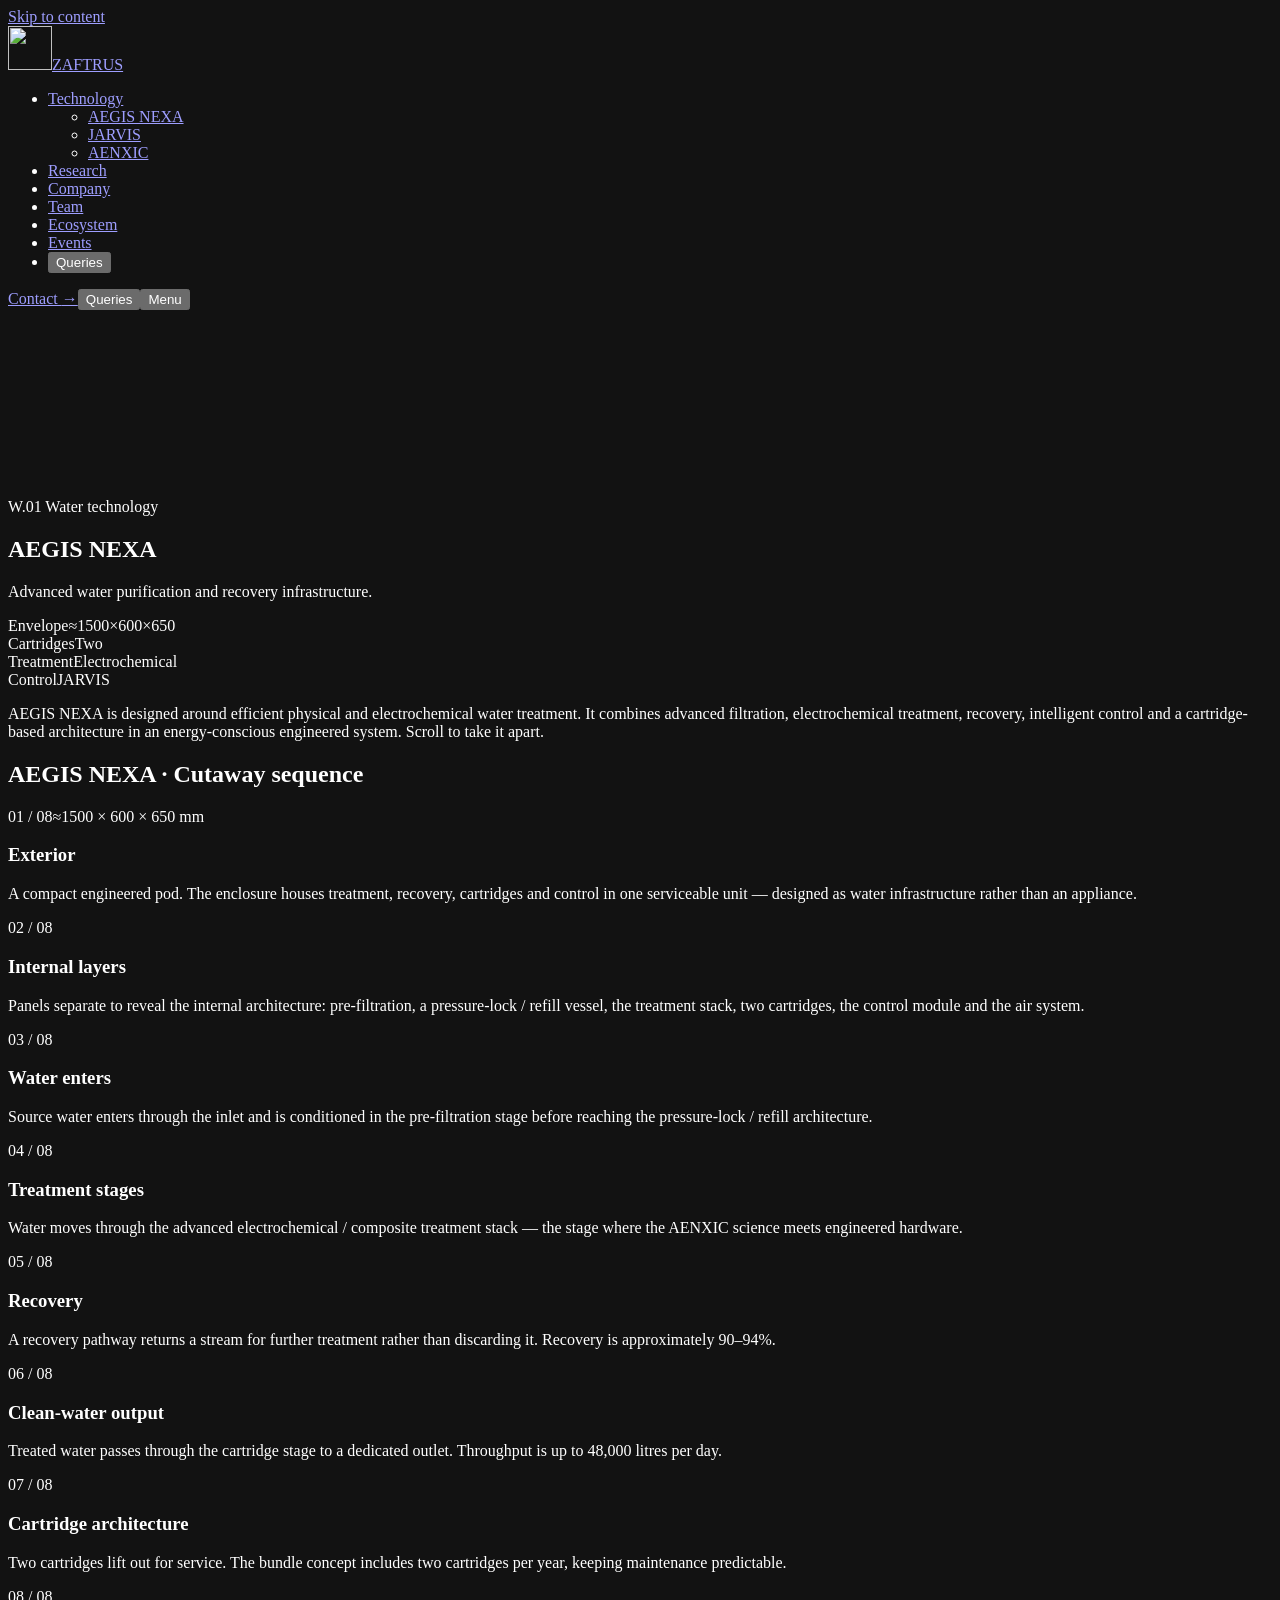
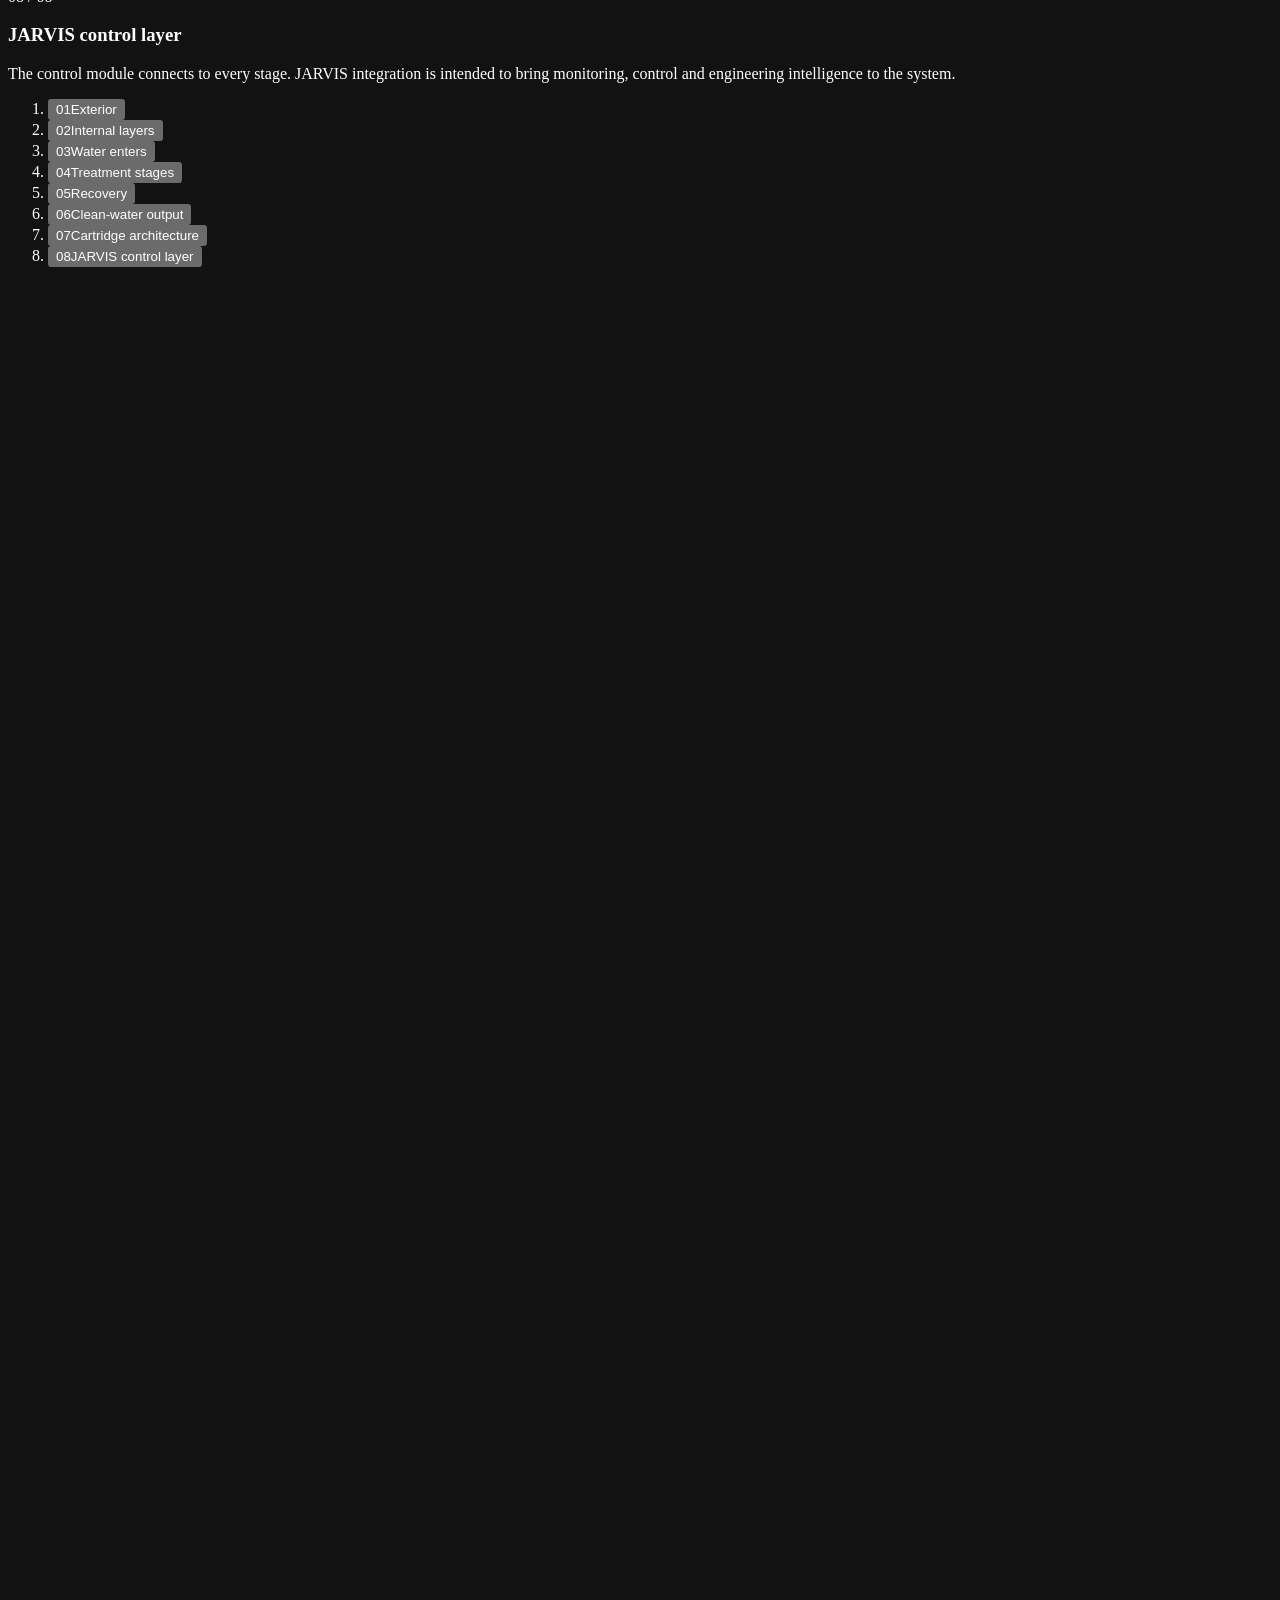
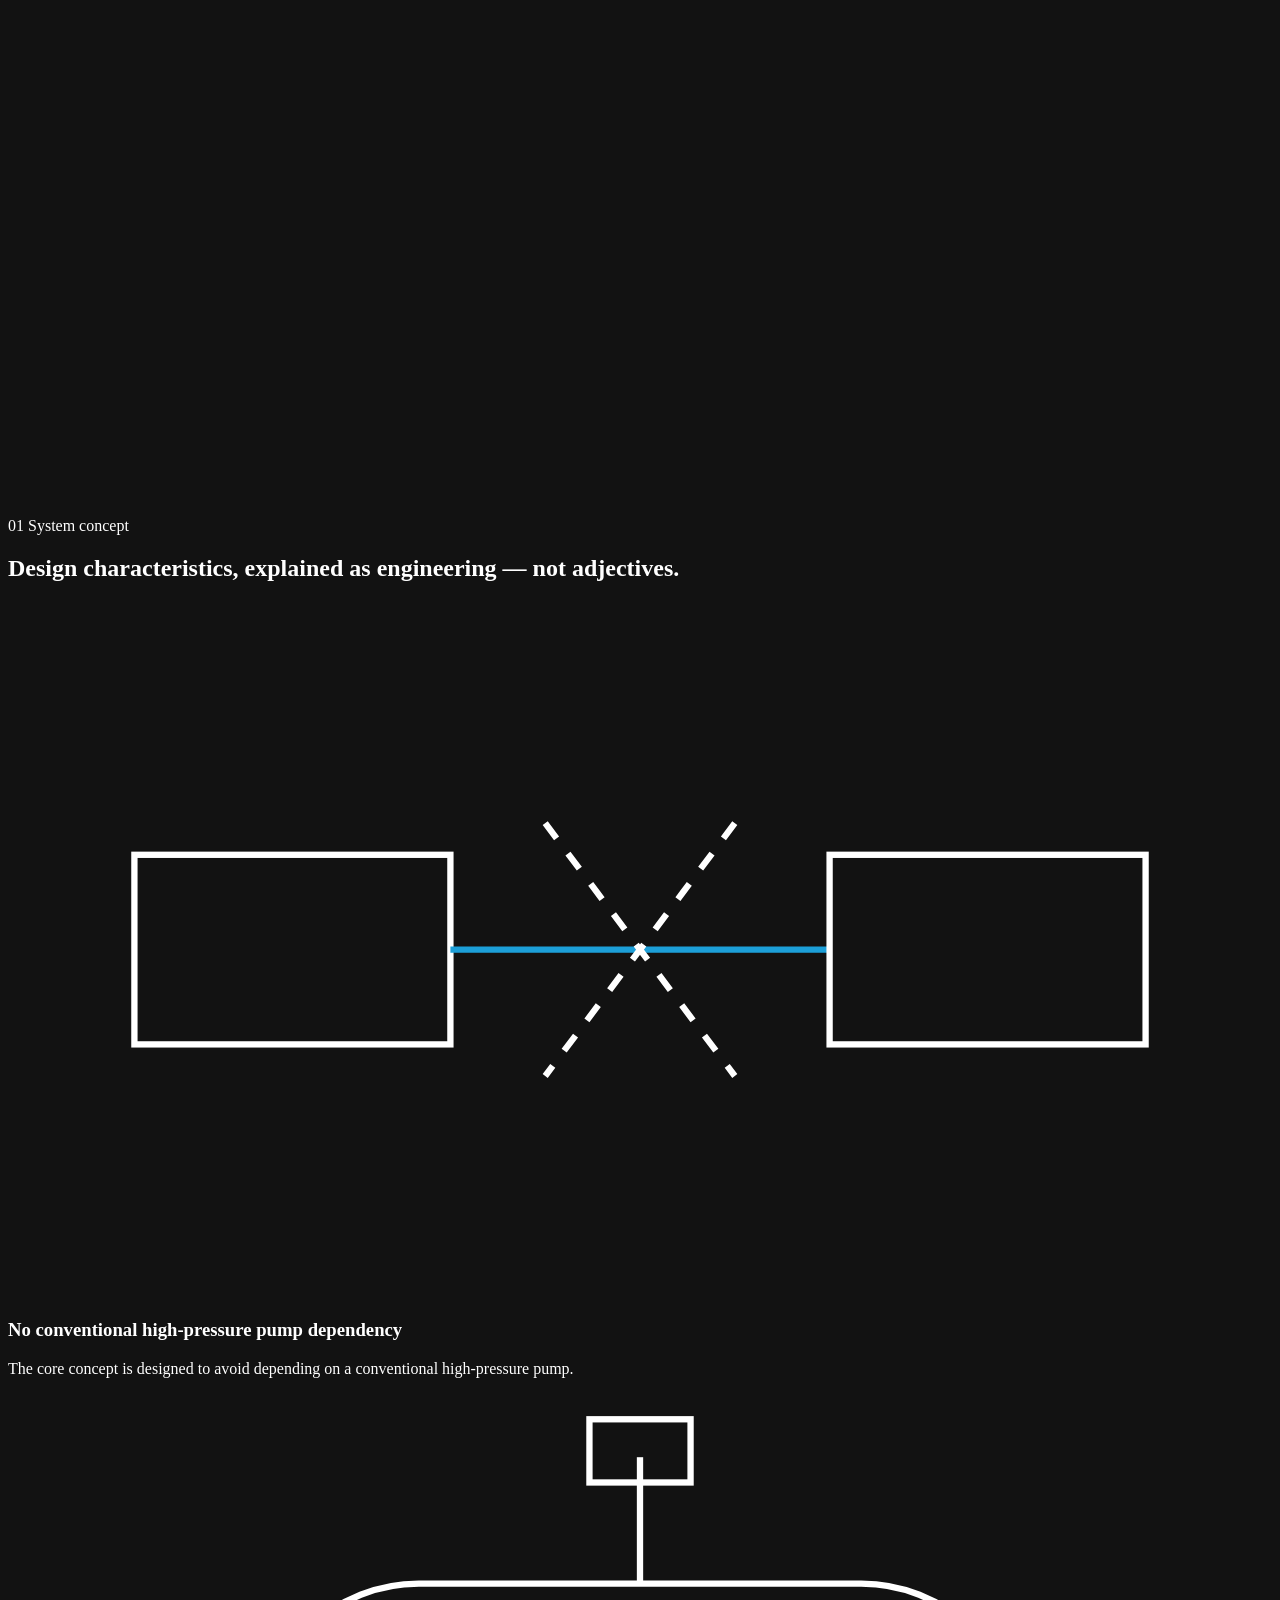
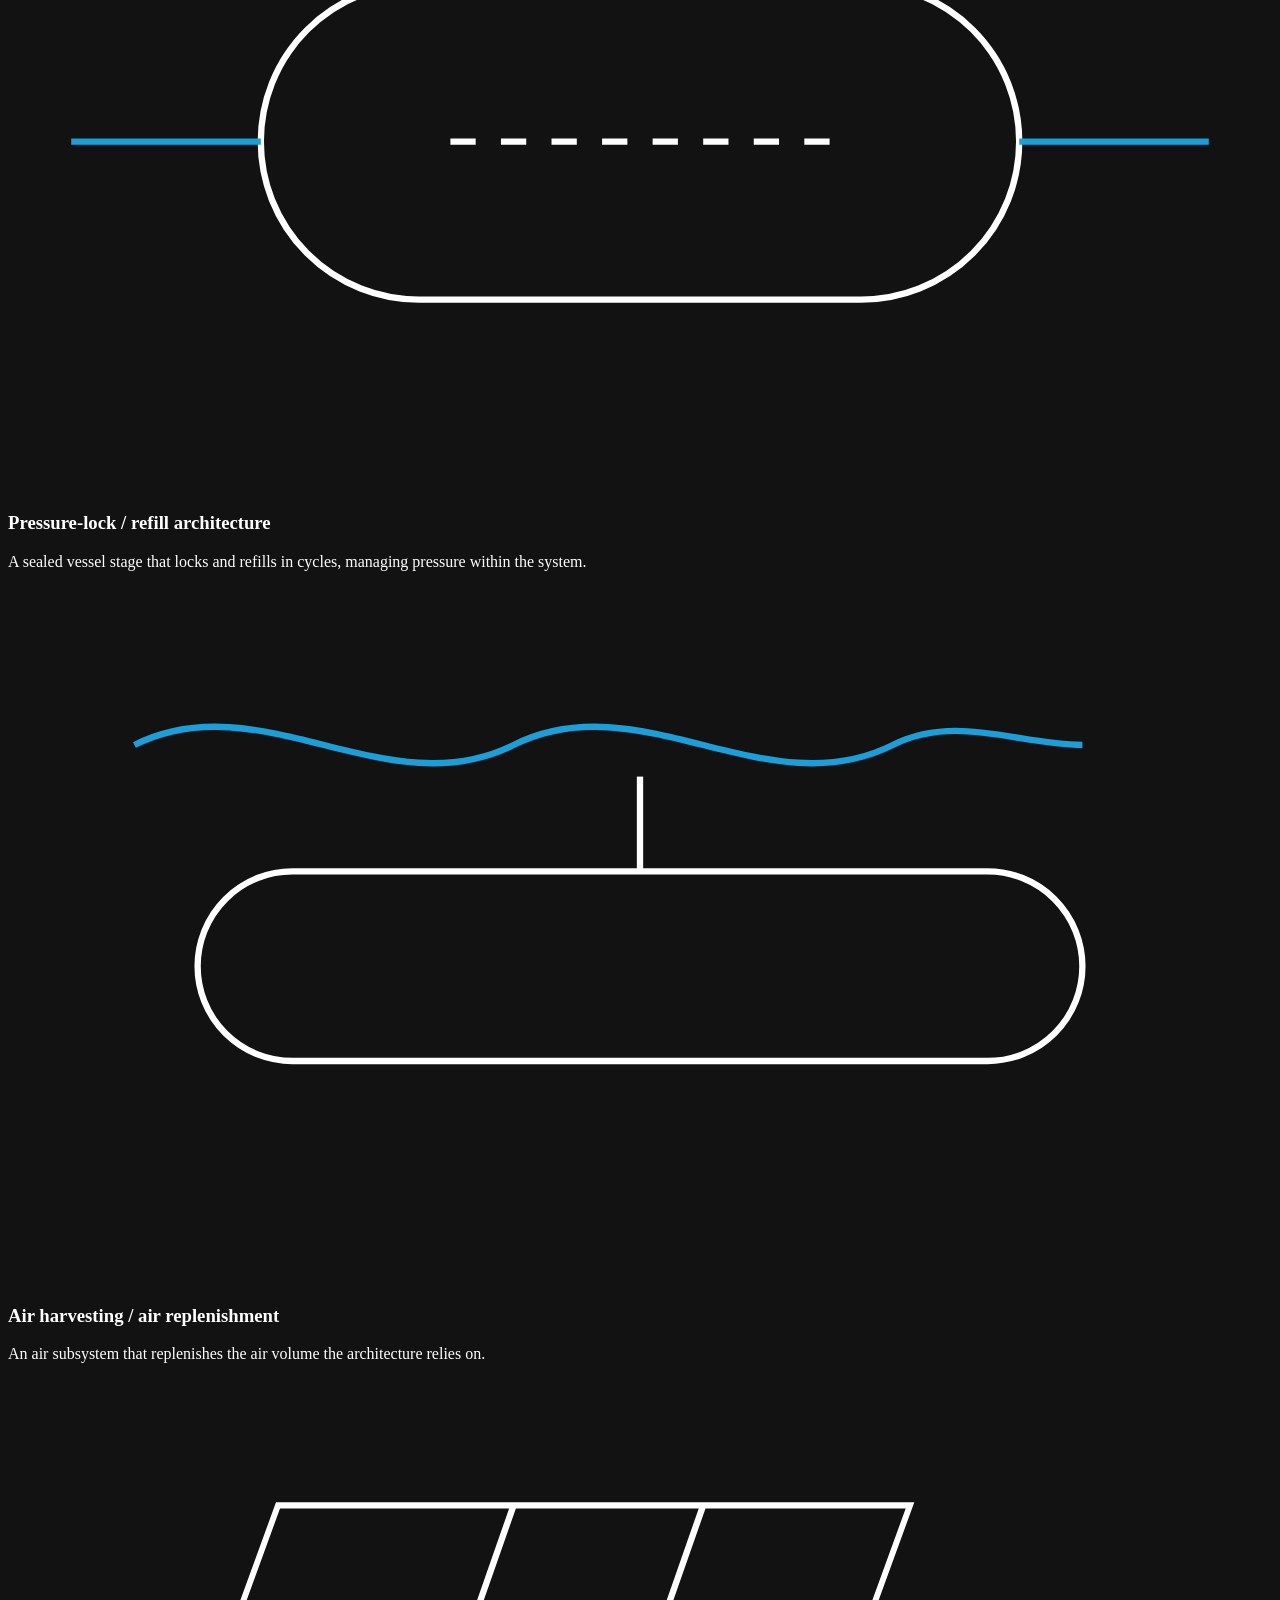
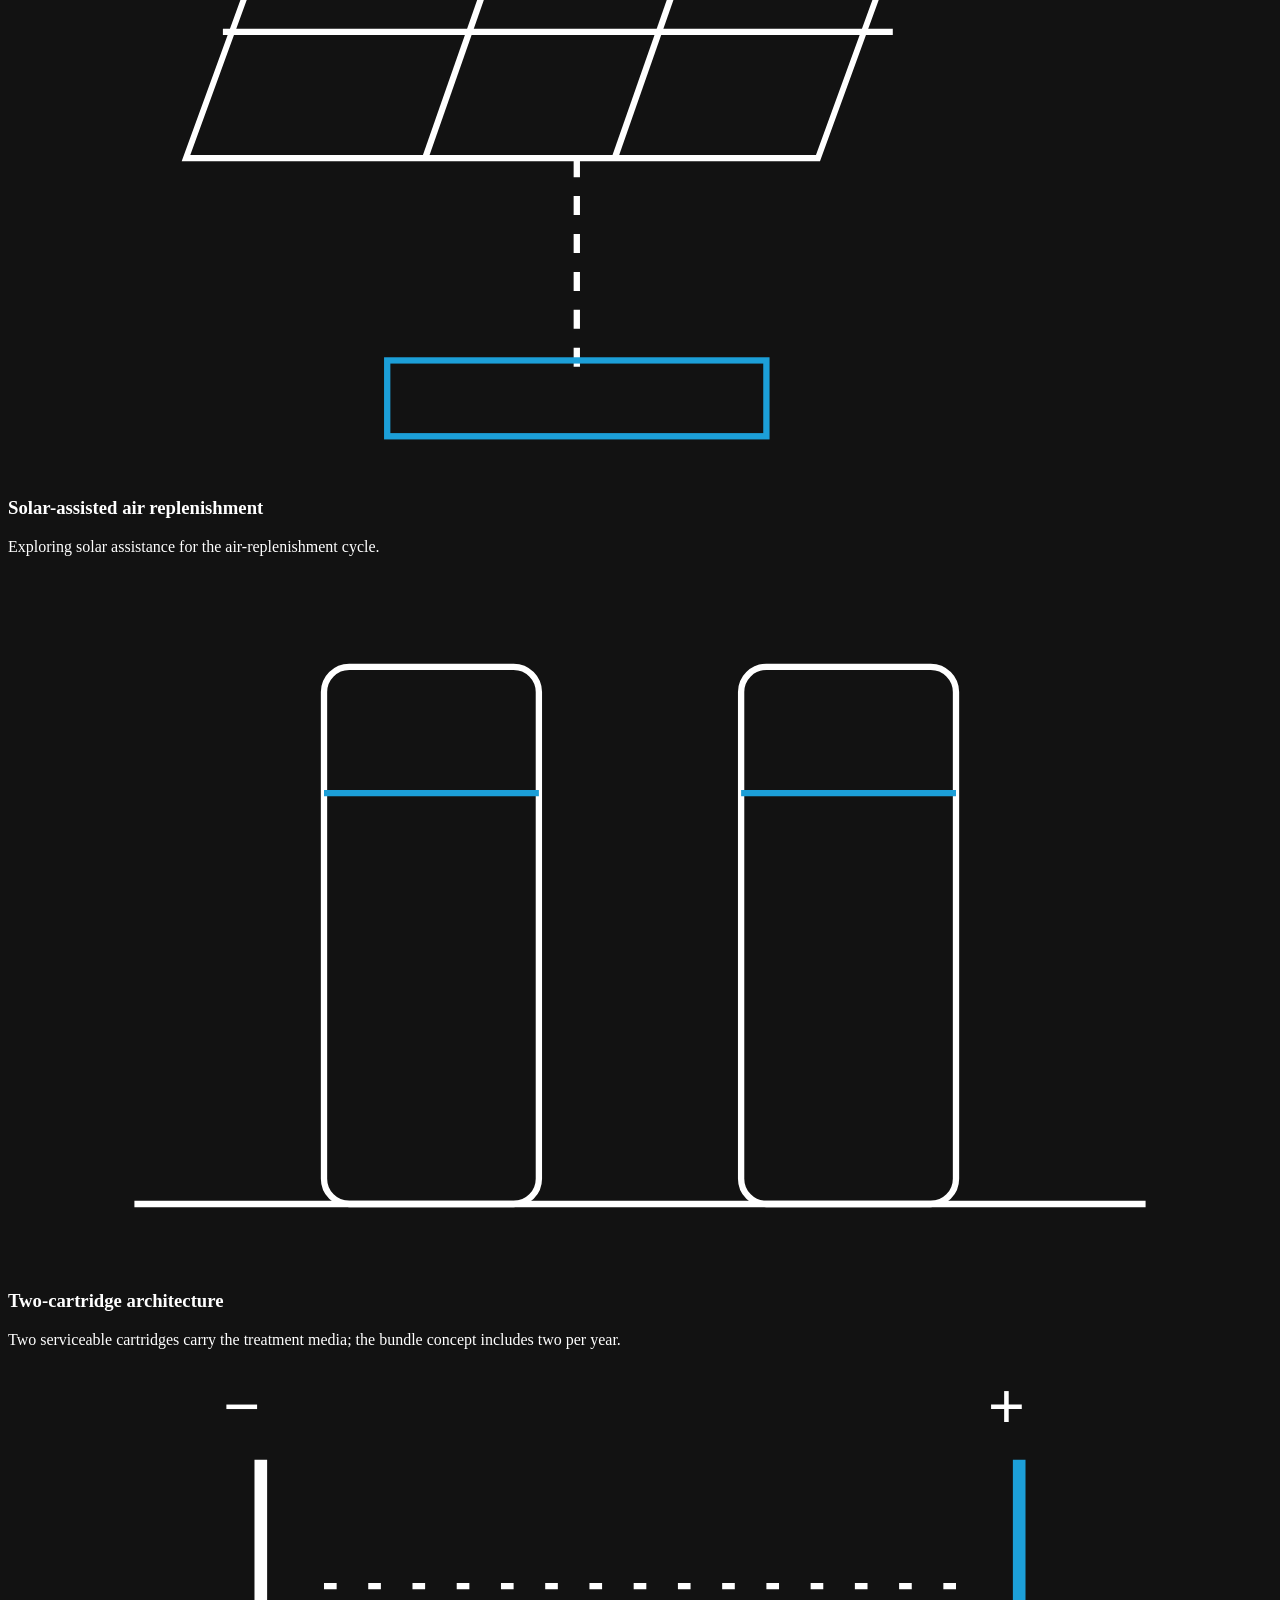
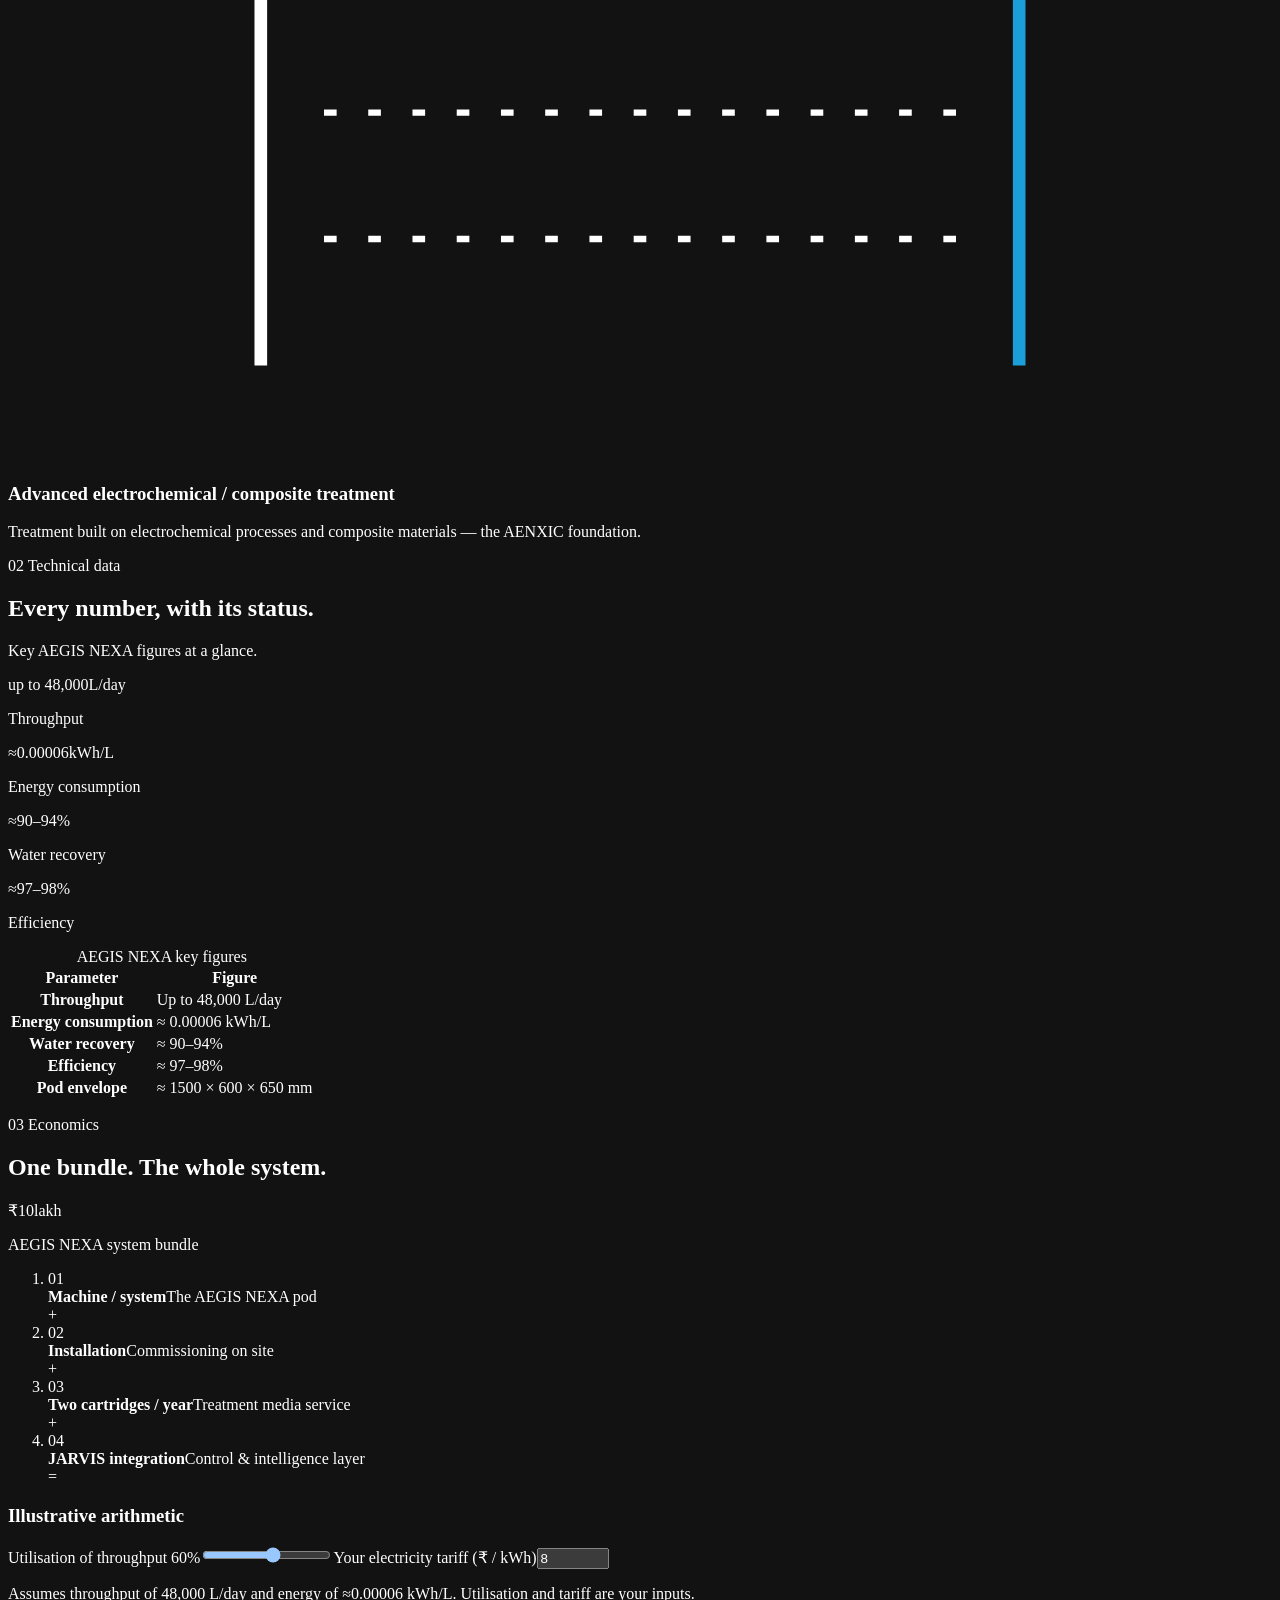
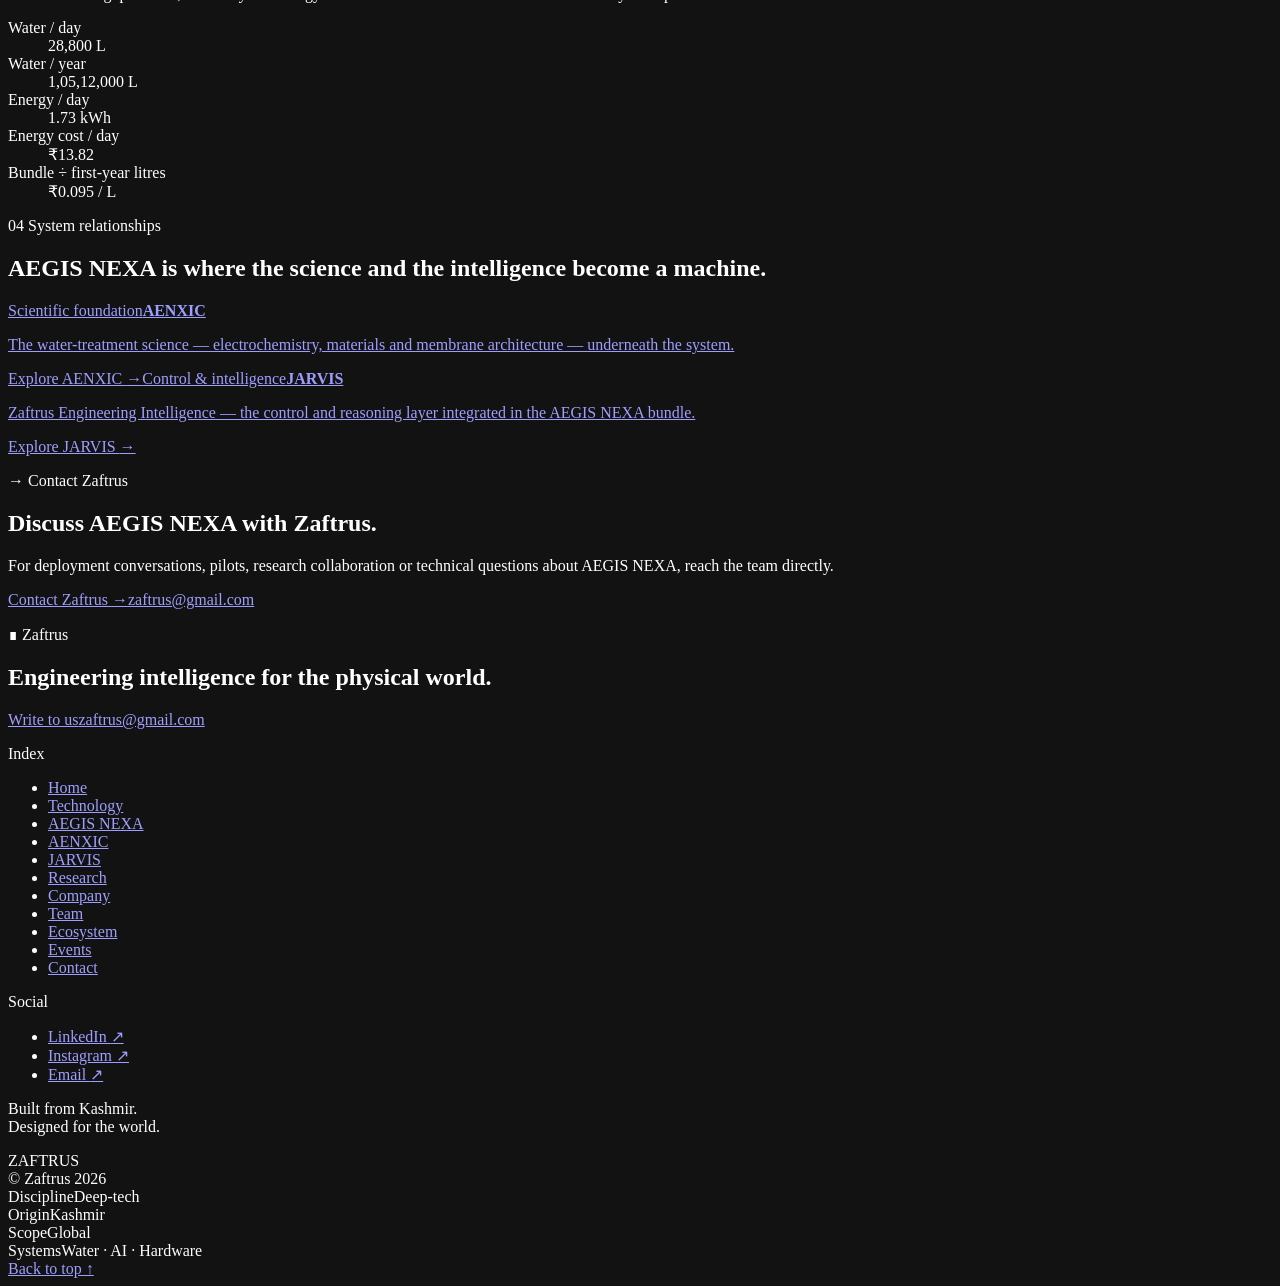
==== commit a8813e24: "Fix GitHub Pages static asset deployment" ====
--- a/aegis-nexa/index.html
+++ b/aegis-nexa/index.html
@@ -1 +1 @@
-<!DOCTYPE html><html lang="en"><head><meta charset="utf-8"><meta name="viewport" content="width=device-width, initial-scale=1, viewport-fit=cover"><title>AEGIS NEXA | Advanced Water Systems | Zaftrus</title><meta name="description" content="AEGIS NEXA is Zaftrus's advanced water purification and recovery infrastructure — electrochemical treatment, two-cartridge architecture and JARVIS control. Explore the system, figures and economics."><link rel="canonical" href="https://superlative-sfogliatella-cff9fb.netlify.app/aegis-nexa/"><meta name="theme-color" content="#080c11"><meta name="color-scheme" content="dark"><link rel="icon" type="image/png" sizes="48x48" href="/zaftrusweb/favicon-48.png"><link rel="icon" type="image/png" sizes="512x512" href="/zaftrusweb/favicon.png"><link rel="apple-touch-icon" href="/zaftrusweb/apple-touch-icon.png"><link rel="sitemap" href="/zaftrusweb/sitemap-index.xml"><meta property="og:type" content="website"><meta property="og:site_name" content="Zaftrus"><meta property="og:title" content="AEGIS NEXA | Advanced Water Systems | Zaftrus"><meta property="og:description" content="AEGIS NEXA is Zaftrus's advanced water purification and recovery infrastructure — electrochemical treatment, two-cartridge architecture and JARVIS control. Explore the system, figures and economics."><meta property="og:url" content="https://superlative-sfogliatella-cff9fb.netlify.app/aegis-nexa/"><meta property="og:image" content="https://superlative-sfogliatella-cff9fb.netlify.app/og-zaftrus.png"><meta property="og:image:width" content="1200"><meta property="og:image:height" content="630"><meta property="og:locale" content="en_IN"><meta name="twitter:card" content="summary_large_image"><meta name="twitter:title" content="AEGIS NEXA | Advanced Water Systems | Zaftrus"><meta name="twitter:description" content="AEGIS NEXA is Zaftrus's advanced water purification and recovery infrastructure — electrochemical treatment, two-cartridge architecture and JARVIS control. Explore the system, figures and economics."><meta name="twitter:image" content="https://superlative-sfogliatella-cff9fb.netlify.app/og-zaftrus.png"><script>document.documentElement.classList.add('js');</script><script type="application/ld+json">[{"@context":"https://schema.org","@type":"Organization","@id":"https://superlative-sfogliatella-cff9fb.netlify.app/#organization","name":"Zaftrus","url":"https://superlative-sfogliatella-cff9fb.netlify.app/","logo":"https://superlative-sfogliatella-cff9fb.netlify.app/brand/zaftrus-logo.png","email":"zaftrus@gmail.com","slogan":"Engineering intelligence for the physical world.","description":"Zaftrus is a deep-tech engineering company originating from Kashmir, developing advanced water technology, physical engineering systems and engineering intelligence.","sameAs":["https://www.linkedin.com/company/zaftrus","https://www.instagram.com/zaftrus_"]},{"@context":"https://schema.org","@type":"BreadcrumbList","itemListElement":[{"@type":"ListItem","position":1,"name":"Home","item":"https://superlative-sfogliatella-cff9fb.netlify.app/"},{"@type":"ListItem","position":2,"name":"AEGIS NEXA","item":"https://superlative-sfogliatella-cff9fb.netlify.app/aegis-nexa/"}]},{"@context":"https://schema.org","@type":"WebPage","name":"AEGIS NEXA | Advanced Water Systems | Zaftrus","about":{"@type":"Thing","name":"AEGIS NEXA","description":"Advanced water purification and recovery infrastructure in development by Zaftrus."}}]</script><link rel="stylesheet" href="/zaftrusweb/_astro/CtaBand.C8Ip3qKf.css"><link rel="stylesheet" href="/zaftrusweb/_astro/aegis-nexa.BxJ6kIxq.css"><link rel="preconnect" href="https://fonts.googleapis.com"><link rel="preconnect" href="https://fonts.gstatic.com" crossorigin><link rel="stylesheet" href="https://fonts.googleapis.com/css2?family=Orbitron:wght@400..900&display=swap"><link rel="stylesheet" href="/zaftrusweb/_astro/zf-theme.css"><link rel="stylesheet" href="/zaftrusweb/_astro/zf-ui.css"><link rel="stylesheet" href="/zaftrusweb/_astro/zf-hero.css"><link rel="stylesheet" href="/zaftrusweb/_astro/zf-polish.v11.css"><link rel="stylesheet" href="/zaftrusweb/_astro/zf-bot.v3.css"></head><body><a class="skip-link" href="#main">Skip to content</a><header class="hdr" data-header data-astro-cid-nen7h5rs><div class="hdr__in wrap" data-astro-cid-nen7h5rs><a href="/zaftrusweb/" class="hdr__brand" aria-label="Zaftrus — home" data-astro-cid-nen7h5rs><img src="/zaftrusweb/brand/zaftrus-logo-88.png" srcset="/zaftrusweb/brand/zaftrus-logo-88.png 1x, /brand/zaftrus-logo.png 2x" width="44" height="44" alt="" class="hdr__logo" fetchpriority="high" data-astro-cid-nen7h5rs><span class="hdr__word" data-astro-cid-nen7h5rs>ZAFTRUS</span></a><nav class="hdr__nav" aria-label="Primary" data-astro-cid-nen7h5rs><ul data-astro-cid-nen7h5rs><li class="hdr__dd" data-astro-cid-nen7h5rs><a href="/zaftrusweb/technology/" data-astro-cid-nen7h5rs data-here="true">Technology<i class="hdr__caret" aria-hidden="true"></i></a><ul class="hdr__sub" aria-label="Technology"><li><a href="/zaftrusweb/aegis-nexa/" aria-current="page">AEGIS NEXA</a></li><li><a href="/zaftrusweb/jarvis/">JARVIS</a></li><li><a href="/zaftrusweb/aenxic/">AENXIC</a></li></ul></li><li data-astro-cid-nen7h5rs><a href="/zaftrusweb/research/" data-astro-cid-nen7h5rs>Research</a></li><li data-astro-cid-nen7h5rs><a href="/zaftrusweb/company/" data-astro-cid-nen7h5rs>Company</a></li><li data-astro-cid-nen7h5rs><a href="/zaftrusweb/team/" data-astro-cid-nen7h5rs>Team</a></li><li data-astro-cid-nen7h5rs><a href="/zaftrusweb/ecosystem/" data-astro-cid-nen7h5rs>Ecosystem</a></li><li data-astro-cid-nen7h5rs><a href="/zaftrusweb/events/" data-astro-cid-nen7h5rs>Events</a></li><li data-astro-cid-nen7h5rs><button type="button" class="hdr__q" data-zfq-open aria-haspopup="dialog" aria-expanded="false" data-astro-cid-nen7h5rs><i class="hdr__qdot" aria-hidden="true"></i>Queries</button></li></ul></nav><a href="/zaftrusweb/contact/" class="btn hdr__cta" data-magnetic data-astro-cid-nen7h5rs>Contact <span class="arr" aria-hidden="true" data-astro-cid-nen7h5rs>→</span></a><button type="button" class="hdr__q hdr__q--pill" data-zfq-open aria-haspopup="dialog" aria-expanded="false" data-astro-cid-nen7h5rs><i class="hdr__qdot" aria-hidden="true"></i>Queries</button><button class="hdr__toggle" type="button" aria-expanded="false" aria-controls="mobile-menu" data-menu-toggle data-astro-cid-nen7h5rs><span class="sr-only" data-astro-cid-nen7h5rs>Menu</span><span class="hdr__bars" aria-hidden="true" data-astro-cid-nen7h5rs><i data-astro-cid-nen7h5rs></i><i data-astro-cid-nen7h5rs></i></span></button></div><div class="mnav" id="mobile-menu" data-menu hidden data-astro-cid-nen7h5rs><div class="mnav__in wrap" data-astro-cid-nen7h5rs><p class="label" data-astro-cid-nen7h5rs>Index</p><ol class="mnav__list" data-astro-cid-nen7h5rs><li data-astro-cid-nen7h5rs><a href="/zaftrusweb/" data-astro-cid-nen7h5rs><span class="mono" data-astro-cid-nen7h5rs>00</span>Home</a></li><li data-astro-cid-nen7h5rs><a href="/zaftrusweb/technology/" data-astro-cid-nen7h5rs><span class="mono" data-astro-cid-nen7h5rs>01</span>Technology</a></li><li data-astro-cid-nen7h5rs><a href="/zaftrusweb/aegis-nexa/" aria-current="page" data-astro-cid-nen7h5rs><span class="mono" data-astro-cid-nen7h5rs>02</span>AEGIS NEXA</a></li><li data-astro-cid-nen7h5rs><a href="/zaftrusweb/aenxic/" data-astro-cid-nen7h5rs><span class="mono" data-astro-cid-nen7h5rs>03</span>AENXIC</a></li><li data-astro-cid-nen7h5rs><a href="/zaftrusweb/jarvis/" data-astro-cid-nen7h5rs><span class="mono" data-astro-cid-nen7h5rs>04</span>JARVIS</a></li><li data-astro-cid-nen7h5rs><a href="/zaftrusweb/research/" data-astro-cid-nen7h5rs><span class="mono" data-astro-cid-nen7h5rs>05</span>Research</a></li><li data-astro-cid-nen7h5rs><a href="/zaftrusweb/company/" data-astro-cid-nen7h5rs><span class="mono" data-astro-cid-nen7h5rs>06</span>Company</a></li><li data-astro-cid-nen7h5rs><a href="/zaftrusweb/team/" data-astro-cid-nen7h5rs><span class="mono" data-astro-cid-nen7h5rs>07</span>Team</a></li><li data-astro-cid-nen7h5rs><a href="/zaftrusweb/ecosystem/" data-astro-cid-nen7h5rs><span class="mono" data-astro-cid-nen7h5rs>08</span>Ecosystem</a></li><li data-astro-cid-nen7h5rs><a href="/zaftrusweb/events/" data-astro-cid-nen7h5rs><span class="mono" data-astro-cid-nen7h5rs>09</span>Events</a></li><li data-astro-cid-nen7h5rs><a href="/zaftrusweb/contact/" data-astro-cid-nen7h5rs><span class="mono" data-astro-cid-nen7h5rs>10</span>Contact</a></li><li data-astro-cid-nen7h5rs><button type="button" class="mnav__q" data-zfq-open data-astro-cid-nen7h5rs><span class="mono" data-astro-cid-nen7h5rs>11</span>Queries</button></li></ol><p class="label mnav__foot" data-astro-cid-nen7h5rs>Engineering intelligence for the physical world.</p></div></div></header><main id="main"><section class="page-hero bg-grid--fine zf-hero zf-hero--img" aria-labelledby="nexa-hero" data-astro-cid-bac6bcrh><div class="zfh" data-zfh="plant" data-flow="right" style="--pos:78% 60%;--zoom:1.45" aria-hidden="true"><div class="zfh__img"><div class="zfh__pan"><img src="/zaftrusweb/media/hero-plant-1680.webp" srcset="/zaftrusweb/media/hero-plant-900.webp 900w, /media/hero-plant-1680.webp 1680w" sizes="(max-width:860px) 100vw, 86vw" alt="" decoding="async" fetchpriority="low"></div><div class="zfh__tint"></div><div class="zfh__dim"></div><div class="zfh__glow"></div></div><canvas class="zfh__fx"></canvas></div><div class="wrap" data-astro-cid-bac6bcrh><div class="page-hero__meta" data-reveal data-astro-cid-bac6bcrh><p class="eyebrow" data-astro-cid-bac6bcrh><span class="idx" data-astro-cid-bac6bcrh>W.01</span> Water technology</p></div><h1 id="nexa-hero" class="display" data-reveal="lines" data-astro-cid-bac6bcrh><span class="split-line" data-astro-cid-bac6bcrh><span data-astro-cid-bac6bcrh>AEGIS NEXA</span></span></h1><div class="nh__row" data-astro-cid-bac6bcrh><p class="lede" data-reveal style="--d:2" data-astro-cid-bac6bcrh>Advanced water purification and recovery infrastructure.</p><div class="title-block" data-reveal style="--d:3" data-astro-cid-bac6bcrh><div data-astro-cid-bac6bcrh><span data-astro-cid-bac6bcrh>Envelope</span>≈1500×600×650</div><div data-astro-cid-bac6bcrh><span data-astro-cid-bac6bcrh>Cartridges</span>Two</div><div data-astro-cid-bac6bcrh><span data-astro-cid-bac6bcrh>Treatment</span>Electrochemical</div><div data-astro-cid-bac6bcrh><span data-astro-cid-bac6bcrh>Control</span>JARVIS</div></div></div><p class="body-lg nh__intro" data-reveal style="--d:4" data-astro-cid-bac6bcrh>AEGIS NEXA is designed around efficient physical and electrochemical water treatment. It combines advanced filtration, electrochemical treatment, recovery, intelligent control and a cartridge-based architecture in an energy-conscious engineered system. Scroll to take it apart.</p></div></section><section class="pin story" data-pin data-steps="8" style="height: 860vh" aria-labelledby="cutaway-title" data-astro-cid-ixpjekpb><div class="pin__sticky story__sticky" data-astro-cid-ixpjekpb><div class="story__bg bg-grid" aria-hidden="true" data-astro-cid-ixpjekpb></div><div class="story__stage" data-astro-cid-ixpjekpb><div class="stage" data-scene="nexa" role="img" aria-label="AEGIS NEXA cutaway sequence: exterior, internal layers, water inlet, treatment stages, recovery, output, cartridges and JARVIS control layer."><div class="stage-fallback" aria-hidden="true"></div></div></div><div class="wrap story__ui" data-astro-cid-ixpjekpb><div class="story__panel" data-astro-cid-ixpjekpb><h2 id="cutaway-title" class="label label--ink story__heading" data-astro-cid-ixpjekpb>AEGIS NEXA · Cutaway sequence</h2><div class="story__steps" data-astro-cid-ixpjekpb><article class="story__step" data-step-index="0" aria-label="Stage 1 of 8: Exterior" data-astro-cid-ixpjekpb><p class="story__num mono" data-astro-cid-ixpjekpb><span class="accent" data-astro-cid-ixpjekpb>01</span> / 08<span class="story__meta" data-astro-cid-ixpjekpb>≈1500 × 600 × 650 mm</span></p><h3 class="h2 story__title" data-astro-cid-ixpjekpb>Exterior</h3><p class="story__text" data-astro-cid-ixpjekpb>A compact engineered pod. The enclosure houses treatment, recovery, cartridges and control in one serviceable unit — designed as water infrastructure rather than an appliance.</p></article><article class="story__step" data-step-index="1" aria-label="Stage 2 of 8: Internal layers" data-astro-cid-ixpjekpb><p class="story__num mono" data-astro-cid-ixpjekpb><span class="accent" data-astro-cid-ixpjekpb>02</span> / 08</p><h3 class="h2 story__title" data-astro-cid-ixpjekpb>Internal layers</h3><p class="story__text" data-astro-cid-ixpjekpb>Panels separate to reveal the internal architecture: pre-filtration, a pressure-lock / refill vessel, the treatment stack, two cartridges, the control module and the air system.</p></article><article class="story__step" data-step-index="2" aria-label="Stage 3 of 8: Water enters" data-astro-cid-ixpjekpb><p class="story__num mono" data-astro-cid-ixpjekpb><span class="accent" data-astro-cid-ixpjekpb>03</span> / 08</p><h3 class="h2 story__title" data-astro-cid-ixpjekpb>Water enters</h3><p class="story__text" data-astro-cid-ixpjekpb>Source water enters through the inlet and is conditioned in the pre-filtration stage before reaching the pressure-lock / refill architecture.</p></article><article class="story__step" data-step-index="3" aria-label="Stage 4 of 8: Treatment stages" data-astro-cid-ixpjekpb><p class="story__num mono" data-astro-cid-ixpjekpb><span class="accent" data-astro-cid-ixpjekpb>04</span> / 08</p><h3 class="h2 story__title" data-astro-cid-ixpjekpb>Treatment stages</h3><p class="story__text" data-astro-cid-ixpjekpb>Water moves through the advanced electrochemical / composite treatment stack — the stage where the AENXIC science meets engineered hardware.</p></article><article class="story__step" data-step-index="4" aria-label="Stage 5 of 8: Recovery" data-astro-cid-ixpjekpb><p class="story__num mono" data-astro-cid-ixpjekpb><span class="accent" data-astro-cid-ixpjekpb>05</span> / 08</p><h3 class="h2 story__title" data-astro-cid-ixpjekpb>Recovery</h3><p class="story__text" data-astro-cid-ixpjekpb>A recovery pathway returns a stream for further treatment rather than discarding it. Recovery is approximately 90–94%.</p></article><article class="story__step" data-step-index="5" aria-label="Stage 6 of 8: Clean-water output" data-astro-cid-ixpjekpb><p class="story__num mono" data-astro-cid-ixpjekpb><span class="accent" data-astro-cid-ixpjekpb>06</span> / 08</p><h3 class="h2 story__title" data-astro-cid-ixpjekpb>Clean-water output</h3><p class="story__text" data-astro-cid-ixpjekpb>Treated water passes through the cartridge stage to a dedicated outlet. Throughput is up to 48,000 litres per day.</p></article><article class="story__step" data-step-index="6" aria-label="Stage 7 of 8: Cartridge architecture" data-astro-cid-ixpjekpb><p class="story__num mono" data-astro-cid-ixpjekpb><span class="accent" data-astro-cid-ixpjekpb>07</span> / 08</p><h3 class="h2 story__title" data-astro-cid-ixpjekpb>Cartridge architecture</h3><p class="story__text" data-astro-cid-ixpjekpb>Two cartridges lift out for service. The bundle concept includes two cartridges per year, keeping maintenance predictable.</p></article><article class="story__step" data-step-index="7" aria-label="Stage 8 of 8: JARVIS control layer" data-astro-cid-ixpjekpb><p class="story__num mono" data-astro-cid-ixpjekpb><span class="accent" data-astro-cid-ixpjekpb>08</span> / 08</p><h3 class="h2 story__title" data-astro-cid-ixpjekpb>JARVIS control layer</h3><p class="story__text" data-astro-cid-ixpjekpb>The control module connects to every stage. JARVIS integration is intended to bring monitoring, control and engineering intelligence to the system.</p></article></div></div><nav class="story__nav" aria-label="Stages" data-astro-cid-ixpjekpb><div class="story__progress" aria-hidden="true" data-astro-cid-ixpjekpb><i data-astro-cid-ixpjekpb></i></div><ol data-astro-cid-ixpjekpb><li data-step-index="0" data-astro-cid-ixpjekpb><button type="button" data-step-jump="0" data-astro-cid-ixpjekpb><span class="mono" data-astro-cid-ixpjekpb>01</span><span class="story__navlabel" data-astro-cid-ixpjekpb>Exterior</span></button></li><li data-step-index="1" data-astro-cid-ixpjekpb><button type="button" data-step-jump="1" data-astro-cid-ixpjekpb><span class="mono" data-astro-cid-ixpjekpb>02</span><span class="story__navlabel" data-astro-cid-ixpjekpb>Internal layers</span></button></li><li data-step-index="2" data-astro-cid-ixpjekpb><button type="button" data-step-jump="2" data-astro-cid-ixpjekpb><span class="mono" data-astro-cid-ixpjekpb>03</span><span class="story__navlabel" data-astro-cid-ixpjekpb>Water enters</span></button></li><li data-step-index="3" data-astro-cid-ixpjekpb><button type="button" data-step-jump="3" data-astro-cid-ixpjekpb><span class="mono" data-astro-cid-ixpjekpb>04</span><span class="story__navlabel" data-astro-cid-ixpjekpb>Treatment stages</span></button></li><li data-step-index="4" data-astro-cid-ixpjekpb><button type="button" data-step-jump="4" data-astro-cid-ixpjekpb><span class="mono" data-astro-cid-ixpjekpb>05</span><span class="story__navlabel" data-astro-cid-ixpjekpb>Recovery</span></button></li><li data-step-index="5" data-astro-cid-ixpjekpb><button type="button" data-step-jump="5" data-astro-cid-ixpjekpb><span class="mono" data-astro-cid-ixpjekpb>06</span><span class="story__navlabel" data-astro-cid-ixpjekpb>Clean-water output</span></button></li><li data-step-index="6" data-astro-cid-ixpjekpb><button type="button" data-step-jump="6" data-astro-cid-ixpjekpb><span class="mono" data-astro-cid-ixpjekpb>07</span><span class="story__navlabel" data-astro-cid-ixpjekpb>Cartridge architecture</span></button></li><li data-step-index="7" data-astro-cid-ixpjekpb><button type="button" data-step-jump="7" data-astro-cid-ixpjekpb><span class="mono" data-astro-cid-ixpjekpb>08</span><span class="story__navlabel" data-astro-cid-ixpjekpb>JARVIS control layer</span></button></li></ol></nav></div></div></section><section class="section concept" aria-labelledby="concept-title" data-astro-cid-bac6bcrh><div class="wrap" data-astro-cid-bac6bcrh><div class="concept__head" data-astro-cid-bac6bcrh><p class="eyebrow" data-reveal data-astro-cid-bac6bcrh><span class="idx" data-astro-cid-bac6bcrh>01</span> System concept</p><h2 id="concept-title" class="h2" data-reveal style="--d:1" data-astro-cid-bac6bcrh>Design characteristics, explained as engineering — not adjectives.</h2></div><div class="concept__grid cells" data-astro-cid-bac6bcrh><article data-reveal style="--d:0" data-astro-cid-bac6bcrh><svg class="concept__svg" viewBox="0 0 200 110" fill="none" stroke="currentColor" stroke-width="1" aria-hidden="true" data-draw data-astro-cid-bac6bcrh><rect x="20" y="40" width="50" height="30" data-astro-cid-bac6bcrh></rect><line x1="70" y1="55" x2="130" y2="55" stroke="#1c9fd8" data-astro-cid-bac6bcrh></line><rect x="130" y="40" width="50" height="30" data-astro-cid-bac6bcrh></rect><line x1="85" y1="35" x2="115" y2="75" stroke-dasharray="3 3" data-astro-cid-bac6bcrh></line><line x1="115" y1="35" x2="85" y2="75" stroke-dasharray="3 3" data-astro-cid-bac6bcrh></line></svg><h3 class="h3" data-astro-cid-bac6bcrh>No conventional high-pressure pump dependency</h3><p data-astro-cid-bac6bcrh>The core concept is designed to avoid depending on a conventional high-pressure pump.</p></article><article data-reveal style="--d:1" data-astro-cid-bac6bcrh><svg class="concept__svg" viewBox="0 0 200 110" fill="none" stroke="currentColor" stroke-width="1" aria-hidden="true" data-draw data-astro-cid-bac6bcrh><rect x="40" y="30" width="120" height="50" rx="25" data-astro-cid-bac6bcrh></rect><line x1="100" y1="10" x2="100" y2="30" data-astro-cid-bac6bcrh></line><rect x="92" y="4" width="16" height="10" data-astro-cid-bac6bcrh></rect><line x1="10" y1="55" x2="40" y2="55" stroke="#1c9fd8" data-astro-cid-bac6bcrh></line><line x1="160" y1="55" x2="190" y2="55" stroke="#1c9fd8" data-astro-cid-bac6bcrh></line><path d="M70 55h60" stroke-dasharray="4 4" data-astro-cid-bac6bcrh></path></svg><h3 class="h3" data-astro-cid-bac6bcrh>Pressure-lock / refill architecture</h3><p data-astro-cid-bac6bcrh>A sealed vessel stage that locks and refills in cycles, managing pressure within the system.</p></article><article data-reveal style="--d:2" data-astro-cid-bac6bcrh><svg class="concept__svg" viewBox="0 0 200 110" fill="none" stroke="currentColor" stroke-width="1" aria-hidden="true" data-draw data-astro-cid-bac6bcrh><rect x="30" y="45" width="140" height="30" rx="15" data-astro-cid-bac6bcrh></rect><path d="M20 25c20-10 40 10 60 0M80 25c20-10 40 10 60 0M140 25c10-5 20 0 30 0" stroke="#1c9fd8" data-astro-cid-bac6bcrh></path><line x1="100" y1="30" x2="100" y2="45" data-astro-cid-bac6bcrh></line></svg><h3 class="h3" data-astro-cid-bac6bcrh>Air harvesting / air replenishment</h3><p data-astro-cid-bac6bcrh>An air subsystem that replenishes the air volume the architecture relies on.</p></article><article data-reveal style="--d:0" data-astro-cid-bac6bcrh><svg class="concept__svg" viewBox="0 0 200 110" fill="none" stroke="currentColor" stroke-width="1" aria-hidden="true" data-draw data-astro-cid-bac6bcrh><rect x="50" y="20" width="100" height="40" transform="skewX(-20)" data-astro-cid-bac6bcrh></rect><line x1="80" y1="20" x2="66" y2="60" data-astro-cid-bac6bcrh></line><line x1="110" y1="20" x2="96" y2="60" data-astro-cid-bac6bcrh></line><line x1="34" y1="40" x2="140" y2="40" data-astro-cid-bac6bcrh></line><line x1="90" y1="60" x2="90" y2="95" stroke-dasharray="3 3" data-astro-cid-bac6bcrh></line><rect x="60" y="92" width="60" height="12" stroke="#1c9fd8" data-astro-cid-bac6bcrh></rect></svg><h3 class="h3" data-astro-cid-bac6bcrh>Solar-assisted air replenishment</h3><p data-astro-cid-bac6bcrh>Exploring solar assistance for the air-replenishment cycle.</p></article><article data-reveal style="--d:1" data-astro-cid-bac6bcrh><svg class="concept__svg" viewBox="0 0 200 110" fill="none" stroke="currentColor" stroke-width="1" aria-hidden="true" data-draw data-astro-cid-bac6bcrh><rect x="50" y="15" width="34" height="85" rx="4" data-astro-cid-bac6bcrh></rect><rect x="116" y="15" width="34" height="85" rx="4" data-astro-cid-bac6bcrh></rect><line x1="50" y1="35" x2="84" y2="35" stroke="#1c9fd8" data-astro-cid-bac6bcrh></line><line x1="116" y1="35" x2="150" y2="35" stroke="#1c9fd8" data-astro-cid-bac6bcrh></line><line x1="20" y1="100" x2="180" y2="100" data-astro-cid-bac6bcrh></line></svg><h3 class="h3" data-astro-cid-bac6bcrh>Two-cartridge architecture</h3><p data-astro-cid-bac6bcrh>Two serviceable cartridges carry the treatment media; the bundle concept includes two per year.</p></article><article data-reveal style="--d:2" data-astro-cid-bac6bcrh><svg class="concept__svg" viewBox="0 0 200 110" fill="none" stroke="currentColor" stroke-width="1" aria-hidden="true" data-draw data-astro-cid-bac6bcrh><line x1="40" y1="15" x2="40" y2="95" stroke-width="2" data-astro-cid-bac6bcrh></line><line x1="160" y1="15" x2="160" y2="95" stroke-width="2" stroke="#1c9fd8" data-astro-cid-bac6bcrh></line><path d="M50 35h100M50 55h100M50 75h100" stroke-dasharray="2 5" data-astro-cid-bac6bcrh></path><text x="34" y="10" font-size="10" fill="currentColor" stroke="none" font-family="monospace" data-astro-cid-bac6bcrh>−</text><text x="155" y="10" font-size="10" fill="currentColor" stroke="none" font-family="monospace" data-astro-cid-bac6bcrh>+</text></svg><h3 class="h3" data-astro-cid-bac6bcrh>Advanced electrochemical / composite treatment</h3><p data-astro-cid-bac6bcrh>Treatment built on electrochemical processes and composite materials — the AENXIC foundation.</p></article></div></div></section><section class="section section--rule data" aria-labelledby="data-title" data-astro-cid-bac6bcrh><div class="wrap" data-astro-cid-bac6bcrh><div class="data__head" data-astro-cid-bac6bcrh><div data-astro-cid-bac6bcrh><p class="eyebrow" data-reveal data-astro-cid-bac6bcrh><span class="idx" data-astro-cid-bac6bcrh>02</span> Technical data</p><h2 id="data-title" class="h2" data-reveal style="--d:1" data-astro-cid-bac6bcrh>Every number, with its status.</h2></div><p class="body-lg" data-reveal style="--d:2" data-astro-cid-bac6bcrh>Key AEGIS NEXA figures at a glance.</p></div><div class="nm cells" data-astro-cid-i2oruviy><div data-reveal data-astro-cid-i2oruviy><p class="metric__value" data-astro-cid-i2oruviy><span data-astro-cid-i2oruviy>up to </span><span data-count="48000" data-astro-cid-i2oruviy>48,000</span><span class="metric__unit" data-astro-cid-i2oruviy>L/day</span></p><p class="label" data-astro-cid-i2oruviy>Throughput</p></div><div data-reveal style="--d:1" data-astro-cid-i2oruviy><p class="metric__value" data-astro-cid-i2oruviy><span class="tilde" data-astro-cid-i2oruviy>≈</span><span data-count="0.00006" data-decimals="5" data-astro-cid-i2oruviy>0.00006</span><span class="metric__unit" data-astro-cid-i2oruviy>kWh/L</span></p><p class="label" data-astro-cid-i2oruviy>Energy consumption</p></div><div data-reveal style="--d:2" data-astro-cid-i2oruviy><p class="metric__value" data-astro-cid-i2oruviy><span class="tilde" data-astro-cid-i2oruviy>≈</span>90–94<span class="metric__unit" data-astro-cid-i2oruviy>%</span></p><p class="label" data-astro-cid-i2oruviy>Water recovery</p></div><div data-reveal style="--d:3" data-astro-cid-i2oruviy><p class="metric__value" data-astro-cid-i2oruviy><span class="tilde" data-astro-cid-i2oruviy>≈</span>97–98<span class="metric__unit" data-astro-cid-i2oruviy>%</span></p><p class="label" data-astro-cid-i2oruviy>Efficiency</p></div></div><div class="matrix" data-reveal data-astro-cid-bac6bcrh><table data-astro-cid-bac6bcrh><caption class="sr-only">AEGIS NEXA key figures</caption><thead><tr><th scope="col">Parameter</th><th scope="col">Figure</th></tr></thead><tbody data-astro-cid-bac6bcrh><tr data-astro-cid-bac6bcrh><th scope="row" data-astro-cid-bac6bcrh>Throughput</th><td class="matrix__val" data-astro-cid-bac6bcrh>Up to 48,000 L/day</td></tr><tr data-astro-cid-bac6bcrh><th scope="row" data-astro-cid-bac6bcrh>Energy consumption</th><td class="matrix__val" data-astro-cid-bac6bcrh>≈ 0.00006 kWh/L</td></tr><tr data-astro-cid-bac6bcrh><th scope="row" data-astro-cid-bac6bcrh>Water recovery</th><td class="matrix__val" data-astro-cid-bac6bcrh>≈ 90–94%</td></tr><tr data-astro-cid-bac6bcrh><th scope="row" data-astro-cid-bac6bcrh>Efficiency</th><td class="matrix__val" data-astro-cid-bac6bcrh>≈ 97–98%</td></tr><tr data-astro-cid-bac6bcrh><th scope="row" data-astro-cid-bac6bcrh>Pod envelope</th><td class="matrix__val" data-astro-cid-bac6bcrh>≈ 1500 × 600 × 650 mm</td></tr></tbody></table></div></div></section><section class="section night econ bg-grid" aria-labelledby="econ-title" data-astro-cid-bac6bcrh><div class="wrap" data-astro-cid-bac6bcrh><div class="econ__head" data-astro-cid-bac6bcrh><p class="eyebrow" data-reveal data-astro-cid-bac6bcrh><span class="idx" data-astro-cid-bac6bcrh>03</span> Economics</p><h2 id="econ-title" class="h1" data-reveal style="--d:1" data-astro-cid-bac6bcrh>One bundle. The whole system.</h2></div><div class="econ__grid" data-astro-cid-bac6bcrh><div class="econ__price" data-reveal data-astro-cid-bac6bcrh><p class="econ__num" data-astro-cid-bac6bcrh><span class="econ__cur" data-astro-cid-bac6bcrh>₹</span><span data-count="10" data-astro-cid-bac6bcrh>10</span><span class="econ__lakh" data-astro-cid-bac6bcrh>lakh</span></p><p class="label" data-astro-cid-bac6bcrh>AEGIS NEXA system bundle</p></div><ol class="econ__bundle" data-astro-cid-bac6bcrh><li data-reveal style="--d:0" data-astro-cid-bac6bcrh><span class="mono accent" data-astro-cid-bac6bcrh>01</span><div data-astro-cid-bac6bcrh><strong data-astro-cid-bac6bcrh>Machine / system</strong><span data-astro-cid-bac6bcrh>The AEGIS NEXA pod</span></div><span class="econ__plus" aria-hidden="true" data-astro-cid-bac6bcrh>+</span></li><li data-reveal style="--d:1" data-astro-cid-bac6bcrh><span class="mono accent" data-astro-cid-bac6bcrh>02</span><div data-astro-cid-bac6bcrh><strong data-astro-cid-bac6bcrh>Installation</strong><span data-astro-cid-bac6bcrh>Commissioning on site</span></div><span class="econ__plus" aria-hidden="true" data-astro-cid-bac6bcrh>+</span></li><li data-reveal style="--d:2" data-astro-cid-bac6bcrh><span class="mono accent" data-astro-cid-bac6bcrh>03</span><div data-astro-cid-bac6bcrh><strong data-astro-cid-bac6bcrh>Two cartridges / year</strong><span data-astro-cid-bac6bcrh>Treatment media service</span></div><span class="econ__plus" aria-hidden="true" data-astro-cid-bac6bcrh>+</span></li><li data-reveal style="--d:3" data-astro-cid-bac6bcrh><span class="mono accent" data-astro-cid-bac6bcrh>04</span><div data-astro-cid-bac6bcrh><strong data-astro-cid-bac6bcrh>JARVIS integration</strong><span data-astro-cid-bac6bcrh>Control &amp; intelligence layer</span></div><span class="econ__plus" aria-hidden="true" data-astro-cid-bac6bcrh>=</span></li></ol></div><div class="calc frame" data-reveal id="calc" data-astro-cid-bac6bcrh><i class="corner c-tl" data-astro-cid-bac6bcrh></i><i class="corner c-tr" data-astro-cid-bac6bcrh></i><i class="corner c-bl" data-astro-cid-bac6bcrh></i><i class="corner c-br" data-astro-cid-bac6bcrh></i><div class="calc__head" data-astro-cid-bac6bcrh><h3 class="h3" data-astro-cid-bac6bcrh>Illustrative arithmetic</h3></div><div class="calc__body" data-astro-cid-bac6bcrh><div class="calc__inputs" data-astro-cid-bac6bcrh><label class="calc__field" data-astro-cid-bac6bcrh><span class="label" data-astro-cid-bac6bcrh>Utilisation of throughput <output id="u-out" data-astro-cid-bac6bcrh>60%</output></span><input type="range" id="u" min="10" max="100" step="5" value="60" data-astro-cid-bac6bcrh></label><label class="calc__field" data-astro-cid-bac6bcrh><span class="label" data-astro-cid-bac6bcrh>Your electricity tariff (₹ / kWh)</span><input type="number" id="tariff" min="0" max="100" step="0.5" value="8" inputmode="decimal" data-astro-cid-bac6bcrh></label><p class="note" data-astro-cid-bac6bcrh>Assumes throughput of 48,000 L/day and energy of ≈0.00006 kWh/L. Utilisation and tariff are your inputs.</p></div><dl class="calc__out" data-astro-cid-bac6bcrh><div data-astro-cid-bac6bcrh><dt class="label" data-astro-cid-bac6bcrh>Water / day</dt><dd data-astro-cid-bac6bcrh><span id="o-day" data-astro-cid-bac6bcrh>28,800</span> L</dd></div><div data-astro-cid-bac6bcrh><dt class="label" data-astro-cid-bac6bcrh>Water / year</dt><dd data-astro-cid-bac6bcrh><span id="o-year" data-astro-cid-bac6bcrh>1,05,12,000</span> L</dd></div><div data-astro-cid-bac6bcrh><dt class="label" data-astro-cid-bac6bcrh>Energy / day</dt><dd data-astro-cid-bac6bcrh><span id="o-kwh" data-astro-cid-bac6bcrh>1.73</span> kWh</dd></div><div data-astro-cid-bac6bcrh><dt class="label" data-astro-cid-bac6bcrh>Energy cost / day</dt><dd data-astro-cid-bac6bcrh>₹<span id="o-cost" data-astro-cid-bac6bcrh>13.82</span></dd></div><div class="calc__wide" data-astro-cid-bac6bcrh><dt class="label" data-astro-cid-bac6bcrh>Bundle ÷ first-year litres</dt><dd data-astro-cid-bac6bcrh>₹<span id="o-pl" data-astro-cid-bac6bcrh>0.095</span> / L</dd></div></dl></div></div></div></section><section class="section rel" aria-labelledby="rel-title" data-astro-cid-bac6bcrh><div class="wrap" data-astro-cid-bac6bcrh><p class="eyebrow" data-reveal data-astro-cid-bac6bcrh><span class="idx" data-astro-cid-bac6bcrh>04</span> System relationships</p><h2 id="rel-title" class="h2 rel__title" data-reveal style="--d:1" data-astro-cid-bac6bcrh>AEGIS NEXA is where the science and the intelligence become a machine.</h2><div class="rel__grid" data-astro-cid-bac6bcrh><a href="/zaftrusweb/aenxic/" class="rel__card" data-reveal data-astro-cid-bac6bcrh><span class="label" data-astro-cid-bac6bcrh>Scientific foundation</span><strong class="h2" data-astro-cid-bac6bcrh>AENXIC</strong><p data-astro-cid-bac6bcrh>The water-treatment science — electrochemistry, materials and membrane architecture — underneath the system.</p><span class="link-arrow" data-astro-cid-bac6bcrh>Explore AENXIC <span aria-hidden="true" data-astro-cid-bac6bcrh>→</span></span></a><a href="/zaftrusweb/jarvis/" class="rel__card" data-reveal style="--d:1" data-astro-cid-bac6bcrh><span class="label" data-astro-cid-bac6bcrh>Control & intelligence</span><strong class="h2" data-astro-cid-bac6bcrh>JARVIS</strong><p data-astro-cid-bac6bcrh>Zaftrus Engineering Intelligence — the control and reasoning layer integrated in the AEGIS NEXA bundle.</p><span class="link-arrow" data-astro-cid-bac6bcrh>Explore JARVIS <span aria-hidden="true" data-astro-cid-bac6bcrh>→</span></span></a></div></div></section><section class="cta section bg-grid" aria-labelledby="cta-title" data-astro-cid-hwvj6ntz><span class="crosshair" style="left: 6%; top: 18%" data-astro-cid-hwvj6ntz></span><span class="crosshair" style="right: 8%; bottom: 22%" data-astro-cid-hwvj6ntz></span><div class="wrap cta__in" data-astro-cid-hwvj6ntz><p class="eyebrow" data-reveal data-astro-cid-hwvj6ntz><span class="idx" data-astro-cid-hwvj6ntz>→</span> Contact Zaftrus</p><h2 id="cta-title" class="h1 cta__title" data-reveal style="--d:1" data-astro-cid-hwvj6ntz>Discuss AEGIS NEXA with Zaftrus.</h2><div class="cta__row" data-reveal style="--d:2" data-astro-cid-hwvj6ntz><p class="lede" data-astro-cid-hwvj6ntz>For deployment conversations, pilots, research collaboration or technical questions about AEGIS NEXA, reach the team directly.</p><div class="btn-row" data-astro-cid-hwvj6ntz><a href="/zaftrusweb/contact/" class="btn" data-magnetic data-astro-cid-hwvj6ntz>Contact Zaftrus <span class="arr" aria-hidden="true" data-astro-cid-hwvj6ntz>→</span></a><a href="mailto:zaftrus@gmail.com" class="btn btn--ghost" data-magnetic data-astro-cid-hwvj6ntz>zaftrus@gmail.com</a></div></div></div></section></main><footer class="ftr bg-grid" aria-labelledby="ftr-title" data-astro-cid-jo6i4kqk><div class="wrap ftr__top" data-astro-cid-jo6i4kqk><div class="ftr__lead" data-astro-cid-jo6i4kqk><p class="eyebrow" data-astro-cid-jo6i4kqk><span class="idx" data-astro-cid-jo6i4kqk>∎</span> Zaftrus</p><h2 id="ftr-title" class="h2 ftr__tag" data-astro-cid-jo6i4kqk>Engineering intelligence for the physical world.</h2><a class="ftr__mail" href="mailto:zaftrus@gmail.com" data-magnetic data-astro-cid-jo6i4kqk><span class="label" data-astro-cid-jo6i4kqk>Write to us</span><span class="ftr__mail-addr" data-astro-cid-jo6i4kqk>zaftrus@gmail.com</span></a></div><nav class="ftr__col" aria-label="Footer" data-astro-cid-jo6i4kqk><p class="label" data-astro-cid-jo6i4kqk>Index</p><ul data-astro-cid-jo6i4kqk><li data-astro-cid-jo6i4kqk><a href="/zaftrusweb/" data-astro-cid-jo6i4kqk>Home</a></li><li data-astro-cid-jo6i4kqk><a href="/zaftrusweb/technology/" data-astro-cid-jo6i4kqk>Technology</a></li><li data-astro-cid-jo6i4kqk><a href="/zaftrusweb/aegis-nexa/" data-astro-cid-jo6i4kqk>AEGIS NEXA</a></li><li data-astro-cid-jo6i4kqk><a href="/zaftrusweb/aenxic/" data-astro-cid-jo6i4kqk>AENXIC</a></li><li data-astro-cid-jo6i4kqk><a href="/zaftrusweb/jarvis/" data-astro-cid-jo6i4kqk>JARVIS</a></li><li data-astro-cid-jo6i4kqk><a href="/zaftrusweb/research/" data-astro-cid-jo6i4kqk>Research</a></li><li data-astro-cid-jo6i4kqk><a href="/zaftrusweb/company/" data-astro-cid-jo6i4kqk>Company</a></li><li data-astro-cid-jo6i4kqk><a href="/zaftrusweb/team/" data-astro-cid-jo6i4kqk>Team</a></li><li data-astro-cid-jo6i4kqk><a href="/zaftrusweb/ecosystem/" data-astro-cid-jo6i4kqk>Ecosystem</a></li><li data-astro-cid-jo6i4kqk><a href="/zaftrusweb/events/" data-astro-cid-jo6i4kqk>Events</a></li><li data-astro-cid-jo6i4kqk><a href="/zaftrusweb/contact/" data-astro-cid-jo6i4kqk>Contact</a></li></ul></nav><div class="ftr__col" data-astro-cid-jo6i4kqk><p class="label" data-astro-cid-jo6i4kqk>Social</p><ul data-astro-cid-jo6i4kqk><li data-astro-cid-jo6i4kqk><a href="https://www.linkedin.com/company/zaftrus" target="_blank" rel="noopener noreferrer" data-astro-cid-jo6i4kqk>LinkedIn <span aria-hidden="true" data-astro-cid-jo6i4kqk>↗</span></a></li><li data-astro-cid-jo6i4kqk><a href="https://www.instagram.com/zaftrus_" target="_blank" rel="noopener noreferrer" data-astro-cid-jo6i4kqk>Instagram <span aria-hidden="true" data-astro-cid-jo6i4kqk>↗</span></a></li><li data-astro-cid-jo6i4kqk><a href="mailto:zaftrus@gmail.com" data-astro-cid-jo6i4kqk>Email <span aria-hidden="true" data-astro-cid-jo6i4kqk>↗</span></a></li></ul><p class="label ftr__origin" data-astro-cid-jo6i4kqk>Built from Kashmir.<br data-astro-cid-jo6i4kqk>Designed for the world.</p></div></div><div class="wrap" data-astro-cid-jo6i4kqk><div class="ftr__word" aria-hidden="true" data-astro-cid-jo6i4kqk>ZAFTRUS</div><div class="ftr__base" data-astro-cid-jo6i4kqk><span class="label" data-astro-cid-jo6i4kqk>© Zaftrus 2026</span><div class="title-block hide-sm" aria-hidden="true" data-astro-cid-jo6i4kqk><div data-astro-cid-jo6i4kqk><span data-astro-cid-jo6i4kqk>Discipline</span>Deep-tech</div><div data-astro-cid-jo6i4kqk><span data-astro-cid-jo6i4kqk>Origin</span>Kashmir</div><div data-astro-cid-jo6i4kqk><span data-astro-cid-jo6i4kqk>Scope</span>Global</div><div data-astro-cid-jo6i4kqk><span data-astro-cid-jo6i4kqk>Systems</span>Water · AI · Hardware</div></div><a href="#main" class="label ftr__up" data-astro-cid-jo6i4kqk>Back to top ↑</a></div></div></footer><script type="module" src="/zaftrusweb/_astro/Base.astro_astro_type_script_index_0_lang.CgUsK0dA.js"></script><script src="/zaftrusweb/zf-ui.js" defer></script><script src="/zaftrusweb/zf-hero.js" defer></script><script src="/zaftrusweb/_astro/zf-bot.v4.js" defer></script></body></html><script type="module">var e=document.getElementById(`u`),t=document.getElementById(`tariff`),n=e=>document.getElementById(e),r=(e,t=0)=>e.toLocaleString(`en-IN`,{minimumFractionDigits:t,maximumFractionDigits:t}),i=48e3,a=6e-5,o=1e6,s=()=>{if(!e||!t)return;let s=Number(e.value)/100,c=Math.max(0,Number(t.value)||0),l=i*s,u=l*365,d=l*a;n(`u-out`).textContent=`${e.value}%`,n(`o-day`).textContent=r(l),n(`o-year`).textContent=r(u),n(`o-kwh`).textContent=r(d,2),n(`o-cost`).textContent=r(d*c,2),n(`o-pl`).textContent=r(o/u,3),e.style.setProperty(`--fill`,`${(Number(e.value)-10)/90*100}%`)};e?.addEventListener(`input`,s),t?.addEventListener(`input`,s),s();</script>+<!DOCTYPE html><html lang="en"><head><meta charset="utf-8"><meta name="viewport" content="width=device-width, initial-scale=1, viewport-fit=cover"><title>AEGIS NEXA | Advanced Water Systems | Zaftrus</title><meta name="description" content="AEGIS NEXA is Zaftrus's advanced water purification and recovery infrastructure — electrochemical treatment, two-cartridge architecture and JARVIS control. Explore the system, figures and economics."><link rel="canonical" href="https://superlative-sfogliatella-cff9fb.netlify.app/aegis-nexa/"><meta name="theme-color" content="#080c11"><meta name="color-scheme" content="dark"><link rel="icon" type="image/png" sizes="48x48" href="/zaftrusweb/favicon-48.png"><link rel="icon" type="image/png" sizes="512x512" href="/zaftrusweb/favicon.png"><link rel="apple-touch-icon" href="/zaftrusweb/apple-touch-icon.png"><link rel="sitemap" href="/zaftrusweb/sitemap-index.xml"><meta property="og:type" content="website"><meta property="og:site_name" content="Zaftrus"><meta property="og:title" content="AEGIS NEXA | Advanced Water Systems | Zaftrus"><meta property="og:description" content="AEGIS NEXA is Zaftrus's advanced water purification and recovery infrastructure — electrochemical treatment, two-cartridge architecture and JARVIS control. Explore the system, figures and economics."><meta property="og:url" content="https://superlative-sfogliatella-cff9fb.netlify.app/aegis-nexa/"><meta property="og:image" content="https://superlative-sfogliatella-cff9fb.netlify.app/og-zaftrus.png"><meta property="og:image:width" content="1200"><meta property="og:image:height" content="630"><meta property="og:locale" content="en_IN"><meta name="twitter:card" content="summary_large_image"><meta name="twitter:title" content="AEGIS NEXA | Advanced Water Systems | Zaftrus"><meta name="twitter:description" content="AEGIS NEXA is Zaftrus's advanced water purification and recovery infrastructure — electrochemical treatment, two-cartridge architecture and JARVIS control. Explore the system, figures and economics."><meta name="twitter:image" content="https://superlative-sfogliatella-cff9fb.netlify.app/og-zaftrus.png"><script>document.documentElement.classList.add('js');</script><script type="application/ld+json">[{"@context":"https://schema.org","@type":"Organization","@id":"https://superlative-sfogliatella-cff9fb.netlify.app/#organization","name":"Zaftrus","url":"https://superlative-sfogliatella-cff9fb.netlify.app/","logo":"https://superlative-sfogliatella-cff9fb.netlify.app/brand/zaftrus-logo.png","email":"zaftrus@gmail.com","slogan":"Engineering intelligence for the physical world.","description":"Zaftrus is a deep-tech engineering company originating from Kashmir, developing advanced water technology, physical engineering systems and engineering intelligence.","sameAs":["https://www.linkedin.com/company/zaftrus","https://www.instagram.com/zaftrus_"]},{"@context":"https://schema.org","@type":"BreadcrumbList","itemListElement":[{"@type":"ListItem","position":1,"name":"Home","item":"https://superlative-sfogliatella-cff9fb.netlify.app/"},{"@type":"ListItem","position":2,"name":"AEGIS NEXA","item":"https://superlative-sfogliatella-cff9fb.netlify.app/aegis-nexa/"}]},{"@context":"https://schema.org","@type":"WebPage","name":"AEGIS NEXA | Advanced Water Systems | Zaftrus","about":{"@type":"Thing","name":"AEGIS NEXA","description":"Advanced water purification and recovery infrastructure in development by Zaftrus."}}]</script><link rel="stylesheet" href="/zaftrusweb/_astro/CtaBand.C8Ip3qKf.css"><link rel="stylesheet" href="/zaftrusweb/_astro/aegis-nexa.BxJ6kIxq.css"><link rel="preconnect" href="https://fonts.googleapis.com"><link rel="preconnect" href="https://fonts.gstatic.com" crossorigin><link rel="stylesheet" href="https://fonts.googleapis.com/css2?family=Orbitron:wght@400..900&display=swap"><link rel="stylesheet" href="/zaftrusweb/_astro/zf-theme.css"><link rel="stylesheet" href="/zaftrusweb/_astro/zf-ui.css"><link rel="stylesheet" href="/zaftrusweb/_astro/zf-hero.css"><link rel="stylesheet" href="/zaftrusweb/_astro/zf-polish.v11.css"><link rel="stylesheet" href="/zaftrusweb/_astro/zf-bot.v3.css"></head><body><a class="skip-link" href="#main">Skip to content</a><header class="hdr" data-header data-astro-cid-nen7h5rs><div class="hdr__in wrap" data-astro-cid-nen7h5rs><a href="/zaftrusweb/" class="hdr__brand" aria-label="Zaftrus — home" data-astro-cid-nen7h5rs><img src="/zaftrusweb/brand/zaftrus-logo-88.png" srcset="/zaftrusweb/brand/zaftrus-logo-88.png 1x, /zaftrusweb/brand/zaftrus-logo.png 2x" width="44" height="44" alt="" class="hdr__logo" fetchpriority="high" data-astro-cid-nen7h5rs><span class="hdr__word" data-astro-cid-nen7h5rs>ZAFTRUS</span></a><nav class="hdr__nav" aria-label="Primary" data-astro-cid-nen7h5rs><ul data-astro-cid-nen7h5rs><li class="hdr__dd" data-astro-cid-nen7h5rs><a href="/zaftrusweb/technology/" data-astro-cid-nen7h5rs data-here="true">Technology<i class="hdr__caret" aria-hidden="true"></i></a><ul class="hdr__sub" aria-label="Technology"><li><a href="/zaftrusweb/aegis-nexa/" aria-current="page">AEGIS NEXA</a></li><li><a href="/zaftrusweb/jarvis/">JARVIS</a></li><li><a href="/zaftrusweb/aenxic/">AENXIC</a></li></ul></li><li data-astro-cid-nen7h5rs><a href="/zaftrusweb/research/" data-astro-cid-nen7h5rs>Research</a></li><li data-astro-cid-nen7h5rs><a href="/zaftrusweb/company/" data-astro-cid-nen7h5rs>Company</a></li><li data-astro-cid-nen7h5rs><a href="/zaftrusweb/team/" data-astro-cid-nen7h5rs>Team</a></li><li data-astro-cid-nen7h5rs><a href="/zaftrusweb/ecosystem/" data-astro-cid-nen7h5rs>Ecosystem</a></li><li data-astro-cid-nen7h5rs><a href="/zaftrusweb/events/" data-astro-cid-nen7h5rs>Events</a></li><li data-astro-cid-nen7h5rs><button type="button" class="hdr__q" data-zfq-open aria-haspopup="dialog" aria-expanded="false" data-astro-cid-nen7h5rs><i class="hdr__qdot" aria-hidden="true"></i>Queries</button></li></ul></nav><a href="/zaftrusweb/contact/" class="btn hdr__cta" data-magnetic data-astro-cid-nen7h5rs>Contact <span class="arr" aria-hidden="true" data-astro-cid-nen7h5rs>→</span></a><button type="button" class="hdr__q hdr__q--pill" data-zfq-open aria-haspopup="dialog" aria-expanded="false" data-astro-cid-nen7h5rs><i class="hdr__qdot" aria-hidden="true"></i>Queries</button><button class="hdr__toggle" type="button" aria-expanded="false" aria-controls="mobile-menu" data-menu-toggle data-astro-cid-nen7h5rs><span class="sr-only" data-astro-cid-nen7h5rs>Menu</span><span class="hdr__bars" aria-hidden="true" data-astro-cid-nen7h5rs><i data-astro-cid-nen7h5rs></i><i data-astro-cid-nen7h5rs></i></span></button></div><div class="mnav" id="mobile-menu" data-menu hidden data-astro-cid-nen7h5rs><div class="mnav__in wrap" data-astro-cid-nen7h5rs><p class="label" data-astro-cid-nen7h5rs>Index</p><ol class="mnav__list" data-astro-cid-nen7h5rs><li data-astro-cid-nen7h5rs><a href="/zaftrusweb/" data-astro-cid-nen7h5rs><span class="mono" data-astro-cid-nen7h5rs>00</span>Home</a></li><li data-astro-cid-nen7h5rs><a href="/zaftrusweb/technology/" data-astro-cid-nen7h5rs><span class="mono" data-astro-cid-nen7h5rs>01</span>Technology</a></li><li data-astro-cid-nen7h5rs><a href="/zaftrusweb/aegis-nexa/" aria-current="page" data-astro-cid-nen7h5rs><span class="mono" data-astro-cid-nen7h5rs>02</span>AEGIS NEXA</a></li><li data-astro-cid-nen7h5rs><a href="/zaftrusweb/aenxic/" data-astro-cid-nen7h5rs><span class="mono" data-astro-cid-nen7h5rs>03</span>AENXIC</a></li><li data-astro-cid-nen7h5rs><a href="/zaftrusweb/jarvis/" data-astro-cid-nen7h5rs><span class="mono" data-astro-cid-nen7h5rs>04</span>JARVIS</a></li><li data-astro-cid-nen7h5rs><a href="/zaftrusweb/research/" data-astro-cid-nen7h5rs><span class="mono" data-astro-cid-nen7h5rs>05</span>Research</a></li><li data-astro-cid-nen7h5rs><a href="/zaftrusweb/company/" data-astro-cid-nen7h5rs><span class="mono" data-astro-cid-nen7h5rs>06</span>Company</a></li><li data-astro-cid-nen7h5rs><a href="/zaftrusweb/team/" data-astro-cid-nen7h5rs><span class="mono" data-astro-cid-nen7h5rs>07</span>Team</a></li><li data-astro-cid-nen7h5rs><a href="/zaftrusweb/ecosystem/" data-astro-cid-nen7h5rs><span class="mono" data-astro-cid-nen7h5rs>08</span>Ecosystem</a></li><li data-astro-cid-nen7h5rs><a href="/zaftrusweb/events/" data-astro-cid-nen7h5rs><span class="mono" data-astro-cid-nen7h5rs>09</span>Events</a></li><li data-astro-cid-nen7h5rs><a href="/zaftrusweb/contact/" data-astro-cid-nen7h5rs><span class="mono" data-astro-cid-nen7h5rs>10</span>Contact</a></li><li data-astro-cid-nen7h5rs><button type="button" class="mnav__q" data-zfq-open data-astro-cid-nen7h5rs><span class="mono" data-astro-cid-nen7h5rs>11</span>Queries</button></li></ol><p class="label mnav__foot" data-astro-cid-nen7h5rs>Engineering intelligence for the physical world.</p></div></div></header><main id="main"><section class="page-hero bg-grid--fine zf-hero zf-hero--img" aria-labelledby="nexa-hero" data-astro-cid-bac6bcrh><div class="zfh" data-zfh="plant" data-flow="right" style="--pos:78% 60%;--zoom:1.45" aria-hidden="true"><div class="zfh__img"><div class="zfh__pan"><img src="/zaftrusweb/media/hero-plant-1680.webp" srcset="/zaftrusweb/media/hero-plant-900.webp 900w, /zaftrusweb/media/hero-plant-1680.webp 1680w" sizes="(max-width:860px) 100vw, 86vw" alt="" decoding="async" fetchpriority="low"></div><div class="zfh__tint"></div><div class="zfh__dim"></div><div class="zfh__glow"></div></div><canvas class="zfh__fx"></canvas></div><div class="wrap" data-astro-cid-bac6bcrh><div class="page-hero__meta" data-reveal data-astro-cid-bac6bcrh><p class="eyebrow" data-astro-cid-bac6bcrh><span class="idx" data-astro-cid-bac6bcrh>W.01</span> Water technology</p></div><h1 id="nexa-hero" class="display" data-reveal="lines" data-astro-cid-bac6bcrh><span class="split-line" data-astro-cid-bac6bcrh><span data-astro-cid-bac6bcrh>AEGIS NEXA</span></span></h1><div class="nh__row" data-astro-cid-bac6bcrh><p class="lede" data-reveal style="--d:2" data-astro-cid-bac6bcrh>Advanced water purification and recovery infrastructure.</p><div class="title-block" data-reveal style="--d:3" data-astro-cid-bac6bcrh><div data-astro-cid-bac6bcrh><span data-astro-cid-bac6bcrh>Envelope</span>≈1500×600×650</div><div data-astro-cid-bac6bcrh><span data-astro-cid-bac6bcrh>Cartridges</span>Two</div><div data-astro-cid-bac6bcrh><span data-astro-cid-bac6bcrh>Treatment</span>Electrochemical</div><div data-astro-cid-bac6bcrh><span data-astro-cid-bac6bcrh>Control</span>JARVIS</div></div></div><p class="body-lg nh__intro" data-reveal style="--d:4" data-astro-cid-bac6bcrh>AEGIS NEXA is designed around efficient physical and electrochemical water treatment. It combines advanced filtration, electrochemical treatment, recovery, intelligent control and a cartridge-based architecture in an energy-conscious engineered system. Scroll to take it apart.</p></div></section><section class="pin story" data-pin data-steps="8" style="height: 860vh" aria-labelledby="cutaway-title" data-astro-cid-ixpjekpb><div class="pin__sticky story__sticky" data-astro-cid-ixpjekpb><div class="story__bg bg-grid" aria-hidden="true" data-astro-cid-ixpjekpb></div><div class="story__stage" data-astro-cid-ixpjekpb><div class="stage" data-scene="nexa" role="img" aria-label="AEGIS NEXA cutaway sequence: exterior, internal layers, water inlet, treatment stages, recovery, output, cartridges and JARVIS control layer."><div class="stage-fallback" aria-hidden="true"></div></div></div><div class="wrap story__ui" data-astro-cid-ixpjekpb><div class="story__panel" data-astro-cid-ixpjekpb><h2 id="cutaway-title" class="label label--ink story__heading" data-astro-cid-ixpjekpb>AEGIS NEXA · Cutaway sequence</h2><div class="story__steps" data-astro-cid-ixpjekpb><article class="story__step" data-step-index="0" aria-label="Stage 1 of 8: Exterior" data-astro-cid-ixpjekpb><p class="story__num mono" data-astro-cid-ixpjekpb><span class="accent" data-astro-cid-ixpjekpb>01</span> / 08<span class="story__meta" data-astro-cid-ixpjekpb>≈1500 × 600 × 650 mm</span></p><h3 class="h2 story__title" data-astro-cid-ixpjekpb>Exterior</h3><p class="story__text" data-astro-cid-ixpjekpb>A compact engineered pod. The enclosure houses treatment, recovery, cartridges and control in one serviceable unit — designed as water infrastructure rather than an appliance.</p></article><article class="story__step" data-step-index="1" aria-label="Stage 2 of 8: Internal layers" data-astro-cid-ixpjekpb><p class="story__num mono" data-astro-cid-ixpjekpb><span class="accent" data-astro-cid-ixpjekpb>02</span> / 08</p><h3 class="h2 story__title" data-astro-cid-ixpjekpb>Internal layers</h3><p class="story__text" data-astro-cid-ixpjekpb>Panels separate to reveal the internal architecture: pre-filtration, a pressure-lock / refill vessel, the treatment stack, two cartridges, the control module and the air system.</p></article><article class="story__step" data-step-index="2" aria-label="Stage 3 of 8: Water enters" data-astro-cid-ixpjekpb><p class="story__num mono" data-astro-cid-ixpjekpb><span class="accent" data-astro-cid-ixpjekpb>03</span> / 08</p><h3 class="h2 story__title" data-astro-cid-ixpjekpb>Water enters</h3><p class="story__text" data-astro-cid-ixpjekpb>Source water enters through the inlet and is conditioned in the pre-filtration stage before reaching the pressure-lock / refill architecture.</p></article><article class="story__step" data-step-index="3" aria-label="Stage 4 of 8: Treatment stages" data-astro-cid-ixpjekpb><p class="story__num mono" data-astro-cid-ixpjekpb><span class="accent" data-astro-cid-ixpjekpb>04</span> / 08</p><h3 class="h2 story__title" data-astro-cid-ixpjekpb>Treatment stages</h3><p class="story__text" data-astro-cid-ixpjekpb>Water moves through the advanced electrochemical / composite treatment stack — the stage where the AENXIC science meets engineered hardware.</p></article><article class="story__step" data-step-index="4" aria-label="Stage 5 of 8: Recovery" data-astro-cid-ixpjekpb><p class="story__num mono" data-astro-cid-ixpjekpb><span class="accent" data-astro-cid-ixpjekpb>05</span> / 08</p><h3 class="h2 story__title" data-astro-cid-ixpjekpb>Recovery</h3><p class="story__text" data-astro-cid-ixpjekpb>A recovery pathway returns a stream for further treatment rather than discarding it. Recovery is approximately 90–94%.</p></article><article class="story__step" data-step-index="5" aria-label="Stage 6 of 8: Clean-water output" data-astro-cid-ixpjekpb><p class="story__num mono" data-astro-cid-ixpjekpb><span class="accent" data-astro-cid-ixpjekpb>06</span> / 08</p><h3 class="h2 story__title" data-astro-cid-ixpjekpb>Clean-water output</h3><p class="story__text" data-astro-cid-ixpjekpb>Treated water passes through the cartridge stage to a dedicated outlet. Throughput is up to 48,000 litres per day.</p></article><article class="story__step" data-step-index="6" aria-label="Stage 7 of 8: Cartridge architecture" data-astro-cid-ixpjekpb><p class="story__num mono" data-astro-cid-ixpjekpb><span class="accent" data-astro-cid-ixpjekpb>07</span> / 08</p><h3 class="h2 story__title" data-astro-cid-ixpjekpb>Cartridge architecture</h3><p class="story__text" data-astro-cid-ixpjekpb>Two cartridges lift out for service. The bundle concept includes two cartridges per year, keeping maintenance predictable.</p></article><article class="story__step" data-step-index="7" aria-label="Stage 8 of 8: JARVIS control layer" data-astro-cid-ixpjekpb><p class="story__num mono" data-astro-cid-ixpjekpb><span class="accent" data-astro-cid-ixpjekpb>08</span> / 08</p><h3 class="h2 story__title" data-astro-cid-ixpjekpb>JARVIS control layer</h3><p class="story__text" data-astro-cid-ixpjekpb>The control module connects to every stage. JARVIS integration is intended to bring monitoring, control and engineering intelligence to the system.</p></article></div></div><nav class="story__nav" aria-label="Stages" data-astro-cid-ixpjekpb><div class="story__progress" aria-hidden="true" data-astro-cid-ixpjekpb><i data-astro-cid-ixpjekpb></i></div><ol data-astro-cid-ixpjekpb><li data-step-index="0" data-astro-cid-ixpjekpb><button type="button" data-step-jump="0" data-astro-cid-ixpjekpb><span class="mono" data-astro-cid-ixpjekpb>01</span><span class="story__navlabel" data-astro-cid-ixpjekpb>Exterior</span></button></li><li data-step-index="1" data-astro-cid-ixpjekpb><button type="button" data-step-jump="1" data-astro-cid-ixpjekpb><span class="mono" data-astro-cid-ixpjekpb>02</span><span class="story__navlabel" data-astro-cid-ixpjekpb>Internal layers</span></button></li><li data-step-index="2" data-astro-cid-ixpjekpb><button type="button" data-step-jump="2" data-astro-cid-ixpjekpb><span class="mono" data-astro-cid-ixpjekpb>03</span><span class="story__navlabel" data-astro-cid-ixpjekpb>Water enters</span></button></li><li data-step-index="3" data-astro-cid-ixpjekpb><button type="button" data-step-jump="3" data-astro-cid-ixpjekpb><span class="mono" data-astro-cid-ixpjekpb>04</span><span class="story__navlabel" data-astro-cid-ixpjekpb>Treatment stages</span></button></li><li data-step-index="4" data-astro-cid-ixpjekpb><button type="button" data-step-jump="4" data-astro-cid-ixpjekpb><span class="mono" data-astro-cid-ixpjekpb>05</span><span class="story__navlabel" data-astro-cid-ixpjekpb>Recovery</span></button></li><li data-step-index="5" data-astro-cid-ixpjekpb><button type="button" data-step-jump="5" data-astro-cid-ixpjekpb><span class="mono" data-astro-cid-ixpjekpb>06</span><span class="story__navlabel" data-astro-cid-ixpjekpb>Clean-water output</span></button></li><li data-step-index="6" data-astro-cid-ixpjekpb><button type="button" data-step-jump="6" data-astro-cid-ixpjekpb><span class="mono" data-astro-cid-ixpjekpb>07</span><span class="story__navlabel" data-astro-cid-ixpjekpb>Cartridge architecture</span></button></li><li data-step-index="7" data-astro-cid-ixpjekpb><button type="button" data-step-jump="7" data-astro-cid-ixpjekpb><span class="mono" data-astro-cid-ixpjekpb>08</span><span class="story__navlabel" data-astro-cid-ixpjekpb>JARVIS control layer</span></button></li></ol></nav></div></div></section><section class="section concept" aria-labelledby="concept-title" data-astro-cid-bac6bcrh><div class="wrap" data-astro-cid-bac6bcrh><div class="concept__head" data-astro-cid-bac6bcrh><p class="eyebrow" data-reveal data-astro-cid-bac6bcrh><span class="idx" data-astro-cid-bac6bcrh>01</span> System concept</p><h2 id="concept-title" class="h2" data-reveal style="--d:1" data-astro-cid-bac6bcrh>Design characteristics, explained as engineering — not adjectives.</h2></div><div class="concept__grid cells" data-astro-cid-bac6bcrh><article data-reveal style="--d:0" data-astro-cid-bac6bcrh><svg class="concept__svg" viewBox="0 0 200 110" fill="none" stroke="currentColor" stroke-width="1" aria-hidden="true" data-draw data-astro-cid-bac6bcrh><rect x="20" y="40" width="50" height="30" data-astro-cid-bac6bcrh></rect><line x1="70" y1="55" x2="130" y2="55" stroke="#1c9fd8" data-astro-cid-bac6bcrh></line><rect x="130" y="40" width="50" height="30" data-astro-cid-bac6bcrh></rect><line x1="85" y1="35" x2="115" y2="75" stroke-dasharray="3 3" data-astro-cid-bac6bcrh></line><line x1="115" y1="35" x2="85" y2="75" stroke-dasharray="3 3" data-astro-cid-bac6bcrh></line></svg><h3 class="h3" data-astro-cid-bac6bcrh>No conventional high-pressure pump dependency</h3><p data-astro-cid-bac6bcrh>The core concept is designed to avoid depending on a conventional high-pressure pump.</p></article><article data-reveal style="--d:1" data-astro-cid-bac6bcrh><svg class="concept__svg" viewBox="0 0 200 110" fill="none" stroke="currentColor" stroke-width="1" aria-hidden="true" data-draw data-astro-cid-bac6bcrh><rect x="40" y="30" width="120" height="50" rx="25" data-astro-cid-bac6bcrh></rect><line x1="100" y1="10" x2="100" y2="30" data-astro-cid-bac6bcrh></line><rect x="92" y="4" width="16" height="10" data-astro-cid-bac6bcrh></rect><line x1="10" y1="55" x2="40" y2="55" stroke="#1c9fd8" data-astro-cid-bac6bcrh></line><line x1="160" y1="55" x2="190" y2="55" stroke="#1c9fd8" data-astro-cid-bac6bcrh></line><path d="M70 55h60" stroke-dasharray="4 4" data-astro-cid-bac6bcrh></path></svg><h3 class="h3" data-astro-cid-bac6bcrh>Pressure-lock / refill architecture</h3><p data-astro-cid-bac6bcrh>A sealed vessel stage that locks and refills in cycles, managing pressure within the system.</p></article><article data-reveal style="--d:2" data-astro-cid-bac6bcrh><svg class="concept__svg" viewBox="0 0 200 110" fill="none" stroke="currentColor" stroke-width="1" aria-hidden="true" data-draw data-astro-cid-bac6bcrh><rect x="30" y="45" width="140" height="30" rx="15" data-astro-cid-bac6bcrh></rect><path d="M20 25c20-10 40 10 60 0M80 25c20-10 40 10 60 0M140 25c10-5 20 0 30 0" stroke="#1c9fd8" data-astro-cid-bac6bcrh></path><line x1="100" y1="30" x2="100" y2="45" data-astro-cid-bac6bcrh></line></svg><h3 class="h3" data-astro-cid-bac6bcrh>Air harvesting / air replenishment</h3><p data-astro-cid-bac6bcrh>An air subsystem that replenishes the air volume the architecture relies on.</p></article><article data-reveal style="--d:0" data-astro-cid-bac6bcrh><svg class="concept__svg" viewBox="0 0 200 110" fill="none" stroke="currentColor" stroke-width="1" aria-hidden="true" data-draw data-astro-cid-bac6bcrh><rect x="50" y="20" width="100" height="40" transform="skewX(-20)" data-astro-cid-bac6bcrh></rect><line x1="80" y1="20" x2="66" y2="60" data-astro-cid-bac6bcrh></line><line x1="110" y1="20" x2="96" y2="60" data-astro-cid-bac6bcrh></line><line x1="34" y1="40" x2="140" y2="40" data-astro-cid-bac6bcrh></line><line x1="90" y1="60" x2="90" y2="95" stroke-dasharray="3 3" data-astro-cid-bac6bcrh></line><rect x="60" y="92" width="60" height="12" stroke="#1c9fd8" data-astro-cid-bac6bcrh></rect></svg><h3 class="h3" data-astro-cid-bac6bcrh>Solar-assisted air replenishment</h3><p data-astro-cid-bac6bcrh>Exploring solar assistance for the air-replenishment cycle.</p></article><article data-reveal style="--d:1" data-astro-cid-bac6bcrh><svg class="concept__svg" viewBox="0 0 200 110" fill="none" stroke="currentColor" stroke-width="1" aria-hidden="true" data-draw data-astro-cid-bac6bcrh><rect x="50" y="15" width="34" height="85" rx="4" data-astro-cid-bac6bcrh></rect><rect x="116" y="15" width="34" height="85" rx="4" data-astro-cid-bac6bcrh></rect><line x1="50" y1="35" x2="84" y2="35" stroke="#1c9fd8" data-astro-cid-bac6bcrh></line><line x1="116" y1="35" x2="150" y2="35" stroke="#1c9fd8" data-astro-cid-bac6bcrh></line><line x1="20" y1="100" x2="180" y2="100" data-astro-cid-bac6bcrh></line></svg><h3 class="h3" data-astro-cid-bac6bcrh>Two-cartridge architecture</h3><p data-astro-cid-bac6bcrh>Two serviceable cartridges carry the treatment media; the bundle concept includes two per year.</p></article><article data-reveal style="--d:2" data-astro-cid-bac6bcrh><svg class="concept__svg" viewBox="0 0 200 110" fill="none" stroke="currentColor" stroke-width="1" aria-hidden="true" data-draw data-astro-cid-bac6bcrh><line x1="40" y1="15" x2="40" y2="95" stroke-width="2" data-astro-cid-bac6bcrh></line><line x1="160" y1="15" x2="160" y2="95" stroke-width="2" stroke="#1c9fd8" data-astro-cid-bac6bcrh></line><path d="M50 35h100M50 55h100M50 75h100" stroke-dasharray="2 5" data-astro-cid-bac6bcrh></path><text x="34" y="10" font-size="10" fill="currentColor" stroke="none" font-family="monospace" data-astro-cid-bac6bcrh>−</text><text x="155" y="10" font-size="10" fill="currentColor" stroke="none" font-family="monospace" data-astro-cid-bac6bcrh>+</text></svg><h3 class="h3" data-astro-cid-bac6bcrh>Advanced electrochemical / composite treatment</h3><p data-astro-cid-bac6bcrh>Treatment built on electrochemical processes and composite materials — the AENXIC foundation.</p></article></div></div></section><section class="section section--rule data" aria-labelledby="data-title" data-astro-cid-bac6bcrh><div class="wrap" data-astro-cid-bac6bcrh><div class="data__head" data-astro-cid-bac6bcrh><div data-astro-cid-bac6bcrh><p class="eyebrow" data-reveal data-astro-cid-bac6bcrh><span class="idx" data-astro-cid-bac6bcrh>02</span> Technical data</p><h2 id="data-title" class="h2" data-reveal style="--d:1" data-astro-cid-bac6bcrh>Every number, with its status.</h2></div><p class="body-lg" data-reveal style="--d:2" data-astro-cid-bac6bcrh>Key AEGIS NEXA figures at a glance.</p></div><div class="nm cells" data-astro-cid-i2oruviy><div data-reveal data-astro-cid-i2oruviy><p class="metric__value" data-astro-cid-i2oruviy><span data-astro-cid-i2oruviy>up to </span><span data-count="48000" data-astro-cid-i2oruviy>48,000</span><span class="metric__unit" data-astro-cid-i2oruviy>L/day</span></p><p class="label" data-astro-cid-i2oruviy>Throughput</p></div><div data-reveal style="--d:1" data-astro-cid-i2oruviy><p class="metric__value" data-astro-cid-i2oruviy><span class="tilde" data-astro-cid-i2oruviy>≈</span><span data-count="0.00006" data-decimals="5" data-astro-cid-i2oruviy>0.00006</span><span class="metric__unit" data-astro-cid-i2oruviy>kWh/L</span></p><p class="label" data-astro-cid-i2oruviy>Energy consumption</p></div><div data-reveal style="--d:2" data-astro-cid-i2oruviy><p class="metric__value" data-astro-cid-i2oruviy><span class="tilde" data-astro-cid-i2oruviy>≈</span>90–94<span class="metric__unit" data-astro-cid-i2oruviy>%</span></p><p class="label" data-astro-cid-i2oruviy>Water recovery</p></div><div data-reveal style="--d:3" data-astro-cid-i2oruviy><p class="metric__value" data-astro-cid-i2oruviy><span class="tilde" data-astro-cid-i2oruviy>≈</span>97–98<span class="metric__unit" data-astro-cid-i2oruviy>%</span></p><p class="label" data-astro-cid-i2oruviy>Efficiency</p></div></div><div class="matrix" data-reveal data-astro-cid-bac6bcrh><table data-astro-cid-bac6bcrh><caption class="sr-only">AEGIS NEXA key figures</caption><thead><tr><th scope="col">Parameter</th><th scope="col">Figure</th></tr></thead><tbody data-astro-cid-bac6bcrh><tr data-astro-cid-bac6bcrh><th scope="row" data-astro-cid-bac6bcrh>Throughput</th><td class="matrix__val" data-astro-cid-bac6bcrh>Up to 48,000 L/day</td></tr><tr data-astro-cid-bac6bcrh><th scope="row" data-astro-cid-bac6bcrh>Energy consumption</th><td class="matrix__val" data-astro-cid-bac6bcrh>≈ 0.00006 kWh/L</td></tr><tr data-astro-cid-bac6bcrh><th scope="row" data-astro-cid-bac6bcrh>Water recovery</th><td class="matrix__val" data-astro-cid-bac6bcrh>≈ 90–94%</td></tr><tr data-astro-cid-bac6bcrh><th scope="row" data-astro-cid-bac6bcrh>Efficiency</th><td class="matrix__val" data-astro-cid-bac6bcrh>≈ 97–98%</td></tr><tr data-astro-cid-bac6bcrh><th scope="row" data-astro-cid-bac6bcrh>Pod envelope</th><td class="matrix__val" data-astro-cid-bac6bcrh>≈ 1500 × 600 × 650 mm</td></tr></tbody></table></div></div></section><section class="section night econ bg-grid" aria-labelledby="econ-title" data-astro-cid-bac6bcrh><div class="wrap" data-astro-cid-bac6bcrh><div class="econ__head" data-astro-cid-bac6bcrh><p class="eyebrow" data-reveal data-astro-cid-bac6bcrh><span class="idx" data-astro-cid-bac6bcrh>03</span> Economics</p><h2 id="econ-title" class="h1" data-reveal style="--d:1" data-astro-cid-bac6bcrh>One bundle. The whole system.</h2></div><div class="econ__grid" data-astro-cid-bac6bcrh><div class="econ__price" data-reveal data-astro-cid-bac6bcrh><p class="econ__num" data-astro-cid-bac6bcrh><span class="econ__cur" data-astro-cid-bac6bcrh>₹</span><span data-count="10" data-astro-cid-bac6bcrh>10</span><span class="econ__lakh" data-astro-cid-bac6bcrh>lakh</span></p><p class="label" data-astro-cid-bac6bcrh>AEGIS NEXA system bundle</p></div><ol class="econ__bundle" data-astro-cid-bac6bcrh><li data-reveal style="--d:0" data-astro-cid-bac6bcrh><span class="mono accent" data-astro-cid-bac6bcrh>01</span><div data-astro-cid-bac6bcrh><strong data-astro-cid-bac6bcrh>Machine / system</strong><span data-astro-cid-bac6bcrh>The AEGIS NEXA pod</span></div><span class="econ__plus" aria-hidden="true" data-astro-cid-bac6bcrh>+</span></li><li data-reveal style="--d:1" data-astro-cid-bac6bcrh><span class="mono accent" data-astro-cid-bac6bcrh>02</span><div data-astro-cid-bac6bcrh><strong data-astro-cid-bac6bcrh>Installation</strong><span data-astro-cid-bac6bcrh>Commissioning on site</span></div><span class="econ__plus" aria-hidden="true" data-astro-cid-bac6bcrh>+</span></li><li data-reveal style="--d:2" data-astro-cid-bac6bcrh><span class="mono accent" data-astro-cid-bac6bcrh>03</span><div data-astro-cid-bac6bcrh><strong data-astro-cid-bac6bcrh>Two cartridges / year</strong><span data-astro-cid-bac6bcrh>Treatment media service</span></div><span class="econ__plus" aria-hidden="true" data-astro-cid-bac6bcrh>+</span></li><li data-reveal style="--d:3" data-astro-cid-bac6bcrh><span class="mono accent" data-astro-cid-bac6bcrh>04</span><div data-astro-cid-bac6bcrh><strong data-astro-cid-bac6bcrh>JARVIS integration</strong><span data-astro-cid-bac6bcrh>Control &amp; intelligence layer</span></div><span class="econ__plus" aria-hidden="true" data-astro-cid-bac6bcrh>=</span></li></ol></div><div class="calc frame" data-reveal id="calc" data-astro-cid-bac6bcrh><i class="corner c-tl" data-astro-cid-bac6bcrh></i><i class="corner c-tr" data-astro-cid-bac6bcrh></i><i class="corner c-bl" data-astro-cid-bac6bcrh></i><i class="corner c-br" data-astro-cid-bac6bcrh></i><div class="calc__head" data-astro-cid-bac6bcrh><h3 class="h3" data-astro-cid-bac6bcrh>Illustrative arithmetic</h3></div><div class="calc__body" data-astro-cid-bac6bcrh><div class="calc__inputs" data-astro-cid-bac6bcrh><label class="calc__field" data-astro-cid-bac6bcrh><span class="label" data-astro-cid-bac6bcrh>Utilisation of throughput <output id="u-out" data-astro-cid-bac6bcrh>60%</output></span><input type="range" id="u" min="10" max="100" step="5" value="60" data-astro-cid-bac6bcrh></label><label class="calc__field" data-astro-cid-bac6bcrh><span class="label" data-astro-cid-bac6bcrh>Your electricity tariff (₹ / kWh)</span><input type="number" id="tariff" min="0" max="100" step="0.5" value="8" inputmode="decimal" data-astro-cid-bac6bcrh></label><p class="note" data-astro-cid-bac6bcrh>Assumes throughput of 48,000 L/day and energy of ≈0.00006 kWh/L. Utilisation and tariff are your inputs.</p></div><dl class="calc__out" data-astro-cid-bac6bcrh><div data-astro-cid-bac6bcrh><dt class="label" data-astro-cid-bac6bcrh>Water / day</dt><dd data-astro-cid-bac6bcrh><span id="o-day" data-astro-cid-bac6bcrh>28,800</span> L</dd></div><div data-astro-cid-bac6bcrh><dt class="label" data-astro-cid-bac6bcrh>Water / year</dt><dd data-astro-cid-bac6bcrh><span id="o-year" data-astro-cid-bac6bcrh>1,05,12,000</span> L</dd></div><div data-astro-cid-bac6bcrh><dt class="label" data-astro-cid-bac6bcrh>Energy / day</dt><dd data-astro-cid-bac6bcrh><span id="o-kwh" data-astro-cid-bac6bcrh>1.73</span> kWh</dd></div><div data-astro-cid-bac6bcrh><dt class="label" data-astro-cid-bac6bcrh>Energy cost / day</dt><dd data-astro-cid-bac6bcrh>₹<span id="o-cost" data-astro-cid-bac6bcrh>13.82</span></dd></div><div class="calc__wide" data-astro-cid-bac6bcrh><dt class="label" data-astro-cid-bac6bcrh>Bundle ÷ first-year litres</dt><dd data-astro-cid-bac6bcrh>₹<span id="o-pl" data-astro-cid-bac6bcrh>0.095</span> / L</dd></div></dl></div></div></div></section><section class="section rel" aria-labelledby="rel-title" data-astro-cid-bac6bcrh><div class="wrap" data-astro-cid-bac6bcrh><p class="eyebrow" data-reveal data-astro-cid-bac6bcrh><span class="idx" data-astro-cid-bac6bcrh>04</span> System relationships</p><h2 id="rel-title" class="h2 rel__title" data-reveal style="--d:1" data-astro-cid-bac6bcrh>AEGIS NEXA is where the science and the intelligence become a machine.</h2><div class="rel__grid" data-astro-cid-bac6bcrh><a href="/zaftrusweb/aenxic/" class="rel__card" data-reveal data-astro-cid-bac6bcrh><span class="label" data-astro-cid-bac6bcrh>Scientific foundation</span><strong class="h2" data-astro-cid-bac6bcrh>AENXIC</strong><p data-astro-cid-bac6bcrh>The water-treatment science — electrochemistry, materials and membrane architecture — underneath the system.</p><span class="link-arrow" data-astro-cid-bac6bcrh>Explore AENXIC <span aria-hidden="true" data-astro-cid-bac6bcrh>→</span></span></a><a href="/zaftrusweb/jarvis/" class="rel__card" data-reveal style="--d:1" data-astro-cid-bac6bcrh><span class="label" data-astro-cid-bac6bcrh>Control & intelligence</span><strong class="h2" data-astro-cid-bac6bcrh>JARVIS</strong><p data-astro-cid-bac6bcrh>Zaftrus Engineering Intelligence — the control and reasoning layer integrated in the AEGIS NEXA bundle.</p><span class="link-arrow" data-astro-cid-bac6bcrh>Explore JARVIS <span aria-hidden="true" data-astro-cid-bac6bcrh>→</span></span></a></div></div></section><section class="cta section bg-grid" aria-labelledby="cta-title" data-astro-cid-hwvj6ntz><span class="crosshair" style="left: 6%; top: 18%" data-astro-cid-hwvj6ntz></span><span class="crosshair" style="right: 8%; bottom: 22%" data-astro-cid-hwvj6ntz></span><div class="wrap cta__in" data-astro-cid-hwvj6ntz><p class="eyebrow" data-reveal data-astro-cid-hwvj6ntz><span class="idx" data-astro-cid-hwvj6ntz>→</span> Contact Zaftrus</p><h2 id="cta-title" class="h1 cta__title" data-reveal style="--d:1" data-astro-cid-hwvj6ntz>Discuss AEGIS NEXA with Zaftrus.</h2><div class="cta__row" data-reveal style="--d:2" data-astro-cid-hwvj6ntz><p class="lede" data-astro-cid-hwvj6ntz>For deployment conversations, pilots, research collaboration or technical questions about AEGIS NEXA, reach the team directly.</p><div class="btn-row" data-astro-cid-hwvj6ntz><a href="/zaftrusweb/contact/" class="btn" data-magnetic data-astro-cid-hwvj6ntz>Contact Zaftrus <span class="arr" aria-hidden="true" data-astro-cid-hwvj6ntz>→</span></a><a href="mailto:zaftrus@gmail.com" class="btn btn--ghost" data-magnetic data-astro-cid-hwvj6ntz>zaftrus@gmail.com</a></div></div></div></section></main><footer class="ftr bg-grid" aria-labelledby="ftr-title" data-astro-cid-jo6i4kqk><div class="wrap ftr__top" data-astro-cid-jo6i4kqk><div class="ftr__lead" data-astro-cid-jo6i4kqk><p class="eyebrow" data-astro-cid-jo6i4kqk><span class="idx" data-astro-cid-jo6i4kqk>∎</span> Zaftrus</p><h2 id="ftr-title" class="h2 ftr__tag" data-astro-cid-jo6i4kqk>Engineering intelligence for the physical world.</h2><a class="ftr__mail" href="mailto:zaftrus@gmail.com" data-magnetic data-astro-cid-jo6i4kqk><span class="label" data-astro-cid-jo6i4kqk>Write to us</span><span class="ftr__mail-addr" data-astro-cid-jo6i4kqk>zaftrus@gmail.com</span></a></div><nav class="ftr__col" aria-label="Footer" data-astro-cid-jo6i4kqk><p class="label" data-astro-cid-jo6i4kqk>Index</p><ul data-astro-cid-jo6i4kqk><li data-astro-cid-jo6i4kqk><a href="/zaftrusweb/" data-astro-cid-jo6i4kqk>Home</a></li><li data-astro-cid-jo6i4kqk><a href="/zaftrusweb/technology/" data-astro-cid-jo6i4kqk>Technology</a></li><li data-astro-cid-jo6i4kqk><a href="/zaftrusweb/aegis-nexa/" data-astro-cid-jo6i4kqk>AEGIS NEXA</a></li><li data-astro-cid-jo6i4kqk><a href="/zaftrusweb/aenxic/" data-astro-cid-jo6i4kqk>AENXIC</a></li><li data-astro-cid-jo6i4kqk><a href="/zaftrusweb/jarvis/" data-astro-cid-jo6i4kqk>JARVIS</a></li><li data-astro-cid-jo6i4kqk><a href="/zaftrusweb/research/" data-astro-cid-jo6i4kqk>Research</a></li><li data-astro-cid-jo6i4kqk><a href="/zaftrusweb/company/" data-astro-cid-jo6i4kqk>Company</a></li><li data-astro-cid-jo6i4kqk><a href="/zaftrusweb/team/" data-astro-cid-jo6i4kqk>Team</a></li><li data-astro-cid-jo6i4kqk><a href="/zaftrusweb/ecosystem/" data-astro-cid-jo6i4kqk>Ecosystem</a></li><li data-astro-cid-jo6i4kqk><a href="/zaftrusweb/events/" data-astro-cid-jo6i4kqk>Events</a></li><li data-astro-cid-jo6i4kqk><a href="/zaftrusweb/contact/" data-astro-cid-jo6i4kqk>Contact</a></li></ul></nav><div class="ftr__col" data-astro-cid-jo6i4kqk><p class="label" data-astro-cid-jo6i4kqk>Social</p><ul data-astro-cid-jo6i4kqk><li data-astro-cid-jo6i4kqk><a href="https://www.linkedin.com/company/zaftrus" target="_blank" rel="noopener noreferrer" data-astro-cid-jo6i4kqk>LinkedIn <span aria-hidden="true" data-astro-cid-jo6i4kqk>↗</span></a></li><li data-astro-cid-jo6i4kqk><a href="https://www.instagram.com/zaftrus_" target="_blank" rel="noopener noreferrer" data-astro-cid-jo6i4kqk>Instagram <span aria-hidden="true" data-astro-cid-jo6i4kqk>↗</span></a></li><li data-astro-cid-jo6i4kqk><a href="mailto:zaftrus@gmail.com" data-astro-cid-jo6i4kqk>Email <span aria-hidden="true" data-astro-cid-jo6i4kqk>↗</span></a></li></ul><p class="label ftr__origin" data-astro-cid-jo6i4kqk>Built from Kashmir.<br data-astro-cid-jo6i4kqk>Designed for the world.</p></div></div><div class="wrap" data-astro-cid-jo6i4kqk><div class="ftr__word" aria-hidden="true" data-astro-cid-jo6i4kqk>ZAFTRUS</div><div class="ftr__base" data-astro-cid-jo6i4kqk><span class="label" data-astro-cid-jo6i4kqk>© Zaftrus 2026</span><div class="title-block hide-sm" aria-hidden="true" data-astro-cid-jo6i4kqk><div data-astro-cid-jo6i4kqk><span data-astro-cid-jo6i4kqk>Discipline</span>Deep-tech</div><div data-astro-cid-jo6i4kqk><span data-astro-cid-jo6i4kqk>Origin</span>Kashmir</div><div data-astro-cid-jo6i4kqk><span data-astro-cid-jo6i4kqk>Scope</span>Global</div><div data-astro-cid-jo6i4kqk><span data-astro-cid-jo6i4kqk>Systems</span>Water · AI · Hardware</div></div><a href="#main" class="label ftr__up" data-astro-cid-jo6i4kqk>Back to top ↑</a></div></div></footer><script type="module" src="/zaftrusweb/_astro/Base.astro_astro_type_script_index_0_lang.CgUsK0dA.js"></script><script src="/zaftrusweb/zf-ui.js" defer></script><script src="/zaftrusweb/zf-hero.js" defer></script><script src="/zaftrusweb/_astro/zf-bot.v4.js" defer></script></body></html><script type="module">var e=document.getElementById(`u`),t=document.getElementById(`tariff`),n=e=>document.getElementById(e),r=(e,t=0)=>e.toLocaleString(`en-IN`,{minimumFractionDigits:t,maximumFractionDigits:t}),i=48e3,a=6e-5,o=1e6,s=()=>{if(!e||!t)return;let s=Number(e.value)/100,c=Math.max(0,Number(t.value)||0),l=i*s,u=l*365,d=l*a;n(`u-out`).textContent=`${e.value}%`,n(`o-day`).textContent=r(l),n(`o-year`).textContent=r(u),n(`o-kwh`).textContent=r(d,2),n(`o-cost`).textContent=r(d*c,2),n(`o-pl`).textContent=r(o/u,3),e.style.setProperty(`--fill`,`${(Number(e.value)-10)/90*100}%`)};e?.addEventListener(`input`,s),t?.addEventListener(`input`,s),s();</script>
